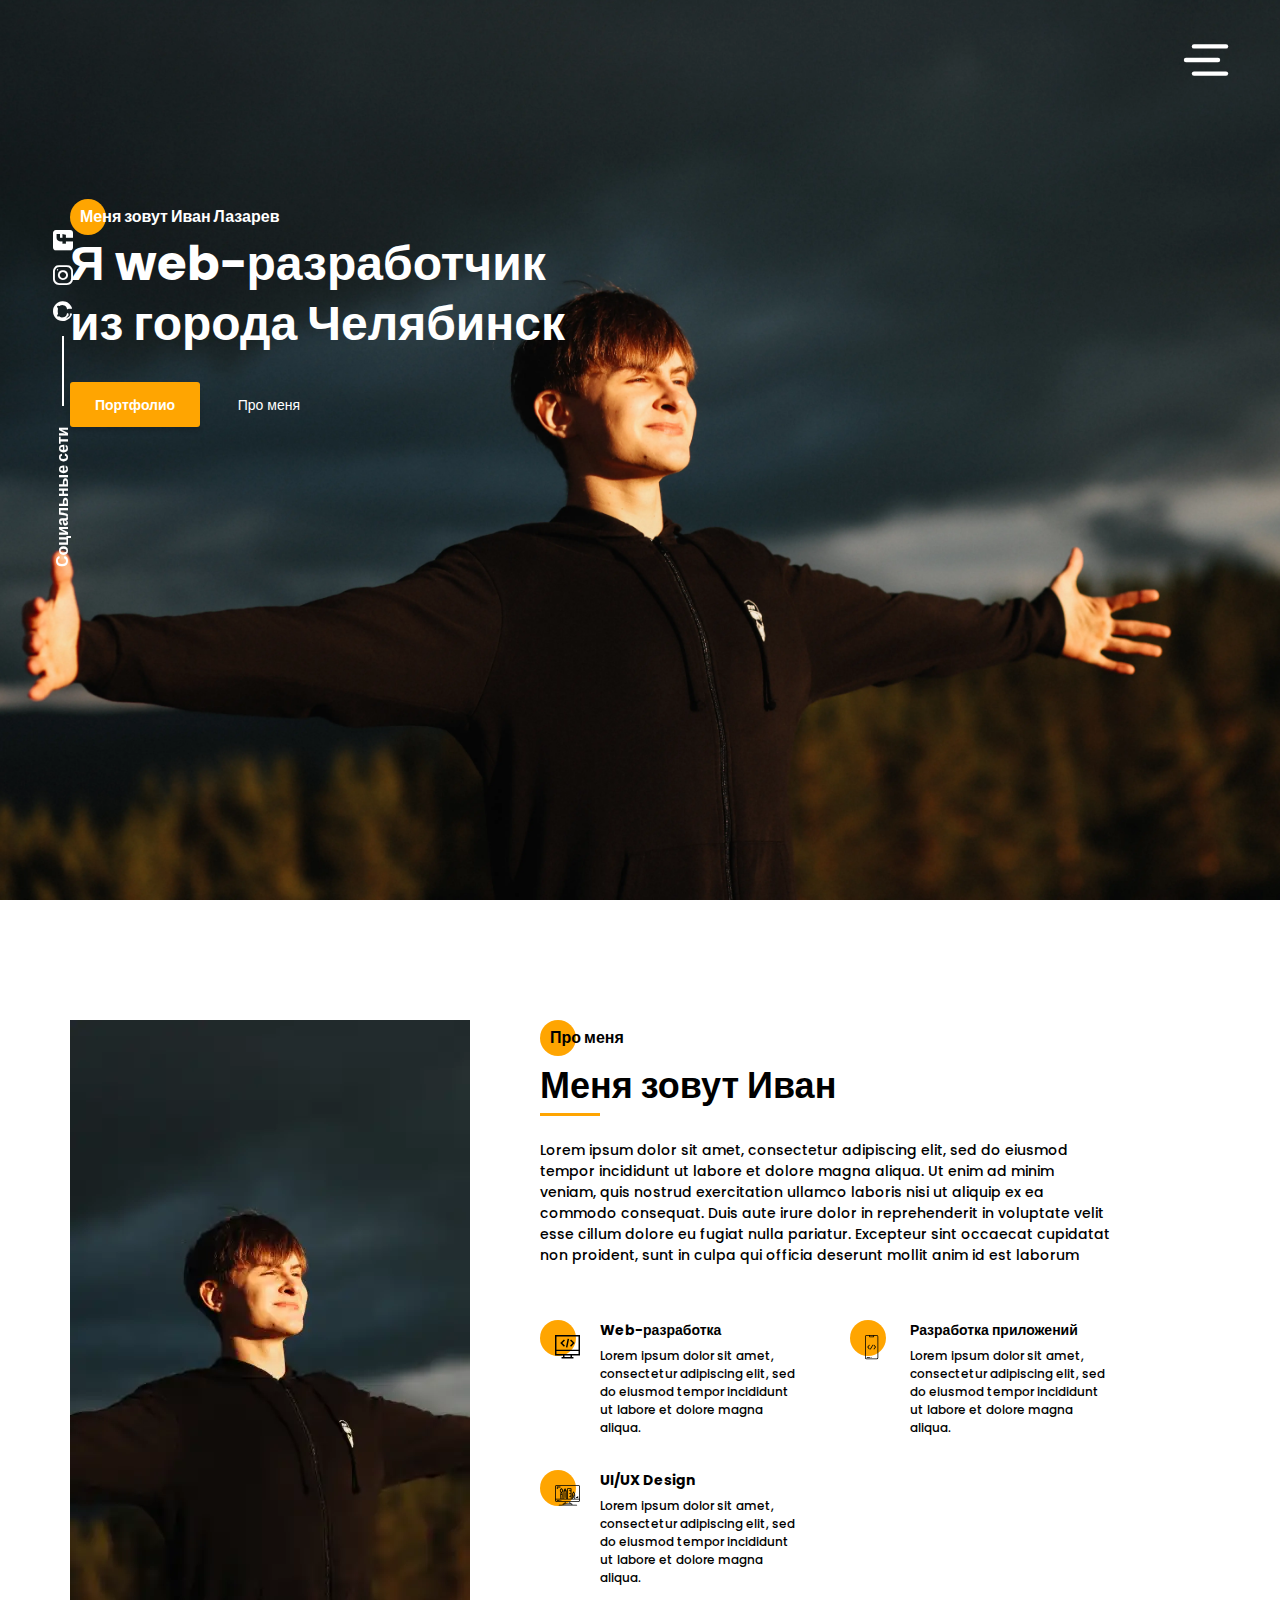
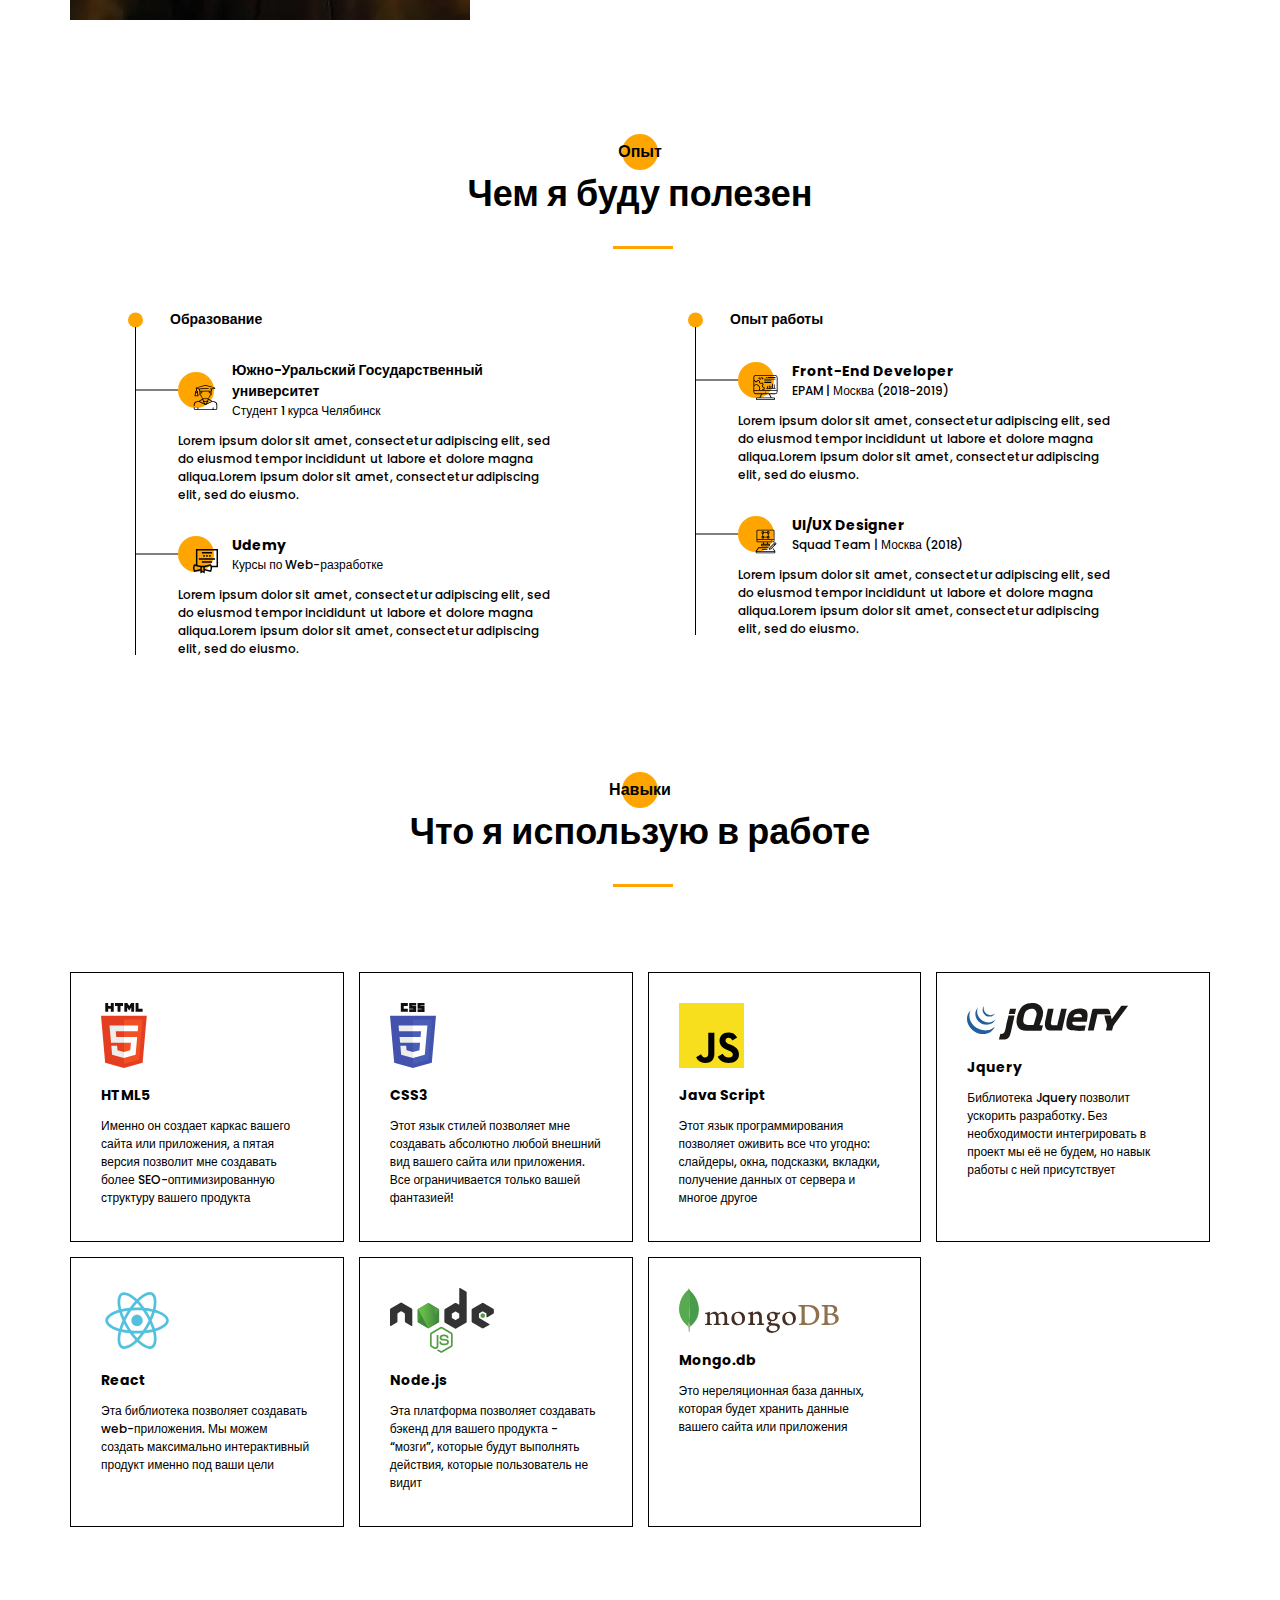
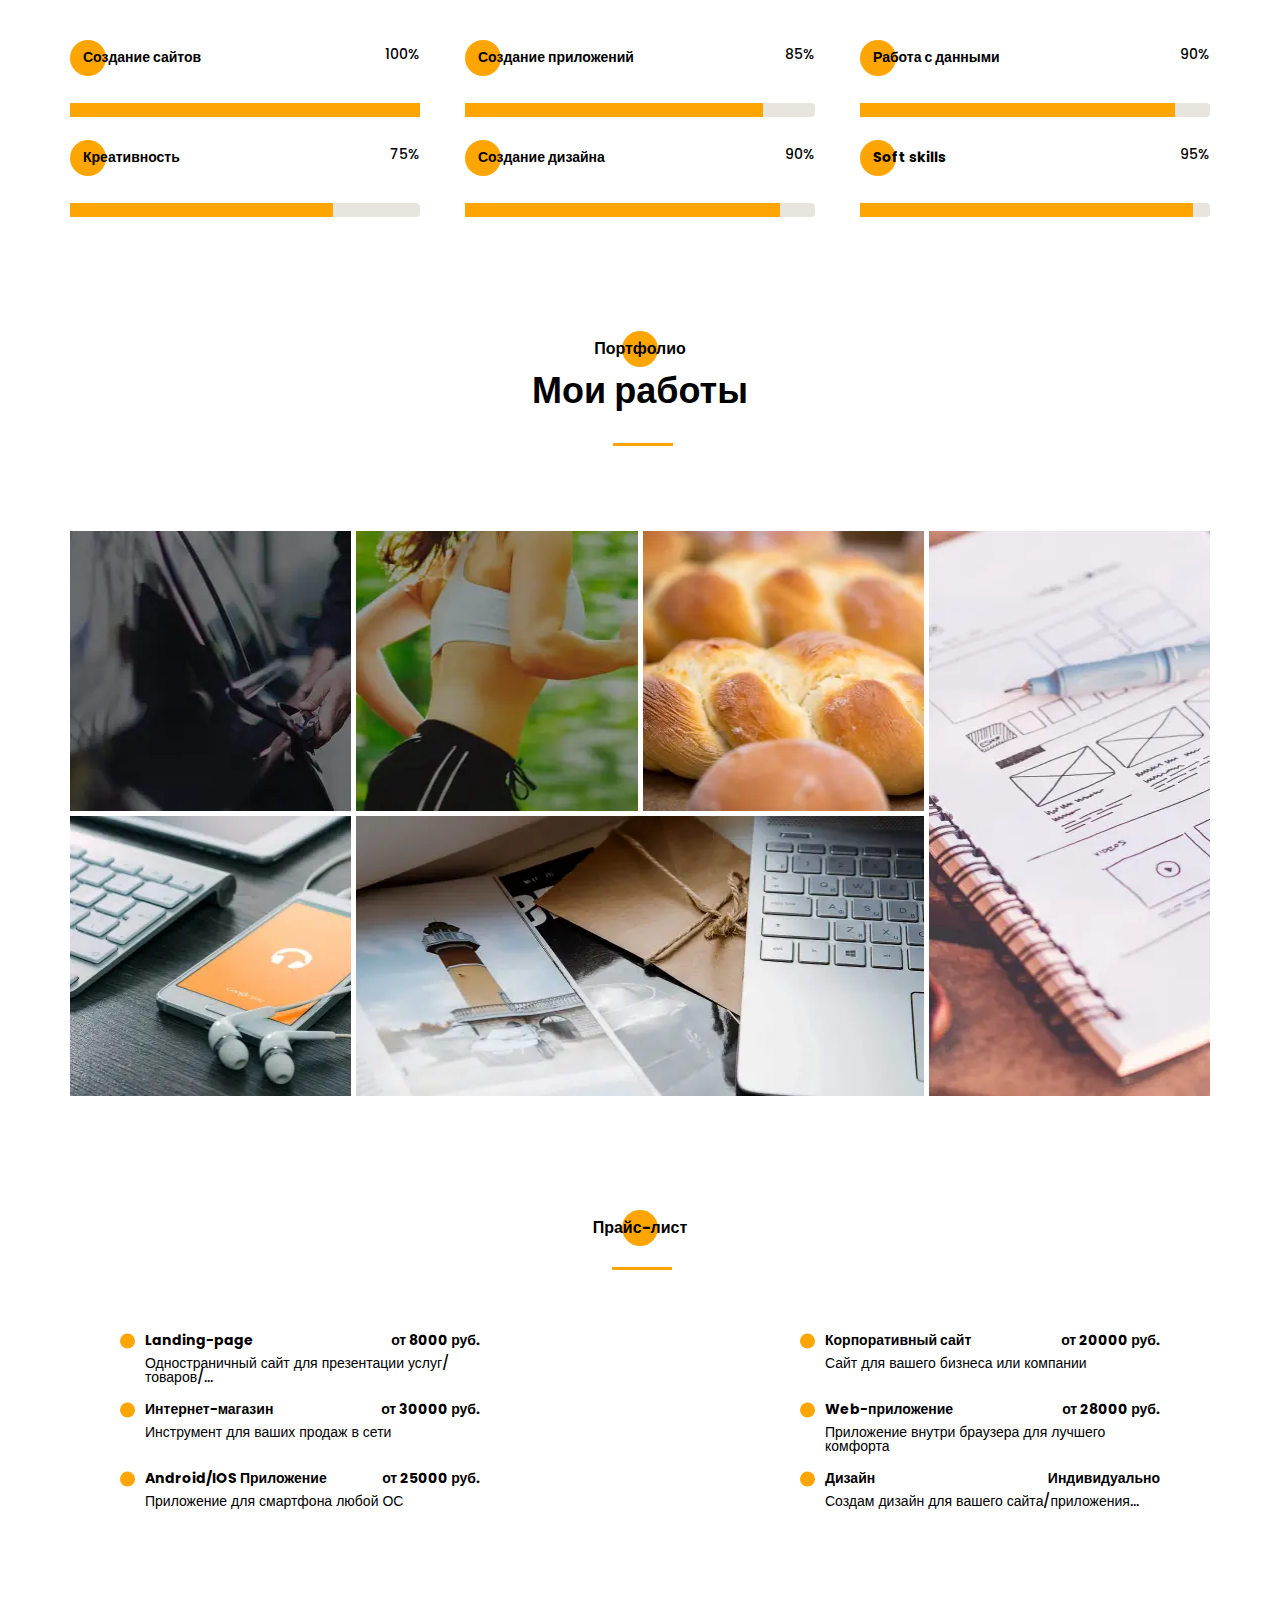
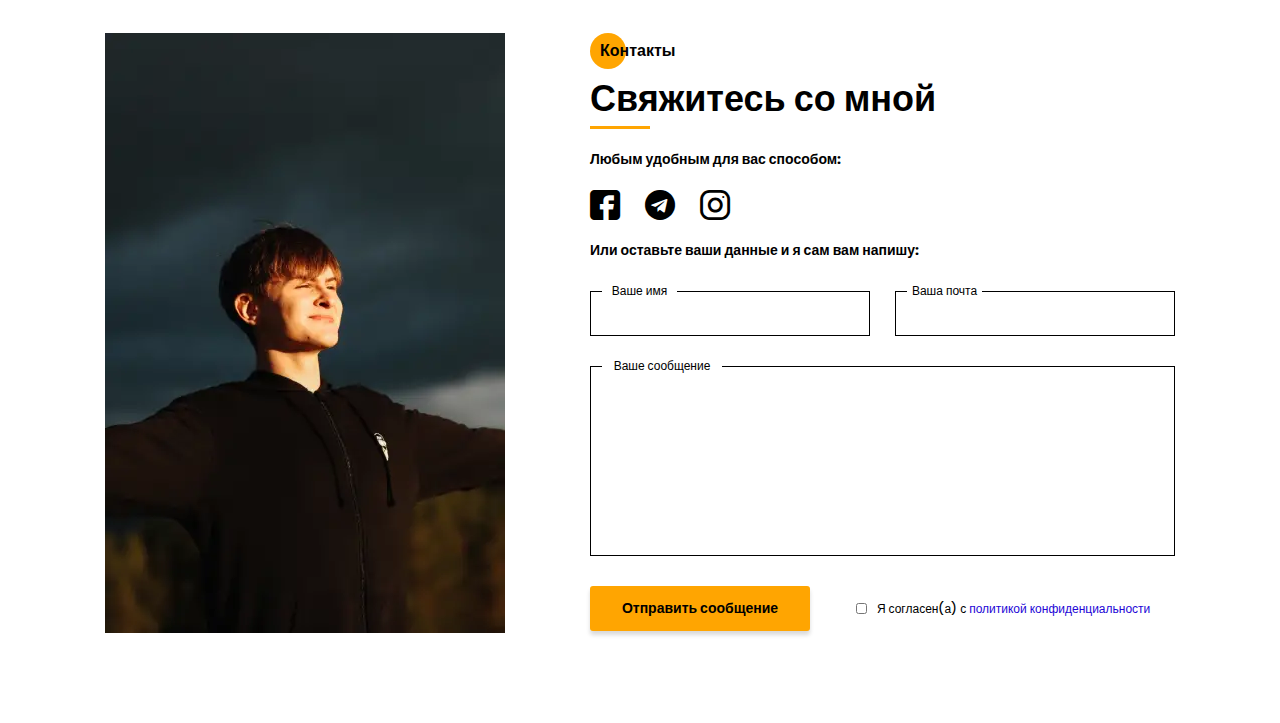
==== Portfolio_main/index.html @ 56b8a5e1 "Add contacts & privacy" ====
<!DOCTYPE html><html lang="ru">	<head>	<title>LIS-webDev</title>	<meta charset="UTF-8" />	<meta name="format-detection" content="telephone=no" />	<link rel="stylesheet" href="css/style.min.css" />	<link rel="shortcut icon" href="favicon.ico" />	<!-- <meta name="robots" content="noindex, nofollow"> -->	<!-- <meta name="viewport" content="width=device-width, initial-scale=1.0, maximum-scale=1.0, user-scalable=0"> -->	<meta name="viewport" content="width=device-width, initial-scale=1.0" /></head>	<body>		<div class="wrapper">			<header class="header">	<div class="header__content _container">	</div></header>			<main class="page">				<div class="page__wrapper">					<aside class="sidebar">						<div class="sidebar__row">							<a href="" class="sidebar__link">								<span class="icon-facebook"></span>							</a>							<a href="" class="sidebar__link">								<span class="icon-instagram"></span>							</a>							<a href="" class="sidebar__link">								<span class="icon-github"></span>							</a>							<div class="sidebar__divider"></div>							<div class="sidebar__title title title_fz16">								<span>Социальные сети</span>							</div>						</div>					</aside>					<div class="menu">						<div class="menu__wrapper">							<nav class="menu__navigation">								<ul class="menu__list">									<li class="menu__link"><a href="#">ПРО МЕНЯ</a></li>									<li class="menu__link"><a href="#">МОЙ ОПЫТ</a></li>									<li class="menu__link"><a href="#">МОИ НАВЫКИ</a></li>									<li class="menu__link"><a href="#">МОИ РАБОТЫ</a></li>									<li class="menu__link"><a href="#">ПРАЙС-ЛИСТ</a></li>									<li class="menu__link"><a href="#">КОНТАКТЫ</a></li>								</ul>							</nav>							<div class="menu__social">								<a class="menu__icon rotate90" href="#">									<span class="icon-github"></span>								</a>								<a class="menu__icon" href="#">									<span class="icon-instagram"></span>								</a>								<a class="menu__icon rotate90" href="#">									<span class="icon-facebook"></span>								</a>							</div>						</div>						<div class="menu__overlay"></div>					</div>					<div class="page__screen screen">						<section class="promo">							<svg								class="ham hamRotate ham1"								viewBox="0 0 100 100"								width="80"								onclick="this.classList.toggle('active')"							>								<path									class="line top"									d="m 30,33 h 40 c 0,0 9.044436,-0.654587 9.044436,-8.508902 0,-7.854315 -8.024349,-11.958003 -14.89975,-10.85914 -6.875401,1.098863 -13.637059,4.171617 -13.637059,16.368042 v 40"								></path>								<path class="line middle" d="m 20,50 h 40"></path>								<path									class="line bottom"									d="m 30,67 h 40 c 12.796276,0 15.357889,-11.717785 15.357889,-26.851538 0,-15.133752 -4.786586,-27.274118 -16.667516,-27.274118 -11.88093,0 -18.499247,6.994427 -18.435284,17.125656 l 0.252538,40"								></path>							</svg>							<div class="promo__bg _ibg">								<picture><source srcset="img/main_bg.webp" type="image/webp"><img src="img/main_bg.jpg" alt="bg" /></picture>							</div>							<div class="promo__content _container">								<div class="promo__name title title_fz16">									Меня зовут Иван Лазарев								</div>								<h1 class="promo__title title title_fz48">									Я web-разработчик из города Челябинск								</h1>								<div class="promo__btns">									<a href="#" class="promo__link btn">Портфолио</a>									<a href="#" class="promo__link promo__link_transparent">										Про меня									</a>								</div>							</div>						</section>					</div>					<div class="page__screen screen">						<section class="about">							<div class="about__content _container">								<div class="about__img">									<picture><source srcset="img/main_photo.webp" type="image/webp"><img src="img/main_photo.jpg" alt="photo" /></picture>								</div>								<div class="about__descr">									<h2 class="about__title title title_fz16">Про меня</h2>									<div class="about__subtitle title title_fz36">										Меня зовут Иван									</div>									<p class="about__text">										Lorem ipsum dolor sit amet, consectetur adipiscing elit, sed do										eiusmod tempor incididunt ut labore et dolore magna aliqua. Ut										enim ad minim veniam, quis nostrud exercitation ullamco laboris										nisi ut aliquip ex ea commodo consequat. Duis aute irure dolor										in reprehenderit in voluptate velit esse cillum dolore eu fugiat										nulla pariatur. Excepteur sint occaecat cupidatat non proident,										sunt in culpa qui officia deserunt mollit anim id est laborum									</p>								</div>								<div class="about__skills">									<div class="about__card card">										<div class="card__icon">											<picture><source srcset="img/icons/about_me/web_development.svg" type="image/webp"><img src="img/icons/about_me/web_development.svg" alt="web" /></picture>										</div>										<div>											<div class="card__title title">Web-разработка</div>											<div class="card__text">												Lorem ipsum dolor sit amet, consectetur adipiscing elit, sed												do eiusmod tempor incididunt ut labore et dolore magna												aliqua.											</div>										</div>									</div>									<div class="about__card card">										<div class="card__icon">											<picture><source srcset="img/icons/about_me/mobile_dev.svg" type="image/webp"><img src="img/icons/about_me/mobile_dev.svg" alt="mobile" /></picture>										</div>										<div>											<div class="card__title title">Разработка приложений</div>											<div class="card__text">												Lorem ipsum dolor sit amet, consectetur adipiscing elit, sed												do eiusmod tempor incididunt ut labore et dolore magna												aliqua.											</div>										</div>									</div>									<div class="about__card card">										<div class="card__icon">											<picture><source srcset="img/icons/about_me/design.svg" type="image/webp"><img src="img/icons/about_me/design.svg" alt="design" /></picture>										</div>										<div>											<div class="card__title title">UI/UX Design</div>											<div class="card__text">												Lorem ipsum dolor sit amet, consectetur adipiscing elit, sed												do eiusmod tempor incididunt ut labore et dolore magna												aliqua.											</div>										</div>									</div>								</div>							</div>						</section>					</div>					<div class="page__screen screen">						<section class="resume">	<div class="resume__content _container">		<h2 class="resume__title title title_fz16 title_circle-center">Опыт</h2>		<div class="resume__subtitle title title_fz36">Чем я буду полезен</div>		<div class="resume__wrapper">			<div class="resume__column">				<h3 class="title title_small-circle">Образование</h3>				<ul class="resume__list">					<li>						<div class="resume__item resume-item">							<div class="resume-item__head">								<div class="resume-item__icon">									<picture><source srcset="img/icons/experience/university.svg" type="image/webp"><img src="img/icons/experience/university.svg" alt="university" /></picture>								</div>								<div class="resume-item__text">									<h4 class="title">										Южно-Уральский Государственный университет									</h4>									<div class="resume-item__about">Студент 1 курса Челябинск</div>								</div>							</div>							<div class="resume-item__body">								Lorem ipsum dolor sit amet, consectetur adipiscing elit, sed do								eiusmod tempor incididunt ut labore et dolore magna aliqua.Lorem								ipsum dolor sit amet, consectetur adipiscing elit, sed do								eiusmo.							</div>						</div>					</li>					<li>						<div class="resume__item resume-item">							<div class="resume-item__head">								<div class="resume-item__icon">									<picture><source srcset="img/icons/experience/courses.svg" type="image/webp"><img src="img/icons/experience/courses.svg" alt="courses" /></picture>								</div>								<div class="resume-item__text">									<h4 class="title">Udemy</h4>									<div class="resume-item__about">Курсы по Web-разработке</div>								</div>							</div>							<div class="resume-item__body">								Lorem ipsum dolor sit amet, consectetur adipiscing elit, sed do								eiusmod tempor incididunt ut labore et dolore magna aliqua.Lorem								ipsum dolor sit amet, consectetur adipiscing elit, sed do								eiusmo.							</div>						</div>					</li>				</ul>			</div>			<div class="resume__column">				<h3 class="title title_small-circle">Опыт работы</h3>				<ul class="resume__list">					<li>						<div class="resume__item resume-item">							<div class="resume-item__head">								<div class="resume-item__icon">									<picture><source srcset="img/icons/experience/developer.svg" type="image/webp"><img src="img/icons/experience/developer.svg" alt="developer" /></picture>								</div>								<div class="resume-item__text">									<h4 class="title">Front-End Developer</h4>									<div class="resume-item__about">EPAM | Москва (2018-2019)</div>								</div>							</div>							<div class="resume-item__body">								Lorem ipsum dolor sit amet, consectetur adipiscing elit, sed do								eiusmod tempor incididunt ut labore et dolore magna aliqua.Lorem								ipsum dolor sit amet, consectetur adipiscing elit, sed do								eiusmo.							</div>						</div>					</li>					<li>						<div class="resume__item resume-item">							<div class="resume-item__head">								<div class="resume-item__icon">									<picture><source srcset="img/icons/experience/designer.svg" type="image/webp"><img src="img/icons/experience/designer.svg" alt="designer" /></picture>								</div>								<div class="resume-item__text">									<h4 class="title">UI/UX Designer</h4>									<div class="resume-item__about">Squad Team | Москва (2018)</div>								</div>							</div>							<div class="resume-item__body">								Lorem ipsum dolor sit amet, consectetur adipiscing elit, sed do								eiusmod tempor incididunt ut labore et dolore magna aliqua.Lorem								ipsum dolor sit amet, consectetur adipiscing elit, sed do								eiusmo.							</div>						</div>					</li>				</ul>			</div>		</div>	</div></section>					</div>					<div class="page__screen screen">						<section class="skills">	<div class="skills__content _container">		<h3 class="skills__title title title_fz16 title_circle-center">Навыки</h3>		<div class="skills__subtitle title title_fz36">			Что я использую в работе		</div>		<div class="skills__blocks">			<div class="skill-block">				<div class="skill-block__icon">					<picture><source srcset="img/icons/skills/html5.svg" type="image/webp"><img src="img/icons/skills/html5.svg" alt="html5" /></picture>				</div>				<div class="skill-block__title">HTML5</div>				<p class="skill-block__descr">					Именно он создает каркас вашего сайта или приложения, а пятая версия					позволит мне создавать более SEO-оптимизированную структуру вашего					продукта				</p>			</div>			<div class="skill-block">				<div class="skill-block__icon">					<picture><source srcset="img/icons/skills/css3.svg" type="image/webp"><img src="img/icons/skills/css3.svg" alt="css3" /></picture>				</div>				<div class="skill-block__title">CSS3</div>				<p class="skill-block__descr">					Этот язык стилей позволяет мне создавать абсолютно любой внешний вид					вашего сайта или приложения. Все ограничивается только вашей					фантазией!				</p>			</div>			<div class="skill-block">				<div class="skill-block__icon">					<picture><source srcset="img/icons/skills/js.svg" type="image/webp"><img src="img/icons/skills/js.svg" alt="js" /></picture>				</div>				<div class="skill-block__title">Java Script</div>				<p class="skill-block__descr">					Этот язык программирования позволяет оживить все что угодно: слайдеры,					окна, подсказки, вкладки, получение данных от сервера и многое другое				</p>			</div>			<div class="skill-block">				<div class="skill-block__icon">					<picture><source srcset="img/icons/skills/jquery.svg" type="image/webp"><img src="img/icons/skills/jquery.svg" alt="jquery" /></picture>				</div>				<div class="skill-block__title">Jquery</div>				<p class="skill-block__descr">					Библиотека Jquery позволит ускорить разработку. Без необходимости					интегрировать в проект мы её не будем, но навык работы с ней					присутствует				</p>			</div>			<div class="skill-block">				<div class="skill-block__icon">					<picture><source srcset="img/icons/skills/react.svg" type="image/webp"><img src="img/icons/skills/react.svg" alt="react" /></picture>				</div>				<div class="skill-block__title">React</div>				<p class="skill-block__descr">					Эта библиотека позволяет создавать web-приложения. Мы можем создать					максимально интерактивный продукт именно под ваши цели				</p>			</div>			<div class="skill-block">				<div class="skill-block__icon">					<picture><source srcset="img/icons/skills/node.js.svg" type="image/webp"><img src="img/icons/skills/node.js.svg" alt="node" /></picture>				</div>				<div class="skill-block__title">Node.js</div>				<p class="skill-block__descr">					Эта платформа позволяет создавать бэкенд для вашего продукта -					“мозги”, которые будут выполнять действия, которые пользователь не					видит				</p>			</div>			<div class="skill-block">				<div class="skill-block__icon">					<picture><source srcset="img/icons/skills/mongo.db.svg" type="image/webp"><img src="img/icons/skills/mongo.db.svg" alt="mongo" /></picture>				</div>				<div class="skill-block__title">Mongo.db</div>				<p class="skill-block__descr">					Это нереляционная база данных, которая будет хранить данные вашего					сайта или приложения				</p>			</div>		</div>		<div class="skills__progress">            <div class="progress-block">                <div class="progress-block__title title">                    Создание сайтов                </div>                <div class="progress-block__count">                    100%                </div>                <div class="progress-block__progress-bar">                    <span></span>                </div>            </div>            <div class="progress-block">                <div class="progress-block__title title">                    Создание приложений                </div>                <div class="progress-block__count">                    85%                </div>                <div class="progress-block__progress-bar">                    <span></span>                </div>            </div>            <div class="progress-block">                <div class="progress-block__title title">                    Работа с данными                </div>                <div class="progress-block__count">90%</div>                <div class="progress-block__progress-bar">                    <span></span>                </div>            </div>            <div class="progress-block">                <div class="progress-block__title title">                    Креативность                </div>                <div class="progress-block__count">75%</div>                <div class="progress-block__progress-bar">                    <span></span>                </div>            </div>            <div class="progress-block">                <div class="progress-block__title title">                    Создание дизайна                </div>                <div class="progress-block__count">90%</div>                <div class="progress-block__progress-bar">                    <span></span>                </div>            </div>            <div class="progress-block">                <div class="progress-block__title title">                    Soft skills                </div>                <div class="progress-block__count">95%</div>                <div class="progress-block__progress-bar">                    <span></span>                </div>            </div>        </div>	</div></section>					</div class="page__screen screen">					<div class="page__screen screen">						<section class="portfolio">    <div class="portfolio__content _container">        <h3 class="portfolio__title title title_fz16 title_circle-center">Портфолио</h3>        <div class="portfolio__subtitle title title_fz36">Мои работы</div>        <div class="portfolio__wrapper">            <div class="portfolio__item">                <a href="#" class="portfolio__link">                    <picture><source srcset="img/works/uber.webp" type="image/webp"><img src="img/works/uber.jpg" alt="uber"></picture>                </a>            </div>            <div class="portfolio__item">                <a href="#" class="portfolio__link">                    <picture><source srcset="img/works/pulse.webp" type="image/webp"><img src="img/works/pulse.jpg" alt="pulse"></picture>                </a>            </div>            <div class="portfolio__item">                <a href="#" class="portfolio__link">                    <picture><source srcset="img/works/bread.webp" type="image/webp"><img src="img/works/bread.jpg" alt="bread"></picture>                </a>            </div>            <div class="portfolio__item vertical">                <a href="#" class="portfolio__link">                    <picture><source srcset="img/works/plans.webp" type="image/webp"><img src="img/works/plans.jpg" alt="plans"></picture>                </a>            </div>            <div class="portfolio__item">                <a href="#" class="portfolio__link">                    <picture><source srcset="img/works/ipad.webp" type="image/webp"><img src="img/works/ipad.jpg" alt="ipad"></picture>                </a>            </div>            <div class="portfolio__item horizontal">                <a href="#" class="portfolio__link">                    <picture><source srcset="img/works/mac.webp" type="image/webp"><img src="img/works/mac.jpg" alt="mac"></picture>                </a>            </div>        </div>    </div></section>					</div class="page__screen screen">					<div class="page__screen screen">						<section class="price">    <div class="price__content _container">        <h2 class="price__title title title_fz16 title_circle-center">Прайс-лист</h2>        <ul class="price__list">            <li class="price__item price-block">                <div class="price-block__name title">                    Landing-page                </div>                <div class="price-block__cost">                    от 8000 руб.                </div>                <div class="price-block__descr">                    Одностраничный сайт для презентации услуг/товаров/...                </div>            </li>            <li class="price__item price-block">                <div class="price-block__name title">                    Корпоративный сайт                </div>                <div class="price-block__cost">                    от 20000 руб.                </div>                <div class="price-block__descr">                    Сайт для вашего бизнеса или компании                </div>            </li>            <li class="price__item price-block">                <div class="price-block__name title">                    Интернет-магазин                </div>                <div class="price-block__cost">                    от 30000 руб.                </div>                <div class="price-block__descr">                    Инструмент для ваших продаж в сети                </div>            </li>            <li class="price__item price-block">                <div class="price-block__name title">                    Web-приложение                </div>                <div class="price-block__cost">                    от 28000 руб.                </div>                <div class="price-block__descr">                    Приложение внутри браузера для лучшего комфорта                </div>            </li>            <li class="price__item price-block">                <div class="price-block__name title">                    Android/IOS Приложение                </div>                <div class="price-block__cost">                    от 25000 руб.                </div>                <div class="price-block__descr">                    Приложение для смартфона любой ОС                </div>            </li>            <li class="price__item price-block">                <div class="price-block__name title">                    Дизайн                </div>                <div class="price-block__cost">                    Индивидуально                </div>                <div class="price-block__descr">                    Создам дизайн для вашего сайта/приложения...                </div>            </li>        </ul>    </div></section>					</div class="page__screen screen">					<div class="page__screen screen">						<section class="contacts">	<div class="contacts__content _container">		<div class="contacts__photo">			<picture><source srcset="img/main_photo.webp" type="image/webp"><img src="img/main_photo.jpg" alt="main_photo" /></picture>		</div>		<div class="contacts__descr">			<h2 class="contacts__title title title_fz16">Контакты</h2>			<div class="contacts__subtitle title title_fz36">Свяжитесь со мной</div>			<div class="contacts__text">Любым удобным для вас способом:</div>			<div class="contacts__social-links">				<div class="contacts__social-link">					<a href="#" class="rotate90">						<span class="icon-facebook"></span>					</a>				</div>				<div class="contacts__social-link">					<a href="#">						<span class="icon-telegram"></span>					</a>				</div>				<div class="contacts__social-link">					<a href="#" class="rotate90">						<span class="icon-instagram"></span>					</a>				</div>			</div>			<div class="contacts__text">				Или оставьте ваши данные и я сам вам напишу:			</div>			<form action="#" class="contacts__form form">				<div class="form__input">					<input required name="name" id="name" type="text" />					<label for="name">Ваше имя</label>				</div>				<div class="form__input">					<input required name="email" id="email" type="text" />					<label for="email">Ваша почта</label>				</div>				<div class="form__textarea">					<textarea name="message" id="message"></textarea>					<label for="message">Ваше сообщение</label>				</div>                <div class="form__triggers">                    <button class="form__button btn" type="submit">                        Отправить сообщение                    </button>                    <div class="form__privacy">                        <input required type="checkbox" name="privacy" id="privacy">                        <span>Я согласен(а) с <a href="/privacy.html">политикой конфиденциальности</a></span>                    </div>                </div>			</form>		</div>	</div></section>					</div class="page__screen screen">				</div>			</main>		</div>		<div class="popup">	<div class="popup__content">		<div class="popup__body">			<div class="popup__close"></div>		</div>	</div></div><div class="popup popup_video">	<div class="popup__content">		<div class="popup__body">			<div class="popup__close popup__close_video"></div>			<div class="popup__video _video"></div>		</div>	</div></div> <!-- <script src="https://code.jquery.com/jquery-3.3.1.min.js"></script> --><script src="js/vendors.min.js"></script><script src="js/app.min.js"></script>	</body></html>
---- Portfolio_main/css/style.min.css ----
@charset "UTF-8";@font-face{font-family:Poppins;font-display:swap;src:url(../fonts/Poppins-Bold.woff) format("woff"),url(../fonts/Poppins-Bold.woff2) format("woff2");font-weight:700;font-style:normal}@font-face{font-family:Poppins;font-display:swap;src:url(../fonts/Poppins-Medium.woff) format("woff"),url(../fonts/Poppins-Medium.woff2) format("woff2");font-weight:500;font-style:normal}@font-face{font-family:icomoon;src:url(../fonts/icomoon.woff?rgiyg4) format("woff"),url(../fonts/icomoon.woff2?rgiyg4) format("woff2");font-weight:400;font-style:normal;font-display:block}[class*=" icon-"],[class^=icon-]{font-family:icomoon!important;speak:never;font-style:normal;font-weight:400;font-variant:normal;text-transform:none;line-height:1;-webkit-font-smoothing:antialiased;-moz-osx-font-smoothing:grayscale}.icon-close:before{content:"\e901";color:#fff}.icon-p-left:before{content:"\e902";color:#fff}.icon-p-right:before{content:"\e903";color:#fff}.icon-facebook:before{content:"\e904"}.icon-github:before{content:"\e905"}.icon-instagram:before{content:"\e906"}.icon-telegram:before{content:"\e907"}.icon-css3 .path1:before{content:"\e908";color:#4353ad}.icon-css3 .path2:before{content:"\e909";margin-left:-.7080078125em;color:#485fb5}.icon-css3 .path3:before{content:"\e90a";margin-left:-.7080078125em;color:#ededed}.icon-css3 .path4:before{content:"\e90b";margin-left:-.7080078125em;color:#100f0d}.icon-css3 .path5:before{content:"\e90c";margin-left:-.7080078125em;color:#fff}.icon-html5 .path1:before{content:"\e90d";color:#e53d20}.icon-html5 .path2:before{content:"\e90e";margin-left:-.7080078125em;color:#f15123}.icon-html5 .path3:before{content:"\e90f";margin-left:-.7080078125em;color:#ededed}.icon-html5 .path4:before{content:"\e910";margin-left:-.7080078125em;color:#ededed}.icon-html5 .path5:before{content:"\e911";margin-left:-.7080078125em;color:#100f0d}.icon-html5 .path6:before{content:"\e912";margin-left:-.7080078125em;color:#100f0d}.icon-html5 .path7:before{content:"\e913";margin-left:-.7080078125em;color:#100f0d}.icon-html5 .path8:before{content:"\e914";margin-left:-.7080078125em;color:#100f0d}.icon-html5 .path9:before{content:"\e915";margin-left:-.7080078125em;color:#fff}.icon-html5 .path10:before{content:"\e916";margin-left:-.7080078125em;color:#fff}.icon-jquery .path1:before{content:"\e917";color:#1a1918}.icon-jquery .path2:before{content:"\e918";margin-left:-4.3779296875em;color:#1a1918}.icon-jquery .path3:before{content:"\e919";margin-left:-4.3779296875em;color:#1a1918}.icon-jquery .path4:before{content:"\e91a";margin-left:-4.3779296875em;color:#1a1918}.icon-jquery .path5:before{content:"\e91b";margin-left:-4.3779296875em;color:#1a1918}.icon-jquery .path6:before{content:"\e91c";margin-left:-4.3779296875em;color:#1a1918}.icon-jquery .path7:before{content:"\e91d";margin-left:-4.3779296875em;color:#1a1918}.icon-jquery .path8:before{content:"\e91e";margin-left:-4.3779296875em;color:#21609b}.icon-jquery .path9:before{content:"\e91f";margin-left:-4.3779296875em;color:#21609b}.icon-jquery .path10:before{content:"\e920";margin-left:-4.3779296875em;color:#21609b}.icon-js .path1:before{content:"\e921";color:#f7df1e}.icon-js .path2:before{content:"\e922";margin-left:-1em;color:#000}.icon-js .path3:before{content:"\e923";margin-left:-1em;color:#000}.icon-mongodb .path1:before{content:"\e924";color:#8e714e}.icon-mongodb .path2:before{content:"\e925";margin-left:-3.5556640625em;color:#442d22}.icon-mongodb .path3:before{content:"\e926";margin-left:-3.5556640625em;color:#fff}.icon-mongodb .path4:before{content:"\e927";margin-left:-3.5556640625em;color:#a6a385}.icon-mongodb .path5:before{content:"\e928";margin-left:-3.5556640625em;color:#fff}.icon-mongodb .path6:before{content:"\e929";margin-left:-3.5556640625em;color:#499d4a}.icon-mongodb .path7:before{content:"\e92a";margin-left:-3.5556640625em;color:#fff}.icon-mongodb .path8:before{content:"\e92b";margin-left:-3.5556640625em;color:#58aa50}.icon-nodejs .path1:before{content:"\e92c";color:#539e43}.icon-nodejs .path2:before{content:"\e92d";margin-left:-1.599609375em;color:#333}.icon-nodejs .path3:before{content:"\e92e";margin-left:-1.599609375em;color:#333}.icon-nodejs .path4:before{content:"\e92f";margin-left:-1.599609375em;color:#333}.icon-nodejs .path5:before{content:"\e930";margin-left:-1.599609375em;color:#539e43}.icon-nodejs .path6:before{content:"\e931";margin-left:-1.599609375em;color:#000}.icon-nodejs .path7:before{content:"\e932";margin-left:-1.599609375em;color:#000}.icon-nodejs .path8:before{content:"\e933";margin-left:-1.599609375em;color:#000}.icon-nodejs .path9:before{content:"\e934";margin-left:-1.599609375em;color:#000}.icon-nodejs .path10:before{content:"\e935";margin-left:-1.599609375em;color:#000}.icon-react .path1:before{content:"\e936";color:#fff}.icon-react .path2:before{content:"\e937";margin-left:-1.107421875em;color:#53c1de}.icon-react .path3:before{content:"\e938";margin-left:-1.107421875em;color:#fff}.icon-react .path4:before{content:"\e939";margin-left:-1.107421875em;color:#53c1de}.icon-courses:before{content:"\e93a"}.icon-designer:before{content:"\e93b"}.icon-developer:before{content:"\e93c"}.icon-university:before{content:"\e93d"}.icon-design:before{content:"\e93e"}.icon-mobile_dev:before{content:"\e93f"}.icon-web_development:before{content:"\e940"}*{padding:0;margin:0;border:0}*,:after,:before{-webkit-box-sizing:border-box;box-sizing:border-box}:active,:focus{outline:0}a:active,a:focus{outline:0}aside,footer,header,nav,section{display:block}body,html{height:100%;min-width:320px}body{line-height:1;font-family:Poppins,sans-serif;-ms-text-size-adjust:100%;-moz-text-size-adjust:100%;-webkit-text-size-adjust:100%}button,input,textarea{font-family:Poppins,sans-serif}input::-ms-clear{display:none}button{cursor:pointer}button::-moz-focus-inner{padding:0;border:0}a,a:visited{text-decoration:none}a:hover{text-decoration:none}ul li{list-style:none}img{vertical-align:top}h1,h2,h3,h4,h5,h6{font-weight:inherit;font-size:inherit}body{color:#000;font-size:14px}body._lock{overflow:hidden}.wrapper{width:100%;min-height:100%;overflow:hidden;display:-webkit-box;display:-ms-flexbox;display:flex;-webkit-box-orient:vertical;-webkit-box-direction:normal;-ms-flex-direction:column;flex-direction:column}._container{max-width:1140px;margin:0 auto}.form{display:grid;grid-template:45px 190px 45px/repeat(2,280px);-webkit-column-gap:25px;-moz-column-gap:25px;column-gap:25px;row-gap:30px}.form label{display:block;position:absolute;width:75px;top:0;-webkit-transform:translateY(-50%);-ms-transform:translateY(-50%);transform:translateY(-50%);left:12px;background-color:#fff;text-align:center;font-weight:500;font-size:12px;line-height:18px}.form__input{position:relative}.form__input input{width:280px;height:100%;border:1px solid #000;font-weight:500;font-size:12px;line-height:18px;padding:0 20px 0 20px}.form__textarea{position:relative;grid-column:1/3}.form__textarea textarea{resize:none;width:100%;height:100%;border:1px solid #000;padding:20px 20px 0 20px;font-weight:500;font-size:12px;line-height:18px}.form__textarea label{width:120px}.form__triggers{grid-column:1/3;display:grid;grid-template-columns:repeat(2,auto);-webkit-column-gap:35px;-moz-column-gap:35px;column-gap:35px}.form__button{font-size:14px;max-width:220px}.form__privacy{position:relative;font-weight:500;font-size:12px;line-height:18px;-ms-flex-item-align:center;align-self:center;padding:0 0 0 21px}.form__privacy input{display:block;position:absolute;width:11px;height:11px;border:1px solid #000;top:3px;left:0}.form__privacy a{color:#2306d6}.btn{height:45px;font-weight:700;background-color:#ffa501;display:-webkit-inline-box;display:-ms-inline-flexbox;display:inline-flex;-webkit-box-pack:center;-ms-flex-pack:center;justify-content:center;-webkit-box-align:center;-ms-flex-align:center;align-items:center;padding:12px 25px;-webkit-box-shadow:0 4px 4px rgba(0,0,0,.15);box-shadow:0 4px 4px rgba(0,0,0,.15);border-radius:3px}.btn._fw{width:100%}.select{position:relative}.select__item{position:relative}.select__title{color:#000;border:1px solid #d9d9d9;background-color:#fff;cursor:pointer;border-radius:4px}.select__value{display:-webkit-box;display:-ms-flexbox;display:flex;font-size:14px;height:30px;padding:0 15px;-webkit-box-align:center;-ms-flex-align:center;align-items:center;-webkit-box-pack:justify;-ms-flex-pack:justify;justify-content:space-between;-webkit-box-orient:horizontal;-webkit-box-direction:reverse;-ms-flex-direction:row-reverse;flex-direction:row-reverse}.select__value span{height:1em;overflow:hidden;display:-webkit-box;-webkit-line-clamp:1;-webkit-box-orient:vertical}.select__value:before{content:"";display:inline-block;-webkit-transition:all .3s ease 0s;-o-transition:all .3s ease 0s;transition:all .3s ease 0s;width:11px;height:7px;background:url(../img/icons/select.svg) center/100% no-repeat}.select__input{width:100%;background-color:transparent;height:100%}.select__options{color:#000;display:none;position:absolute;top:29px;border-radius:0 0 4px 4px;min-width:100%;left:0;background-color:#fff;border-top:0;border:1px solid #d9d9d9;border-top:0;font-size:14px;padding:10px 0 5px 0}.select__option{cursor:pointer;padding:5px 15px;margin:0}.select._active{z-index:5}.select._active .select__value:before{-webkit-transform:rotate(-180deg);-ms-transform:rotate(-180deg);transform:rotate(-180deg)}.select._active .select__options{display:block}input[type=email],input[type=tel],input[type=text],textarea{-webkit-appearance:none;-moz-appearance:none;appearance:none}.input{border-radius:0!important;width:100%;display:block;padding:0 20px}textarea.input{resize:none;padding:0 0}.checkbox{position:relative}.checkbox__input{position:absolute;width:0;height:0;opacity:0;visibility:hidden}.checkbox__input:checked+.checkbox__text:before{background:#fff url(../img/icons/check.svg) center no-repeat}.checkbox__text{display:-webkit-inline-box;display:-ms-inline-flexbox;display:inline-flex;-webkit-box-align:center;-ms-flex-align:center;align-items:center;position:relative;font-size:16px;color:#fff;letter-spacing:-.3px;line-height:calc(20 / 16);cursor:pointer}.checkbox__text:before{content:"";-ms-flex-item-align:start;align-self:flex-start;margin:0 14px 0 0;-webkit-box-flex:0;-ms-flex:0 0 20px;flex:0 0 20px;left:0;top:0;width:20px;height:18px;background:#fff;border:1px solid #a7a9ac}.checkbox a{color:#fff;text-decoration:underline}.checkbox._error .checkbox__text:before{border:1px solid #ee1212}.options{display:-webkit-box;display:-ms-flexbox;display:flex;-webkit-box-orient:vertical;-webkit-box-direction:normal;-ms-flex-direction:column;flex-direction:column;-webkit-box-align:start;-ms-flex-align:start;align-items:flex-start}.options__item{position:relative;cursor:pointer}.options__input{position:absolute;width:0;height:0;opacity:0;left:0;top:0;visibility:hidden}.options__input:checked+.options__text:after{-webkit-transform:scale(1);-ms-transform:scale(1);transform:scale(1)}.options__text{display:-webkit-inline-box;display:-ms-inline-flexbox;display:inline-flex;-webkit-box-align:center;-ms-flex-align:center;align-items:center;position:relative;font-size:16px;color:#fff;letter-spacing:-.3px;line-height:calc(20 / 16)}.options__text:before{content:"";-ms-flex-item-align:start;align-self:flex-start;margin:0 14px 0 0;-webkit-box-flex:0;-ms-flex:0 0 20px;flex:0 0 20px;left:0;top:0;border-radius:50%;width:20px;height:18px;background:#fff;border:1px solid #a7a9ac}.options__text:after{content:"";-webkit-transition:all .3s ease 0s;-o-transition:all .3s ease 0s;transition:all .3s ease 0s;-webkit-transform:scale(0);-ms-transform:scale(0);transform:scale(0);width:10px;height:10px;border-radius:50%;background-color:#77243a;position:absolute;left:5px;top:4px}.rating-block{display:table;font-size:0}.rating{display:inline-block;position:relative;vertical-align:middle}.rating.edit .star{cursor:pointer}.rating .star{width:17px;height:14px;display:inline-block;position:relative;z-index:3}.rating__line{position:absolute;width:85px;height:14px;top:0;left:0;background:url(../img/icons/bg_rating.svg) 0 0 no-repeat;z-index:1;background-size:85px 100%}.rating__activeline{position:absolute;width:0;height:14px;top:0;left:0;background:url(../img/icons/bg_rating_active.svg) 0 0 no-repeat;z-index:2;background-size:85px 100%}.rating__value{display:inline-block;color:#1b3139;font-size:14px;line-height:13px;vertical-align:middle}.quantity{width:88px;height:40px;display:-webkit-box;display:-ms-flexbox;display:flex;border:1px solid rgba(166,166,166,.45)}.quantity__button{-webkit-box-flex:0;-ms-flex:0 0 30px;flex:0 0 30px;position:relative;cursor:pointer}.quantity__button::after,.quantity__button::before{content:"";position:absolute;top:50%;left:50%;-webkit-transition:all .3s ease 0s;-o-transition:all .3s ease 0s;transition:all .3s ease 0s;margin:0 0 0 -4.5px;background-color:#a6a6a6;width:9px;height:1px}.quantity__button_plus::before{-webkit-transform:rotate(-90deg);-ms-transform:rotate(-90deg);transform:rotate(-90deg)}.quantity__input{-webkit-box-flex:1;-ms-flex:1 1 auto;flex:1 1 auto}.quantity__input input{height:100%;color:#a6a6a6;font-size:12px;width:100%;text-align:center}.rotate90{-webkit-transform:rotate(90deg);-ms-transform:rotate(90deg);transform:rotate(90deg)}.vertical{grid-row:1/3;grid-column:4/5}.horizontal{grid-row:2/3;grid-column:2/4}.title{font-weight:700;line-height:21px}.title_fz48{font-size:48px;line-height:60px}.title_fz16{font-size:16px;line-height:24px}.title_fz36{font-size:36px;line-height:60px}.title_fz30{font-size:30px;line-height:48px}.title_small-circle{position:relative}.title_small-circle::before{content:"";position:absolute;width:15px;height:15px;top:50%;-webkit-transform:translateY(-50%);-ms-transform:translateY(-50%);transform:translateY(-50%);left:-7px;background-color:#ffa501;border-radius:50%}.title_circle-center{position:relative;text-align:center}.title_circle-center::before{content:"";position:absolute;width:36px;height:36px;top:0;left:0;border-radius:50%;background-color:#ffa501;z-index:-1}.title_circle-center::before{top:50%;left:50%;-webkit-transform:translateY(-50%) translateX(-50%);-ms-transform:translateY(-50%) translateX(-50%);transform:translateY(-50%) translateX(-50%)}.ham{position:absolute;right:30px;top:20px;cursor:pointer;-webkit-tap-highlight-color:transparent;-webkit-transition:-webkit-transform .4s;transition:-webkit-transform .4s;-o-transition:transform .4s;transition:transform .4s;transition:transform .4s,-webkit-transform .4s;-moz-user-select:none;-webkit-user-select:none;-ms-user-select:none;user-select:none;z-index:1}.hamRotate.active{-webkit-transform:rotate(45deg);-ms-transform:rotate(45deg);transform:rotate(45deg)}.line{fill:none;-webkit-transition:stroke-dasharray .4s,stroke-dashoffset .4s;-o-transition:stroke-dasharray .4s,stroke-dashoffset .4s;transition:stroke-dasharray .4s,stroke-dashoffset .4s;stroke:#fff;stroke-width:5.5;stroke-linecap:round}.ham1 .top{stroke-dasharray:40 139}.ham1 .bottom{stroke-dasharray:40 180}.ham1.active .middle{-webkit-transform:translateX(10%);-ms-transform:translateX(10%);transform:translateX(10%)}.ham1 .middle{-webkit-transition:.6s;-o-transition:.6s;transition:.6s}.ham1.active .top{stroke-dashoffset:-98px}.ham1.active .bottom{stroke-dashoffset:-138px}.row:after{display:block;content:"";clear:both}.rub:after{content:"₽"}ol.counter{list-style-type:none;counter-reset:item}ol.counter li{position:relative;padding:0 0 0 45px}ol.counter li:before{counter-increment:item;content:counter(item);position:absolute;left:0;top:0;color:#818181;font-size:14px;font-weight:700;text-align:center;line-height:26px;border-radius:50%;width:28px;height:28px;border:1px solid #4274bb}.ellipsis{display:block;overflow:hidden;width:100%;white-space:nowrap;-o-text-overflow:ellipsis;text-overflow:ellipsis}.es{overflow:hidden;white-space:nowrap;-o-text-overflow:ellipsis;text-overflow:ellipsis}.table{display:table;font-size:0;width:100%}.trow{display:table-row}.cell{display:table-cell}.cell.full{width:100%}._ibg{position:relative}._ibg img{position:absolute;width:100%;height:100%;top:0;left:0;-o-object-fit:cover;object-fit:cover}body.ie ._ibg{background-position:center;background-size:cover;background-repeat:no-repeat}body.ie ._ibg img{width:0;height:0;opacity:0;visibility:hidden}.video{position:relative;overflow:hidden;height:0;padding-bottom:56.25%}.video embed,.video iframe,.video object,.video video{position:absolute;top:0;left:0;width:100%;height:100%}.videobg embed,.videobg iframe,.videobg object,.videobg video{position:fixed;top:50%;left:50%;min-width:100%;min-height:100%;width:auto;height:auto;z-index:-100;-webkit-transform:translateX(-50%) translateY(-50%);-ms-transform:translateX(-50%) translateY(-50%);transform:translateX(-50%) translateY(-50%);background-size:cover}.moretext{overflow:hidden}.moretext__more{cursor:pointer}.moretext__more span{font-style:normal}.moretext__more span:first-child{display:block}.moretext__more span:last-child{display:none}.moretext__more.active span{font-style:normal}.moretext__more.active span:first-child{display:none}.moretext__more.active span:last-child{display:block}#map{background:url(../img/icons/loading.gif) center/50px no-repeat}._swiper{overflow:hidden}._swiper .swiper-wrapper{width:100%;height:100%;-webkit-box-sizing:content-box;box-sizing:content-box;display:-webkit-box;display:-ms-flexbox;display:flex;position:relative}._swiper.swiper-container-vertical .swiper-wrapper{-webkit-box-orient:vertical;-webkit-box-direction:normal;-ms-flex-direction:column;flex-direction:column}._swiper.swiper-container-autoheight .swiper-wrapper{-webkit-box-align:start;-ms-flex-align:start;align-items:flex-start}.swiper-container-initialized .swiper-slide{-ms-flex-negative:0;flex-shrink:0}.swiper-container-android .swiper-slide,.swiper-container-android .swiper-wrapper{-webkit-transform:translate3d(0,0,0);transform:translate3d(0,0,0)}.swiper-button-lock{display:none!important}.slick-slider{position:relative}.slick-slider .slick-list,.slick-slider .slick-track{-webkit-transform:translate3d(0,0,0);-ms-transform:translate3d(0,0,0);transform:translate3d(0,0,0)}.slick-slider .slick-list{position:relative;overflow:hidden;width:100%}.slick-slider .slick-track{position:relative;width:100%;display:-webkit-box;display:-ms-flexbox;display:flex}.slick-slider .slick-slide{position:relative}.tab__item{display:none}.tab__item.active{display:block}._tabs-block{display:none}._tabs-block._active{display:block}.mirror{-webkit-transform:scale(-1,1);-ms-transform:scale(-1,1);transform:scale(-1,1)}.nicescroll-rails{z-index:1000!important}.gm-style-iw-t{opacity:0}.baloon{opacity:1;right:-7px!important;bottom:80px!important}.baloon button{display:none!important}.baloon:after{display:none!important}.baloon-style{display:none}.baloon-content.gm-style-iw{opacity:1;border-radius:0!important;max-width:300px!important;padding:0!important;left:0!important;width:100%!important;overflow:visible!important}.baloon-content.gm-style-iw>.gm-style-iw-d{overflow:hidden!important;max-width:none!important}.baloon-content.gm-style-iw:after{display:none!important}.baloon-close{top:18px!important}._custom-scroll{position:fixed;right:0;top:0;width:3px;height:100%;z-index:1000}._custom-scroll__line{background-color:rgba(0,0,0,.5);border-radius:3px 0 0 3px;position:relative;left:0;top:0;width:100%}.popup{-webkit-overflow-scrolling:touch;z-index:100;padding:30px 10px;position:fixed;top:0;left:0;width:100%;height:100%;-webkit-transition:visibility .8s ease 0s;-o-transition:visibility .8s ease 0s;transition:visibility .8s ease 0s;visibility:hidden}.popup::before{content:"";background-color:rgba(0,0,0,.9);position:fixed;width:100%;height:100%;top:0;left:0;opacity:0;-webkit-transition:opacity .8s ease 0s;-o-transition:opacity .8s ease 0s;transition:opacity .8s ease 0s}.popup.show{visibility:visible;overflow:auto}.popup.show::before{opacity:1}.popup.show .popup__body{-webkit-transform:scale(1);-ms-transform:scale(1);transform:scale(1)}.popup._active{overflow:auto;visibility:visible}.popup._active::before{opacity:1}.popup._active .popup__body{-webkit-transition:all .3s ease .2s;-o-transition:all .3s ease .2s;transition:all .3s ease .2s;-webkit-transform:scale(1);-ms-transform:scale(1);transform:scale(1)}.popup__content{display:-webkit-box;display:-ms-flexbox;display:flex;-webkit-box-orient:vertical;-webkit-box-direction:normal;-ms-flex-direction:column;flex-direction:column;-webkit-box-align:center;-ms-flex-align:center;align-items:center;min-height:100%;-webkit-box-flex:1;-ms-flex:1 1 auto;flex:1 1 auto;width:100%;display:flex;-webkit-box-pack:center;-ms-flex-pack:center;justify-content:center;align-items:center}.popup__body{-webkit-transform:scale(0);-ms-transform:scale(0);transform:scale(0);-webkit-transition:all .3s ease 0s;-o-transition:all .3s ease 0s;transition:all .3s ease 0s;background-color:#fff;padding:50px;width:100%;max-width:800px}.popup__close{width:15px;height:15px;position:absolute;top:0;right:0;cursor:pointer;z-index:30;background:url(../img/icons/close.svg) 0 0 no-repeat}.page{-webkit-box-flex:1;-ms-flex:1 1 auto;flex:1 1 auto}.sidebar{position:fixed;top:230px;left:50px;height:340px;z-index:1}.sidebar__row{display:-webkit-box;display:-ms-flexbox;display:flex;-webkit-box-orient:vertical;-webkit-box-direction:normal;-ms-flex-direction:column;flex-direction:column;-webkit-box-pack:justify;-ms-flex-pack:justify;justify-content:space-between;-webkit-box-align:center;-ms-flex-align:center;align-items:center;height:100%}.sidebar__link span{color:#fff;font-size:20px}.sidebar__divider{height:70px;width:2px;background-color:#fff}.sidebar__title{color:#fff;width:25px;height:150px;position:relative}.sidebar__title span{display:block;-webkit-transform:rotate(-90deg) translate(-40%,-260%);-ms-transform:rotate(-90deg) translate(-40%,-260%);transform:rotate(-90deg) translate(-40%,-260%);width:150px}.menu{position:fixed;width:100%;height:100%;top:0;left:-120%;opacity:0;visibility:hidden;z-index:1;-webkit-transition:.3s ease;-o-transition:.3s ease;transition:.3s ease}.menu__wrapper{width:345px;height:100vh;background-color:#ffa501;display:-webkit-box;display:-ms-flexbox;display:flex;-webkit-box-orient:vertical;-webkit-box-direction:normal;-ms-flex-direction:column;flex-direction:column;-webkit-box-align:center;-ms-flex-align:center;align-items:center;padding:140px 0 0 0}.menu__navigation{-webkit-box-flex:1;-ms-flex:1 1 auto;flex:1 1 auto}.menu__link{position:relative;margin:0 0 15px 0}.menu__link:last-child{margin:0}.menu__link::before{content:"";position:absolute;width:15px;height:15px;top:50%;left:-35px;-webkit-transform:translateY(-50%);-ms-transform:translateY(-50%);transform:translateY(-50%);border-radius:50%;border:1px solid #000;-webkit-transition:.2s ease-in-out;-o-transition:.2s ease-in-out;transition:.2s ease-in-out}.menu__link a{font-weight:700;font-size:24px;color:#fff}.menu__social{display:-webkit-box;display:-ms-flexbox;display:flex;-webkit-box-align:end;-ms-flex-align:end;align-items:flex-end;margin:0 -8px 50px -8px}.menu__icon{display:block;color:#000;font-size:20px;padding:0 8px}.menu__overlay{position:fixed;width:100%;height:100%;top:0;right:0;background-color:#000;opacity:.5;z-index:-1}.menu_active{left:0;visibility:visible;opacity:1}.promo{position:relative;padding:205px 0 0 0;min-height:100vh}.promo__bg{position:absolute;width:100%;min-height:100vh;top:0;left:0;z-index:-1}.promo__content{position:relative;z-index:0}.promo__name{position:relative;color:#fff;margin:0 0 5px 0;z-index:0;padding:0 0 0 10px}.promo__name::before{content:"";position:absolute;width:36px;height:36px;top:0;left:0;border-radius:50%;background-color:#ffa501;z-index:-1}.promo__name::before{top:-25%}.promo__title{color:#fff;width:520px;font-size:48px;line-height:60px;margin:0 0 28px 0}.promo__btns{display:-webkit-box;display:-ms-flexbox;display:flex;-webkit-box-pack:justify;-ms-flex-pack:justify;justify-content:space-between;-webkit-box-align:center;-ms-flex-align:center;align-items:center;width:250px}.promo__link{color:#fff}.promo__link_transparent{padding:12px 20px}.card{display:grid;grid-template-columns:40px 200px;-webkit-column-gap:20px;-moz-column-gap:20px;column-gap:20px}.card__icon{position:relative;padding:15px 0 0 15px}.card__icon::before{content:"";position:absolute;width:36px;height:36px;top:0;left:0;border-radius:50%;background-color:#ffa501;z-index:-1}.card__title{margin:0 0 6px 0}.card__text{font-size:12px;line-height:18px;color:#000}.about{padding:120px 0 0 0}.about__content{display:grid;grid-template-columns:400px 570px;grid-template-rows:repeat(2,minmax(300px,auto));grid-auto-rows:300px;-webkit-column-gap:70px;-moz-column-gap:70px;column-gap:70px}.about__img{grid-row:1/3;height:600px}.about__img img{width:100%;height:100%}.about__descr{padding:6px 0 0 0}.about__subtitle{position:relative;margin:0 0 24px 0}.about__subtitle::after{content:"";position:absolute;width:60px;height:3px;bottom:0;left:0;background-color:#ffa501}.about__title{position:relative;padding:0 0 0 10px;margin:0 0 6px 0}.about__title::before{content:"";position:absolute;width:36px;height:36px;top:0;left:0;border-radius:50%;background-color:#ffa501;z-index:-1}.about__title::before{top:50%;-webkit-transform:translateY(-50%);-ms-transform:translateY(-50%);transform:translateY(-50%)}.about__text{line-height:21px;font-weight:500}.about__skills{display:grid;grid-template-columns:repeat(2,1fr);grid-template-rows:repeat(2,1fr);grid-auto-rows:1fr;-webkit-column-gap:50px;-moz-column-gap:50px;column-gap:50px}.resume{padding:120px 0 0 0}.resume__subtitle{text-align:center;position:relative;padding:0 0 25px 0}.resume__subtitle::after{content:"";position:absolute;width:60px;height:3px;bottom:0;left:0;background-color:#ffa501}.resume__subtitle::after{left:calc(50% + 3px);-webkit-transform:translateX(-50%);-ms-transform:translateX(-50%);transform:translateX(-50%)}.resume__wrapper{display:grid;grid-template-columns:repeat(2,425px);-webkit-column-gap:135px;-moz-column-gap:135px;column-gap:135px;padding:60px 65px 0 65px}.resume__column{position:relative}.resume__column .title_small-circle{padding:0 0 0 35px}.resume__list li{position:relative;height:100%;padding:0 0 0 43px}.resume__list li::after{content:"";position:absolute;width:1px;height:100%;top:-3px;left:0;background-color:#000}.resume-item{padding:30px 0 0 0}.resume-item__head{display:-webkit-box;display:-ms-flexbox;display:flex;-webkit-box-align:center;-ms-flex-align:center;align-items:center;margin:0 0 12px 0}.resume-item__icon{position:relative;padding:15px 0 0 15px}.resume-item__icon::before{content:"";position:absolute;width:36px;height:36px;top:0;left:0;border-radius:50%;background-color:#ffa501;z-index:-1}.resume-item__icon::before{top:50%;-webkit-transform:translateY(-50%);-ms-transform:translateY(-50%);transform:translateY(-50%)}.resume-item__icon::after{content:'';position:absolute;width:42px;height:1px;top:50%;-webkit-transform:translateY(-50%);-ms-transform:translateY(-50%);transform:translateY(-50%);left:-42px;background-color:#000}.resume-item__icon img{width:25px;height:25px}.resume-item__text{padding:0 0 0 14px}.resume-item__about{font-weight:500;font-size:12px;line-height:18px}.resume-item__body{font-weight:500;font-size:12px;line-height:18px}.skills{padding:120px 0 0 0}.skills__subtitle{text-align:center;position:relative;padding:0 0 25px 0;margin:0 0 85px 0}.skills__subtitle::after{content:"";position:absolute;width:60px;height:3px;bottom:0;left:0;background-color:#ffa501}.skills__subtitle::after{left:calc(50% + 3px);-webkit-transform:translateX(-50%);-ms-transform:translateX(-50%);transform:translateX(-50%)}.skills__blocks{display:grid;grid-template-columns:repeat(auto-fit,minmax(270px,1fr));grid-template-rows:repeat(2,270px);grid-auto-rows:270px;gap:15px}.skills__progress{padding:120px 0 0 0;display:grid;grid-template-columns:repeat(auto-fit,minmax(350px,1fr));grid-template-rows:repeat(2,70px);grid-auto-rows:70px;-webkit-column-gap:45px;-moz-column-gap:45px;column-gap:45px;row-gap:30px}.skill-block{border:1px solid #000;padding:30px 30px 25px 30px}.skill-block__icon{margin:0 0 20px 0}.skill-block__title{margin:0 0 15px 0;font-weight:700}.skill-block__descr{font-weight:500;font-size:12px;line-height:18px}.progress-block{position:relative}.progress-block__title{position:relative;padding:0 0 0 13px}.progress-block__title::before{content:"";position:absolute;width:36px;height:36px;top:0;left:0;border-radius:50%;background-color:#ffa501;z-index:-1}.progress-block__title::before{top:50%;-webkit-transform:translateY(-50%);-ms-transform:translateY(-50%);transform:translateY(-50%)}.progress-block__count{position:absolute;top:0;right:0}.progress-block__progress-bar{position:absolute;bottom:0;left:0;width:100%;height:14px;border-radius:4px;background-color:#e8e4de}.progress-block__progress-bar span{display:block;height:100%;background-color:#ffa501}.portfolio{padding:120px 0 0 0}.portfolio__subtitle{text-align:center;position:relative;padding:0 0 25px 0;margin:0 0 85px 0}.portfolio__subtitle::after{content:"";position:absolute;width:60px;height:3px;bottom:0;left:0;background-color:#ffa501}.portfolio__subtitle::after{left:calc(50% + 3px);-webkit-transform:translateX(-50%);-ms-transform:translateX(-50%);transform:translateX(-50%)}.portfolio__wrapper{display:grid;grid-template-columns:repeat(auto-fit,minmax(280px,1fr));grid-template-rows:repeat(2,280px);grid-auto-rows:280px;gap:5px}.portfolio__item{-webkit-transition:all .6s;-o-transition:all .6s;transition:all .6s}.portfolio__item:hover{-webkit-filter:grayscale(80%);filter:grayscale(80%)}.portfolio__link img{width:100%;height:100%}.price{padding:120px 0 0 0}.price__content{padding:0 50px}.price__title{margin:0 0 90px 0}.price__title::after{content:"";position:absolute;width:60px;height:3px;bottom:0;left:0;background-color:#ffa501}.price__title::after{bottom:-30px;left:calc(50% + 2px);-webkit-transform:translateX(-50%);-ms-transform:translateX(-50%);transform:translateX(-50%)}.price__list{display:grid;grid-template-columns:repeat(2,360px);grid-template-rows:repeat(3,minmax(45px,auto));grid-auto-rows:minmax(45px,auto);row-gap:15px;-webkit-box-pack:justify;-ms-flex-pack:justify;justify-content:space-between}.price-block{position:relative;padding:0 0 0 25px}.price-block__name{position:relative;width:calc(360px / 2 + 20px)}.price-block__name::before{content:"";position:absolute;width:15px;height:15px;top:0;left:0;border-radius:50%;background-color:#ffa501;z-index:-1}.price-block__name::before{top:50%;left:-25px;-webkit-transform:translateY(-50%);-ms-transform:translateY(-50%);transform:translateY(-50%)}.price-block__cost{position:absolute;right:0;top:0;font-weight:700;line-height:21px}.price-block__descr{margin:5px 0 0 0}.contacts{padding:120px 0 90px 0}.contacts__content{padding:0 35px;display:grid;grid-template-columns:400px auto;-webkit-box-pack:justify;-ms-flex-pack:justify;justify-content:space-between;-webkit-column-gap:20px;-moz-column-gap:20px;column-gap:20px}.contacts__photo img{width:100%}.contacts__descr{padding:6px 0 0 0}.contacts__title{position:relative;padding:0 0 0 10px;margin:0 0 6px 0}.contacts__title::before{content:"";position:absolute;width:36px;height:36px;top:0;left:0;border-radius:50%;background-color:#ffa501;z-index:-1}.contacts__title::before{top:50%;-webkit-transform:translateY(-50%);-ms-transform:translateY(-50%);transform:translateY(-50%)}.contacts__subtitle{position:relative}.contacts__subtitle::after{content:"";position:absolute;width:60px;height:3px;bottom:0;left:0;background-color:#ffa501}.contacts__social-links{display:-webkit-box;display:-ms-flexbox;display:flex;-webkit-box-align:center;-ms-flex-align:center;align-items:center;margin:0 -12.5px}.contacts__text{line-height:21px;font-weight:700;margin:20px 0 20px 0}.contacts__social-link{padding:0 12.5px}.contacts__social-link a{display:-webkit-box;display:-ms-flexbox;display:flex;-webkit-box-pack:center;-ms-flex-pack:center;justify-content:center;-webkit-box-align:center;-ms-flex-align:center;align-items:center;font-size:30px;color:#000}.contacts__form{padding:10px 0 0 0}.privacy-wrapper{font-size:16px;width:100%;min-height:100%;overflow:hidden;padding:30px 30px 50px 30px}.privacy-wrapper h1{margin:0 0 30px 0}.privacy-wrapper h2{margin:0 0 20px 0}.privacy-wrapper ul{padding:0 0 0 50px;margin:0 0 30px 0}.privacy-wrapper ul li{margin:0 0 15px 0;line-height:21px}.privacy-wrapper ul li .text{display:block;margin:0 0 5px 0}.privacy-wrapper p{margin:0 0 20px 0;line-height:21px}.privacy-wrapper .padding-none{padding:0}@media (min-width:991.98px){.quantity__button:hover::after,.quantity__button:hover::before{background-color:rgba(0,0,0,.5)}}@media (min-width:992px){.select__option:hover{background:#d9d9d9}.checkbox a:hover{text-decoration:none}.menu__link:hover::before{background-color:#fff}.menu__link a:hover{text-decoration:underline}.menu__icon:hover{color:#fff}.contacts__social-link a:hover{color:#ffa501}}@media (max-width:1152px){._container{max-width:970px}}@media (max-width:991.98px){._container{max-width:750px}.select__title{font-size:18px}.select__options{font-size:18px}}@media (max-width:767.98px){._container{max-width:none;padding:0 10px}}
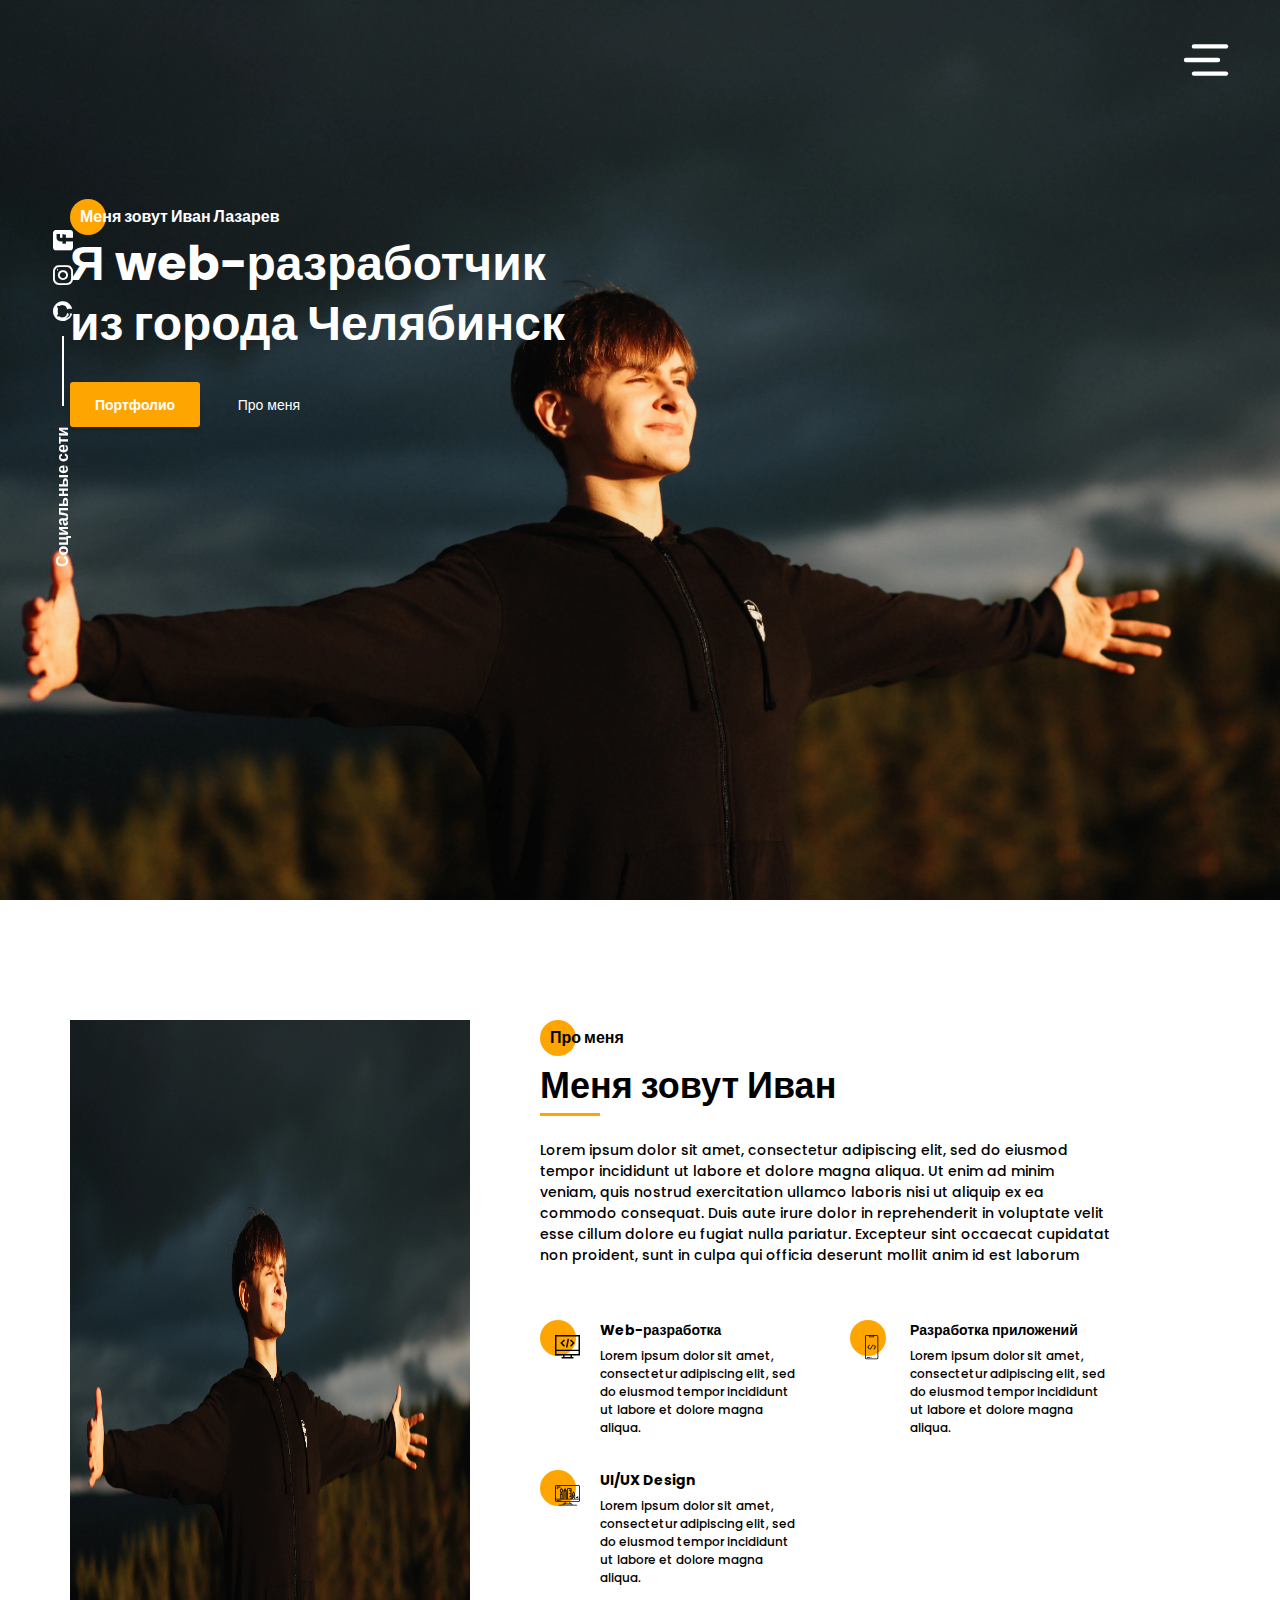
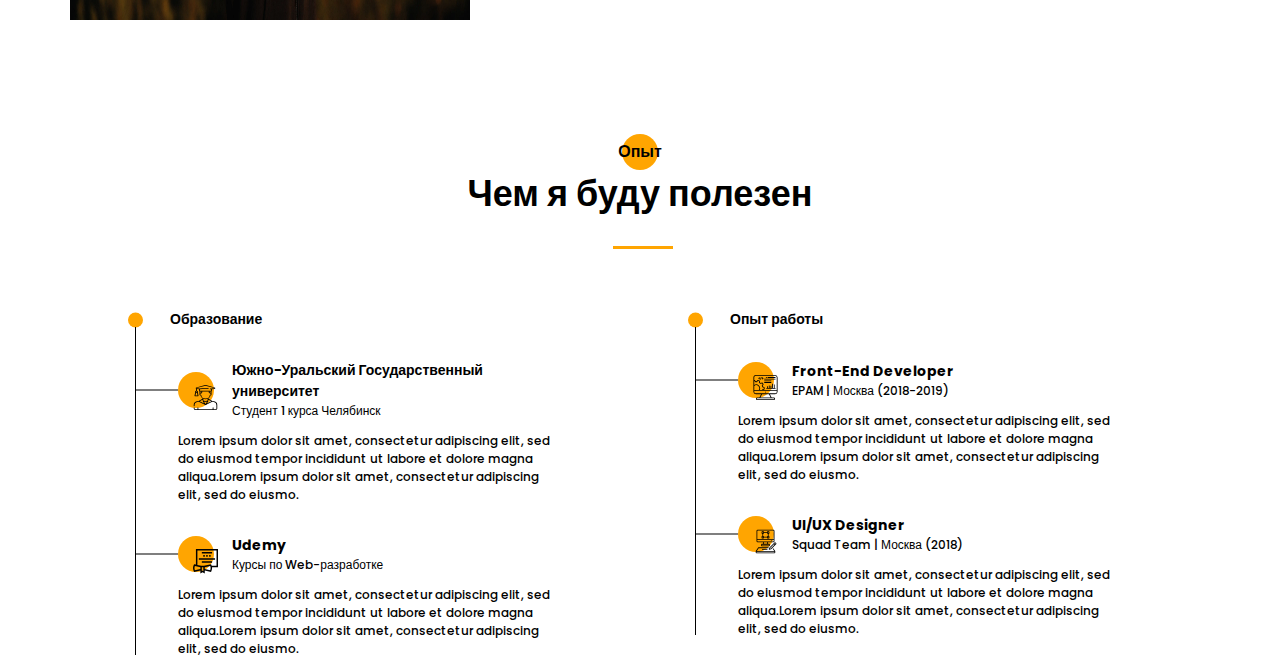
==== commit a53d13e5: "adapt promo&about sections" ====
--- a/Portfolio_main/index.html
+++ b/Portfolio_main/index.html
@@ -19,154 +19,149 @@
 	</div> </header> 			<main class="page">-				<div class="page__wrapper">-					<aside class="sidebar">-						<div class="sidebar__row">-							<a href="" class="sidebar__link">+				<aside class="sidebar">+					<div class="sidebar__row">+						<a href="" class="sidebar__link">+							<span class="icon-facebook"></span>+						</a>+						<a href="" class="sidebar__link">+							<span class="icon-instagram"></span>+						</a>+						<a href="" class="sidebar__link">+							<span class="icon-github"></span>+						</a>+						<div class="sidebar__divider"></div>+						<div class="sidebar__title title title_fz16">+							<span>Социальные сети</span>+						</div>+					</div>+				</aside>+				<div class="menu">+					<div class="menu__wrapper">+						<nav class="menu__navigation">+							<ul class="menu__list">+								<li class="menu__link"><a href="#">ПРО МЕНЯ</a></li>+								<li class="menu__link"><a href="#">МОЙ ОПЫТ</a></li>+								<li class="menu__link"><a href="#">МОИ НАВЫКИ</a></li>+								<li class="menu__link"><a href="#">МОИ РАБОТЫ</a></li>+								<li class="menu__link"><a href="#">ПРАЙС-ЛИСТ</a></li>+								<li class="menu__link"><a href="#">КОНТАКТЫ</a></li>+							</ul>+						</nav>+						<div class="menu__social">+							<a class="menu__icon rotate90" href="#">+								<span class="icon-github"></span>+							</a>+							<a class="menu__icon" href="#">+								<span class="icon-instagram"></span>+							</a>+							<a class="menu__icon rotate90" href="#"> 								<span class="icon-facebook"></span> 							</a>-							<a href="" class="sidebar__link">-								<span class="icon-instagram"></span>-							</a>-							<a href="" class="sidebar__link">-								<span class="icon-github"></span>-							</a>-							<div class="sidebar__divider"></div>-							<div class="sidebar__title title title_fz16">-								<span>Социальные сети</span>-							</div>-						</div>-					</aside>-					<div class="menu">-						<div class="menu__wrapper">-							<nav class="menu__navigation">-								<ul class="menu__list">-									<li class="menu__link"><a href="#">ПРО МЕНЯ</a></li>-									<li class="menu__link"><a href="#">МОЙ ОПЫТ</a></li>-									<li class="menu__link"><a href="#">МОИ НАВЫКИ</a></li>-									<li class="menu__link"><a href="#">МОИ РАБОТЫ</a></li>-									<li class="menu__link"><a href="#">ПРАЙС-ЛИСТ</a></li>-									<li class="menu__link"><a href="#">КОНТАКТЫ</a></li>-								</ul>-							</nav>-							<div class="menu__social">-								<a class="menu__icon rotate90" href="#">-									<span class="icon-github"></span>-								</a>-								<a class="menu__icon" href="#">-									<span class="icon-instagram"></span>-								</a>-								<a class="menu__icon rotate90" href="#">-									<span class="icon-facebook"></span>-								</a>-							</div>-						</div>-						<div class="menu__overlay"></div>-					</div>-					<div class="page__screen screen">-						<section class="promo">-							<svg-								class="ham hamRotate ham1"-								viewBox="0 0 100 100"-								width="80"-								onclick="this.classList.toggle('active')"-							>-								<path-									class="line top"-									d="m 30,33 h 40 c 0,0 9.044436,-0.654587 9.044436,-8.508902 0,-7.854315 -8.024349,-11.958003 -14.89975,-10.85914 -6.875401,1.098863 -13.637059,4.171617 -13.637059,16.368042 v 40"-								></path>-								<path class="line middle" d="m 20,50 h 40"></path>-								<path-									class="line bottom"-									d="m 30,67 h 40 c 12.796276,0 15.357889,-11.717785 15.357889,-26.851538 0,-15.133752 -4.786586,-27.274118 -16.667516,-27.274118 -11.88093,0 -18.499247,6.994427 -18.435284,17.125656 l 0.252538,40"-								></path>-							</svg>-							<div class="promo__bg _ibg">-								<picture><source srcset="img/main_bg.webp" type="image/webp"><img src="img/main_bg.jpg" alt="bg" /></picture>-							</div>-							<div class="promo__content _container">-								<div class="promo__name title title_fz16">-									Меня зовут Иван Лазарев-								</div>-								<h1 class="promo__title title title_fz48">-									Я web-разработчик из города Челябинск-								</h1>-								<div class="promo__btns">-									<a href="#" class="promo__link btn">Портфолио</a>-									<a href="#" class="promo__link promo__link_transparent">-										Про меня-									</a>-								</div>-							</div>-						</section>-					</div>-					<div class="page__screen screen">-						<section class="about">-							<div class="about__content _container">-								<div class="about__img">-									<picture><source srcset="img/main_photo.webp" type="image/webp"><img src="img/main_photo.jpg" alt="photo" /></picture>-								</div>-								<div class="about__descr">-									<h2 class="about__title title title_fz16">Про меня</h2>-									<div class="about__subtitle title title_fz36">-										Меня зовут Иван+						</div>+					</div>+					<div class="menu__overlay"></div>+				</div>+				<svg+					class="ham hamRotate ham1"+					viewBox="0 0 100 100"+					width="80"+					onclick="this.classList.toggle('active')"+				>+					<path+						class="line top"+						d="m 30,33 h 40 c 0,0 9.044436,-0.654587 9.044436,-8.508902 0,-7.854315 -8.024349,-11.958003 -14.89975,-10.85914 -6.875401,1.098863 -13.637059,4.171617 -13.637059,16.368042 v 40"+					></path>+					<path class="line middle" d="m 20,50 h 40"></path>+					<path+						class="line bottom"+						d="m 30,67 h 40 c 12.796276,0 15.357889,-11.717785 15.357889,-26.851538 0,-15.133752 -4.786586,-27.274118 -16.667516,-27.274118 -11.88093,0 -18.499247,6.994427 -18.435284,17.125656 l 0.252538,40"+					></path>+				</svg>++				<section class="promo">+					<div class="promo__bg _ibg">+						<picture><source srcset="img/main_bg.webp" type="image/webp"><img src="img/main_bg.jpg" alt="bg" /></picture>+					</div>+					<div class="promo__content _container">+						<div class="promo__name title title_fz16">+							Меня зовут Иван Лазарев+						</div>+						<h1 class="promo__title title title_fz48">+							Я web-разработчик из города Челябинск+						</h1>+						<div class="promo__btns">+							<a href="#" class="promo__link btn">Портфолио</a>+							<a href="#" class="promo__link promo__link_transparent">+								Про меня+							</a>+						</div>+					</div>+				</section>+				<section class="about">+					<div class="about__content _container">+						<div class="about__img">+							<picture><source srcset="img/main_bg.webp" type="image/webp"><img src="img/main_bg.jpg" alt="photo" /></picture>+						</div>+						<div class="about__descr">+							<h2 class="about__title title title_fz16 title_mb26_m">Про меня</h2>+							<div class="about__subtitle title title_fz36 title_fz30_m title_fz24_m">+								Меня зовут Иван+							</div>+							<p class="about__text">+								Lorem ipsum dolor sit amet, consectetur adipiscing elit, sed do+								eiusmod tempor incididunt ut labore et dolore magna aliqua. Ut+								enim ad minim veniam, quis nostrud exercitation ullamco laboris+								nisi ut aliquip ex ea commodo consequat. Duis aute irure dolor+								in reprehenderit in voluptate velit esse cillum dolore eu fugiat+								nulla pariatur. Excepteur sint occaecat cupidatat non proident,+								sunt in culpa qui officia deserunt mollit anim id est laborum+							</p>+						</div>+						<div class="about__skills">+							<div class="about__card card">+								<div class="card__icon">+									<picture><source srcset="img/icons/about_me/web_development.svg" type="image/webp"><img src="img/icons/about_me/web_development.svg" alt="web" /></picture>+								</div>+								<div>+									<div class="card__title title">Web-разработка</div>+									<div class="card__text">+										Lorem ipsum dolor sit amet, consectetur adipiscing elit, sed+										do eiusmod tempor incididunt ut labore et dolore magna+										aliqua. 									</div>-									<p class="about__text">-										Lorem ipsum dolor sit amet, consectetur adipiscing elit, sed do-										eiusmod tempor incididunt ut labore et dolore magna aliqua. Ut-										enim ad minim veniam, quis nostrud exercitation ullamco laboris-										nisi ut aliquip ex ea commodo consequat. Duis aute irure dolor-										in reprehenderit in voluptate velit esse cillum dolore eu fugiat-										nulla pariatur. Excepteur sint occaecat cupidatat non proident,-										sunt in culpa qui officia deserunt mollit anim id est laborum-									</p>-								</div>-								<div class="about__skills">-									<div class="about__card card">-										<div class="card__icon">-											<picture><source srcset="img/icons/about_me/web_development.svg" type="image/webp"><img src="img/icons/about_me/web_development.svg" alt="web" /></picture>-										</div>-										<div>-											<div class="card__title title">Web-разработка</div>-											<div class="card__text">-												Lorem ipsum dolor sit amet, consectetur adipiscing elit, sed-												do eiusmod tempor incididunt ut labore et dolore magna-												aliqua.-											</div>-										</div>+								</div>+							</div>+							<div class="about__card card">+								<div class="card__icon">+									<picture><source srcset="img/icons/about_me/mobile_dev.svg" type="image/webp"><img src="img/icons/about_me/mobile_dev.svg" alt="mobile" /></picture>+								</div>+								<div>+									<div class="card__title title">Разработка приложений</div>+									<div class="card__text">+										Lorem ipsum dolor sit amet, consectetur adipiscing elit, sed+										do eiusmod tempor incididunt ut labore et dolore magna+										aliqua. 									</div>-									<div class="about__card card">-										<div class="card__icon">-											<picture><source srcset="img/icons/about_me/mobile_dev.svg" type="image/webp"><img src="img/icons/about_me/mobile_dev.svg" alt="mobile" /></picture>-										</div>-										<div>-											<div class="card__title title">Разработка приложений</div>-											<div class="card__text">-												Lorem ipsum dolor sit amet, consectetur adipiscing elit, sed-												do eiusmod tempor incididunt ut labore et dolore magna-												aliqua.-											</div>-										</div>+								</div>+							</div>+							<div class="about__card card">+								<div class="card__icon">+									<picture><source srcset="img/icons/about_me/design.svg" type="image/webp"><img src="img/icons/about_me/design.svg" alt="design" /></picture>+								</div>+								<div>+									<div class="card__title title">UI/UX Design</div>+									<div class="card__text">+										Lorem ipsum dolor sit amet, consectetur adipiscing elit, sed+										do eiusmod tempor incididunt ut labore et dolore magna+										aliqua. 									</div>-									<div class="about__card card">-										<div class="card__icon">-											<picture><source srcset="img/icons/about_me/design.svg" type="image/webp"><img src="img/icons/about_me/design.svg" alt="design" /></picture>-										</div>-										<div>-											<div class="card__title title">UI/UX Design</div>-											<div class="card__text">-												Lorem ipsum dolor sit amet, consectetur adipiscing elit, sed-												do eiusmod tempor incididunt ut labore et dolore magna-												aliqua.-											</div>-										</div>-									</div>-								</div>-							</div>-						</section>-					</div>-					<div class="page__screen screen">-						<section class="resume">+								</div>+							</div>+						</div>+					</div>+				</section>+				<section class="resume "> 	<div class="resume__content _container"> 		<h2 class="resume__title title title_fz16 title_circle-center">Опыт</h2> 		<div class="resume__subtitle title title_fz36">Чем я буду полезен</div>@@ -263,328 +258,7 @@
 	</div> </section> -					</div>-					<div class="page__screen screen">-						<section class="skills">-	<div class="skills__content _container">-		<h3 class="skills__title title title_fz16 title_circle-center">Навыки</h3>-		<div class="skills__subtitle title title_fz36">-			Что я использую в работе-		</div>-		<div class="skills__blocks">-			<div class="skill-block">-				<div class="skill-block__icon">-					<picture><source srcset="img/icons/skills/html5.svg" type="image/webp"><img src="img/icons/skills/html5.svg" alt="html5" /></picture>-				</div>-				<div class="skill-block__title">HTML5</div>-				<p class="skill-block__descr">-					Именно он создает каркас вашего сайта или приложения, а пятая версия-					позволит мне создавать более SEO-оптимизированную структуру вашего-					продукта-				</p>-			</div>-			<div class="skill-block">-				<div class="skill-block__icon">-					<picture><source srcset="img/icons/skills/css3.svg" type="image/webp"><img src="img/icons/skills/css3.svg" alt="css3" /></picture>-				</div>-				<div class="skill-block__title">CSS3</div>-				<p class="skill-block__descr">-					Этот язык стилей позволяет мне создавать абсолютно любой внешний вид-					вашего сайта или приложения. Все ограничивается только вашей-					фантазией!-				</p>-			</div>-			<div class="skill-block">-				<div class="skill-block__icon">-					<picture><source srcset="img/icons/skills/js.svg" type="image/webp"><img src="img/icons/skills/js.svg" alt="js" /></picture>-				</div>-				<div class="skill-block__title">Java Script</div>-				<p class="skill-block__descr">-					Этот язык программирования позволяет оживить все что угодно: слайдеры,-					окна, подсказки, вкладки, получение данных от сервера и многое другое-				</p>-			</div>-			<div class="skill-block">-				<div class="skill-block__icon">-					<picture><source srcset="img/icons/skills/jquery.svg" type="image/webp"><img src="img/icons/skills/jquery.svg" alt="jquery" /></picture>-				</div>-				<div class="skill-block__title">Jquery</div>-				<p class="skill-block__descr">-					Библиотека Jquery позволит ускорить разработку. Без необходимости-					интегрировать в проект мы её не будем, но навык работы с ней-					присутствует-				</p>-			</div>-			<div class="skill-block">-				<div class="skill-block__icon">-					<picture><source srcset="img/icons/skills/react.svg" type="image/webp"><img src="img/icons/skills/react.svg" alt="react" /></picture>-				</div>-				<div class="skill-block__title">React</div>-				<p class="skill-block__descr">-					Эта библиотека позволяет создавать web-приложения. Мы можем создать-					максимально интерактивный продукт именно под ваши цели-				</p>-			</div>-			<div class="skill-block">-				<div class="skill-block__icon">-					<picture><source srcset="img/icons/skills/node.js.svg" type="image/webp"><img src="img/icons/skills/node.js.svg" alt="node" /></picture>-				</div>-				<div class="skill-block__title">Node.js</div>-				<p class="skill-block__descr">-					Эта платформа позволяет создавать бэкенд для вашего продукта --					“мозги”, которые будут выполнять действия, которые пользователь не-					видит-				</p>-			</div>-			<div class="skill-block">-				<div class="skill-block__icon">-					<picture><source srcset="img/icons/skills/mongo.db.svg" type="image/webp"><img src="img/icons/skills/mongo.db.svg" alt="mongo" /></picture>-				</div>-				<div class="skill-block__title">Mongo.db</div>-				<p class="skill-block__descr">-					Это нереляционная база данных, которая будет хранить данные вашего-					сайта или приложения-				</p>-			</div>-		</div>-		<div class="skills__progress">-            <div class="progress-block">-                <div class="progress-block__title title">-                    Создание сайтов-                </div>-                <div class="progress-block__count">-                    100%-                </div>-                <div class="progress-block__progress-bar">-                    <span></span>-                </div>-            </div>-            <div class="progress-block">-                <div class="progress-block__title title">-                    Создание приложений-                </div>-                <div class="progress-block__count">-                    85%-                </div>-                <div class="progress-block__progress-bar">-                    <span></span>-                </div>-            </div>-            <div class="progress-block">-                <div class="progress-block__title title">-                    Работа с данными-                </div>-                <div class="progress-block__count">90%</div>-                <div class="progress-block__progress-bar">-                    <span></span>-                </div>-            </div>-            <div class="progress-block">-                <div class="progress-block__title title">-                    Креативность-                </div>-                <div class="progress-block__count">75%</div>-                <div class="progress-block__progress-bar">-                    <span></span>-                </div>-            </div>-            <div class="progress-block">-                <div class="progress-block__title title">-                    Создание дизайна-                </div>-                <div class="progress-block__count">90%</div>-                <div class="progress-block__progress-bar">-                    <span></span>-                </div>-            </div>-            <div class="progress-block">-                <div class="progress-block__title title">-                    Soft skills-                </div>-                <div class="progress-block__count">95%</div>-                <div class="progress-block__progress-bar">-                    <span></span>-                </div>-            </div>-        </div>-	</div>-</section>--					</div class="page__screen screen">-					<div class="page__screen screen">-						<section class="portfolio">-    <div class="portfolio__content _container">-        <h3 class="portfolio__title title title_fz16 title_circle-center">Портфолио</h3>-        <div class="portfolio__subtitle title title_fz36">Мои работы</div>-        <div class="portfolio__wrapper">-            <div class="portfolio__item">-                <a href="#" class="portfolio__link">-                    <picture><source srcset="img/works/uber.webp" type="image/webp"><img src="img/works/uber.jpg" alt="uber"></picture>-                </a>-            </div>-            <div class="portfolio__item">-                <a href="#" class="portfolio__link">-                    <picture><source srcset="img/works/pulse.webp" type="image/webp"><img src="img/works/pulse.jpg" alt="pulse"></picture>-                </a>-            </div>-            <div class="portfolio__item">-                <a href="#" class="portfolio__link">-                    <picture><source srcset="img/works/bread.webp" type="image/webp"><img src="img/works/bread.jpg" alt="bread"></picture>-                </a>-            </div>-            <div class="portfolio__item vertical">-                <a href="#" class="portfolio__link">-                    <picture><source srcset="img/works/plans.webp" type="image/webp"><img src="img/works/plans.jpg" alt="plans"></picture>-                </a>-            </div>-            <div class="portfolio__item">-                <a href="#" class="portfolio__link">-                    <picture><source srcset="img/works/ipad.webp" type="image/webp"><img src="img/works/ipad.jpg" alt="ipad"></picture>-                </a>-            </div>-            <div class="portfolio__item horizontal">-                <a href="#" class="portfolio__link">-                    <picture><source srcset="img/works/mac.webp" type="image/webp"><img src="img/works/mac.jpg" alt="mac"></picture>-                </a>-            </div>-        </div>-    </div>-</section>-					</div class="page__screen screen">-					<div class="page__screen screen">-						<section class="price">-    <div class="price__content _container">-        <h2 class="price__title title title_fz16 title_circle-center">Прайс-лист</h2>-        <ul class="price__list">-            <li class="price__item price-block">-                <div class="price-block__name title">-                    Landing-page-                </div>-                <div class="price-block__cost">-                    от 8000 руб.-                </div>-                <div class="price-block__descr">-                    Одностраничный сайт для презентации услуг/товаров/...-                </div>-            </li>-            <li class="price__item price-block">-                <div class="price-block__name title">-                    Корпоративный сайт-                </div>-                <div class="price-block__cost">-                    от 20000 руб.-                </div>-                <div class="price-block__descr">-                    Сайт для вашего бизнеса или компании-                </div>-            </li>-            <li class="price__item price-block">-                <div class="price-block__name title">-                    Интернет-магазин-                </div>-                <div class="price-block__cost">-                    от 30000 руб.-                </div>-                <div class="price-block__descr">-                    Инструмент для ваших продаж в сети-                </div>-            </li>-            <li class="price__item price-block">-                <div class="price-block__name title">-                    Web-приложение-                </div>-                <div class="price-block__cost">-                    от 28000 руб.-                </div>-                <div class="price-block__descr">-                    Приложение внутри браузера для лучшего комфорта-                </div>-            </li>-            <li class="price__item price-block">-                <div class="price-block__name title">-                    Android/IOS Приложение-                </div>-                <div class="price-block__cost">-                    от 25000 руб.-                </div>-                <div class="price-block__descr">-                    Приложение для смартфона любой ОС-                </div>-            </li>-            <li class="price__item price-block">-                <div class="price-block__name title">-                    Дизайн-                </div>-                <div class="price-block__cost">-                    Индивидуально-                </div>-                <div class="price-block__descr">-                    Создам дизайн для вашего сайта/приложения...-                </div>-            </li>-        </ul>-    </div>-</section>-					</div class="page__screen screen">-					<div class="page__screen screen">-						<section class="contacts">-	<div class="contacts__content _container">-		<div class="contacts__photo">-			<picture><source srcset="img/main_photo.webp" type="image/webp"><img src="img/main_photo.jpg" alt="main_photo" /></picture>-		</div>-		<div class="contacts__descr">-			<h2 class="contacts__title title title_fz16">Контакты</h2>-			<div class="contacts__subtitle title title_fz36">Свяжитесь со мной</div>-			<div class="contacts__text">Любым удобным для вас способом:</div>-			<div class="contacts__social-links">-				<div class="contacts__social-link">-					<a href="#" class="rotate90">-						<span class="icon-facebook"></span>-					</a>-				</div>-				<div class="contacts__social-link">-					<a href="#">-						<span class="icon-telegram"></span>-					</a>-				</div>-				<div class="contacts__social-link">-					<a href="#" class="rotate90">-						<span class="icon-instagram"></span>-					</a>-				</div>-			</div>-			<div class="contacts__text">-				Или оставьте ваши данные и я сам вам напишу:-			</div>-			<form action="#" class="contacts__form form">-				<div class="form__input">-					<input required name="name" id="name" type="text" />-					<label for="name">Ваше имя</label>-				</div>-				<div class="form__input">-					<input required name="email" id="email" type="text" />-					<label for="email">Ваша почта</label>-				</div>-				<div class="form__textarea">-					<textarea name="message" id="message"></textarea>-					<label for="message">Ваше сообщение</label>-				</div>-                <div class="form__triggers">-                    <button class="form__button btn" type="submit">-                        Отправить сообщение-                    </button>-                    <div class="form__privacy">-                        <input required type="checkbox" name="privacy" id="privacy">-                        <span>Я согласен(а) с <a href="/privacy.html">политикой конфиденциальности</a></span>-                    </div>-                </div>-			</form>-		</div>-	</div>-</section>--					</div class="page__screen screen">-				</div>+				 			</main> 		</div> 		<div class="popup">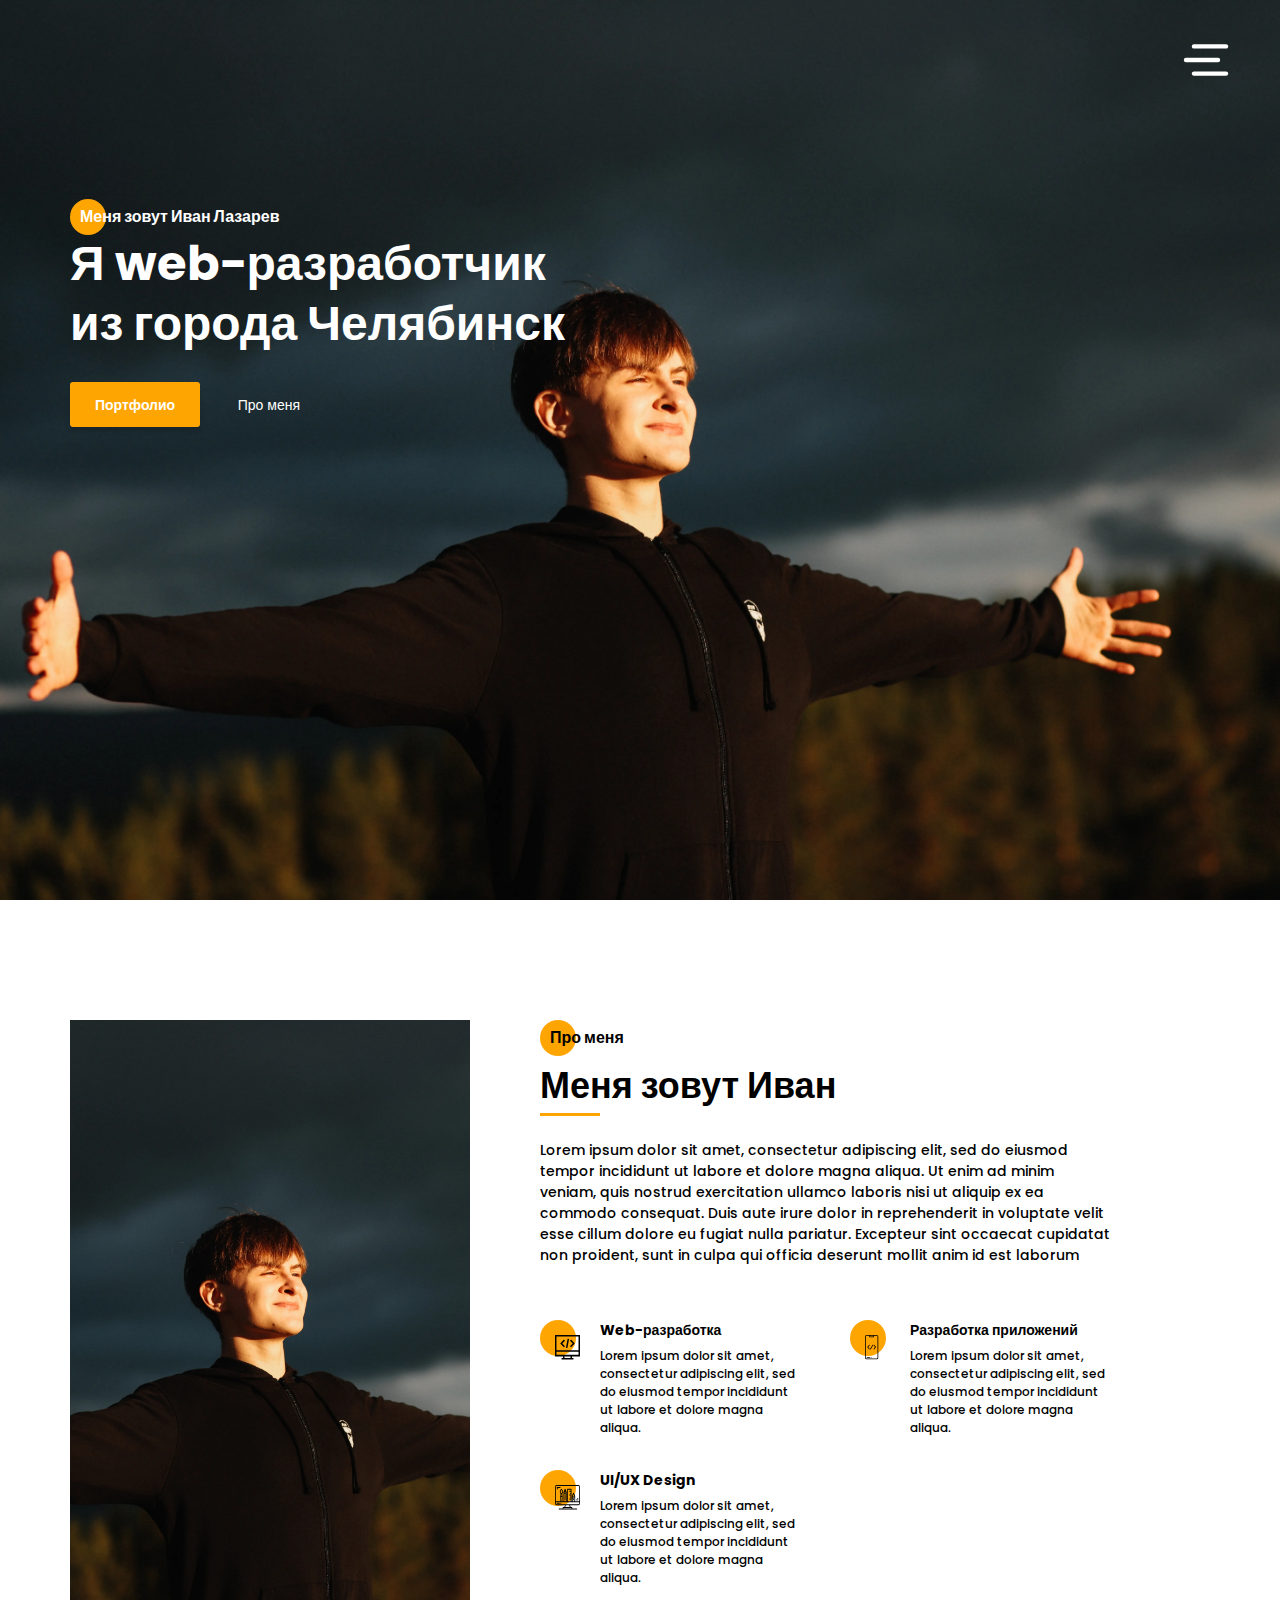
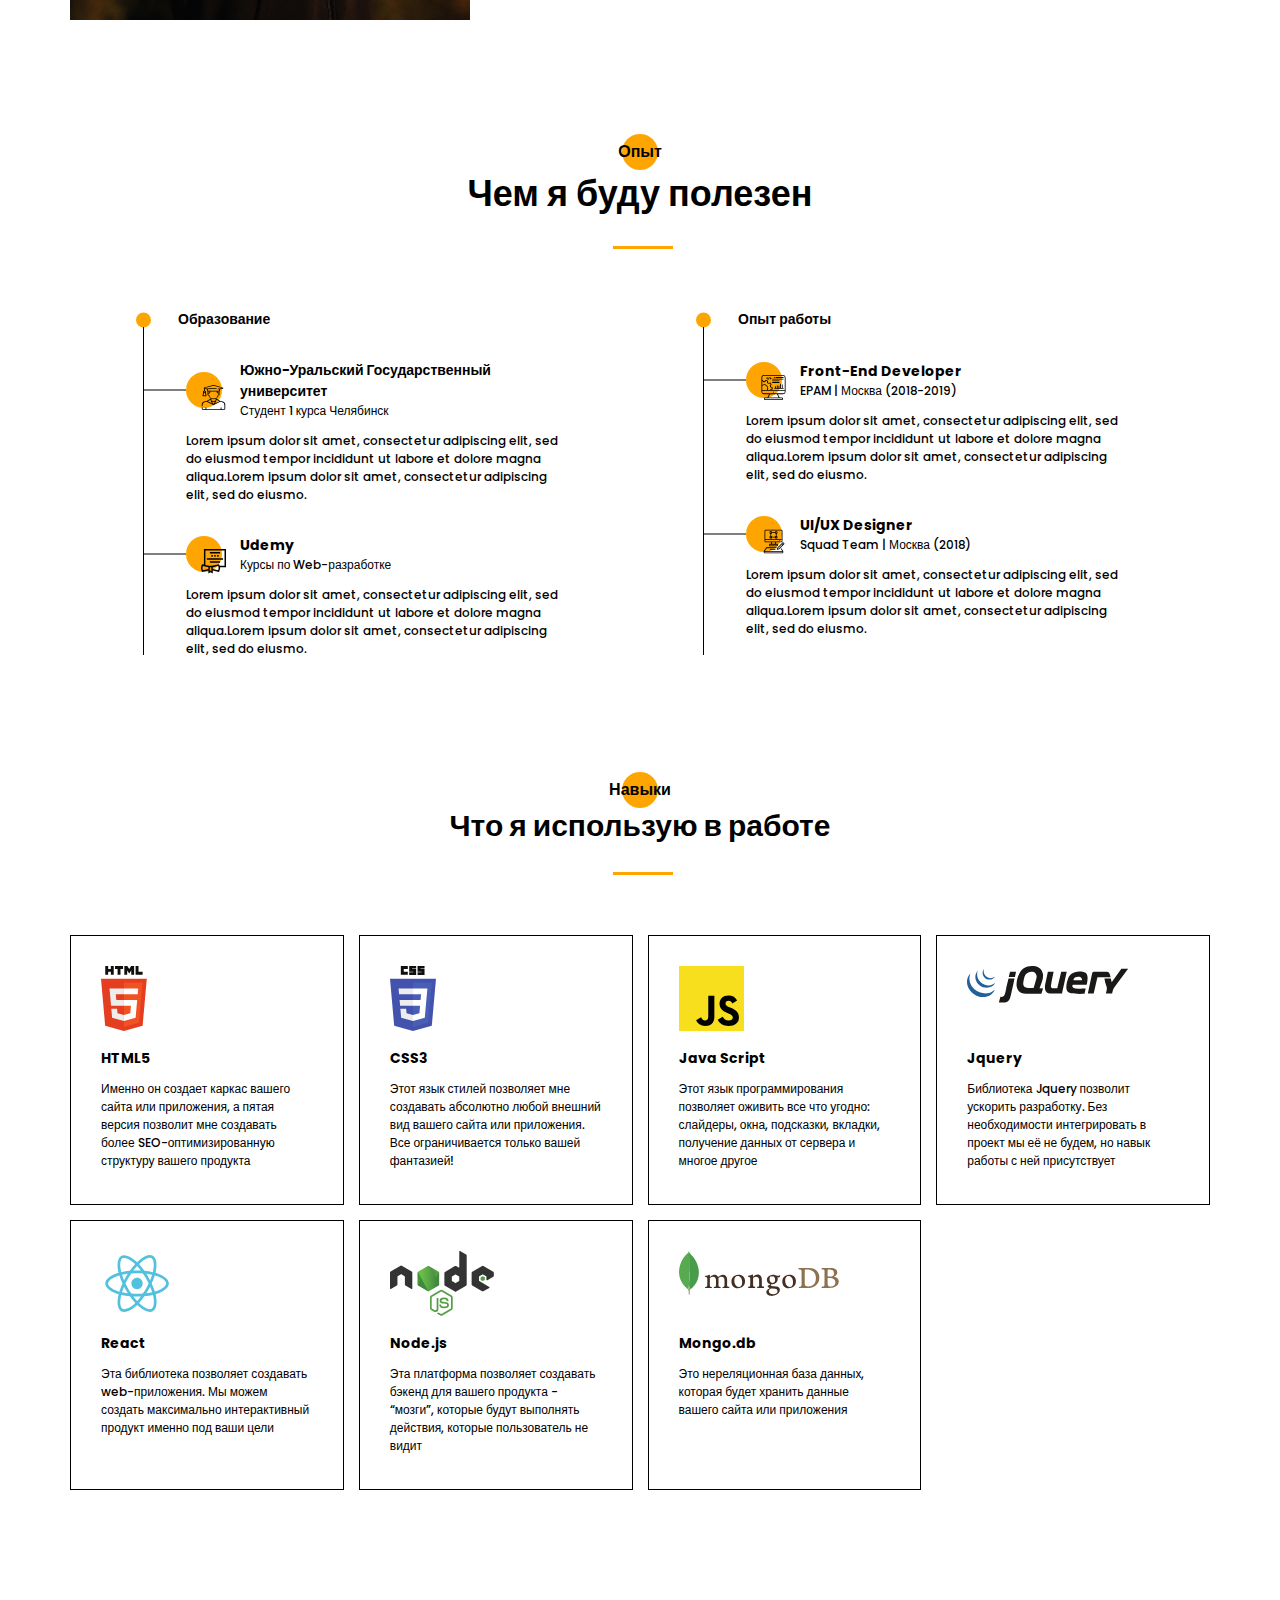
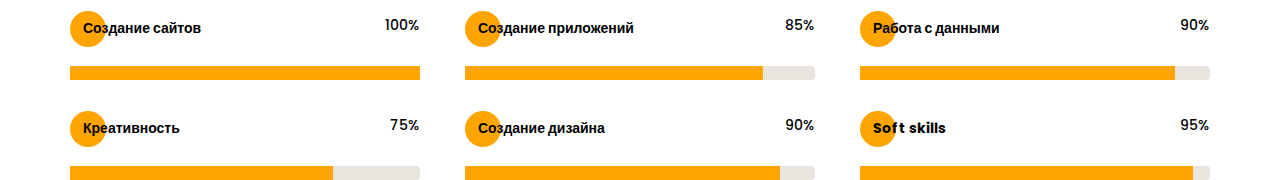
==== commit 5a9a80c2: "adapt resume&skills sections" ====
--- a/Portfolio_main/index.html
+++ b/Portfolio_main/index.html
@@ -163,11 +163,11 @@
 				</section> 				<section class="resume "> 	<div class="resume__content _container">-		<h2 class="resume__title title title_fz16 title_circle-center">Опыт</h2>-		<div class="resume__subtitle title title_fz36">Чем я буду полезен</div>+		<h2 class="resume__title title title_fz16 title_circle-center title_mb26_m">Опыт</h2>+		<div class="resume__subtitle title title_fz36 title_fz30_m title_fz24_m">Чем я буду полезен</div> 		<div class="resume__wrapper"> 			<div class="resume__column">-				<h3 class="title title_small-circle">Образование</h3>+				<h3 class="title title_small-circle title_fz20_m">Образование</h3> 				<ul class="resume__list"> 					<li> 						<div class="resume__item resume-item">@@ -212,7 +212,7 @@
 				</ul> 			</div> 			<div class="resume__column">-				<h3 class="title title_small-circle">Опыт работы</h3>+				<h3 class="title title_small-circle title_fz20_m">Опыт работы</h3> 				<ul class="resume__list"> 					<li> 						<div class="resume__item resume-item">@@ -255,6 +255,151 @@
 				</ul> 			</div> 		</div>+	</div>+</section>++				<section class="skills">+	<div class="skills__content _container">+		<h3 class="skills__title title title_fz16 title_circle-center title_mb26_m">Навыки</h3>+		<div class="skills__subtitle title title_fz36 title_fz30 title_fz24_m">+			Что я использую в работе+		</div>+		<div class="skills__blocks">+			<div class="skill-block">+				<div class="skill-block__icon">+					<picture><source srcset="img/icons/skills/html5.svg" type="image/webp"><img src="img/icons/skills/html5.svg" alt="html5" /></picture>+				</div>+				<div class="skill-block__title">HTML5</div>+				<p class="skill-block__descr">+					Именно он создает каркас вашего сайта или приложения, а пятая версия+					позволит мне создавать более SEO-оптимизированную структуру вашего+					продукта+				</p>+			</div>+			<div class="skill-block">+				<div class="skill-block__icon">+					<picture><source srcset="img/icons/skills/css3.svg" type="image/webp"><img src="img/icons/skills/css3.svg" alt="css3" /></picture>+				</div>+				<div class="skill-block__title">CSS3</div>+				<p class="skill-block__descr">+					Этот язык стилей позволяет мне создавать абсолютно любой внешний вид+					вашего сайта или приложения. Все ограничивается только вашей+					фантазией!+				</p>+			</div>+			<div class="skill-block">+				<div class="skill-block__icon">+					<picture><source srcset="img/icons/skills/js.svg" type="image/webp"><img src="img/icons/skills/js.svg" alt="js" /></picture>+				</div>+				<div class="skill-block__title">Java Script</div>+				<p class="skill-block__descr">+					Этот язык программирования позволяет оживить все что угодно: слайдеры,+					окна, подсказки, вкладки, получение данных от сервера и многое другое+				</p>+			</div>+			<div class="skill-block">+				<div class="skill-block__icon">+					<picture><source srcset="img/icons/skills/jquery.svg" type="image/webp"><img src="img/icons/skills/jquery.svg" alt="jquery" /></picture>+				</div>+				<div class="skill-block__title">Jquery</div>+				<p class="skill-block__descr">+					Библиотека Jquery позволит ускорить разработку. Без необходимости+					интегрировать в проект мы её не будем, но навык работы с ней+					присутствует+				</p>+			</div>+			<div class="skill-block">+				<div class="skill-block__icon">+					<picture><source srcset="img/icons/skills/react.svg" type="image/webp"><img src="img/icons/skills/react.svg" alt="react" /></picture>+				</div>+				<div class="skill-block__title">React</div>+				<p class="skill-block__descr">+					Эта библиотека позволяет создавать web-приложения. Мы можем создать+					максимально интерактивный продукт именно под ваши цели+				</p>+			</div>+			<div class="skill-block">+				<div class="skill-block__icon">+					<picture><source srcset="img/icons/skills/node.js.svg" type="image/webp"><img src="img/icons/skills/node.js.svg" alt="node" /></picture>+				</div>+				<div class="skill-block__title">Node.js</div>+				<p class="skill-block__descr">+					Эта платформа позволяет создавать бэкенд для вашего продукта -+					“мозги”, которые будут выполнять действия, которые пользователь не+					видит+				</p>+			</div>+			<div class="skill-block">+				<div class="skill-block__icon">+					<picture><source srcset="img/icons/skills/mongo.db.svg" type="image/webp"><img src="img/icons/skills/mongo.db.svg" alt="mongo" /></picture>+				</div>+				<div class="skill-block__title">Mongo.db</div>+				<p class="skill-block__descr">+					Это нереляционная база данных, которая будет хранить данные вашего+					сайта или приложения+				</p>+			</div>+		</div>+		<div class="skills__progress">+            <div class="progress-block">+                <div class="progress-block__title title">+                    Создание сайтов+                </div>+                <div class="progress-block__count">+                    100%+                </div>+                <div class="progress-block__progress-bar">+                    <span></span>+                </div>+            </div>+            <div class="progress-block">+                <div class="progress-block__title title">+                    Создание приложений+                </div>+                <div class="progress-block__count">+                    85%+                </div>+                <div class="progress-block__progress-bar">+                    <span></span>+                </div>+            </div>+            <div class="progress-block">+                <div class="progress-block__title title">+                    Работа с данными+                </div>+                <div class="progress-block__count">90%</div>+                <div class="progress-block__progress-bar">+                    <span></span>+                </div>+            </div>+            <div class="progress-block">+                <div class="progress-block__title title">+                    Креативность+                </div>+                <div class="progress-block__count">75%</div>+                <div class="progress-block__progress-bar">+                    <span></span>+                </div>+            </div>+            <div class="progress-block">+                <div class="progress-block__title title">+                    Создание дизайна+                </div>+                <div class="progress-block__count">90%</div>+                <div class="progress-block__progress-bar">+                    <span></span>+                </div>+            </div>+            <div class="progress-block">+                <div class="progress-block__title title">+                    Soft skills+                </div>+                <div class="progress-block__count">95%</div>+                <div class="progress-block__progress-bar">+                    <span></span>+                </div>+            </div>+        </div> 	</div> </section> --- a/Portfolio_main/css/style.min.css
+++ b/Portfolio_main/css/style.min.css
@@ -1 +1 @@
-@charset "UTF-8";@font-face{font-family:Poppins;font-display:swap;src:url(../fonts/Poppins-Bold.woff) format("woff"),url(../fonts/Poppins-Bold.woff2) format("woff2");font-weight:700;font-style:normal}@font-face{font-family:Poppins;font-display:swap;src:url(../fonts/Poppins-Medium.woff) format("woff"),url(../fonts/Poppins-Medium.woff2) format("woff2");font-weight:500;font-style:normal}@font-face{font-family:icomoon;src:url(../fonts/icomoon.woff?rgiyg4) format("woff"),url(../fonts/icomoon.woff2?rgiyg4) format("woff2");font-weight:400;font-style:normal;font-display:block}[class*=" icon-"],[class^=icon-]{font-family:icomoon!important;speak:never;font-style:normal;font-weight:400;font-variant:normal;text-transform:none;line-height:1;-webkit-font-smoothing:antialiased;-moz-osx-font-smoothing:grayscale}.icon-close:before{content:"\e901";color:#fff}.icon-p-left:before{content:"\e902";color:#fff}.icon-p-right:before{content:"\e903";color:#fff}.icon-facebook:before{content:"\e904"}.icon-github:before{content:"\e905"}.icon-instagram:before{content:"\e906"}.icon-telegram:before{content:"\e907"}.icon-css3 .path1:before{content:"\e908";color:#4353ad}.icon-css3 .path2:before{content:"\e909";margin-left:-.7080078125em;color:#485fb5}.icon-css3 .path3:before{content:"\e90a";margin-left:-.7080078125em;color:#ededed}.icon-css3 .path4:before{content:"\e90b";margin-left:-.7080078125em;color:#100f0d}.icon-css3 .path5:before{content:"\e90c";margin-left:-.7080078125em;color:#fff}.icon-html5 .path1:before{content:"\e90d";color:#e53d20}.icon-html5 .path2:before{content:"\e90e";margin-left:-.7080078125em;color:#f15123}.icon-html5 .path3:before{content:"\e90f";margin-left:-.7080078125em;color:#ededed}.icon-html5 .path4:before{content:"\e910";margin-left:-.7080078125em;color:#ededed}.icon-html5 .path5:before{content:"\e911";margin-left:-.7080078125em;color:#100f0d}.icon-html5 .path6:before{content:"\e912";margin-left:-.7080078125em;color:#100f0d}.icon-html5 .path7:before{content:"\e913";margin-left:-.7080078125em;color:#100f0d}.icon-html5 .path8:before{content:"\e914";margin-left:-.7080078125em;color:#100f0d}.icon-html5 .path9:before{content:"\e915";margin-left:-.7080078125em;color:#fff}.icon-html5 .path10:before{content:"\e916";margin-left:-.7080078125em;color:#fff}.icon-jquery .path1:before{content:"\e917";color:#1a1918}.icon-jquery .path2:before{content:"\e918";margin-left:-4.3779296875em;color:#1a1918}.icon-jquery .path3:before{content:"\e919";margin-left:-4.3779296875em;color:#1a1918}.icon-jquery .path4:before{content:"\e91a";margin-left:-4.3779296875em;color:#1a1918}.icon-jquery .path5:before{content:"\e91b";margin-left:-4.3779296875em;color:#1a1918}.icon-jquery .path6:before{content:"\e91c";margin-left:-4.3779296875em;color:#1a1918}.icon-jquery .path7:before{content:"\e91d";margin-left:-4.3779296875em;color:#1a1918}.icon-jquery .path8:before{content:"\e91e";margin-left:-4.3779296875em;color:#21609b}.icon-jquery .path9:before{content:"\e91f";margin-left:-4.3779296875em;color:#21609b}.icon-jquery .path10:before{content:"\e920";margin-left:-4.3779296875em;color:#21609b}.icon-js .path1:before{content:"\e921";color:#f7df1e}.icon-js .path2:before{content:"\e922";margin-left:-1em;color:#000}.icon-js .path3:before{content:"\e923";margin-left:-1em;color:#000}.icon-mongodb .path1:before{content:"\e924";color:#8e714e}.icon-mongodb .path2:before{content:"\e925";margin-left:-3.5556640625em;color:#442d22}.icon-mongodb .path3:before{content:"\e926";margin-left:-3.5556640625em;color:#fff}.icon-mongodb .path4:before{content:"\e927";margin-left:-3.5556640625em;color:#a6a385}.icon-mongodb .path5:before{content:"\e928";margin-left:-3.5556640625em;color:#fff}.icon-mongodb .path6:before{content:"\e929";margin-left:-3.5556640625em;color:#499d4a}.icon-mongodb .path7:before{content:"\e92a";margin-left:-3.5556640625em;color:#fff}.icon-mongodb .path8:before{content:"\e92b";margin-left:-3.5556640625em;color:#58aa50}.icon-nodejs .path1:before{content:"\e92c";color:#539e43}.icon-nodejs .path2:before{content:"\e92d";margin-left:-1.599609375em;color:#333}.icon-nodejs .path3:before{content:"\e92e";margin-left:-1.599609375em;color:#333}.icon-nodejs .path4:before{content:"\e92f";margin-left:-1.599609375em;color:#333}.icon-nodejs .path5:before{content:"\e930";margin-left:-1.599609375em;color:#539e43}.icon-nodejs .path6:before{content:"\e931";margin-left:-1.599609375em;color:#000}.icon-nodejs .path7:before{content:"\e932";margin-left:-1.599609375em;color:#000}.icon-nodejs .path8:before{content:"\e933";margin-left:-1.599609375em;color:#000}.icon-nodejs .path9:before{content:"\e934";margin-left:-1.599609375em;color:#000}.icon-nodejs .path10:before{content:"\e935";margin-left:-1.599609375em;color:#000}.icon-react .path1:before{content:"\e936";color:#fff}.icon-react .path2:before{content:"\e937";margin-left:-1.107421875em;color:#53c1de}.icon-react .path3:before{content:"\e938";margin-left:-1.107421875em;color:#fff}.icon-react .path4:before{content:"\e939";margin-left:-1.107421875em;color:#53c1de}.icon-courses:before{content:"\e93a"}.icon-designer:before{content:"\e93b"}.icon-developer:before{content:"\e93c"}.icon-university:before{content:"\e93d"}.icon-design:before{content:"\e93e"}.icon-mobile_dev:before{content:"\e93f"}.icon-web_development:before{content:"\e940"}*{padding:0;margin:0;border:0}*,:after,:before{-webkit-box-sizing:border-box;box-sizing:border-box}:active,:focus{outline:0}a:active,a:focus{outline:0}aside,footer,header,nav,section{display:block}body,html{height:100%;min-width:320px}body{line-height:1;font-family:Poppins,sans-serif;-ms-text-size-adjust:100%;-moz-text-size-adjust:100%;-webkit-text-size-adjust:100%}button,input,textarea{font-family:Poppins,sans-serif}input::-ms-clear{display:none}button{cursor:pointer}button::-moz-focus-inner{padding:0;border:0}a,a:visited{text-decoration:none}a:hover{text-decoration:none}ul li{list-style:none}img{vertical-align:top}h1,h2,h3,h4,h5,h6{font-weight:inherit;font-size:inherit}body{color:#000;font-size:14px}body._lock{overflow:hidden}.wrapper{width:100%;min-height:100%;overflow:hidden;display:-webkit-box;display:-ms-flexbox;display:flex;-webkit-box-orient:vertical;-webkit-box-direction:normal;-ms-flex-direction:column;flex-direction:column}._container{max-width:1140px;margin:0 auto}.form{display:grid;grid-template:45px 190px 45px/repeat(2,280px);-webkit-column-gap:25px;-moz-column-gap:25px;column-gap:25px;row-gap:30px}.form label{display:block;position:absolute;width:75px;top:0;-webkit-transform:translateY(-50%);-ms-transform:translateY(-50%);transform:translateY(-50%);left:12px;background-color:#fff;text-align:center;font-weight:500;font-size:12px;line-height:18px}.form__input{position:relative}.form__input input{width:280px;height:100%;border:1px solid #000;font-weight:500;font-size:12px;line-height:18px;padding:0 20px 0 20px}.form__textarea{position:relative;grid-column:1/3}.form__textarea textarea{resize:none;width:100%;height:100%;border:1px solid #000;padding:20px 20px 0 20px;font-weight:500;font-size:12px;line-height:18px}.form__textarea label{width:120px}.form__triggers{grid-column:1/3;display:grid;grid-template-columns:repeat(2,auto);-webkit-column-gap:35px;-moz-column-gap:35px;column-gap:35px}.form__button{font-size:14px;max-width:220px}.form__privacy{position:relative;font-weight:500;font-size:12px;line-height:18px;-ms-flex-item-align:center;align-self:center;padding:0 0 0 21px}.form__privacy input{display:block;position:absolute;width:11px;height:11px;border:1px solid #000;top:3px;left:0}.form__privacy a{color:#2306d6}.btn{height:45px;font-weight:700;background-color:#ffa501;display:-webkit-inline-box;display:-ms-inline-flexbox;display:inline-flex;-webkit-box-pack:center;-ms-flex-pack:center;justify-content:center;-webkit-box-align:center;-ms-flex-align:center;align-items:center;padding:12px 25px;-webkit-box-shadow:0 4px 4px rgba(0,0,0,.15);box-shadow:0 4px 4px rgba(0,0,0,.15);border-radius:3px}.btn._fw{width:100%}.select{position:relative}.select__item{position:relative}.select__title{color:#000;border:1px solid #d9d9d9;background-color:#fff;cursor:pointer;border-radius:4px}.select__value{display:-webkit-box;display:-ms-flexbox;display:flex;font-size:14px;height:30px;padding:0 15px;-webkit-box-align:center;-ms-flex-align:center;align-items:center;-webkit-box-pack:justify;-ms-flex-pack:justify;justify-content:space-between;-webkit-box-orient:horizontal;-webkit-box-direction:reverse;-ms-flex-direction:row-reverse;flex-direction:row-reverse}.select__value span{height:1em;overflow:hidden;display:-webkit-box;-webkit-line-clamp:1;-webkit-box-orient:vertical}.select__value:before{content:"";display:inline-block;-webkit-transition:all .3s ease 0s;-o-transition:all .3s ease 0s;transition:all .3s ease 0s;width:11px;height:7px;background:url(../img/icons/select.svg) center/100% no-repeat}.select__input{width:100%;background-color:transparent;height:100%}.select__options{color:#000;display:none;position:absolute;top:29px;border-radius:0 0 4px 4px;min-width:100%;left:0;background-color:#fff;border-top:0;border:1px solid #d9d9d9;border-top:0;font-size:14px;padding:10px 0 5px 0}.select__option{cursor:pointer;padding:5px 15px;margin:0}.select._active{z-index:5}.select._active .select__value:before{-webkit-transform:rotate(-180deg);-ms-transform:rotate(-180deg);transform:rotate(-180deg)}.select._active .select__options{display:block}input[type=email],input[type=tel],input[type=text],textarea{-webkit-appearance:none;-moz-appearance:none;appearance:none}.input{border-radius:0!important;width:100%;display:block;padding:0 20px}textarea.input{resize:none;padding:0 0}.checkbox{position:relative}.checkbox__input{position:absolute;width:0;height:0;opacity:0;visibility:hidden}.checkbox__input:checked+.checkbox__text:before{background:#fff url(../img/icons/check.svg) center no-repeat}.checkbox__text{display:-webkit-inline-box;display:-ms-inline-flexbox;display:inline-flex;-webkit-box-align:center;-ms-flex-align:center;align-items:center;position:relative;font-size:16px;color:#fff;letter-spacing:-.3px;line-height:calc(20 / 16);cursor:pointer}.checkbox__text:before{content:"";-ms-flex-item-align:start;align-self:flex-start;margin:0 14px 0 0;-webkit-box-flex:0;-ms-flex:0 0 20px;flex:0 0 20px;left:0;top:0;width:20px;height:18px;background:#fff;border:1px solid #a7a9ac}.checkbox a{color:#fff;text-decoration:underline}.checkbox._error .checkbox__text:before{border:1px solid #ee1212}.options{display:-webkit-box;display:-ms-flexbox;display:flex;-webkit-box-orient:vertical;-webkit-box-direction:normal;-ms-flex-direction:column;flex-direction:column;-webkit-box-align:start;-ms-flex-align:start;align-items:flex-start}.options__item{position:relative;cursor:pointer}.options__input{position:absolute;width:0;height:0;opacity:0;left:0;top:0;visibility:hidden}.options__input:checked+.options__text:after{-webkit-transform:scale(1);-ms-transform:scale(1);transform:scale(1)}.options__text{display:-webkit-inline-box;display:-ms-inline-flexbox;display:inline-flex;-webkit-box-align:center;-ms-flex-align:center;align-items:center;position:relative;font-size:16px;color:#fff;letter-spacing:-.3px;line-height:calc(20 / 16)}.options__text:before{content:"";-ms-flex-item-align:start;align-self:flex-start;margin:0 14px 0 0;-webkit-box-flex:0;-ms-flex:0 0 20px;flex:0 0 20px;left:0;top:0;border-radius:50%;width:20px;height:18px;background:#fff;border:1px solid #a7a9ac}.options__text:after{content:"";-webkit-transition:all .3s ease 0s;-o-transition:all .3s ease 0s;transition:all .3s ease 0s;-webkit-transform:scale(0);-ms-transform:scale(0);transform:scale(0);width:10px;height:10px;border-radius:50%;background-color:#77243a;position:absolute;left:5px;top:4px}.rating-block{display:table;font-size:0}.rating{display:inline-block;position:relative;vertical-align:middle}.rating.edit .star{cursor:pointer}.rating .star{width:17px;height:14px;display:inline-block;position:relative;z-index:3}.rating__line{position:absolute;width:85px;height:14px;top:0;left:0;background:url(../img/icons/bg_rating.svg) 0 0 no-repeat;z-index:1;background-size:85px 100%}.rating__activeline{position:absolute;width:0;height:14px;top:0;left:0;background:url(../img/icons/bg_rating_active.svg) 0 0 no-repeat;z-index:2;background-size:85px 100%}.rating__value{display:inline-block;color:#1b3139;font-size:14px;line-height:13px;vertical-align:middle}.quantity{width:88px;height:40px;display:-webkit-box;display:-ms-flexbox;display:flex;border:1px solid rgba(166,166,166,.45)}.quantity__button{-webkit-box-flex:0;-ms-flex:0 0 30px;flex:0 0 30px;position:relative;cursor:pointer}.quantity__button::after,.quantity__button::before{content:"";position:absolute;top:50%;left:50%;-webkit-transition:all .3s ease 0s;-o-transition:all .3s ease 0s;transition:all .3s ease 0s;margin:0 0 0 -4.5px;background-color:#a6a6a6;width:9px;height:1px}.quantity__button_plus::before{-webkit-transform:rotate(-90deg);-ms-transform:rotate(-90deg);transform:rotate(-90deg)}.quantity__input{-webkit-box-flex:1;-ms-flex:1 1 auto;flex:1 1 auto}.quantity__input input{height:100%;color:#a6a6a6;font-size:12px;width:100%;text-align:center}.rotate90{-webkit-transform:rotate(90deg);-ms-transform:rotate(90deg);transform:rotate(90deg)}.vertical{grid-row:1/3;grid-column:4/5}.horizontal{grid-row:2/3;grid-column:2/4}.title{font-weight:700;line-height:21px}.title_fz48{font-size:48px;line-height:60px}.title_fz16{font-size:16px;line-height:24px}.title_fz36{font-size:36px;line-height:60px}.title_fz30{font-size:30px;line-height:48px}.title_small-circle{position:relative}.title_small-circle::before{content:"";position:absolute;width:15px;height:15px;top:50%;-webkit-transform:translateY(-50%);-ms-transform:translateY(-50%);transform:translateY(-50%);left:-7px;background-color:#ffa501;border-radius:50%}.title_circle-center{position:relative;text-align:center}.title_circle-center::before{content:"";position:absolute;width:36px;height:36px;top:0;left:0;border-radius:50%;background-color:#ffa501;z-index:-1}.title_circle-center::before{top:50%;left:50%;-webkit-transform:translateY(-50%) translateX(-50%);-ms-transform:translateY(-50%) translateX(-50%);transform:translateY(-50%) translateX(-50%)}.ham{position:absolute;right:30px;top:20px;cursor:pointer;-webkit-tap-highlight-color:transparent;-webkit-transition:-webkit-transform .4s;transition:-webkit-transform .4s;-o-transition:transform .4s;transition:transform .4s;transition:transform .4s,-webkit-transform .4s;-moz-user-select:none;-webkit-user-select:none;-ms-user-select:none;user-select:none;z-index:1}.hamRotate.active{-webkit-transform:rotate(45deg);-ms-transform:rotate(45deg);transform:rotate(45deg)}.line{fill:none;-webkit-transition:stroke-dasharray .4s,stroke-dashoffset .4s;-o-transition:stroke-dasharray .4s,stroke-dashoffset .4s;transition:stroke-dasharray .4s,stroke-dashoffset .4s;stroke:#fff;stroke-width:5.5;stroke-linecap:round}.ham1 .top{stroke-dasharray:40 139}.ham1 .bottom{stroke-dasharray:40 180}.ham1.active .middle{-webkit-transform:translateX(10%);-ms-transform:translateX(10%);transform:translateX(10%)}.ham1 .middle{-webkit-transition:.6s;-o-transition:.6s;transition:.6s}.ham1.active .top{stroke-dashoffset:-98px}.ham1.active .bottom{stroke-dashoffset:-138px}.row:after{display:block;content:"";clear:both}.rub:after{content:"₽"}ol.counter{list-style-type:none;counter-reset:item}ol.counter li{position:relative;padding:0 0 0 45px}ol.counter li:before{counter-increment:item;content:counter(item);position:absolute;left:0;top:0;color:#818181;font-size:14px;font-weight:700;text-align:center;line-height:26px;border-radius:50%;width:28px;height:28px;border:1px solid #4274bb}.ellipsis{display:block;overflow:hidden;width:100%;white-space:nowrap;-o-text-overflow:ellipsis;text-overflow:ellipsis}.es{overflow:hidden;white-space:nowrap;-o-text-overflow:ellipsis;text-overflow:ellipsis}.table{display:table;font-size:0;width:100%}.trow{display:table-row}.cell{display:table-cell}.cell.full{width:100%}._ibg{position:relative}._ibg img{position:absolute;width:100%;height:100%;top:0;left:0;-o-object-fit:cover;object-fit:cover}body.ie ._ibg{background-position:center;background-size:cover;background-repeat:no-repeat}body.ie ._ibg img{width:0;height:0;opacity:0;visibility:hidden}.video{position:relative;overflow:hidden;height:0;padding-bottom:56.25%}.video embed,.video iframe,.video object,.video video{position:absolute;top:0;left:0;width:100%;height:100%}.videobg embed,.videobg iframe,.videobg object,.videobg video{position:fixed;top:50%;left:50%;min-width:100%;min-height:100%;width:auto;height:auto;z-index:-100;-webkit-transform:translateX(-50%) translateY(-50%);-ms-transform:translateX(-50%) translateY(-50%);transform:translateX(-50%) translateY(-50%);background-size:cover}.moretext{overflow:hidden}.moretext__more{cursor:pointer}.moretext__more span{font-style:normal}.moretext__more span:first-child{display:block}.moretext__more span:last-child{display:none}.moretext__more.active span{font-style:normal}.moretext__more.active span:first-child{display:none}.moretext__more.active span:last-child{display:block}#map{background:url(../img/icons/loading.gif) center/50px no-repeat}._swiper{overflow:hidden}._swiper .swiper-wrapper{width:100%;height:100%;-webkit-box-sizing:content-box;box-sizing:content-box;display:-webkit-box;display:-ms-flexbox;display:flex;position:relative}._swiper.swiper-container-vertical .swiper-wrapper{-webkit-box-orient:vertical;-webkit-box-direction:normal;-ms-flex-direction:column;flex-direction:column}._swiper.swiper-container-autoheight .swiper-wrapper{-webkit-box-align:start;-ms-flex-align:start;align-items:flex-start}.swiper-container-initialized .swiper-slide{-ms-flex-negative:0;flex-shrink:0}.swiper-container-android .swiper-slide,.swiper-container-android .swiper-wrapper{-webkit-transform:translate3d(0,0,0);transform:translate3d(0,0,0)}.swiper-button-lock{display:none!important}.slick-slider{position:relative}.slick-slider .slick-list,.slick-slider .slick-track{-webkit-transform:translate3d(0,0,0);-ms-transform:translate3d(0,0,0);transform:translate3d(0,0,0)}.slick-slider .slick-list{position:relative;overflow:hidden;width:100%}.slick-slider .slick-track{position:relative;width:100%;display:-webkit-box;display:-ms-flexbox;display:flex}.slick-slider .slick-slide{position:relative}.tab__item{display:none}.tab__item.active{display:block}._tabs-block{display:none}._tabs-block._active{display:block}.mirror{-webkit-transform:scale(-1,1);-ms-transform:scale(-1,1);transform:scale(-1,1)}.nicescroll-rails{z-index:1000!important}.gm-style-iw-t{opacity:0}.baloon{opacity:1;right:-7px!important;bottom:80px!important}.baloon button{display:none!important}.baloon:after{display:none!important}.baloon-style{display:none}.baloon-content.gm-style-iw{opacity:1;border-radius:0!important;max-width:300px!important;padding:0!important;left:0!important;width:100%!important;overflow:visible!important}.baloon-content.gm-style-iw>.gm-style-iw-d{overflow:hidden!important;max-width:none!important}.baloon-content.gm-style-iw:after{display:none!important}.baloon-close{top:18px!important}._custom-scroll{position:fixed;right:0;top:0;width:3px;height:100%;z-index:1000}._custom-scroll__line{background-color:rgba(0,0,0,.5);border-radius:3px 0 0 3px;position:relative;left:0;top:0;width:100%}.popup{-webkit-overflow-scrolling:touch;z-index:100;padding:30px 10px;position:fixed;top:0;left:0;width:100%;height:100%;-webkit-transition:visibility .8s ease 0s;-o-transition:visibility .8s ease 0s;transition:visibility .8s ease 0s;visibility:hidden}.popup::before{content:"";background-color:rgba(0,0,0,.9);position:fixed;width:100%;height:100%;top:0;left:0;opacity:0;-webkit-transition:opacity .8s ease 0s;-o-transition:opacity .8s ease 0s;transition:opacity .8s ease 0s}.popup.show{visibility:visible;overflow:auto}.popup.show::before{opacity:1}.popup.show .popup__body{-webkit-transform:scale(1);-ms-transform:scale(1);transform:scale(1)}.popup._active{overflow:auto;visibility:visible}.popup._active::before{opacity:1}.popup._active .popup__body{-webkit-transition:all .3s ease .2s;-o-transition:all .3s ease .2s;transition:all .3s ease .2s;-webkit-transform:scale(1);-ms-transform:scale(1);transform:scale(1)}.popup__content{display:-webkit-box;display:-ms-flexbox;display:flex;-webkit-box-orient:vertical;-webkit-box-direction:normal;-ms-flex-direction:column;flex-direction:column;-webkit-box-align:center;-ms-flex-align:center;align-items:center;min-height:100%;-webkit-box-flex:1;-ms-flex:1 1 auto;flex:1 1 auto;width:100%;display:flex;-webkit-box-pack:center;-ms-flex-pack:center;justify-content:center;align-items:center}.popup__body{-webkit-transform:scale(0);-ms-transform:scale(0);transform:scale(0);-webkit-transition:all .3s ease 0s;-o-transition:all .3s ease 0s;transition:all .3s ease 0s;background-color:#fff;padding:50px;width:100%;max-width:800px}.popup__close{width:15px;height:15px;position:absolute;top:0;right:0;cursor:pointer;z-index:30;background:url(../img/icons/close.svg) 0 0 no-repeat}.page{-webkit-box-flex:1;-ms-flex:1 1 auto;flex:1 1 auto}.sidebar{position:fixed;top:230px;left:50px;height:340px;z-index:1}.sidebar__row{display:-webkit-box;display:-ms-flexbox;display:flex;-webkit-box-orient:vertical;-webkit-box-direction:normal;-ms-flex-direction:column;flex-direction:column;-webkit-box-pack:justify;-ms-flex-pack:justify;justify-content:space-between;-webkit-box-align:center;-ms-flex-align:center;align-items:center;height:100%}.sidebar__link span{color:#fff;font-size:20px}.sidebar__divider{height:70px;width:2px;background-color:#fff}.sidebar__title{color:#fff;width:25px;height:150px;position:relative}.sidebar__title span{display:block;-webkit-transform:rotate(-90deg) translate(-40%,-260%);-ms-transform:rotate(-90deg) translate(-40%,-260%);transform:rotate(-90deg) translate(-40%,-260%);width:150px}.menu{position:fixed;width:100%;height:100%;top:0;left:-120%;opacity:0;visibility:hidden;z-index:1;-webkit-transition:.3s ease;-o-transition:.3s ease;transition:.3s ease}.menu__wrapper{width:345px;height:100vh;background-color:#ffa501;display:-webkit-box;display:-ms-flexbox;display:flex;-webkit-box-orient:vertical;-webkit-box-direction:normal;-ms-flex-direction:column;flex-direction:column;-webkit-box-align:center;-ms-flex-align:center;align-items:center;padding:140px 0 0 0}.menu__navigation{-webkit-box-flex:1;-ms-flex:1 1 auto;flex:1 1 auto}.menu__link{position:relative;margin:0 0 15px 0}.menu__link:last-child{margin:0}.menu__link::before{content:"";position:absolute;width:15px;height:15px;top:50%;left:-35px;-webkit-transform:translateY(-50%);-ms-transform:translateY(-50%);transform:translateY(-50%);border-radius:50%;border:1px solid #000;-webkit-transition:.2s ease-in-out;-o-transition:.2s ease-in-out;transition:.2s ease-in-out}.menu__link a{font-weight:700;font-size:24px;color:#fff}.menu__social{display:-webkit-box;display:-ms-flexbox;display:flex;-webkit-box-align:end;-ms-flex-align:end;align-items:flex-end;margin:0 -8px 50px -8px}.menu__icon{display:block;color:#000;font-size:20px;padding:0 8px}.menu__overlay{position:fixed;width:100%;height:100%;top:0;right:0;background-color:#000;opacity:.5;z-index:-1}.menu_active{left:0;visibility:visible;opacity:1}.promo{position:relative;padding:205px 0 0 0;min-height:100vh}.promo__bg{position:absolute;width:100%;min-height:100vh;top:0;left:0;z-index:-1}.promo__content{position:relative;z-index:0}.promo__name{position:relative;color:#fff;margin:0 0 5px 0;z-index:0;padding:0 0 0 10px}.promo__name::before{content:"";position:absolute;width:36px;height:36px;top:0;left:0;border-radius:50%;background-color:#ffa501;z-index:-1}.promo__name::before{top:-25%}.promo__title{color:#fff;width:520px;font-size:48px;line-height:60px;margin:0 0 28px 0}.promo__btns{display:-webkit-box;display:-ms-flexbox;display:flex;-webkit-box-pack:justify;-ms-flex-pack:justify;justify-content:space-between;-webkit-box-align:center;-ms-flex-align:center;align-items:center;width:250px}.promo__link{color:#fff}.promo__link_transparent{padding:12px 20px}.card{display:grid;grid-template-columns:40px 200px;-webkit-column-gap:20px;-moz-column-gap:20px;column-gap:20px}.card__icon{position:relative;padding:15px 0 0 15px}.card__icon::before{content:"";position:absolute;width:36px;height:36px;top:0;left:0;border-radius:50%;background-color:#ffa501;z-index:-1}.card__title{margin:0 0 6px 0}.card__text{font-size:12px;line-height:18px;color:#000}.about{padding:120px 0 0 0}.about__content{display:grid;grid-template-columns:400px 570px;grid-template-rows:repeat(2,minmax(300px,auto));grid-auto-rows:300px;-webkit-column-gap:70px;-moz-column-gap:70px;column-gap:70px}.about__img{grid-row:1/3;height:600px}.about__img img{width:100%;height:100%}.about__descr{padding:6px 0 0 0}.about__subtitle{position:relative;margin:0 0 24px 0}.about__subtitle::after{content:"";position:absolute;width:60px;height:3px;bottom:0;left:0;background-color:#ffa501}.about__title{position:relative;padding:0 0 0 10px;margin:0 0 6px 0}.about__title::before{content:"";position:absolute;width:36px;height:36px;top:0;left:0;border-radius:50%;background-color:#ffa501;z-index:-1}.about__title::before{top:50%;-webkit-transform:translateY(-50%);-ms-transform:translateY(-50%);transform:translateY(-50%)}.about__text{line-height:21px;font-weight:500}.about__skills{display:grid;grid-template-columns:repeat(2,1fr);grid-template-rows:repeat(2,1fr);grid-auto-rows:1fr;-webkit-column-gap:50px;-moz-column-gap:50px;column-gap:50px}.resume{padding:120px 0 0 0}.resume__subtitle{text-align:center;position:relative;padding:0 0 25px 0}.resume__subtitle::after{content:"";position:absolute;width:60px;height:3px;bottom:0;left:0;background-color:#ffa501}.resume__subtitle::after{left:calc(50% + 3px);-webkit-transform:translateX(-50%);-ms-transform:translateX(-50%);transform:translateX(-50%)}.resume__wrapper{display:grid;grid-template-columns:repeat(2,425px);-webkit-column-gap:135px;-moz-column-gap:135px;column-gap:135px;padding:60px 65px 0 65px}.resume__column{position:relative}.resume__column .title_small-circle{padding:0 0 0 35px}.resume__list li{position:relative;height:100%;padding:0 0 0 43px}.resume__list li::after{content:"";position:absolute;width:1px;height:100%;top:-3px;left:0;background-color:#000}.resume-item{padding:30px 0 0 0}.resume-item__head{display:-webkit-box;display:-ms-flexbox;display:flex;-webkit-box-align:center;-ms-flex-align:center;align-items:center;margin:0 0 12px 0}.resume-item__icon{position:relative;padding:15px 0 0 15px}.resume-item__icon::before{content:"";position:absolute;width:36px;height:36px;top:0;left:0;border-radius:50%;background-color:#ffa501;z-index:-1}.resume-item__icon::before{top:50%;-webkit-transform:translateY(-50%);-ms-transform:translateY(-50%);transform:translateY(-50%)}.resume-item__icon::after{content:'';position:absolute;width:42px;height:1px;top:50%;-webkit-transform:translateY(-50%);-ms-transform:translateY(-50%);transform:translateY(-50%);left:-42px;background-color:#000}.resume-item__icon img{width:25px;height:25px}.resume-item__text{padding:0 0 0 14px}.resume-item__about{font-weight:500;font-size:12px;line-height:18px}.resume-item__body{font-weight:500;font-size:12px;line-height:18px}.skills{padding:120px 0 0 0}.skills__subtitle{text-align:center;position:relative;padding:0 0 25px 0;margin:0 0 85px 0}.skills__subtitle::after{content:"";position:absolute;width:60px;height:3px;bottom:0;left:0;background-color:#ffa501}.skills__subtitle::after{left:calc(50% + 3px);-webkit-transform:translateX(-50%);-ms-transform:translateX(-50%);transform:translateX(-50%)}.skills__blocks{display:grid;grid-template-columns:repeat(auto-fit,minmax(270px,1fr));grid-template-rows:repeat(2,270px);grid-auto-rows:270px;gap:15px}.skills__progress{padding:120px 0 0 0;display:grid;grid-template-columns:repeat(auto-fit,minmax(350px,1fr));grid-template-rows:repeat(2,70px);grid-auto-rows:70px;-webkit-column-gap:45px;-moz-column-gap:45px;column-gap:45px;row-gap:30px}.skill-block{border:1px solid #000;padding:30px 30px 25px 30px}.skill-block__icon{margin:0 0 20px 0}.skill-block__title{margin:0 0 15px 0;font-weight:700}.skill-block__descr{font-weight:500;font-size:12px;line-height:18px}.progress-block{position:relative}.progress-block__title{position:relative;padding:0 0 0 13px}.progress-block__title::before{content:"";position:absolute;width:36px;height:36px;top:0;left:0;border-radius:50%;background-color:#ffa501;z-index:-1}.progress-block__title::before{top:50%;-webkit-transform:translateY(-50%);-ms-transform:translateY(-50%);transform:translateY(-50%)}.progress-block__count{position:absolute;top:0;right:0}.progress-block__progress-bar{position:absolute;bottom:0;left:0;width:100%;height:14px;border-radius:4px;background-color:#e8e4de}.progress-block__progress-bar span{display:block;height:100%;background-color:#ffa501}.portfolio{padding:120px 0 0 0}.portfolio__subtitle{text-align:center;position:relative;padding:0 0 25px 0;margin:0 0 85px 0}.portfolio__subtitle::after{content:"";position:absolute;width:60px;height:3px;bottom:0;left:0;background-color:#ffa501}.portfolio__subtitle::after{left:calc(50% + 3px);-webkit-transform:translateX(-50%);-ms-transform:translateX(-50%);transform:translateX(-50%)}.portfolio__wrapper{display:grid;grid-template-columns:repeat(auto-fit,minmax(280px,1fr));grid-template-rows:repeat(2,280px);grid-auto-rows:280px;gap:5px}.portfolio__item{-webkit-transition:all .6s;-o-transition:all .6s;transition:all .6s}.portfolio__item:hover{-webkit-filter:grayscale(80%);filter:grayscale(80%)}.portfolio__link img{width:100%;height:100%}.price{padding:120px 0 0 0}.price__content{padding:0 50px}.price__title{margin:0 0 90px 0}.price__title::after{content:"";position:absolute;width:60px;height:3px;bottom:0;left:0;background-color:#ffa501}.price__title::after{bottom:-30px;left:calc(50% + 2px);-webkit-transform:translateX(-50%);-ms-transform:translateX(-50%);transform:translateX(-50%)}.price__list{display:grid;grid-template-columns:repeat(2,360px);grid-template-rows:repeat(3,minmax(45px,auto));grid-auto-rows:minmax(45px,auto);row-gap:15px;-webkit-box-pack:justify;-ms-flex-pack:justify;justify-content:space-between}.price-block{position:relative;padding:0 0 0 25px}.price-block__name{position:relative;width:calc(360px / 2 + 20px)}.price-block__name::before{content:"";position:absolute;width:15px;height:15px;top:0;left:0;border-radius:50%;background-color:#ffa501;z-index:-1}.price-block__name::before{top:50%;left:-25px;-webkit-transform:translateY(-50%);-ms-transform:translateY(-50%);transform:translateY(-50%)}.price-block__cost{position:absolute;right:0;top:0;font-weight:700;line-height:21px}.price-block__descr{margin:5px 0 0 0}.contacts{padding:120px 0 90px 0}.contacts__content{padding:0 35px;display:grid;grid-template-columns:400px auto;-webkit-box-pack:justify;-ms-flex-pack:justify;justify-content:space-between;-webkit-column-gap:20px;-moz-column-gap:20px;column-gap:20px}.contacts__photo img{width:100%}.contacts__descr{padding:6px 0 0 0}.contacts__title{position:relative;padding:0 0 0 10px;margin:0 0 6px 0}.contacts__title::before{content:"";position:absolute;width:36px;height:36px;top:0;left:0;border-radius:50%;background-color:#ffa501;z-index:-1}.contacts__title::before{top:50%;-webkit-transform:translateY(-50%);-ms-transform:translateY(-50%);transform:translateY(-50%)}.contacts__subtitle{position:relative}.contacts__subtitle::after{content:"";position:absolute;width:60px;height:3px;bottom:0;left:0;background-color:#ffa501}.contacts__social-links{display:-webkit-box;display:-ms-flexbox;display:flex;-webkit-box-align:center;-ms-flex-align:center;align-items:center;margin:0 -12.5px}.contacts__text{line-height:21px;font-weight:700;margin:20px 0 20px 0}.contacts__social-link{padding:0 12.5px}.contacts__social-link a{display:-webkit-box;display:-ms-flexbox;display:flex;-webkit-box-pack:center;-ms-flex-pack:center;justify-content:center;-webkit-box-align:center;-ms-flex-align:center;align-items:center;font-size:30px;color:#000}.contacts__form{padding:10px 0 0 0}.privacy-wrapper{font-size:16px;width:100%;min-height:100%;overflow:hidden;padding:30px 30px 50px 30px}.privacy-wrapper h1{margin:0 0 30px 0}.privacy-wrapper h2{margin:0 0 20px 0}.privacy-wrapper ul{padding:0 0 0 50px;margin:0 0 30px 0}.privacy-wrapper ul li{margin:0 0 15px 0;line-height:21px}.privacy-wrapper ul li .text{display:block;margin:0 0 5px 0}.privacy-wrapper p{margin:0 0 20px 0;line-height:21px}.privacy-wrapper .padding-none{padding:0}@media (min-width:991.98px){.quantity__button:hover::after,.quantity__button:hover::before{background-color:rgba(0,0,0,.5)}}@media (min-width:992px){.select__option:hover{background:#d9d9d9}.checkbox a:hover{text-decoration:none}.menu__link:hover::before{background-color:#fff}.menu__link a:hover{text-decoration:underline}.menu__icon:hover{color:#fff}.contacts__social-link a:hover{color:#ffa501}}@media (max-width:1152px){._container{max-width:970px}}@media (max-width:991.98px){._container{max-width:750px}.select__title{font-size:18px}.select__options{font-size:18px}}@media (max-width:767.98px){._container{max-width:none;padding:0 10px}}+@charset "UTF-8";@font-face{font-family:Poppins;font-display:swap;src:url(../fonts/Poppins-Bold.woff) format("woff"),url(../fonts/Poppins-Bold.woff2) format("woff2");font-weight:700;font-style:normal}@font-face{font-family:Poppins;font-display:swap;src:url(../fonts/Poppins-Medium.woff) format("woff"),url(../fonts/Poppins-Medium.woff2) format("woff2");font-weight:500;font-style:normal}@font-face{font-family:icomoon;src:url(../fonts/icomoon.woff?rgiyg4) format("woff"),url(../fonts/icomoon.woff2?rgiyg4) format("woff2");font-weight:400;font-style:normal;font-display:block}[class*=" icon-"],[class^=icon-]{font-family:icomoon!important;speak:never;font-style:normal;font-weight:400;font-variant:normal;text-transform:none;line-height:1;-webkit-font-smoothing:antialiased;-moz-osx-font-smoothing:grayscale}.icon-close:before{content:"\e901";color:#fff}.icon-p-left:before{content:"\e902";color:#fff}.icon-p-right:before{content:"\e903";color:#fff}.icon-facebook:before{content:"\e904"}.icon-github:before{content:"\e905"}.icon-instagram:before{content:"\e906"}.icon-telegram:before{content:"\e907"}.icon-css3 .path1:before{content:"\e908";color:#4353ad}.icon-css3 .path2:before{content:"\e909";margin-left:-.7080078125em;color:#485fb5}.icon-css3 .path3:before{content:"\e90a";margin-left:-.7080078125em;color:#ededed}.icon-css3 .path4:before{content:"\e90b";margin-left:-.7080078125em;color:#100f0d}.icon-css3 .path5:before{content:"\e90c";margin-left:-.7080078125em;color:#fff}.icon-html5 .path1:before{content:"\e90d";color:#e53d20}.icon-html5 .path2:before{content:"\e90e";margin-left:-.7080078125em;color:#f15123}.icon-html5 .path3:before{content:"\e90f";margin-left:-.7080078125em;color:#ededed}.icon-html5 .path4:before{content:"\e910";margin-left:-.7080078125em;color:#ededed}.icon-html5 .path5:before{content:"\e911";margin-left:-.7080078125em;color:#100f0d}.icon-html5 .path6:before{content:"\e912";margin-left:-.7080078125em;color:#100f0d}.icon-html5 .path7:before{content:"\e913";margin-left:-.7080078125em;color:#100f0d}.icon-html5 .path8:before{content:"\e914";margin-left:-.7080078125em;color:#100f0d}.icon-html5 .path9:before{content:"\e915";margin-left:-.7080078125em;color:#fff}.icon-html5 .path10:before{content:"\e916";margin-left:-.7080078125em;color:#fff}.icon-jquery .path1:before{content:"\e917";color:#1a1918}.icon-jquery .path2:before{content:"\e918";margin-left:-4.3779296875em;color:#1a1918}.icon-jquery .path3:before{content:"\e919";margin-left:-4.3779296875em;color:#1a1918}.icon-jquery .path4:before{content:"\e91a";margin-left:-4.3779296875em;color:#1a1918}.icon-jquery .path5:before{content:"\e91b";margin-left:-4.3779296875em;color:#1a1918}.icon-jquery .path6:before{content:"\e91c";margin-left:-4.3779296875em;color:#1a1918}.icon-jquery .path7:before{content:"\e91d";margin-left:-4.3779296875em;color:#1a1918}.icon-jquery .path8:before{content:"\e91e";margin-left:-4.3779296875em;color:#21609b}.icon-jquery .path9:before{content:"\e91f";margin-left:-4.3779296875em;color:#21609b}.icon-jquery .path10:before{content:"\e920";margin-left:-4.3779296875em;color:#21609b}.icon-js .path1:before{content:"\e921";color:#f7df1e}.icon-js .path2:before{content:"\e922";margin-left:-1em;color:#000}.icon-js .path3:before{content:"\e923";margin-left:-1em;color:#000}.icon-mongodb .path1:before{content:"\e924";color:#8e714e}.icon-mongodb .path2:before{content:"\e925";margin-left:-3.5556640625em;color:#442d22}.icon-mongodb .path3:before{content:"\e926";margin-left:-3.5556640625em;color:#fff}.icon-mongodb .path4:before{content:"\e927";margin-left:-3.5556640625em;color:#a6a385}.icon-mongodb .path5:before{content:"\e928";margin-left:-3.5556640625em;color:#fff}.icon-mongodb .path6:before{content:"\e929";margin-left:-3.5556640625em;color:#499d4a}.icon-mongodb .path7:before{content:"\e92a";margin-left:-3.5556640625em;color:#fff}.icon-mongodb .path8:before{content:"\e92b";margin-left:-3.5556640625em;color:#58aa50}.icon-nodejs .path1:before{content:"\e92c";color:#539e43}.icon-nodejs .path2:before{content:"\e92d";margin-left:-1.599609375em;color:#333}.icon-nodejs .path3:before{content:"\e92e";margin-left:-1.599609375em;color:#333}.icon-nodejs .path4:before{content:"\e92f";margin-left:-1.599609375em;color:#333}.icon-nodejs .path5:before{content:"\e930";margin-left:-1.599609375em;color:#539e43}.icon-nodejs .path6:before{content:"\e931";margin-left:-1.599609375em;color:#000}.icon-nodejs .path7:before{content:"\e932";margin-left:-1.599609375em;color:#000}.icon-nodejs .path8:before{content:"\e933";margin-left:-1.599609375em;color:#000}.icon-nodejs .path9:before{content:"\e934";margin-left:-1.599609375em;color:#000}.icon-nodejs .path10:before{content:"\e935";margin-left:-1.599609375em;color:#000}.icon-react .path1:before{content:"\e936";color:#fff}.icon-react .path2:before{content:"\e937";margin-left:-1.107421875em;color:#53c1de}.icon-react .path3:before{content:"\e938";margin-left:-1.107421875em;color:#fff}.icon-react .path4:before{content:"\e939";margin-left:-1.107421875em;color:#53c1de}.icon-courses:before{content:"\e93a"}.icon-designer:before{content:"\e93b"}.icon-developer:before{content:"\e93c"}.icon-university:before{content:"\e93d"}.icon-design:before{content:"\e93e"}.icon-mobile_dev:before{content:"\e93f"}.icon-web_development:before{content:"\e940"}*{padding:0;margin:0;border:0}*,:after,:before{-webkit-box-sizing:border-box;box-sizing:border-box}:active,:focus{outline:0}a:active,a:focus{outline:0}aside,footer,header,nav,section{display:block}body,html{height:100%;min-width:320px}body{line-height:1;font-family:Poppins,sans-serif;-ms-text-size-adjust:100%;-moz-text-size-adjust:100%;-webkit-text-size-adjust:100%}button,input,textarea{font-family:Poppins,sans-serif}input::-ms-clear{display:none}button{cursor:pointer}button::-moz-focus-inner{padding:0;border:0}a,a:visited{text-decoration:none}a:hover{text-decoration:none}ul li{list-style:none}img{vertical-align:top}h1,h2,h3,h4,h5,h6{font-weight:inherit;font-size:inherit}body{color:#000;font-size:14px}body._lock{overflow:hidden}.wrapper{min-height:100%;opacity:0;-webkit-transition:opacity .8s ease;-o-transition:opacity .8s ease;transition:opacity .8s ease}.wrapper._loaded{opacity:1}._container{max-width:1140px;margin:0 auto}.form{display:grid;grid-template:45px 190px 45px/repeat(2,280px);-webkit-column-gap:25px;-moz-column-gap:25px;column-gap:25px;row-gap:30px}.form label{display:block;position:absolute;width:75px;top:0;-webkit-transform:translateY(-50%);-ms-transform:translateY(-50%);transform:translateY(-50%);left:12px;background-color:#fff;text-align:center;font-weight:500;font-size:12px;line-height:18px}.form__input{position:relative}.form__input input{width:280px;height:100%;border:1px solid #000;font-weight:500;font-size:12px;line-height:18px;padding:0 20px 0 20px}.form__textarea{position:relative;grid-column:1/3}.form__textarea textarea{resize:none;width:100%;height:100%;border:1px solid #000;padding:20px 20px 0 20px;font-weight:500;font-size:12px;line-height:18px}.form__textarea label{width:120px}.form__triggers{grid-column:1/3;display:grid;grid-template-columns:repeat(2,auto);-webkit-column-gap:35px;-moz-column-gap:35px;column-gap:35px}.form__button{font-size:14px;max-width:220px}.form__privacy{position:relative;font-weight:500;font-size:12px;line-height:18px;-ms-flex-item-align:center;align-self:center;padding:0 0 0 21px}.form__privacy input{display:block;position:absolute;width:11px;height:11px;border:1px solid #000;top:3px;left:0}.form__privacy a{color:#2306d6}.btn{height:45px;font-weight:700;background-color:#ffa501;display:-webkit-inline-box;display:-ms-inline-flexbox;display:inline-flex;-webkit-box-pack:center;-ms-flex-pack:center;justify-content:center;-webkit-box-align:center;-ms-flex-align:center;align-items:center;padding:12px 25px;-webkit-box-shadow:0 4px 4px rgba(0,0,0,.15);box-shadow:0 4px 4px rgba(0,0,0,.15);border-radius:3px}.btn._fw{width:100%}.select{position:relative}.select__item{position:relative}.select__title{color:#000;border:1px solid #d9d9d9;background-color:#fff;cursor:pointer;border-radius:4px}.select__value{display:-webkit-box;display:-ms-flexbox;display:flex;font-size:14px;height:30px;padding:0 15px;-webkit-box-align:center;-ms-flex-align:center;align-items:center;-webkit-box-pack:justify;-ms-flex-pack:justify;justify-content:space-between;-webkit-box-orient:horizontal;-webkit-box-direction:reverse;-ms-flex-direction:row-reverse;flex-direction:row-reverse}.select__value span{height:1em;overflow:hidden;display:-webkit-box;-webkit-line-clamp:1;-webkit-box-orient:vertical}.select__value:before{content:"";display:inline-block;-webkit-transition:all .3s ease 0s;-o-transition:all .3s ease 0s;transition:all .3s ease 0s;width:11px;height:7px;background:url(../img/icons/select.svg) center/100% no-repeat}.select__input{width:100%;background-color:transparent;height:100%}.select__options{color:#000;display:none;position:absolute;top:29px;border-radius:0 0 4px 4px;min-width:100%;left:0;background-color:#fff;border-top:0;border:1px solid #d9d9d9;border-top:0;font-size:14px;padding:10px 0 5px 0}.select__option{cursor:pointer;padding:5px 15px;margin:0}.select._active{z-index:5}.select._active .select__value:before{-webkit-transform:rotate(-180deg);-ms-transform:rotate(-180deg);transform:rotate(-180deg)}.select._active .select__options{display:block}input[type=email],input[type=tel],input[type=text],textarea{-webkit-appearance:none;-moz-appearance:none;appearance:none}.input{border-radius:0!important;width:100%;display:block;padding:0 20px}textarea.input{resize:none;padding:0 0}.checkbox{position:relative}.checkbox__input{position:absolute;width:0;height:0;opacity:0;visibility:hidden}.checkbox__input:checked+.checkbox__text:before{background:#fff url(../img/icons/check.svg) center no-repeat}.checkbox__text{display:-webkit-inline-box;display:-ms-inline-flexbox;display:inline-flex;-webkit-box-align:center;-ms-flex-align:center;align-items:center;position:relative;font-size:16px;color:#fff;letter-spacing:-.3px;line-height:calc(20 / 16);cursor:pointer}.checkbox__text:before{content:"";-ms-flex-item-align:start;align-self:flex-start;margin:0 14px 0 0;-webkit-box-flex:0;-ms-flex:0 0 20px;flex:0 0 20px;left:0;top:0;width:20px;height:18px;background:#fff;border:1px solid #a7a9ac}.checkbox a{color:#fff;text-decoration:underline}.checkbox._error .checkbox__text:before{border:1px solid #ee1212}.options{display:-webkit-box;display:-ms-flexbox;display:flex;-webkit-box-orient:vertical;-webkit-box-direction:normal;-ms-flex-direction:column;flex-direction:column;-webkit-box-align:start;-ms-flex-align:start;align-items:flex-start}.options__item{position:relative;cursor:pointer}.options__input{position:absolute;width:0;height:0;opacity:0;left:0;top:0;visibility:hidden}.options__input:checked+.options__text:after{-webkit-transform:scale(1);-ms-transform:scale(1);transform:scale(1)}.options__text{display:-webkit-inline-box;display:-ms-inline-flexbox;display:inline-flex;-webkit-box-align:center;-ms-flex-align:center;align-items:center;position:relative;font-size:16px;color:#fff;letter-spacing:-.3px;line-height:calc(20 / 16)}.options__text:before{content:"";-ms-flex-item-align:start;align-self:flex-start;margin:0 14px 0 0;-webkit-box-flex:0;-ms-flex:0 0 20px;flex:0 0 20px;left:0;top:0;border-radius:50%;width:20px;height:18px;background:#fff;border:1px solid #a7a9ac}.options__text:after{content:"";-webkit-transition:all .3s ease 0s;-o-transition:all .3s ease 0s;transition:all .3s ease 0s;-webkit-transform:scale(0);-ms-transform:scale(0);transform:scale(0);width:10px;height:10px;border-radius:50%;background-color:#77243a;position:absolute;left:5px;top:4px}.rating-block{display:table;font-size:0}.rating{display:inline-block;position:relative;vertical-align:middle}.rating.edit .star{cursor:pointer}.rating .star{width:17px;height:14px;display:inline-block;position:relative;z-index:3}.rating__line{position:absolute;width:85px;height:14px;top:0;left:0;background:url(../img/icons/bg_rating.svg) 0 0 no-repeat;z-index:1;background-size:85px 100%}.rating__activeline{position:absolute;width:0;height:14px;top:0;left:0;background:url(../img/icons/bg_rating_active.svg) 0 0 no-repeat;z-index:2;background-size:85px 100%}.rating__value{display:inline-block;color:#1b3139;font-size:14px;line-height:13px;vertical-align:middle}.quantity{width:88px;height:40px;display:-webkit-box;display:-ms-flexbox;display:flex;border:1px solid rgba(166,166,166,.45)}.quantity__button{-webkit-box-flex:0;-ms-flex:0 0 30px;flex:0 0 30px;position:relative;cursor:pointer}.quantity__button::after,.quantity__button::before{content:"";position:absolute;top:50%;left:50%;-webkit-transition:all .3s ease 0s;-o-transition:all .3s ease 0s;transition:all .3s ease 0s;margin:0 0 0 -4.5px;background-color:#a6a6a6;width:9px;height:1px}.quantity__button_plus::before{-webkit-transform:rotate(-90deg);-ms-transform:rotate(-90deg);transform:rotate(-90deg)}.quantity__input{-webkit-box-flex:1;-ms-flex:1 1 auto;flex:1 1 auto}.quantity__input input{height:100%;color:#a6a6a6;font-size:12px;width:100%;text-align:center}.rotate90{-webkit-transform:rotate(90deg);-ms-transform:rotate(90deg);transform:rotate(90deg)}.vertical{grid-row:1/3;grid-column:4/5}.horizontal{grid-row:2/3;grid-column:2/4}.title{font-weight:700;line-height:21px}.title_fz48{font-size:48px;line-height:60px}.title_fz16{font-size:16px;line-height:24px}.title_fz36{font-size:36px;line-height:60px}.title_fz30{font-size:30px;line-height:48px}.title_small-circle{position:relative}.title_small-circle::before{content:"";position:absolute;width:15px;height:15px;top:50%;-webkit-transform:translateY(-50%);-ms-transform:translateY(-50%);transform:translateY(-50%);left:-7px;background-color:#ffa501;border-radius:50%}.title_circle-center{position:relative;text-align:center}.title_circle-center::before{content:"";position:absolute;width:36px;height:36px;top:0;left:0;border-radius:50%;background-color:#ffa501;z-index:-1}.title_circle-center::before{top:50%;left:50%;-webkit-transform:translateY(-50%) translateX(-50%);-ms-transform:translateY(-50%) translateX(-50%);transform:translateY(-50%) translateX(-50%)}.ham{position:absolute;right:30px;top:20px;cursor:pointer;-webkit-tap-highlight-color:transparent;-webkit-transition:-webkit-transform .4s;transition:-webkit-transform .4s;-o-transition:transform .4s;transition:transform .4s;transition:transform .4s,-webkit-transform .4s;-moz-user-select:none;-webkit-user-select:none;-ms-user-select:none;user-select:none;z-index:1}.hamRotate.active{-webkit-transform:rotate(45deg);-ms-transform:rotate(45deg);transform:rotate(45deg)}.line{fill:none;-webkit-transition:stroke-dasharray .4s,stroke-dashoffset .4s;-o-transition:stroke-dasharray .4s,stroke-dashoffset .4s;transition:stroke-dasharray .4s,stroke-dashoffset .4s;stroke:#fff;stroke-width:5.5;stroke-linecap:round}.ham1 .top{stroke-dasharray:40 139}.ham1 .bottom{stroke-dasharray:40 180}.ham1.active .middle{-webkit-transform:translateX(10%);-ms-transform:translateX(10%);transform:translateX(10%)}.ham1 .middle{-webkit-transition:.6s;-o-transition:.6s;transition:.6s}.ham1.active .top{stroke-dashoffset:-98px}.ham1.active .bottom{stroke-dashoffset:-138px}.row:after{display:block;content:"";clear:both}.rub:after{content:"₽"}ol.counter{list-style-type:none;counter-reset:item}ol.counter li{position:relative;padding:0 0 0 45px}ol.counter li:before{counter-increment:item;content:counter(item);position:absolute;left:0;top:0;color:#818181;font-size:14px;font-weight:700;text-align:center;line-height:26px;border-radius:50%;width:28px;height:28px;border:1px solid #4274bb}.ellipsis{display:block;overflow:hidden;width:100%;white-space:nowrap;-o-text-overflow:ellipsis;text-overflow:ellipsis}.es{overflow:hidden;white-space:nowrap;-o-text-overflow:ellipsis;text-overflow:ellipsis}.table{display:table;font-size:0;width:100%}.trow{display:table-row}.cell{display:table-cell}.cell.full{width:100%}._ibg{position:relative}._ibg img{position:absolute;width:100%;height:100%;top:0;left:0;-o-object-fit:cover;object-fit:cover}body.ie ._ibg{background-position:center;background-size:cover;background-repeat:no-repeat}body.ie ._ibg img{width:0;height:0;opacity:0;visibility:hidden}.video{position:relative;overflow:hidden;height:0;padding-bottom:56.25%}.video embed,.video iframe,.video object,.video video{position:absolute;top:0;left:0;width:100%;height:100%}.videobg embed,.videobg iframe,.videobg object,.videobg video{position:fixed;top:50%;left:50%;min-width:100%;min-height:100%;width:auto;height:auto;z-index:-100;-webkit-transform:translateX(-50%) translateY(-50%);-ms-transform:translateX(-50%) translateY(-50%);transform:translateX(-50%) translateY(-50%);background-size:cover}.moretext{overflow:hidden}.moretext__more{cursor:pointer}.moretext__more span{font-style:normal}.moretext__more span:first-child{display:block}.moretext__more span:last-child{display:none}.moretext__more.active span{font-style:normal}.moretext__more.active span:first-child{display:none}.moretext__more.active span:last-child{display:block}#map{background:url(../img/icons/loading.gif) center/50px no-repeat}._swiper{overflow:hidden}._swiper .swiper-wrapper{width:100%;height:100%;-webkit-box-sizing:content-box;box-sizing:content-box;display:-webkit-box;display:-ms-flexbox;display:flex;position:relative}._swiper.swiper-container-vertical .swiper-wrapper{-webkit-box-orient:vertical;-webkit-box-direction:normal;-ms-flex-direction:column;flex-direction:column}._swiper.swiper-container-autoheight .swiper-wrapper{-webkit-box-align:start;-ms-flex-align:start;align-items:flex-start}.swiper-container-initialized .swiper-slide{-ms-flex-negative:0;flex-shrink:0}.swiper-container-android .swiper-slide,.swiper-container-android .swiper-wrapper{-webkit-transform:translate3d(0,0,0);transform:translate3d(0,0,0)}.swiper-button-lock{display:none!important}.slick-slider{position:relative}.slick-slider .slick-list,.slick-slider .slick-track{-webkit-transform:translate3d(0,0,0);-ms-transform:translate3d(0,0,0);transform:translate3d(0,0,0)}.slick-slider .slick-list{position:relative;overflow:hidden;width:100%}.slick-slider .slick-track{position:relative;width:100%;display:-webkit-box;display:-ms-flexbox;display:flex}.slick-slider .slick-slide{position:relative}.tab__item{display:none}.tab__item.active{display:block}._tabs-block{display:none}._tabs-block._active{display:block}.mirror{-webkit-transform:scale(-1,1);-ms-transform:scale(-1,1);transform:scale(-1,1)}.nicescroll-rails{z-index:1000!important}.gm-style-iw-t{opacity:0}.baloon{opacity:1;right:-7px!important;bottom:80px!important}.baloon button{display:none!important}.baloon:after{display:none!important}.baloon-style{display:none}.baloon-content.gm-style-iw{opacity:1;border-radius:0!important;max-width:300px!important;padding:0!important;left:0!important;width:100%!important;overflow:visible!important}.baloon-content.gm-style-iw>.gm-style-iw-d{overflow:hidden!important;max-width:none!important}.baloon-content.gm-style-iw:after{display:none!important}.baloon-close{top:18px!important}._custom-scroll{position:fixed;right:0;top:0;width:3px;height:100%;z-index:1000}._custom-scroll__line{background-color:rgba(0,0,0,.5);border-radius:3px 0 0 3px;position:relative;left:0;top:0;width:100%}.popup{-webkit-overflow-scrolling:touch;z-index:100;padding:30px 10px;position:fixed;top:0;left:0;width:100%;height:100%;-webkit-transition:visibility .8s ease 0s;-o-transition:visibility .8s ease 0s;transition:visibility .8s ease 0s;visibility:hidden}.popup::before{content:"";background-color:rgba(0,0,0,.9);position:fixed;width:100%;height:100%;top:0;left:0;opacity:0;-webkit-transition:opacity .8s ease 0s;-o-transition:opacity .8s ease 0s;transition:opacity .8s ease 0s}.popup.show{visibility:visible;overflow:auto}.popup.show::before{opacity:1}.popup.show .popup__body{-webkit-transform:scale(1);-ms-transform:scale(1);transform:scale(1)}.popup._active{overflow:auto;visibility:visible}.popup._active::before{opacity:1}.popup._active .popup__body{-webkit-transition:all .3s ease .2s;-o-transition:all .3s ease .2s;transition:all .3s ease .2s;-webkit-transform:scale(1);-ms-transform:scale(1);transform:scale(1)}.popup__content{display:-webkit-box;display:-ms-flexbox;display:flex;-webkit-box-orient:vertical;-webkit-box-direction:normal;-ms-flex-direction:column;flex-direction:column;-webkit-box-align:center;-ms-flex-align:center;align-items:center;min-height:100%;-webkit-box-flex:1;-ms-flex:1 1 auto;flex:1 1 auto;width:100%;display:flex;-webkit-box-pack:center;-ms-flex-pack:center;justify-content:center;align-items:center}.popup__body{-webkit-transform:scale(0);-ms-transform:scale(0);transform:scale(0);-webkit-transition:all .3s ease 0s;-o-transition:all .3s ease 0s;transition:all .3s ease 0s;background-color:#fff;padding:50px;width:100%;max-width:800px}.popup__close{width:15px;height:15px;position:absolute;top:0;right:0;cursor:pointer;z-index:30;background:url(../img/icons/close.svg) 0 0 no-repeat}.page{-webkit-box-flex:1;-ms-flex:1 1 auto;flex:1 1 auto}.sidebar{position:fixed;top:230px;left:50px;height:340px;z-index:1}.sidebar__row{display:-webkit-box;display:-ms-flexbox;display:flex;-webkit-box-orient:vertical;-webkit-box-direction:normal;-ms-flex-direction:column;flex-direction:column;-webkit-box-pack:justify;-ms-flex-pack:justify;justify-content:space-between;-webkit-box-align:center;-ms-flex-align:center;align-items:center;height:100%}.sidebar__link span{color:#fccb9a;font-size:20px}.sidebar__divider{height:70px;width:2px;background-color:#fccb9a}.sidebar__title{color:#fccb9a;width:25px;height:150px;position:relative}.sidebar__title span{display:block;-webkit-transform:rotate(-90deg) translate(-40%,-260%);-ms-transform:rotate(-90deg) translate(-40%,-260%);transform:rotate(-90deg) translate(-40%,-260%);width:150px}.menu{position:fixed;width:100%;height:100%;top:0;left:-120%;opacity:0;visibility:hidden;z-index:1;-webkit-transition:.3s ease;-o-transition:.3s ease;transition:.3s ease}.menu__wrapper{width:345px;height:100vh;background-color:#ffa501;display:-webkit-box;display:-ms-flexbox;display:flex;-webkit-box-orient:vertical;-webkit-box-direction:normal;-ms-flex-direction:column;flex-direction:column;-webkit-box-align:center;-ms-flex-align:center;align-items:center;padding:140px 0 0 0}.menu__navigation{-webkit-box-flex:1;-ms-flex:1 1 auto;flex:1 1 auto}.menu__link{position:relative;margin:0 0 15px 0}.menu__link:last-child{margin:0}.menu__link::before{content:"";position:absolute;width:15px;height:15px;top:50%;left:-35px;-webkit-transform:translateY(-50%);-ms-transform:translateY(-50%);transform:translateY(-50%);border-radius:50%;border:1px solid #000;-webkit-transition:.2s ease-in-out;-o-transition:.2s ease-in-out;transition:.2s ease-in-out}.menu__link a{font-weight:700;font-size:24px;color:#fff}.menu__social{display:-webkit-box;display:-ms-flexbox;display:flex;-webkit-box-align:end;-ms-flex-align:end;align-items:flex-end;margin:0 -8px 50px -8px}.menu__icon{display:-webkit-box;display:-ms-flexbox;display:flex;-webkit-box-align:end;-ms-flex-align:end;align-items:flex-end;color:#000;font-size:20px;padding:0 8px}.menu__overlay{position:fixed;width:100%;height:100%;top:0;right:0;background-color:#000;opacity:.5;z-index:-1}.menu_active{left:0;visibility:visible;opacity:1}.promo{position:relative;padding:205px 0 0 0;height:100vh}.promo__bg{position:absolute;width:100%;min-height:100vh;top:0;left:0;z-index:-1}.promo__content{position:relative;z-index:0}.promo__name{position:relative;color:#fff;margin:0 0 5px 0;z-index:0;padding:0 0 0 10px}.promo__name::before{content:"";position:absolute;width:36px;height:36px;top:0;left:0;border-radius:50%;background-color:#ffa501;z-index:-1}.promo__name::before{top:-25%}.promo__title{color:#fff;width:520px;font-size:48px;line-height:60px;margin:0 0 28px 0}.promo__btns{display:-webkit-box;display:-ms-flexbox;display:flex;-webkit-box-pack:justify;-ms-flex-pack:justify;justify-content:space-between;-webkit-box-align:center;-ms-flex-align:center;align-items:center;width:250px}.promo__link{color:#fff}.promo__link_transparent{padding:12px 20px}.card{display:grid;grid-template-columns:40px 200px;-webkit-column-gap:20px;-moz-column-gap:20px;column-gap:20px}.card__icon{position:relative;width:40px;height:40px;padding:15px 0 0 15px;display:-webkit-box;display:-ms-flexbox;display:flex}.card__icon::before{content:"";position:absolute;width:36px;height:36px;top:0;left:0;border-radius:50%;background-color:#ffa501;z-index:-1}.card__icon img{width:100%;height:100%}.card__title{margin:0 0 6px 0}.card__text{font-size:12px;line-height:18px;color:#000}.about{padding:120px 0 0 0}.about__content{display:grid;grid-template-columns:400px 570px;grid-template-rows:repeat(2,minmax(300px,auto));grid-auto-rows:300px;-webkit-column-gap:70px;-moz-column-gap:70px;column-gap:70px}.about__img{grid-row:1/3;height:600px}.about__img img{width:100%;height:100%;-o-object-fit:cover;object-fit:cover}.about__descr{padding:6px 0 0 0}.about__subtitle{position:relative;margin:0 0 24px 0}.about__subtitle::after{content:"";position:absolute;width:60px;height:3px;bottom:0;left:0;background-color:#ffa501}.about__title{position:relative;padding:0 0 0 10px;margin:0 0 6px 0}.about__title::before{content:"";position:absolute;width:36px;height:36px;top:0;left:0;border-radius:50%;background-color:#ffa501;z-index:-1}.about__title::before{top:50%;-webkit-transform:translateY(-50%);-ms-transform:translateY(-50%);transform:translateY(-50%)}.about__text{line-height:21px;font-weight:500}.about__skills{display:grid;grid-template-columns:repeat(2,1fr);grid-auto-rows:auto;-webkit-column-gap:50px;-moz-column-gap:50px;column-gap:50px}.resume{padding:120px 0 0 0}.resume__subtitle{text-align:center;position:relative;padding:0 0 25px 0}.resume__subtitle::after{content:"";position:absolute;width:60px;height:3px;bottom:0;left:0;background-color:#ffa501}.resume__subtitle::after{left:calc(50% + 3px);-webkit-transform:translateX(-50%);-ms-transform:translateX(-50%);transform:translateX(-50%)}.resume__wrapper{display:grid;grid-template-columns:repeat(2,425px);grid-template-rows:auto;grid-auto-rows:auto;-webkit-column-gap:135px;-moz-column-gap:135px;column-gap:135px;padding:60px 65px 0 65px}.resume__column{position:relative;display:-webkit-box;display:-ms-flexbox;display:flex;-webkit-box-orient:vertical;-webkit-box-direction:normal;-ms-flex-direction:column;flex-direction:column;-webkit-box-pack:end;-ms-flex-pack:end;justify-content:flex-end;padding:0 0 0 8px}.resume__column .title_small-circle{padding:0 0 0 35px}.resume__list{height:100%;position:relative}.resume__list::after{content:"";position:absolute;width:1px;height:100%;top:-3px;left:0;background-color:#000}.resume__list li{position:relative;padding:0 0 0 43px}.resume__list li::after{content:"";position:absolute;width:1px;height:100%;top:-3px;left:0;background-color:#000}.resume-item{padding:30px 0 0 0;height:100%}.resume-item__head{display:-webkit-box;display:-ms-flexbox;display:flex;-webkit-box-align:center;-ms-flex-align:center;align-items:center;margin:0 0 12px 0}.resume-item__icon{position:relative;padding:15px 0 0 15px}.resume-item__icon::before{content:"";position:absolute;width:36px;height:36px;top:0;left:0;border-radius:50%;background-color:#ffa501;z-index:-1}.resume-item__icon::before{top:50%;-webkit-transform:translateY(-50%);-ms-transform:translateY(-50%);transform:translateY(-50%)}.resume-item__icon::after{content:'';position:absolute;width:42px;height:1px;top:50%;-webkit-transform:translateY(-50%);-ms-transform:translateY(-50%);transform:translateY(-50%);left:-42px;background-color:#000}.resume-item__icon img{width:25px;height:25px}.resume-item__text{padding:0 0 0 14px}.resume-item__about{font-weight:500;font-size:12px;line-height:18px}.resume-item__body{font-weight:500;font-size:12px;line-height:18px}.skills{padding:120px 0 0 0}.skills__subtitle{text-align:center;position:relative;padding:0 0 25px 0;margin:0 0 60px 0}.skills__subtitle::after{content:"";position:absolute;width:60px;height:3px;bottom:0;left:0;background-color:#ffa501}.skills__subtitle::after{left:calc(50% + 3px);-webkit-transform:translateX(-50%);-ms-transform:translateX(-50%);transform:translateX(-50%)}.skills__blocks{display:grid;grid-template-columns:repeat(auto-fit,minmax(270px,1fr));grid-template-rows:repeat(2,270px);grid-auto-rows:270px;gap:15px}.skills__progress{padding:120px 0 0 0;display:grid;grid-template-columns:repeat(auto-fit,minmax(350px,1fr));grid-template-rows:repeat(2,70px);grid-auto-rows:70px;-webkit-column-gap:45px;-moz-column-gap:45px;column-gap:45px;row-gap:30px}.skill-block{border:1px solid #000;padding:30px 30px 25px 30px}.skill-block__icon{margin:0 0 20px 0;height:65px}.skill-block__icon img{max-height:100%}.skill-block__title{margin:0 0 15px 0;font-weight:700}.skill-block__descr{font-weight:500;font-size:12px;line-height:18px}.progress-block{position:relative;padding:8px 0 0 0}.progress-block__title{position:relative;padding:0 0 0 13px}.progress-block__title::before{content:"";position:absolute;width:36px;height:36px;top:0;left:0;border-radius:50%;background-color:#ffa501;z-index:-1}.progress-block__title::before{top:50%;-webkit-transform:translateY(-50%);-ms-transform:translateY(-50%);transform:translateY(-50%)}.progress-block__count{position:absolute;top:8px;right:0}.progress-block__progress-bar{position:absolute;bottom:0;left:0;width:100%;height:14px;border-radius:4px;background-color:#e8e4de}.progress-block__progress-bar span{display:block;height:100%;background-color:#ffa501}.portfolio{padding:120px 0 0 0}.portfolio__subtitle{text-align:center;position:relative;padding:0 0 25px 0;margin:0 0 85px 0}.portfolio__subtitle::after{content:"";position:absolute;width:60px;height:3px;bottom:0;left:0;background-color:#ffa501}.portfolio__subtitle::after{left:calc(50% + 3px);-webkit-transform:translateX(-50%);-ms-transform:translateX(-50%);transform:translateX(-50%)}.portfolio__wrapper{display:grid;grid-template-columns:repeat(auto-fit,minmax(280px,1fr));grid-template-rows:repeat(2,280px);grid-auto-rows:280px;gap:5px}.portfolio__item{-webkit-transition:all .6s;-o-transition:all .6s;transition:all .6s}.portfolio__item:hover{-webkit-filter:grayscale(80%);filter:grayscale(80%)}.portfolio__link img{width:100%;height:100%;-o-object-fit:cover;object-fit:cover}.price{padding:120px 0 0 0}.price__content{padding:8px 50px 0 50px}.price__title{margin:0 0 90px 0}.price__title::after{content:"";position:absolute;width:60px;height:3px;bottom:0;left:0;background-color:#ffa501}.price__title::after{bottom:-30px;left:calc(50% + 2px);-webkit-transform:translateX(-50%);-ms-transform:translateX(-50%);transform:translateX(-50%)}.price__list{display:grid;grid-template-columns:repeat(2,360px);grid-template-rows:repeat(3,minmax(45px,auto));grid-auto-rows:minmax(45px,auto);row-gap:15px;-webkit-box-pack:justify;-ms-flex-pack:justify;justify-content:space-between}.price-block{position:relative;padding:0 0 0 25px}.price-block__name{position:relative;width:calc(360px / 2 + 20px)}.price-block__name::before{content:"";position:absolute;width:15px;height:15px;top:0;left:0;border-radius:50%;background-color:#ffa501;z-index:-1}.price-block__name::before{top:50%;left:-25px;-webkit-transform:translateY(-50%);-ms-transform:translateY(-50%);transform:translateY(-50%)}.price-block__cost{position:absolute;right:0;top:0;font-weight:700;line-height:21px}.price-block__descr{margin:5px 0 0 0}.contacts{padding:120px 0 90px 0}.contacts__content{padding:0 35px;display:grid;grid-template-columns:400px auto;-webkit-box-pack:justify;-ms-flex-pack:justify;justify-content:space-between;-webkit-column-gap:20px;-moz-column-gap:20px;column-gap:20px}.contacts__photo img{width:100%;height:100%;-o-object-fit:cover;object-fit:cover}.contacts__descr{padding:6px 0 0 0}.contacts__title{position:relative;padding:0 0 0 10px;margin:0 0 6px 0}.contacts__title::before{content:"";position:absolute;width:36px;height:36px;top:0;left:0;border-radius:50%;background-color:#ffa501;z-index:-1}.contacts__title::before{top:50%;-webkit-transform:translateY(-50%);-ms-transform:translateY(-50%);transform:translateY(-50%)}.contacts__subtitle{position:relative}.contacts__subtitle::after{content:"";position:absolute;width:60px;height:3px;bottom:0;left:0;background-color:#ffa501}.contacts__social-links{display:-webkit-box;display:-ms-flexbox;display:flex;-webkit-box-align:center;-ms-flex-align:center;align-items:center;margin:0 -12.5px}.contacts__text{line-height:21px;font-weight:700;margin:20px 0 20px 0}.contacts__social-link{padding:0 12.5px}.contacts__social-link a{display:-webkit-box;display:-ms-flexbox;display:flex;-webkit-box-pack:center;-ms-flex-pack:center;justify-content:center;-webkit-box-align:center;-ms-flex-align:center;align-items:center;font-size:30px;color:#000}.contacts__form{padding:10px 0 0 0}.privacy-wrapper{font-size:16px;width:100%;min-height:100%;overflow:hidden;padding:30px 30px 50px 30px}.privacy-wrapper h1{margin:0 0 30px 0}.privacy-wrapper h2{margin:0 0 20px 0}.privacy-wrapper ul{padding:0 0 0 50px;margin:0 0 30px 0}.privacy-wrapper ul li{margin:0 0 15px 0;line-height:21px}.privacy-wrapper ul li .text{display:block;margin:0 0 5px 0}.privacy-wrapper p{margin:0 0 20px 0;line-height:21px}.privacy-wrapper .padding-none{padding:0}@media (min-width:991.98px){.quantity__button:hover::after,.quantity__button:hover::before{background-color:rgba(0,0,0,.5)}}@media (min-width:992px){.select__option:hover{background:#d9d9d9}.checkbox a:hover{text-decoration:none}.menu__link:hover::before{background-color:#fff}.menu__link a:hover{text-decoration:underline}.menu__icon:hover{color:#fff}.contacts__social-link a:hover{color:#ffa501}}@media (max-width:1350px){.sidebar{display:none}}@media (max-width:1152px){._container{max-width:970px}.card{grid-template-columns:40px 190px;-webkit-column-gap:15px;-moz-column-gap:15px;column-gap:15px}.about__content{grid-template-columns:400px 520px;-webkit-column-gap:50px;-moz-column-gap:50px;column-gap:50px}.about__skills{-webkit-column-gap:30px;-moz-column-gap:30px;column-gap:30px}.resume__wrapper{grid-template-columns:repeat(2,1fr);-webkit-column-gap:65px;-moz-column-gap:65px;column-gap:65px}}@media (max-width:991.98px){._container{max-width:750px}.select__title{font-size:18px}.select__options{font-size:18px}.title_fz30_m{font-size:30px;line-height:48px}.card{grid-template-columns:40px 320px;-webkit-column-gap:20px;-moz-column-gap:20px;column-gap:20px}.about__content{grid-template-columns:300px 420px;-webkit-column-gap:30px;-moz-column-gap:30px;column-gap:30px}.about__skills{grid-template-columns:1fr;row-gap:30px}.resume__wrapper{-webkit-column-gap:45px;-moz-column-gap:45px;column-gap:45px;padding:40px 20px 0 20px}}@media (max-width:767.98px){._container{max-width:none;padding:0 10px}.title_mb26_m{margin:0 0 26px 0}.card{grid-template-columns:40px 200px;-webkit-column-gap:20px;-moz-column-gap:20px;column-gap:20px}.about{padding:40px 0 0 0}.about__content{grid-template-columns:100%;grid-template-rows:340px auto auto;row-gap:20px}.about__subtitle{margin:0 0 20px 0;padding:0 0 15px 0}.about__img{grid-row:1/2;height:340px}.about__descr{padding:26px 0 0 0}.about__skills{grid-template-columns:repeat(2,1fr);-webkit-column-gap:25px;-moz-column-gap:25px;column-gap:25px}.resume{padding:40px 0 0 0}.skills__subtitle{padding:0 0 15px 0;margin:0 0 40px 0}.skills__progress{padding:40px 0 0 0;grid-template-columns:repeat(auto-fit,minmax(300px,1fr))}}@media (max-width:575.98px){.title_fz24_m{font-size:24px;line-height:36px}.title_fz20_m{font-size:20px;line-height:30px}.title_fz48{font-size:27px;line-height:39px}.ham{right:20px}.promo__name{margin:0 0 10px 0}.promo{padding:328px 0 0 0}.promo__title{width:300px}.about__skills{grid-template-columns:100%}.resume__wrapper{grid-template-columns:minmax(300px,450px);padding:40px 0 0 0;row-gap:40px}.resume__list li::after{top:-7px}.skills__subtitle{padding:0 0 15px 0;margin:0 0 20px 0}.skills__blocks{grid-template-columns:repeat(auto-fit,300px);row-gap:20px;-webkit-box-pack:center;-ms-flex-pack:center;justify-content:center}}@media (max-width:424.98px){.menu__wrapper{width:100%}}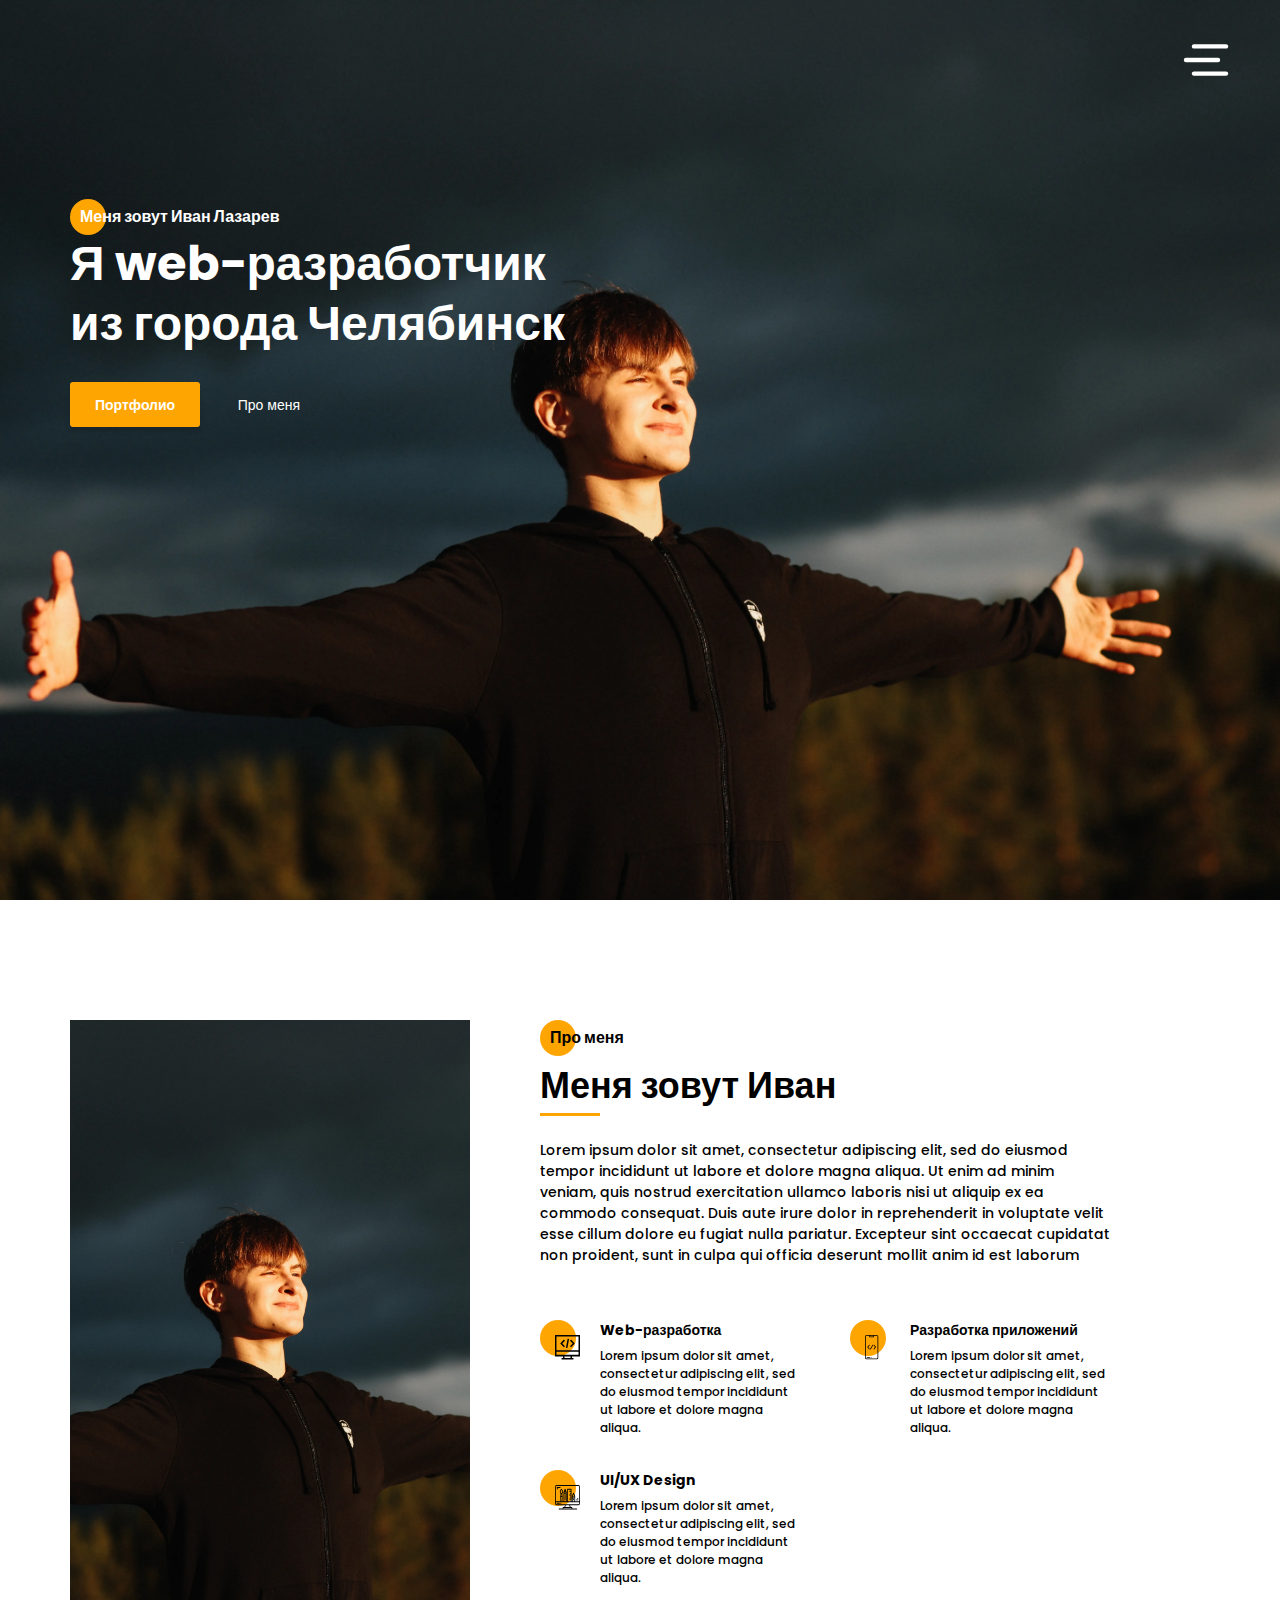
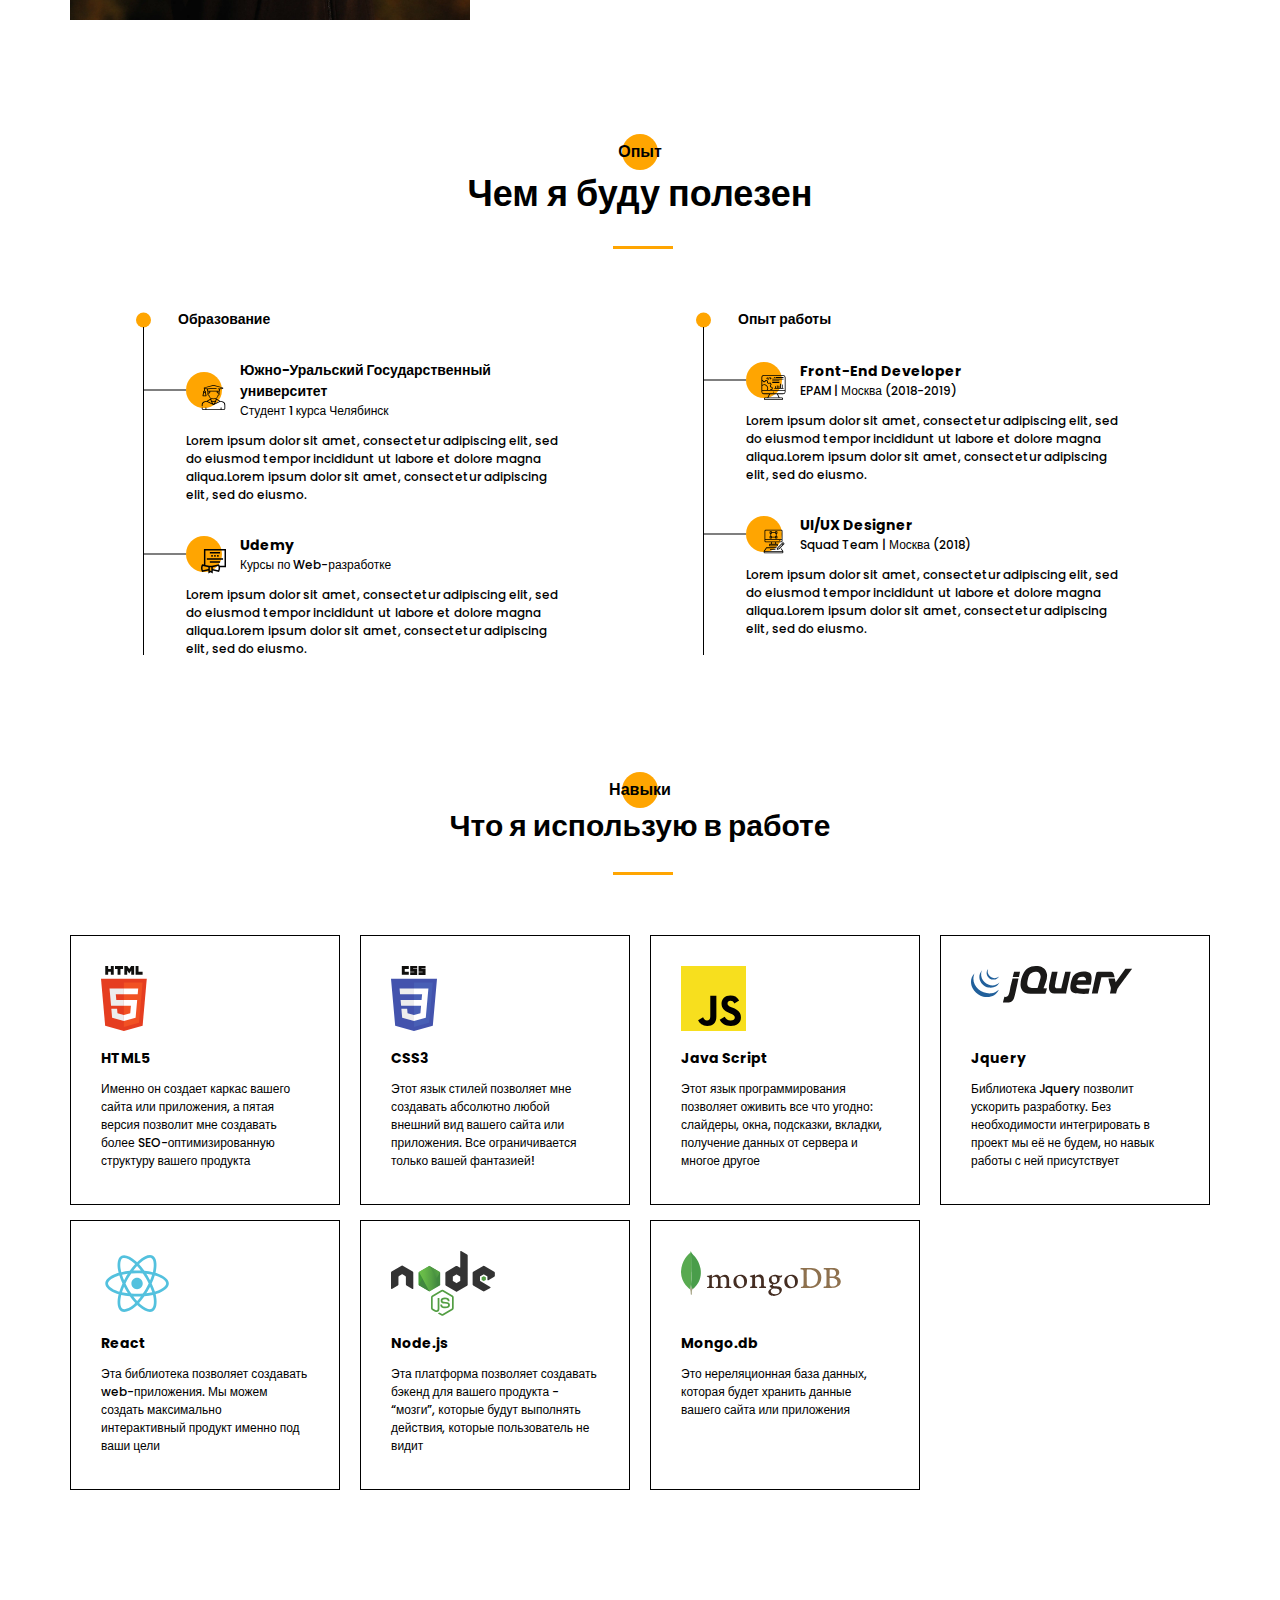
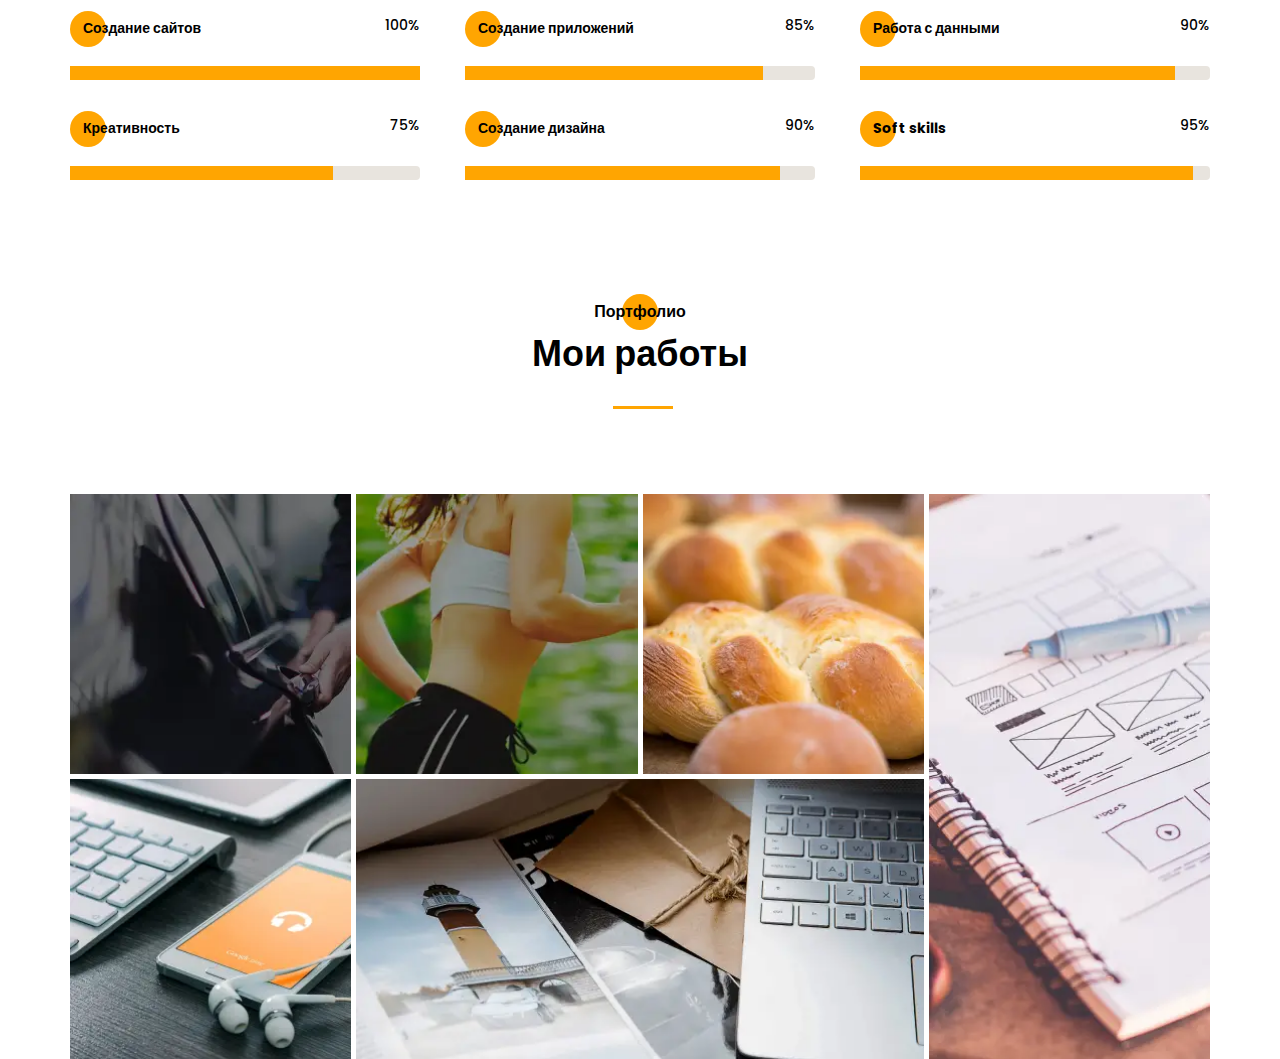
==== commit 159ea040: "Fix adapt for skill section" ====
--- a/Portfolio_main/index.html
+++ b/Portfolio_main/index.html
@@ -403,6 +403,44 @@
 	</div> </section> +				<section class="portfolio ">+    <div class="portfolio__content _container">+        <h3 class="portfolio__title title title_fz16 title_circle-center">Портфолио</h3>+        <div class="portfolio__subtitle title title_fz36">Мои работы</div>+        <div class="portfolio__wrapper">+            <div class="portfolio__item">+                <a href="#" class="portfolio__link">+                    <picture><source srcset="img/works/uber.webp" type="image/webp"><img src="img/works/uber.jpg" alt="uber"></picture>+                </a>+            </div>+            <div class="portfolio__item">+                <a href="#" class="portfolio__link">+                    <picture><source srcset="img/works/pulse.webp" type="image/webp"><img src="img/works/pulse.jpg" alt="pulse"></picture>+                </a>+            </div>+            <div class="portfolio__item">+                <a href="#" class="portfolio__link">+                    <picture><source srcset="img/works/bread.webp" type="image/webp"><img src="img/works/bread.jpg" alt="bread"></picture>+                </a>+            </div>+            <div class="portfolio__item vertical">+                <a href="#" class="portfolio__link">+                    <picture><source srcset="img/works/plans.webp" type="image/webp"><img src="img/works/plans.jpg" alt="plans"></picture>+                </a>+            </div>+            <div class="portfolio__item">+                <a href="#" class="portfolio__link">+                    <picture><source srcset="img/works/ipad.webp" type="image/webp"><img src="img/works/ipad.jpg" alt="ipad"></picture>+                </a>+            </div>+            <div class="portfolio__item horizontal">+                <a href="#" class="portfolio__link">+                    <picture><source srcset="img/works/mac.webp" type="image/webp"><img src="img/works/mac.jpg" alt="mac"></picture>+                </a>+            </div>+        </div>+    </div>+</section> 				 			</main> 		</div>--- a/Portfolio_main/css/style.min.css
+++ b/Portfolio_main/css/style.min.css
@@ -1 +1 @@
-@charset "UTF-8";@font-face{font-family:Poppins;font-display:swap;src:url(../fonts/Poppins-Bold.woff) format("woff"),url(../fonts/Poppins-Bold.woff2) format("woff2");font-weight:700;font-style:normal}@font-face{font-family:Poppins;font-display:swap;src:url(../fonts/Poppins-Medium.woff) format("woff"),url(../fonts/Poppins-Medium.woff2) format("woff2");font-weight:500;font-style:normal}@font-face{font-family:icomoon;src:url(../fonts/icomoon.woff?rgiyg4) format("woff"),url(../fonts/icomoon.woff2?rgiyg4) format("woff2");font-weight:400;font-style:normal;font-display:block}[class*=" icon-"],[class^=icon-]{font-family:icomoon!important;speak:never;font-style:normal;font-weight:400;font-variant:normal;text-transform:none;line-height:1;-webkit-font-smoothing:antialiased;-moz-osx-font-smoothing:grayscale}.icon-close:before{content:"\e901";color:#fff}.icon-p-left:before{content:"\e902";color:#fff}.icon-p-right:before{content:"\e903";color:#fff}.icon-facebook:before{content:"\e904"}.icon-github:before{content:"\e905"}.icon-instagram:before{content:"\e906"}.icon-telegram:before{content:"\e907"}.icon-css3 .path1:before{content:"\e908";color:#4353ad}.icon-css3 .path2:before{content:"\e909";margin-left:-.7080078125em;color:#485fb5}.icon-css3 .path3:before{content:"\e90a";margin-left:-.7080078125em;color:#ededed}.icon-css3 .path4:before{content:"\e90b";margin-left:-.7080078125em;color:#100f0d}.icon-css3 .path5:before{content:"\e90c";margin-left:-.7080078125em;color:#fff}.icon-html5 .path1:before{content:"\e90d";color:#e53d20}.icon-html5 .path2:before{content:"\e90e";margin-left:-.7080078125em;color:#f15123}.icon-html5 .path3:before{content:"\e90f";margin-left:-.7080078125em;color:#ededed}.icon-html5 .path4:before{content:"\e910";margin-left:-.7080078125em;color:#ededed}.icon-html5 .path5:before{content:"\e911";margin-left:-.7080078125em;color:#100f0d}.icon-html5 .path6:before{content:"\e912";margin-left:-.7080078125em;color:#100f0d}.icon-html5 .path7:before{content:"\e913";margin-left:-.7080078125em;color:#100f0d}.icon-html5 .path8:before{content:"\e914";margin-left:-.7080078125em;color:#100f0d}.icon-html5 .path9:before{content:"\e915";margin-left:-.7080078125em;color:#fff}.icon-html5 .path10:before{content:"\e916";margin-left:-.7080078125em;color:#fff}.icon-jquery .path1:before{content:"\e917";color:#1a1918}.icon-jquery .path2:before{content:"\e918";margin-left:-4.3779296875em;color:#1a1918}.icon-jquery .path3:before{content:"\e919";margin-left:-4.3779296875em;color:#1a1918}.icon-jquery .path4:before{content:"\e91a";margin-left:-4.3779296875em;color:#1a1918}.icon-jquery .path5:before{content:"\e91b";margin-left:-4.3779296875em;color:#1a1918}.icon-jquery .path6:before{content:"\e91c";margin-left:-4.3779296875em;color:#1a1918}.icon-jquery .path7:before{content:"\e91d";margin-left:-4.3779296875em;color:#1a1918}.icon-jquery .path8:before{content:"\e91e";margin-left:-4.3779296875em;color:#21609b}.icon-jquery .path9:before{content:"\e91f";margin-left:-4.3779296875em;color:#21609b}.icon-jquery .path10:before{content:"\e920";margin-left:-4.3779296875em;color:#21609b}.icon-js .path1:before{content:"\e921";color:#f7df1e}.icon-js .path2:before{content:"\e922";margin-left:-1em;color:#000}.icon-js .path3:before{content:"\e923";margin-left:-1em;color:#000}.icon-mongodb .path1:before{content:"\e924";color:#8e714e}.icon-mongodb .path2:before{content:"\e925";margin-left:-3.5556640625em;color:#442d22}.icon-mongodb .path3:before{content:"\e926";margin-left:-3.5556640625em;color:#fff}.icon-mongodb .path4:before{content:"\e927";margin-left:-3.5556640625em;color:#a6a385}.icon-mongodb .path5:before{content:"\e928";margin-left:-3.5556640625em;color:#fff}.icon-mongodb .path6:before{content:"\e929";margin-left:-3.5556640625em;color:#499d4a}.icon-mongodb .path7:before{content:"\e92a";margin-left:-3.5556640625em;color:#fff}.icon-mongodb .path8:before{content:"\e92b";margin-left:-3.5556640625em;color:#58aa50}.icon-nodejs .path1:before{content:"\e92c";color:#539e43}.icon-nodejs .path2:before{content:"\e92d";margin-left:-1.599609375em;color:#333}.icon-nodejs .path3:before{content:"\e92e";margin-left:-1.599609375em;color:#333}.icon-nodejs .path4:before{content:"\e92f";margin-left:-1.599609375em;color:#333}.icon-nodejs .path5:before{content:"\e930";margin-left:-1.599609375em;color:#539e43}.icon-nodejs .path6:before{content:"\e931";margin-left:-1.599609375em;color:#000}.icon-nodejs .path7:before{content:"\e932";margin-left:-1.599609375em;color:#000}.icon-nodejs .path8:before{content:"\e933";margin-left:-1.599609375em;color:#000}.icon-nodejs .path9:before{content:"\e934";margin-left:-1.599609375em;color:#000}.icon-nodejs .path10:before{content:"\e935";margin-left:-1.599609375em;color:#000}.icon-react .path1:before{content:"\e936";color:#fff}.icon-react .path2:before{content:"\e937";margin-left:-1.107421875em;color:#53c1de}.icon-react .path3:before{content:"\e938";margin-left:-1.107421875em;color:#fff}.icon-react .path4:before{content:"\e939";margin-left:-1.107421875em;color:#53c1de}.icon-courses:before{content:"\e93a"}.icon-designer:before{content:"\e93b"}.icon-developer:before{content:"\e93c"}.icon-university:before{content:"\e93d"}.icon-design:before{content:"\e93e"}.icon-mobile_dev:before{content:"\e93f"}.icon-web_development:before{content:"\e940"}*{padding:0;margin:0;border:0}*,:after,:before{-webkit-box-sizing:border-box;box-sizing:border-box}:active,:focus{outline:0}a:active,a:focus{outline:0}aside,footer,header,nav,section{display:block}body,html{height:100%;min-width:320px}body{line-height:1;font-family:Poppins,sans-serif;-ms-text-size-adjust:100%;-moz-text-size-adjust:100%;-webkit-text-size-adjust:100%}button,input,textarea{font-family:Poppins,sans-serif}input::-ms-clear{display:none}button{cursor:pointer}button::-moz-focus-inner{padding:0;border:0}a,a:visited{text-decoration:none}a:hover{text-decoration:none}ul li{list-style:none}img{vertical-align:top}h1,h2,h3,h4,h5,h6{font-weight:inherit;font-size:inherit}body{color:#000;font-size:14px}body._lock{overflow:hidden}.wrapper{min-height:100%;opacity:0;-webkit-transition:opacity .8s ease;-o-transition:opacity .8s ease;transition:opacity .8s ease}.wrapper._loaded{opacity:1}._container{max-width:1140px;margin:0 auto}.form{display:grid;grid-template:45px 190px 45px/repeat(2,280px);-webkit-column-gap:25px;-moz-column-gap:25px;column-gap:25px;row-gap:30px}.form label{display:block;position:absolute;width:75px;top:0;-webkit-transform:translateY(-50%);-ms-transform:translateY(-50%);transform:translateY(-50%);left:12px;background-color:#fff;text-align:center;font-weight:500;font-size:12px;line-height:18px}.form__input{position:relative}.form__input input{width:280px;height:100%;border:1px solid #000;font-weight:500;font-size:12px;line-height:18px;padding:0 20px 0 20px}.form__textarea{position:relative;grid-column:1/3}.form__textarea textarea{resize:none;width:100%;height:100%;border:1px solid #000;padding:20px 20px 0 20px;font-weight:500;font-size:12px;line-height:18px}.form__textarea label{width:120px}.form__triggers{grid-column:1/3;display:grid;grid-template-columns:repeat(2,auto);-webkit-column-gap:35px;-moz-column-gap:35px;column-gap:35px}.form__button{font-size:14px;max-width:220px}.form__privacy{position:relative;font-weight:500;font-size:12px;line-height:18px;-ms-flex-item-align:center;align-self:center;padding:0 0 0 21px}.form__privacy input{display:block;position:absolute;width:11px;height:11px;border:1px solid #000;top:3px;left:0}.form__privacy a{color:#2306d6}.btn{height:45px;font-weight:700;background-color:#ffa501;display:-webkit-inline-box;display:-ms-inline-flexbox;display:inline-flex;-webkit-box-pack:center;-ms-flex-pack:center;justify-content:center;-webkit-box-align:center;-ms-flex-align:center;align-items:center;padding:12px 25px;-webkit-box-shadow:0 4px 4px rgba(0,0,0,.15);box-shadow:0 4px 4px rgba(0,0,0,.15);border-radius:3px}.btn._fw{width:100%}.select{position:relative}.select__item{position:relative}.select__title{color:#000;border:1px solid #d9d9d9;background-color:#fff;cursor:pointer;border-radius:4px}.select__value{display:-webkit-box;display:-ms-flexbox;display:flex;font-size:14px;height:30px;padding:0 15px;-webkit-box-align:center;-ms-flex-align:center;align-items:center;-webkit-box-pack:justify;-ms-flex-pack:justify;justify-content:space-between;-webkit-box-orient:horizontal;-webkit-box-direction:reverse;-ms-flex-direction:row-reverse;flex-direction:row-reverse}.select__value span{height:1em;overflow:hidden;display:-webkit-box;-webkit-line-clamp:1;-webkit-box-orient:vertical}.select__value:before{content:"";display:inline-block;-webkit-transition:all .3s ease 0s;-o-transition:all .3s ease 0s;transition:all .3s ease 0s;width:11px;height:7px;background:url(../img/icons/select.svg) center/100% no-repeat}.select__input{width:100%;background-color:transparent;height:100%}.select__options{color:#000;display:none;position:absolute;top:29px;border-radius:0 0 4px 4px;min-width:100%;left:0;background-color:#fff;border-top:0;border:1px solid #d9d9d9;border-top:0;font-size:14px;padding:10px 0 5px 0}.select__option{cursor:pointer;padding:5px 15px;margin:0}.select._active{z-index:5}.select._active .select__value:before{-webkit-transform:rotate(-180deg);-ms-transform:rotate(-180deg);transform:rotate(-180deg)}.select._active .select__options{display:block}input[type=email],input[type=tel],input[type=text],textarea{-webkit-appearance:none;-moz-appearance:none;appearance:none}.input{border-radius:0!important;width:100%;display:block;padding:0 20px}textarea.input{resize:none;padding:0 0}.checkbox{position:relative}.checkbox__input{position:absolute;width:0;height:0;opacity:0;visibility:hidden}.checkbox__input:checked+.checkbox__text:before{background:#fff url(../img/icons/check.svg) center no-repeat}.checkbox__text{display:-webkit-inline-box;display:-ms-inline-flexbox;display:inline-flex;-webkit-box-align:center;-ms-flex-align:center;align-items:center;position:relative;font-size:16px;color:#fff;letter-spacing:-.3px;line-height:calc(20 / 16);cursor:pointer}.checkbox__text:before{content:"";-ms-flex-item-align:start;align-self:flex-start;margin:0 14px 0 0;-webkit-box-flex:0;-ms-flex:0 0 20px;flex:0 0 20px;left:0;top:0;width:20px;height:18px;background:#fff;border:1px solid #a7a9ac}.checkbox a{color:#fff;text-decoration:underline}.checkbox._error .checkbox__text:before{border:1px solid #ee1212}.options{display:-webkit-box;display:-ms-flexbox;display:flex;-webkit-box-orient:vertical;-webkit-box-direction:normal;-ms-flex-direction:column;flex-direction:column;-webkit-box-align:start;-ms-flex-align:start;align-items:flex-start}.options__item{position:relative;cursor:pointer}.options__input{position:absolute;width:0;height:0;opacity:0;left:0;top:0;visibility:hidden}.options__input:checked+.options__text:after{-webkit-transform:scale(1);-ms-transform:scale(1);transform:scale(1)}.options__text{display:-webkit-inline-box;display:-ms-inline-flexbox;display:inline-flex;-webkit-box-align:center;-ms-flex-align:center;align-items:center;position:relative;font-size:16px;color:#fff;letter-spacing:-.3px;line-height:calc(20 / 16)}.options__text:before{content:"";-ms-flex-item-align:start;align-self:flex-start;margin:0 14px 0 0;-webkit-box-flex:0;-ms-flex:0 0 20px;flex:0 0 20px;left:0;top:0;border-radius:50%;width:20px;height:18px;background:#fff;border:1px solid #a7a9ac}.options__text:after{content:"";-webkit-transition:all .3s ease 0s;-o-transition:all .3s ease 0s;transition:all .3s ease 0s;-webkit-transform:scale(0);-ms-transform:scale(0);transform:scale(0);width:10px;height:10px;border-radius:50%;background-color:#77243a;position:absolute;left:5px;top:4px}.rating-block{display:table;font-size:0}.rating{display:inline-block;position:relative;vertical-align:middle}.rating.edit .star{cursor:pointer}.rating .star{width:17px;height:14px;display:inline-block;position:relative;z-index:3}.rating__line{position:absolute;width:85px;height:14px;top:0;left:0;background:url(../img/icons/bg_rating.svg) 0 0 no-repeat;z-index:1;background-size:85px 100%}.rating__activeline{position:absolute;width:0;height:14px;top:0;left:0;background:url(../img/icons/bg_rating_active.svg) 0 0 no-repeat;z-index:2;background-size:85px 100%}.rating__value{display:inline-block;color:#1b3139;font-size:14px;line-height:13px;vertical-align:middle}.quantity{width:88px;height:40px;display:-webkit-box;display:-ms-flexbox;display:flex;border:1px solid rgba(166,166,166,.45)}.quantity__button{-webkit-box-flex:0;-ms-flex:0 0 30px;flex:0 0 30px;position:relative;cursor:pointer}.quantity__button::after,.quantity__button::before{content:"";position:absolute;top:50%;left:50%;-webkit-transition:all .3s ease 0s;-o-transition:all .3s ease 0s;transition:all .3s ease 0s;margin:0 0 0 -4.5px;background-color:#a6a6a6;width:9px;height:1px}.quantity__button_plus::before{-webkit-transform:rotate(-90deg);-ms-transform:rotate(-90deg);transform:rotate(-90deg)}.quantity__input{-webkit-box-flex:1;-ms-flex:1 1 auto;flex:1 1 auto}.quantity__input input{height:100%;color:#a6a6a6;font-size:12px;width:100%;text-align:center}.rotate90{-webkit-transform:rotate(90deg);-ms-transform:rotate(90deg);transform:rotate(90deg)}.vertical{grid-row:1/3;grid-column:4/5}.horizontal{grid-row:2/3;grid-column:2/4}.title{font-weight:700;line-height:21px}.title_fz48{font-size:48px;line-height:60px}.title_fz16{font-size:16px;line-height:24px}.title_fz36{font-size:36px;line-height:60px}.title_fz30{font-size:30px;line-height:48px}.title_small-circle{position:relative}.title_small-circle::before{content:"";position:absolute;width:15px;height:15px;top:50%;-webkit-transform:translateY(-50%);-ms-transform:translateY(-50%);transform:translateY(-50%);left:-7px;background-color:#ffa501;border-radius:50%}.title_circle-center{position:relative;text-align:center}.title_circle-center::before{content:"";position:absolute;width:36px;height:36px;top:0;left:0;border-radius:50%;background-color:#ffa501;z-index:-1}.title_circle-center::before{top:50%;left:50%;-webkit-transform:translateY(-50%) translateX(-50%);-ms-transform:translateY(-50%) translateX(-50%);transform:translateY(-50%) translateX(-50%)}.ham{position:absolute;right:30px;top:20px;cursor:pointer;-webkit-tap-highlight-color:transparent;-webkit-transition:-webkit-transform .4s;transition:-webkit-transform .4s;-o-transition:transform .4s;transition:transform .4s;transition:transform .4s,-webkit-transform .4s;-moz-user-select:none;-webkit-user-select:none;-ms-user-select:none;user-select:none;z-index:1}.hamRotate.active{-webkit-transform:rotate(45deg);-ms-transform:rotate(45deg);transform:rotate(45deg)}.line{fill:none;-webkit-transition:stroke-dasharray .4s,stroke-dashoffset .4s;-o-transition:stroke-dasharray .4s,stroke-dashoffset .4s;transition:stroke-dasharray .4s,stroke-dashoffset .4s;stroke:#fff;stroke-width:5.5;stroke-linecap:round}.ham1 .top{stroke-dasharray:40 139}.ham1 .bottom{stroke-dasharray:40 180}.ham1.active .middle{-webkit-transform:translateX(10%);-ms-transform:translateX(10%);transform:translateX(10%)}.ham1 .middle{-webkit-transition:.6s;-o-transition:.6s;transition:.6s}.ham1.active .top{stroke-dashoffset:-98px}.ham1.active .bottom{stroke-dashoffset:-138px}.row:after{display:block;content:"";clear:both}.rub:after{content:"₽"}ol.counter{list-style-type:none;counter-reset:item}ol.counter li{position:relative;padding:0 0 0 45px}ol.counter li:before{counter-increment:item;content:counter(item);position:absolute;left:0;top:0;color:#818181;font-size:14px;font-weight:700;text-align:center;line-height:26px;border-radius:50%;width:28px;height:28px;border:1px solid #4274bb}.ellipsis{display:block;overflow:hidden;width:100%;white-space:nowrap;-o-text-overflow:ellipsis;text-overflow:ellipsis}.es{overflow:hidden;white-space:nowrap;-o-text-overflow:ellipsis;text-overflow:ellipsis}.table{display:table;font-size:0;width:100%}.trow{display:table-row}.cell{display:table-cell}.cell.full{width:100%}._ibg{position:relative}._ibg img{position:absolute;width:100%;height:100%;top:0;left:0;-o-object-fit:cover;object-fit:cover}body.ie ._ibg{background-position:center;background-size:cover;background-repeat:no-repeat}body.ie ._ibg img{width:0;height:0;opacity:0;visibility:hidden}.video{position:relative;overflow:hidden;height:0;padding-bottom:56.25%}.video embed,.video iframe,.video object,.video video{position:absolute;top:0;left:0;width:100%;height:100%}.videobg embed,.videobg iframe,.videobg object,.videobg video{position:fixed;top:50%;left:50%;min-width:100%;min-height:100%;width:auto;height:auto;z-index:-100;-webkit-transform:translateX(-50%) translateY(-50%);-ms-transform:translateX(-50%) translateY(-50%);transform:translateX(-50%) translateY(-50%);background-size:cover}.moretext{overflow:hidden}.moretext__more{cursor:pointer}.moretext__more span{font-style:normal}.moretext__more span:first-child{display:block}.moretext__more span:last-child{display:none}.moretext__more.active span{font-style:normal}.moretext__more.active span:first-child{display:none}.moretext__more.active span:last-child{display:block}#map{background:url(../img/icons/loading.gif) center/50px no-repeat}._swiper{overflow:hidden}._swiper .swiper-wrapper{width:100%;height:100%;-webkit-box-sizing:content-box;box-sizing:content-box;display:-webkit-box;display:-ms-flexbox;display:flex;position:relative}._swiper.swiper-container-vertical .swiper-wrapper{-webkit-box-orient:vertical;-webkit-box-direction:normal;-ms-flex-direction:column;flex-direction:column}._swiper.swiper-container-autoheight .swiper-wrapper{-webkit-box-align:start;-ms-flex-align:start;align-items:flex-start}.swiper-container-initialized .swiper-slide{-ms-flex-negative:0;flex-shrink:0}.swiper-container-android .swiper-slide,.swiper-container-android .swiper-wrapper{-webkit-transform:translate3d(0,0,0);transform:translate3d(0,0,0)}.swiper-button-lock{display:none!important}.slick-slider{position:relative}.slick-slider .slick-list,.slick-slider .slick-track{-webkit-transform:translate3d(0,0,0);-ms-transform:translate3d(0,0,0);transform:translate3d(0,0,0)}.slick-slider .slick-list{position:relative;overflow:hidden;width:100%}.slick-slider .slick-track{position:relative;width:100%;display:-webkit-box;display:-ms-flexbox;display:flex}.slick-slider .slick-slide{position:relative}.tab__item{display:none}.tab__item.active{display:block}._tabs-block{display:none}._tabs-block._active{display:block}.mirror{-webkit-transform:scale(-1,1);-ms-transform:scale(-1,1);transform:scale(-1,1)}.nicescroll-rails{z-index:1000!important}.gm-style-iw-t{opacity:0}.baloon{opacity:1;right:-7px!important;bottom:80px!important}.baloon button{display:none!important}.baloon:after{display:none!important}.baloon-style{display:none}.baloon-content.gm-style-iw{opacity:1;border-radius:0!important;max-width:300px!important;padding:0!important;left:0!important;width:100%!important;overflow:visible!important}.baloon-content.gm-style-iw>.gm-style-iw-d{overflow:hidden!important;max-width:none!important}.baloon-content.gm-style-iw:after{display:none!important}.baloon-close{top:18px!important}._custom-scroll{position:fixed;right:0;top:0;width:3px;height:100%;z-index:1000}._custom-scroll__line{background-color:rgba(0,0,0,.5);border-radius:3px 0 0 3px;position:relative;left:0;top:0;width:100%}.popup{-webkit-overflow-scrolling:touch;z-index:100;padding:30px 10px;position:fixed;top:0;left:0;width:100%;height:100%;-webkit-transition:visibility .8s ease 0s;-o-transition:visibility .8s ease 0s;transition:visibility .8s ease 0s;visibility:hidden}.popup::before{content:"";background-color:rgba(0,0,0,.9);position:fixed;width:100%;height:100%;top:0;left:0;opacity:0;-webkit-transition:opacity .8s ease 0s;-o-transition:opacity .8s ease 0s;transition:opacity .8s ease 0s}.popup.show{visibility:visible;overflow:auto}.popup.show::before{opacity:1}.popup.show .popup__body{-webkit-transform:scale(1);-ms-transform:scale(1);transform:scale(1)}.popup._active{overflow:auto;visibility:visible}.popup._active::before{opacity:1}.popup._active .popup__body{-webkit-transition:all .3s ease .2s;-o-transition:all .3s ease .2s;transition:all .3s ease .2s;-webkit-transform:scale(1);-ms-transform:scale(1);transform:scale(1)}.popup__content{display:-webkit-box;display:-ms-flexbox;display:flex;-webkit-box-orient:vertical;-webkit-box-direction:normal;-ms-flex-direction:column;flex-direction:column;-webkit-box-align:center;-ms-flex-align:center;align-items:center;min-height:100%;-webkit-box-flex:1;-ms-flex:1 1 auto;flex:1 1 auto;width:100%;display:flex;-webkit-box-pack:center;-ms-flex-pack:center;justify-content:center;align-items:center}.popup__body{-webkit-transform:scale(0);-ms-transform:scale(0);transform:scale(0);-webkit-transition:all .3s ease 0s;-o-transition:all .3s ease 0s;transition:all .3s ease 0s;background-color:#fff;padding:50px;width:100%;max-width:800px}.popup__close{width:15px;height:15px;position:absolute;top:0;right:0;cursor:pointer;z-index:30;background:url(../img/icons/close.svg) 0 0 no-repeat}.page{-webkit-box-flex:1;-ms-flex:1 1 auto;flex:1 1 auto}.sidebar{position:fixed;top:230px;left:50px;height:340px;z-index:1}.sidebar__row{display:-webkit-box;display:-ms-flexbox;display:flex;-webkit-box-orient:vertical;-webkit-box-direction:normal;-ms-flex-direction:column;flex-direction:column;-webkit-box-pack:justify;-ms-flex-pack:justify;justify-content:space-between;-webkit-box-align:center;-ms-flex-align:center;align-items:center;height:100%}.sidebar__link span{color:#fccb9a;font-size:20px}.sidebar__divider{height:70px;width:2px;background-color:#fccb9a}.sidebar__title{color:#fccb9a;width:25px;height:150px;position:relative}.sidebar__title span{display:block;-webkit-transform:rotate(-90deg) translate(-40%,-260%);-ms-transform:rotate(-90deg) translate(-40%,-260%);transform:rotate(-90deg) translate(-40%,-260%);width:150px}.menu{position:fixed;width:100%;height:100%;top:0;left:-120%;opacity:0;visibility:hidden;z-index:1;-webkit-transition:.3s ease;-o-transition:.3s ease;transition:.3s ease}.menu__wrapper{width:345px;height:100vh;background-color:#ffa501;display:-webkit-box;display:-ms-flexbox;display:flex;-webkit-box-orient:vertical;-webkit-box-direction:normal;-ms-flex-direction:column;flex-direction:column;-webkit-box-align:center;-ms-flex-align:center;align-items:center;padding:140px 0 0 0}.menu__navigation{-webkit-box-flex:1;-ms-flex:1 1 auto;flex:1 1 auto}.menu__link{position:relative;margin:0 0 15px 0}.menu__link:last-child{margin:0}.menu__link::before{content:"";position:absolute;width:15px;height:15px;top:50%;left:-35px;-webkit-transform:translateY(-50%);-ms-transform:translateY(-50%);transform:translateY(-50%);border-radius:50%;border:1px solid #000;-webkit-transition:.2s ease-in-out;-o-transition:.2s ease-in-out;transition:.2s ease-in-out}.menu__link a{font-weight:700;font-size:24px;color:#fff}.menu__social{display:-webkit-box;display:-ms-flexbox;display:flex;-webkit-box-align:end;-ms-flex-align:end;align-items:flex-end;margin:0 -8px 50px -8px}.menu__icon{display:-webkit-box;display:-ms-flexbox;display:flex;-webkit-box-align:end;-ms-flex-align:end;align-items:flex-end;color:#000;font-size:20px;padding:0 8px}.menu__overlay{position:fixed;width:100%;height:100%;top:0;right:0;background-color:#000;opacity:.5;z-index:-1}.menu_active{left:0;visibility:visible;opacity:1}.promo{position:relative;padding:205px 0 0 0;height:100vh}.promo__bg{position:absolute;width:100%;min-height:100vh;top:0;left:0;z-index:-1}.promo__content{position:relative;z-index:0}.promo__name{position:relative;color:#fff;margin:0 0 5px 0;z-index:0;padding:0 0 0 10px}.promo__name::before{content:"";position:absolute;width:36px;height:36px;top:0;left:0;border-radius:50%;background-color:#ffa501;z-index:-1}.promo__name::before{top:-25%}.promo__title{color:#fff;width:520px;font-size:48px;line-height:60px;margin:0 0 28px 0}.promo__btns{display:-webkit-box;display:-ms-flexbox;display:flex;-webkit-box-pack:justify;-ms-flex-pack:justify;justify-content:space-between;-webkit-box-align:center;-ms-flex-align:center;align-items:center;width:250px}.promo__link{color:#fff}.promo__link_transparent{padding:12px 20px}.card{display:grid;grid-template-columns:40px 200px;-webkit-column-gap:20px;-moz-column-gap:20px;column-gap:20px}.card__icon{position:relative;width:40px;height:40px;padding:15px 0 0 15px;display:-webkit-box;display:-ms-flexbox;display:flex}.card__icon::before{content:"";position:absolute;width:36px;height:36px;top:0;left:0;border-radius:50%;background-color:#ffa501;z-index:-1}.card__icon img{width:100%;height:100%}.card__title{margin:0 0 6px 0}.card__text{font-size:12px;line-height:18px;color:#000}.about{padding:120px 0 0 0}.about__content{display:grid;grid-template-columns:400px 570px;grid-template-rows:repeat(2,minmax(300px,auto));grid-auto-rows:300px;-webkit-column-gap:70px;-moz-column-gap:70px;column-gap:70px}.about__img{grid-row:1/3;height:600px}.about__img img{width:100%;height:100%;-o-object-fit:cover;object-fit:cover}.about__descr{padding:6px 0 0 0}.about__subtitle{position:relative;margin:0 0 24px 0}.about__subtitle::after{content:"";position:absolute;width:60px;height:3px;bottom:0;left:0;background-color:#ffa501}.about__title{position:relative;padding:0 0 0 10px;margin:0 0 6px 0}.about__title::before{content:"";position:absolute;width:36px;height:36px;top:0;left:0;border-radius:50%;background-color:#ffa501;z-index:-1}.about__title::before{top:50%;-webkit-transform:translateY(-50%);-ms-transform:translateY(-50%);transform:translateY(-50%)}.about__text{line-height:21px;font-weight:500}.about__skills{display:grid;grid-template-columns:repeat(2,1fr);grid-auto-rows:auto;-webkit-column-gap:50px;-moz-column-gap:50px;column-gap:50px}.resume{padding:120px 0 0 0}.resume__subtitle{text-align:center;position:relative;padding:0 0 25px 0}.resume__subtitle::after{content:"";position:absolute;width:60px;height:3px;bottom:0;left:0;background-color:#ffa501}.resume__subtitle::after{left:calc(50% + 3px);-webkit-transform:translateX(-50%);-ms-transform:translateX(-50%);transform:translateX(-50%)}.resume__wrapper{display:grid;grid-template-columns:repeat(2,425px);grid-template-rows:auto;grid-auto-rows:auto;-webkit-column-gap:135px;-moz-column-gap:135px;column-gap:135px;padding:60px 65px 0 65px}.resume__column{position:relative;display:-webkit-box;display:-ms-flexbox;display:flex;-webkit-box-orient:vertical;-webkit-box-direction:normal;-ms-flex-direction:column;flex-direction:column;-webkit-box-pack:end;-ms-flex-pack:end;justify-content:flex-end;padding:0 0 0 8px}.resume__column .title_small-circle{padding:0 0 0 35px}.resume__list{height:100%;position:relative}.resume__list::after{content:"";position:absolute;width:1px;height:100%;top:-3px;left:0;background-color:#000}.resume__list li{position:relative;padding:0 0 0 43px}.resume__list li::after{content:"";position:absolute;width:1px;height:100%;top:-3px;left:0;background-color:#000}.resume-item{padding:30px 0 0 0;height:100%}.resume-item__head{display:-webkit-box;display:-ms-flexbox;display:flex;-webkit-box-align:center;-ms-flex-align:center;align-items:center;margin:0 0 12px 0}.resume-item__icon{position:relative;padding:15px 0 0 15px}.resume-item__icon::before{content:"";position:absolute;width:36px;height:36px;top:0;left:0;border-radius:50%;background-color:#ffa501;z-index:-1}.resume-item__icon::before{top:50%;-webkit-transform:translateY(-50%);-ms-transform:translateY(-50%);transform:translateY(-50%)}.resume-item__icon::after{content:'';position:absolute;width:42px;height:1px;top:50%;-webkit-transform:translateY(-50%);-ms-transform:translateY(-50%);transform:translateY(-50%);left:-42px;background-color:#000}.resume-item__icon img{width:25px;height:25px}.resume-item__text{padding:0 0 0 14px}.resume-item__about{font-weight:500;font-size:12px;line-height:18px}.resume-item__body{font-weight:500;font-size:12px;line-height:18px}.skills{padding:120px 0 0 0}.skills__subtitle{text-align:center;position:relative;padding:0 0 25px 0;margin:0 0 60px 0}.skills__subtitle::after{content:"";position:absolute;width:60px;height:3px;bottom:0;left:0;background-color:#ffa501}.skills__subtitle::after{left:calc(50% + 3px);-webkit-transform:translateX(-50%);-ms-transform:translateX(-50%);transform:translateX(-50%)}.skills__blocks{display:grid;grid-template-columns:repeat(auto-fit,minmax(270px,1fr));grid-template-rows:repeat(2,270px);grid-auto-rows:270px;gap:15px}.skills__progress{padding:120px 0 0 0;display:grid;grid-template-columns:repeat(auto-fit,minmax(350px,1fr));grid-template-rows:repeat(2,70px);grid-auto-rows:70px;-webkit-column-gap:45px;-moz-column-gap:45px;column-gap:45px;row-gap:30px}.skill-block{border:1px solid #000;padding:30px 30px 25px 30px}.skill-block__icon{margin:0 0 20px 0;height:65px}.skill-block__icon img{max-height:100%}.skill-block__title{margin:0 0 15px 0;font-weight:700}.skill-block__descr{font-weight:500;font-size:12px;line-height:18px}.progress-block{position:relative;padding:8px 0 0 0}.progress-block__title{position:relative;padding:0 0 0 13px}.progress-block__title::before{content:"";position:absolute;width:36px;height:36px;top:0;left:0;border-radius:50%;background-color:#ffa501;z-index:-1}.progress-block__title::before{top:50%;-webkit-transform:translateY(-50%);-ms-transform:translateY(-50%);transform:translateY(-50%)}.progress-block__count{position:absolute;top:8px;right:0}.progress-block__progress-bar{position:absolute;bottom:0;left:0;width:100%;height:14px;border-radius:4px;background-color:#e8e4de}.progress-block__progress-bar span{display:block;height:100%;background-color:#ffa501}.portfolio{padding:120px 0 0 0}.portfolio__subtitle{text-align:center;position:relative;padding:0 0 25px 0;margin:0 0 85px 0}.portfolio__subtitle::after{content:"";position:absolute;width:60px;height:3px;bottom:0;left:0;background-color:#ffa501}.portfolio__subtitle::after{left:calc(50% + 3px);-webkit-transform:translateX(-50%);-ms-transform:translateX(-50%);transform:translateX(-50%)}.portfolio__wrapper{display:grid;grid-template-columns:repeat(auto-fit,minmax(280px,1fr));grid-template-rows:repeat(2,280px);grid-auto-rows:280px;gap:5px}.portfolio__item{-webkit-transition:all .6s;-o-transition:all .6s;transition:all .6s}.portfolio__item:hover{-webkit-filter:grayscale(80%);filter:grayscale(80%)}.portfolio__link img{width:100%;height:100%;-o-object-fit:cover;object-fit:cover}.price{padding:120px 0 0 0}.price__content{padding:8px 50px 0 50px}.price__title{margin:0 0 90px 0}.price__title::after{content:"";position:absolute;width:60px;height:3px;bottom:0;left:0;background-color:#ffa501}.price__title::after{bottom:-30px;left:calc(50% + 2px);-webkit-transform:translateX(-50%);-ms-transform:translateX(-50%);transform:translateX(-50%)}.price__list{display:grid;grid-template-columns:repeat(2,360px);grid-template-rows:repeat(3,minmax(45px,auto));grid-auto-rows:minmax(45px,auto);row-gap:15px;-webkit-box-pack:justify;-ms-flex-pack:justify;justify-content:space-between}.price-block{position:relative;padding:0 0 0 25px}.price-block__name{position:relative;width:calc(360px / 2 + 20px)}.price-block__name::before{content:"";position:absolute;width:15px;height:15px;top:0;left:0;border-radius:50%;background-color:#ffa501;z-index:-1}.price-block__name::before{top:50%;left:-25px;-webkit-transform:translateY(-50%);-ms-transform:translateY(-50%);transform:translateY(-50%)}.price-block__cost{position:absolute;right:0;top:0;font-weight:700;line-height:21px}.price-block__descr{margin:5px 0 0 0}.contacts{padding:120px 0 90px 0}.contacts__content{padding:0 35px;display:grid;grid-template-columns:400px auto;-webkit-box-pack:justify;-ms-flex-pack:justify;justify-content:space-between;-webkit-column-gap:20px;-moz-column-gap:20px;column-gap:20px}.contacts__photo img{width:100%;height:100%;-o-object-fit:cover;object-fit:cover}.contacts__descr{padding:6px 0 0 0}.contacts__title{position:relative;padding:0 0 0 10px;margin:0 0 6px 0}.contacts__title::before{content:"";position:absolute;width:36px;height:36px;top:0;left:0;border-radius:50%;background-color:#ffa501;z-index:-1}.contacts__title::before{top:50%;-webkit-transform:translateY(-50%);-ms-transform:translateY(-50%);transform:translateY(-50%)}.contacts__subtitle{position:relative}.contacts__subtitle::after{content:"";position:absolute;width:60px;height:3px;bottom:0;left:0;background-color:#ffa501}.contacts__social-links{display:-webkit-box;display:-ms-flexbox;display:flex;-webkit-box-align:center;-ms-flex-align:center;align-items:center;margin:0 -12.5px}.contacts__text{line-height:21px;font-weight:700;margin:20px 0 20px 0}.contacts__social-link{padding:0 12.5px}.contacts__social-link a{display:-webkit-box;display:-ms-flexbox;display:flex;-webkit-box-pack:center;-ms-flex-pack:center;justify-content:center;-webkit-box-align:center;-ms-flex-align:center;align-items:center;font-size:30px;color:#000}.contacts__form{padding:10px 0 0 0}.privacy-wrapper{font-size:16px;width:100%;min-height:100%;overflow:hidden;padding:30px 30px 50px 30px}.privacy-wrapper h1{margin:0 0 30px 0}.privacy-wrapper h2{margin:0 0 20px 0}.privacy-wrapper ul{padding:0 0 0 50px;margin:0 0 30px 0}.privacy-wrapper ul li{margin:0 0 15px 0;line-height:21px}.privacy-wrapper ul li .text{display:block;margin:0 0 5px 0}.privacy-wrapper p{margin:0 0 20px 0;line-height:21px}.privacy-wrapper .padding-none{padding:0}@media (min-width:991.98px){.quantity__button:hover::after,.quantity__button:hover::before{background-color:rgba(0,0,0,.5)}}@media (min-width:992px){.select__option:hover{background:#d9d9d9}.checkbox a:hover{text-decoration:none}.menu__link:hover::before{background-color:#fff}.menu__link a:hover{text-decoration:underline}.menu__icon:hover{color:#fff}.contacts__social-link a:hover{color:#ffa501}}@media (max-width:1350px){.sidebar{display:none}}@media (max-width:1152px){._container{max-width:970px}.card{grid-template-columns:40px 190px;-webkit-column-gap:15px;-moz-column-gap:15px;column-gap:15px}.about__content{grid-template-columns:400px 520px;-webkit-column-gap:50px;-moz-column-gap:50px;column-gap:50px}.about__skills{-webkit-column-gap:30px;-moz-column-gap:30px;column-gap:30px}.resume__wrapper{grid-template-columns:repeat(2,1fr);-webkit-column-gap:65px;-moz-column-gap:65px;column-gap:65px}}@media (max-width:991.98px){._container{max-width:750px}.select__title{font-size:18px}.select__options{font-size:18px}.title_fz30_m{font-size:30px;line-height:48px}.card{grid-template-columns:40px 320px;-webkit-column-gap:20px;-moz-column-gap:20px;column-gap:20px}.about__content{grid-template-columns:300px 420px;-webkit-column-gap:30px;-moz-column-gap:30px;column-gap:30px}.about__skills{grid-template-columns:1fr;row-gap:30px}.resume__wrapper{-webkit-column-gap:45px;-moz-column-gap:45px;column-gap:45px;padding:40px 20px 0 20px}}@media (max-width:767.98px){._container{max-width:none;padding:0 10px}.title_mb26_m{margin:0 0 26px 0}.card{grid-template-columns:40px 200px;-webkit-column-gap:20px;-moz-column-gap:20px;column-gap:20px}.about{padding:40px 0 0 0}.about__content{grid-template-columns:100%;grid-template-rows:340px auto auto;row-gap:20px}.about__subtitle{margin:0 0 20px 0;padding:0 0 15px 0}.about__img{grid-row:1/2;height:340px}.about__descr{padding:26px 0 0 0}.about__skills{grid-template-columns:repeat(2,1fr);-webkit-column-gap:25px;-moz-column-gap:25px;column-gap:25px}.resume{padding:40px 0 0 0}.skills__subtitle{padding:0 0 15px 0;margin:0 0 40px 0}.skills__progress{padding:40px 0 0 0;grid-template-columns:repeat(auto-fit,minmax(300px,1fr))}}@media (max-width:575.98px){.title_fz24_m{font-size:24px;line-height:36px}.title_fz20_m{font-size:20px;line-height:30px}.title_fz48{font-size:27px;line-height:39px}.ham{right:20px}.promo__name{margin:0 0 10px 0}.promo{padding:328px 0 0 0}.promo__title{width:300px}.about__skills{grid-template-columns:100%}.resume__wrapper{grid-template-columns:minmax(300px,450px);padding:40px 0 0 0;row-gap:40px}.resume__list li::after{top:-7px}.skills__subtitle{padding:0 0 15px 0;margin:0 0 20px 0}.skills__blocks{grid-template-columns:repeat(auto-fit,300px);row-gap:20px;-webkit-box-pack:center;-ms-flex-pack:center;justify-content:center}}@media (max-width:424.98px){.menu__wrapper{width:100%}}+@charset "UTF-8";@font-face{font-family:Poppins;font-display:swap;src:url(../fonts/Poppins-Bold.woff) format("woff"),url(../fonts/Poppins-Bold.woff2) format("woff2");font-weight:700;font-style:normal}@font-face{font-family:Poppins;font-display:swap;src:url(../fonts/Poppins-Medium.woff) format("woff"),url(../fonts/Poppins-Medium.woff2) format("woff2");font-weight:500;font-style:normal}@font-face{font-family:icomoon;src:url(../fonts/icomoon.woff?rgiyg4) format("woff"),url(../fonts/icomoon.woff2?rgiyg4) format("woff2");font-weight:400;font-style:normal;font-display:block}[class*=" icon-"],[class^=icon-]{font-family:icomoon!important;speak:never;font-style:normal;font-weight:400;font-variant:normal;text-transform:none;line-height:1;-webkit-font-smoothing:antialiased;-moz-osx-font-smoothing:grayscale}.icon-close:before{content:"\e901";color:#fff}.icon-p-left:before{content:"\e902";color:#fff}.icon-p-right:before{content:"\e903";color:#fff}.icon-facebook:before{content:"\e904"}.icon-github:before{content:"\e905"}.icon-instagram:before{content:"\e906"}.icon-telegram:before{content:"\e907"}.icon-css3 .path1:before{content:"\e908";color:#4353ad}.icon-css3 .path2:before{content:"\e909";margin-left:-.7080078125em;color:#485fb5}.icon-css3 .path3:before{content:"\e90a";margin-left:-.7080078125em;color:#ededed}.icon-css3 .path4:before{content:"\e90b";margin-left:-.7080078125em;color:#100f0d}.icon-css3 .path5:before{content:"\e90c";margin-left:-.7080078125em;color:#fff}.icon-html5 .path1:before{content:"\e90d";color:#e53d20}.icon-html5 .path2:before{content:"\e90e";margin-left:-.7080078125em;color:#f15123}.icon-html5 .path3:before{content:"\e90f";margin-left:-.7080078125em;color:#ededed}.icon-html5 .path4:before{content:"\e910";margin-left:-.7080078125em;color:#ededed}.icon-html5 .path5:before{content:"\e911";margin-left:-.7080078125em;color:#100f0d}.icon-html5 .path6:before{content:"\e912";margin-left:-.7080078125em;color:#100f0d}.icon-html5 .path7:before{content:"\e913";margin-left:-.7080078125em;color:#100f0d}.icon-html5 .path8:before{content:"\e914";margin-left:-.7080078125em;color:#100f0d}.icon-html5 .path9:before{content:"\e915";margin-left:-.7080078125em;color:#fff}.icon-html5 .path10:before{content:"\e916";margin-left:-.7080078125em;color:#fff}.icon-jquery .path1:before{content:"\e917";color:#1a1918}.icon-jquery .path2:before{content:"\e918";margin-left:-4.3779296875em;color:#1a1918}.icon-jquery .path3:before{content:"\e919";margin-left:-4.3779296875em;color:#1a1918}.icon-jquery .path4:before{content:"\e91a";margin-left:-4.3779296875em;color:#1a1918}.icon-jquery .path5:before{content:"\e91b";margin-left:-4.3779296875em;color:#1a1918}.icon-jquery .path6:before{content:"\e91c";margin-left:-4.3779296875em;color:#1a1918}.icon-jquery .path7:before{content:"\e91d";margin-left:-4.3779296875em;color:#1a1918}.icon-jquery .path8:before{content:"\e91e";margin-left:-4.3779296875em;color:#21609b}.icon-jquery .path9:before{content:"\e91f";margin-left:-4.3779296875em;color:#21609b}.icon-jquery .path10:before{content:"\e920";margin-left:-4.3779296875em;color:#21609b}.icon-js .path1:before{content:"\e921";color:#f7df1e}.icon-js .path2:before{content:"\e922";margin-left:-1em;color:#000}.icon-js .path3:before{content:"\e923";margin-left:-1em;color:#000}.icon-mongodb .path1:before{content:"\e924";color:#8e714e}.icon-mongodb .path2:before{content:"\e925";margin-left:-3.5556640625em;color:#442d22}.icon-mongodb .path3:before{content:"\e926";margin-left:-3.5556640625em;color:#fff}.icon-mongodb .path4:before{content:"\e927";margin-left:-3.5556640625em;color:#a6a385}.icon-mongodb .path5:before{content:"\e928";margin-left:-3.5556640625em;color:#fff}.icon-mongodb .path6:before{content:"\e929";margin-left:-3.5556640625em;color:#499d4a}.icon-mongodb .path7:before{content:"\e92a";margin-left:-3.5556640625em;color:#fff}.icon-mongodb .path8:before{content:"\e92b";margin-left:-3.5556640625em;color:#58aa50}.icon-nodejs .path1:before{content:"\e92c";color:#539e43}.icon-nodejs .path2:before{content:"\e92d";margin-left:-1.599609375em;color:#333}.icon-nodejs .path3:before{content:"\e92e";margin-left:-1.599609375em;color:#333}.icon-nodejs .path4:before{content:"\e92f";margin-left:-1.599609375em;color:#333}.icon-nodejs .path5:before{content:"\e930";margin-left:-1.599609375em;color:#539e43}.icon-nodejs .path6:before{content:"\e931";margin-left:-1.599609375em;color:#000}.icon-nodejs .path7:before{content:"\e932";margin-left:-1.599609375em;color:#000}.icon-nodejs .path8:before{content:"\e933";margin-left:-1.599609375em;color:#000}.icon-nodejs .path9:before{content:"\e934";margin-left:-1.599609375em;color:#000}.icon-nodejs .path10:before{content:"\e935";margin-left:-1.599609375em;color:#000}.icon-react .path1:before{content:"\e936";color:#fff}.icon-react .path2:before{content:"\e937";margin-left:-1.107421875em;color:#53c1de}.icon-react .path3:before{content:"\e938";margin-left:-1.107421875em;color:#fff}.icon-react .path4:before{content:"\e939";margin-left:-1.107421875em;color:#53c1de}.icon-courses:before{content:"\e93a"}.icon-designer:before{content:"\e93b"}.icon-developer:before{content:"\e93c"}.icon-university:before{content:"\e93d"}.icon-design:before{content:"\e93e"}.icon-mobile_dev:before{content:"\e93f"}.icon-web_development:before{content:"\e940"}*{padding:0;margin:0;border:0}*,:after,:before{-webkit-box-sizing:border-box;box-sizing:border-box}:active,:focus{outline:0}a:active,a:focus{outline:0}aside,footer,header,nav,section{display:block}body,html{height:100%;min-width:320px}body{line-height:1;font-family:Poppins,sans-serif;-ms-text-size-adjust:100%;-moz-text-size-adjust:100%;-webkit-text-size-adjust:100%}button,input,textarea{font-family:Poppins,sans-serif}input::-ms-clear{display:none}button{cursor:pointer}button::-moz-focus-inner{padding:0;border:0}a,a:visited{text-decoration:none}a:hover{text-decoration:none}ul li{list-style:none}img{vertical-align:top}h1,h2,h3,h4,h5,h6{font-weight:inherit;font-size:inherit}body{color:#000;font-size:14px}body._lock{overflow:hidden}.wrapper{min-height:100%;opacity:0;-webkit-transition:opacity .8s ease;-o-transition:opacity .8s ease;transition:opacity .8s ease}.wrapper._loaded{opacity:1}._container{max-width:1140px;margin:0 auto}.form{display:grid;grid-template:45px 190px 45px/repeat(2,280px);-webkit-column-gap:25px;-moz-column-gap:25px;column-gap:25px;row-gap:30px}.form label{display:block;position:absolute;width:75px;top:0;-webkit-transform:translateY(-50%);-ms-transform:translateY(-50%);transform:translateY(-50%);left:12px;background-color:#fff;text-align:center;font-weight:500;font-size:12px;line-height:18px}.form__input{position:relative}.form__input input{width:280px;height:100%;border:1px solid #000;font-weight:500;font-size:12px;line-height:18px;padding:0 20px 0 20px}.form__textarea{position:relative;grid-column:1/3}.form__textarea textarea{resize:none;width:100%;height:100%;border:1px solid #000;padding:20px 20px 0 20px;font-weight:500;font-size:12px;line-height:18px}.form__textarea label{width:120px}.form__triggers{grid-column:1/3;display:grid;grid-template-columns:repeat(2,auto);-webkit-column-gap:35px;-moz-column-gap:35px;column-gap:35px}.form__button{font-size:14px;max-width:220px}.form__privacy{position:relative;font-weight:500;font-size:12px;line-height:18px;-ms-flex-item-align:center;align-self:center;padding:0 0 0 21px}.form__privacy input{display:block;position:absolute;width:11px;height:11px;border:1px solid #000;top:3px;left:0}.form__privacy a{color:#2306d6}.btn{height:45px;font-weight:700;background-color:#ffa501;display:-webkit-inline-box;display:-ms-inline-flexbox;display:inline-flex;-webkit-box-pack:center;-ms-flex-pack:center;justify-content:center;-webkit-box-align:center;-ms-flex-align:center;align-items:center;padding:12px 25px;-webkit-box-shadow:0 4px 4px rgba(0,0,0,.15);box-shadow:0 4px 4px rgba(0,0,0,.15);border-radius:3px}.btn._fw{width:100%}.select{position:relative}.select__item{position:relative}.select__title{color:#000;border:1px solid #d9d9d9;background-color:#fff;cursor:pointer;border-radius:4px}.select__value{display:-webkit-box;display:-ms-flexbox;display:flex;font-size:14px;height:30px;padding:0 15px;-webkit-box-align:center;-ms-flex-align:center;align-items:center;-webkit-box-pack:justify;-ms-flex-pack:justify;justify-content:space-between;-webkit-box-orient:horizontal;-webkit-box-direction:reverse;-ms-flex-direction:row-reverse;flex-direction:row-reverse}.select__value span{height:1em;overflow:hidden;display:-webkit-box;-webkit-line-clamp:1;-webkit-box-orient:vertical}.select__value:before{content:"";display:inline-block;-webkit-transition:all .3s ease 0s;-o-transition:all .3s ease 0s;transition:all .3s ease 0s;width:11px;height:7px;background:url(../img/icons/select.svg) center/100% no-repeat}.select__input{width:100%;background-color:transparent;height:100%}.select__options{color:#000;display:none;position:absolute;top:29px;border-radius:0 0 4px 4px;min-width:100%;left:0;background-color:#fff;border-top:0;border:1px solid #d9d9d9;border-top:0;font-size:14px;padding:10px 0 5px 0}.select__option{cursor:pointer;padding:5px 15px;margin:0}.select._active{z-index:5}.select._active .select__value:before{-webkit-transform:rotate(-180deg);-ms-transform:rotate(-180deg);transform:rotate(-180deg)}.select._active .select__options{display:block}input[type=email],input[type=tel],input[type=text],textarea{-webkit-appearance:none;-moz-appearance:none;appearance:none}.input{border-radius:0!important;width:100%;display:block;padding:0 20px}textarea.input{resize:none;padding:0 0}.checkbox{position:relative}.checkbox__input{position:absolute;width:0;height:0;opacity:0;visibility:hidden}.checkbox__input:checked+.checkbox__text:before{background:#fff url(../img/icons/check.svg) center no-repeat}.checkbox__text{display:-webkit-inline-box;display:-ms-inline-flexbox;display:inline-flex;-webkit-box-align:center;-ms-flex-align:center;align-items:center;position:relative;font-size:16px;color:#fff;letter-spacing:-.3px;line-height:calc(20 / 16);cursor:pointer}.checkbox__text:before{content:"";-ms-flex-item-align:start;align-self:flex-start;margin:0 14px 0 0;-webkit-box-flex:0;-ms-flex:0 0 20px;flex:0 0 20px;left:0;top:0;width:20px;height:18px;background:#fff;border:1px solid #a7a9ac}.checkbox a{color:#fff;text-decoration:underline}.checkbox._error .checkbox__text:before{border:1px solid #ee1212}.options{display:-webkit-box;display:-ms-flexbox;display:flex;-webkit-box-orient:vertical;-webkit-box-direction:normal;-ms-flex-direction:column;flex-direction:column;-webkit-box-align:start;-ms-flex-align:start;align-items:flex-start}.options__item{position:relative;cursor:pointer}.options__input{position:absolute;width:0;height:0;opacity:0;left:0;top:0;visibility:hidden}.options__input:checked+.options__text:after{-webkit-transform:scale(1);-ms-transform:scale(1);transform:scale(1)}.options__text{display:-webkit-inline-box;display:-ms-inline-flexbox;display:inline-flex;-webkit-box-align:center;-ms-flex-align:center;align-items:center;position:relative;font-size:16px;color:#fff;letter-spacing:-.3px;line-height:calc(20 / 16)}.options__text:before{content:"";-ms-flex-item-align:start;align-self:flex-start;margin:0 14px 0 0;-webkit-box-flex:0;-ms-flex:0 0 20px;flex:0 0 20px;left:0;top:0;border-radius:50%;width:20px;height:18px;background:#fff;border:1px solid #a7a9ac}.options__text:after{content:"";-webkit-transition:all .3s ease 0s;-o-transition:all .3s ease 0s;transition:all .3s ease 0s;-webkit-transform:scale(0);-ms-transform:scale(0);transform:scale(0);width:10px;height:10px;border-radius:50%;background-color:#77243a;position:absolute;left:5px;top:4px}.rating-block{display:table;font-size:0}.rating{display:inline-block;position:relative;vertical-align:middle}.rating.edit .star{cursor:pointer}.rating .star{width:17px;height:14px;display:inline-block;position:relative;z-index:3}.rating__line{position:absolute;width:85px;height:14px;top:0;left:0;background:url(../img/icons/bg_rating.svg) 0 0 no-repeat;z-index:1;background-size:85px 100%}.rating__activeline{position:absolute;width:0;height:14px;top:0;left:0;background:url(../img/icons/bg_rating_active.svg) 0 0 no-repeat;z-index:2;background-size:85px 100%}.rating__value{display:inline-block;color:#1b3139;font-size:14px;line-height:13px;vertical-align:middle}.quantity{width:88px;height:40px;display:-webkit-box;display:-ms-flexbox;display:flex;border:1px solid rgba(166,166,166,.45)}.quantity__button{-webkit-box-flex:0;-ms-flex:0 0 30px;flex:0 0 30px;position:relative;cursor:pointer}.quantity__button::after,.quantity__button::before{content:"";position:absolute;top:50%;left:50%;-webkit-transition:all .3s ease 0s;-o-transition:all .3s ease 0s;transition:all .3s ease 0s;margin:0 0 0 -4.5px;background-color:#a6a6a6;width:9px;height:1px}.quantity__button_plus::before{-webkit-transform:rotate(-90deg);-ms-transform:rotate(-90deg);transform:rotate(-90deg)}.quantity__input{-webkit-box-flex:1;-ms-flex:1 1 auto;flex:1 1 auto}.quantity__input input{height:100%;color:#a6a6a6;font-size:12px;width:100%;text-align:center}.rotate90{-webkit-transform:rotate(90deg);-ms-transform:rotate(90deg);transform:rotate(90deg)}.vertical{grid-row:1/3;grid-column:4/5}.horizontal{grid-row:2/3;grid-column:2/4}.title{font-weight:700;line-height:21px}.title_fz48{font-size:48px;line-height:60px}.title_fz16{font-size:16px;line-height:24px}.title_fz36{font-size:36px;line-height:60px}.title_fz30{font-size:30px;line-height:48px}.title_small-circle{position:relative}.title_small-circle::before{content:"";position:absolute;width:15px;height:15px;top:50%;-webkit-transform:translateY(-50%);-ms-transform:translateY(-50%);transform:translateY(-50%);left:-7px;background-color:#ffa501;border-radius:50%}.title_circle-center{position:relative;text-align:center}.title_circle-center::before{content:"";position:absolute;width:36px;height:36px;top:0;left:0;border-radius:50%;background-color:#ffa501;z-index:-1}.title_circle-center::before{top:50%;left:50%;-webkit-transform:translateY(-50%) translateX(-50%);-ms-transform:translateY(-50%) translateX(-50%);transform:translateY(-50%) translateX(-50%)}.ham{position:absolute;right:30px;top:20px;cursor:pointer;-webkit-tap-highlight-color:transparent;-webkit-transition:-webkit-transform .4s;transition:-webkit-transform .4s;-o-transition:transform .4s;transition:transform .4s;transition:transform .4s,-webkit-transform .4s;-moz-user-select:none;-webkit-user-select:none;-ms-user-select:none;user-select:none;z-index:1}.hamRotate.active{-webkit-transform:rotate(45deg);-ms-transform:rotate(45deg);transform:rotate(45deg)}.line{fill:none;-webkit-transition:stroke-dasharray .4s,stroke-dashoffset .4s;-o-transition:stroke-dasharray .4s,stroke-dashoffset .4s;transition:stroke-dasharray .4s,stroke-dashoffset .4s;stroke:#fff;stroke-width:5.5;stroke-linecap:round}.ham1 .top{stroke-dasharray:40 139}.ham1 .bottom{stroke-dasharray:40 180}.ham1.active .middle{-webkit-transform:translateX(10%);-ms-transform:translateX(10%);transform:translateX(10%)}.ham1 .middle{-webkit-transition:.6s;-o-transition:.6s;transition:.6s}.ham1.active .top{stroke-dashoffset:-98px}.ham1.active .bottom{stroke-dashoffset:-138px}.row:after{display:block;content:"";clear:both}.rub:after{content:"₽"}ol.counter{list-style-type:none;counter-reset:item}ol.counter li{position:relative;padding:0 0 0 45px}ol.counter li:before{counter-increment:item;content:counter(item);position:absolute;left:0;top:0;color:#818181;font-size:14px;font-weight:700;text-align:center;line-height:26px;border-radius:50%;width:28px;height:28px;border:1px solid #4274bb}.ellipsis{display:block;overflow:hidden;width:100%;white-space:nowrap;-o-text-overflow:ellipsis;text-overflow:ellipsis}.es{overflow:hidden;white-space:nowrap;-o-text-overflow:ellipsis;text-overflow:ellipsis}.table{display:table;font-size:0;width:100%}.trow{display:table-row}.cell{display:table-cell}.cell.full{width:100%}._ibg{position:relative}._ibg img{position:absolute;width:100%;height:100%;top:0;left:0;-o-object-fit:cover;object-fit:cover}body.ie ._ibg{background-position:center;background-size:cover;background-repeat:no-repeat}body.ie ._ibg img{width:0;height:0;opacity:0;visibility:hidden}.video{position:relative;overflow:hidden;height:0;padding-bottom:56.25%}.video embed,.video iframe,.video object,.video video{position:absolute;top:0;left:0;width:100%;height:100%}.videobg embed,.videobg iframe,.videobg object,.videobg video{position:fixed;top:50%;left:50%;min-width:100%;min-height:100%;width:auto;height:auto;z-index:-100;-webkit-transform:translateX(-50%) translateY(-50%);-ms-transform:translateX(-50%) translateY(-50%);transform:translateX(-50%) translateY(-50%);background-size:cover}.moretext{overflow:hidden}.moretext__more{cursor:pointer}.moretext__more span{font-style:normal}.moretext__more span:first-child{display:block}.moretext__more span:last-child{display:none}.moretext__more.active span{font-style:normal}.moretext__more.active span:first-child{display:none}.moretext__more.active span:last-child{display:block}#map{background:url(../img/icons/loading.gif) center/50px no-repeat}._swiper{overflow:hidden}._swiper .swiper-wrapper{width:100%;height:100%;-webkit-box-sizing:content-box;box-sizing:content-box;display:-webkit-box;display:-ms-flexbox;display:flex;position:relative}._swiper.swiper-container-vertical .swiper-wrapper{-webkit-box-orient:vertical;-webkit-box-direction:normal;-ms-flex-direction:column;flex-direction:column}._swiper.swiper-container-autoheight .swiper-wrapper{-webkit-box-align:start;-ms-flex-align:start;align-items:flex-start}.swiper-container-initialized .swiper-slide{-ms-flex-negative:0;flex-shrink:0}.swiper-container-android .swiper-slide,.swiper-container-android .swiper-wrapper{-webkit-transform:translate3d(0,0,0);transform:translate3d(0,0,0)}.swiper-button-lock{display:none!important}.slick-slider{position:relative}.slick-slider .slick-list,.slick-slider .slick-track{-webkit-transform:translate3d(0,0,0);-ms-transform:translate3d(0,0,0);transform:translate3d(0,0,0)}.slick-slider .slick-list{position:relative;overflow:hidden;width:100%}.slick-slider .slick-track{position:relative;width:100%;display:-webkit-box;display:-ms-flexbox;display:flex}.slick-slider .slick-slide{position:relative}.tab__item{display:none}.tab__item.active{display:block}._tabs-block{display:none}._tabs-block._active{display:block}.mirror{-webkit-transform:scale(-1,1);-ms-transform:scale(-1,1);transform:scale(-1,1)}.nicescroll-rails{z-index:1000!important}.gm-style-iw-t{opacity:0}.baloon{opacity:1;right:-7px!important;bottom:80px!important}.baloon button{display:none!important}.baloon:after{display:none!important}.baloon-style{display:none}.baloon-content.gm-style-iw{opacity:1;border-radius:0!important;max-width:300px!important;padding:0!important;left:0!important;width:100%!important;overflow:visible!important}.baloon-content.gm-style-iw>.gm-style-iw-d{overflow:hidden!important;max-width:none!important}.baloon-content.gm-style-iw:after{display:none!important}.baloon-close{top:18px!important}._custom-scroll{position:fixed;right:0;top:0;width:3px;height:100%;z-index:1000}._custom-scroll__line{background-color:rgba(0,0,0,.5);border-radius:3px 0 0 3px;position:relative;left:0;top:0;width:100%}.popup{-webkit-overflow-scrolling:touch;z-index:100;padding:30px 10px;position:fixed;top:0;left:0;width:100%;height:100%;-webkit-transition:visibility .8s ease 0s;-o-transition:visibility .8s ease 0s;transition:visibility .8s ease 0s;visibility:hidden}.popup::before{content:"";background-color:rgba(0,0,0,.9);position:fixed;width:100%;height:100%;top:0;left:0;opacity:0;-webkit-transition:opacity .8s ease 0s;-o-transition:opacity .8s ease 0s;transition:opacity .8s ease 0s}.popup.show{visibility:visible;overflow:auto}.popup.show::before{opacity:1}.popup.show .popup__body{-webkit-transform:scale(1);-ms-transform:scale(1);transform:scale(1)}.popup._active{overflow:auto;visibility:visible}.popup._active::before{opacity:1}.popup._active .popup__body{-webkit-transition:all .3s ease .2s;-o-transition:all .3s ease .2s;transition:all .3s ease .2s;-webkit-transform:scale(1);-ms-transform:scale(1);transform:scale(1)}.popup__content{display:-webkit-box;display:-ms-flexbox;display:flex;-webkit-box-orient:vertical;-webkit-box-direction:normal;-ms-flex-direction:column;flex-direction:column;-webkit-box-align:center;-ms-flex-align:center;align-items:center;min-height:100%;-webkit-box-flex:1;-ms-flex:1 1 auto;flex:1 1 auto;width:100%;display:flex;-webkit-box-pack:center;-ms-flex-pack:center;justify-content:center;align-items:center}.popup__body{-webkit-transform:scale(0);-ms-transform:scale(0);transform:scale(0);-webkit-transition:all .3s ease 0s;-o-transition:all .3s ease 0s;transition:all .3s ease 0s;background-color:#fff;padding:50px;width:100%;max-width:800px}.popup__close{width:15px;height:15px;position:absolute;top:0;right:0;cursor:pointer;z-index:30;background:url(../img/icons/close.svg) 0 0 no-repeat}.page{-webkit-box-flex:1;-ms-flex:1 1 auto;flex:1 1 auto}.sidebar{position:fixed;top:230px;left:50px;height:340px;z-index:1}.sidebar__row{display:-webkit-box;display:-ms-flexbox;display:flex;-webkit-box-orient:vertical;-webkit-box-direction:normal;-ms-flex-direction:column;flex-direction:column;-webkit-box-pack:justify;-ms-flex-pack:justify;justify-content:space-between;-webkit-box-align:center;-ms-flex-align:center;align-items:center;height:100%}.sidebar__link span{color:#fccb9a;font-size:20px}.sidebar__divider{height:70px;width:2px;background-color:#fccb9a}.sidebar__title{color:#fccb9a;width:25px;height:150px;position:relative}.sidebar__title span{display:block;-webkit-transform:rotate(-90deg) translate(-40%,-260%);-ms-transform:rotate(-90deg) translate(-40%,-260%);transform:rotate(-90deg) translate(-40%,-260%);width:150px}.menu{position:fixed;width:100%;height:100%;top:0;left:-120%;opacity:0;visibility:hidden;z-index:1;-webkit-transition:.3s ease;-o-transition:.3s ease;transition:.3s ease}.menu__wrapper{width:345px;height:100vh;background-color:#ffa501;display:-webkit-box;display:-ms-flexbox;display:flex;-webkit-box-orient:vertical;-webkit-box-direction:normal;-ms-flex-direction:column;flex-direction:column;-webkit-box-align:center;-ms-flex-align:center;align-items:center;padding:140px 0 0 0}.menu__navigation{-webkit-box-flex:1;-ms-flex:1 1 auto;flex:1 1 auto}.menu__link{position:relative;margin:0 0 15px 0}.menu__link:last-child{margin:0}.menu__link::before{content:"";position:absolute;width:15px;height:15px;top:50%;left:-35px;-webkit-transform:translateY(-50%);-ms-transform:translateY(-50%);transform:translateY(-50%);border-radius:50%;border:1px solid #000;-webkit-transition:.2s ease-in-out;-o-transition:.2s ease-in-out;transition:.2s ease-in-out}.menu__link a{font-weight:700;font-size:24px;color:#fff}.menu__social{display:-webkit-box;display:-ms-flexbox;display:flex;-webkit-box-align:end;-ms-flex-align:end;align-items:flex-end;margin:0 -8px 50px -8px}.menu__icon{display:-webkit-box;display:-ms-flexbox;display:flex;-webkit-box-align:end;-ms-flex-align:end;align-items:flex-end;color:#000;font-size:20px;padding:0 8px}.menu__overlay{position:fixed;width:100%;height:100%;top:0;right:0;background-color:#000;opacity:.5;z-index:-1}.menu_active{left:0;visibility:visible;opacity:1}.promo{position:relative;padding:205px 0 0 0;height:100vh}.promo__bg{position:absolute;width:100%;min-height:100vh;top:0;left:0;z-index:-1}.promo__content{position:relative;z-index:0}.promo__name{position:relative;color:#fff;margin:0 0 5px 0;z-index:0;padding:0 0 0 10px}.promo__name::before{content:"";position:absolute;width:36px;height:36px;top:0;left:0;border-radius:50%;background-color:#ffa501;z-index:-1}.promo__name::before{top:-25%}.promo__title{color:#fff;width:520px;font-size:48px;line-height:60px;margin:0 0 28px 0}.promo__btns{display:-webkit-box;display:-ms-flexbox;display:flex;-webkit-box-pack:justify;-ms-flex-pack:justify;justify-content:space-between;-webkit-box-align:center;-ms-flex-align:center;align-items:center;width:250px}.promo__link{color:#fff}.promo__link_transparent{padding:12px 20px}.card{display:grid;grid-template-columns:40px 200px;-webkit-column-gap:20px;-moz-column-gap:20px;column-gap:20px}.card__icon{position:relative;width:40px;height:40px;padding:15px 0 0 15px;display:-webkit-box;display:-ms-flexbox;display:flex}.card__icon::before{content:"";position:absolute;width:36px;height:36px;top:0;left:0;border-radius:50%;background-color:#ffa501;z-index:-1}.card__icon img{width:100%;height:100%}.card__title{margin:0 0 6px 0}.card__text{font-size:12px;line-height:18px;color:#000}.about{padding:120px 0 0 0}.about__content{display:grid;grid-template-columns:400px 570px;grid-template-rows:repeat(2,minmax(300px,auto));grid-auto-rows:300px;-webkit-column-gap:70px;-moz-column-gap:70px;column-gap:70px}.about__img{grid-row:1/3;height:600px}.about__img img{width:100%;height:100%;-o-object-fit:cover;object-fit:cover}.about__descr{padding:6px 0 0 0}.about__subtitle{position:relative;margin:0 0 24px 0}.about__subtitle::after{content:"";position:absolute;width:60px;height:3px;bottom:0;left:0;background-color:#ffa501}.about__title{position:relative;padding:0 0 0 10px;margin:0 0 6px 0}.about__title::before{content:"";position:absolute;width:36px;height:36px;top:0;left:0;border-radius:50%;background-color:#ffa501;z-index:-1}.about__title::before{top:50%;-webkit-transform:translateY(-50%);-ms-transform:translateY(-50%);transform:translateY(-50%)}.about__text{line-height:21px;font-weight:500}.about__skills{display:grid;grid-template-columns:repeat(2,1fr);grid-auto-rows:auto;-webkit-column-gap:50px;-moz-column-gap:50px;column-gap:50px}.resume{padding:120px 0 0 0}.resume__subtitle{text-align:center;position:relative;padding:0 0 25px 0}.resume__subtitle::after{content:"";position:absolute;width:60px;height:3px;bottom:0;left:0;background-color:#ffa501}.resume__subtitle::after{left:calc(50% + 3px);-webkit-transform:translateX(-50%);-ms-transform:translateX(-50%);transform:translateX(-50%)}.resume__wrapper{display:grid;grid-template-columns:repeat(2,425px);grid-template-rows:auto;grid-auto-rows:auto;-webkit-column-gap:135px;-moz-column-gap:135px;column-gap:135px;padding:60px 65px 0 65px}.resume__column{position:relative;display:-webkit-box;display:-ms-flexbox;display:flex;-webkit-box-orient:vertical;-webkit-box-direction:normal;-ms-flex-direction:column;flex-direction:column;-webkit-box-pack:end;-ms-flex-pack:end;justify-content:flex-end;padding:0 0 0 8px}.resume__column .title_small-circle{padding:0 0 0 35px}.resume__list{height:100%;position:relative}.resume__list::after{content:"";position:absolute;width:1px;height:100%;top:-3px;left:0;background-color:#000}.resume__list li{position:relative;padding:0 0 0 43px}.resume__list li::after{content:"";position:absolute;width:1px;height:100%;top:-3px;left:0;background-color:#000}.resume-item{padding:30px 0 0 0;height:100%}.resume-item__head{display:-webkit-box;display:-ms-flexbox;display:flex;-webkit-box-align:center;-ms-flex-align:center;align-items:center;margin:0 0 12px 0}.resume-item__icon{position:relative;padding:15px 0 0 15px}.resume-item__icon::before{content:"";position:absolute;width:36px;height:36px;top:0;left:0;border-radius:50%;background-color:#ffa501;z-index:-1}.resume-item__icon::before{top:50%;-webkit-transform:translateY(-50%);-ms-transform:translateY(-50%);transform:translateY(-50%)}.resume-item__icon::after{content:'';position:absolute;width:42px;height:1px;top:50%;-webkit-transform:translateY(-50%);-ms-transform:translateY(-50%);transform:translateY(-50%);left:-42px;background-color:#000}.resume-item__icon img{width:25px;height:25px}.resume-item__text{padding:0 0 0 14px}.resume-item__about{font-weight:500;font-size:12px;line-height:18px}.resume-item__body{font-weight:500;font-size:12px;line-height:18px}.skills{padding:120px 0 0 0}.skills__subtitle{text-align:center;position:relative;padding:0 0 25px 0;margin:0 0 60px 0}.skills__subtitle::after{content:"";position:absolute;width:60px;height:3px;bottom:0;left:0;background-color:#ffa501}.skills__subtitle::after{left:calc(50% + 3px);-webkit-transform:translateX(-50%);-ms-transform:translateX(-50%);transform:translateX(-50%)}.skills__blocks{display:grid;grid-template-columns:repeat(auto-fit,270px);grid-template-rows:repeat(2,270px);grid-auto-rows:270px;gap:15px;-webkit-box-pack:justify;-ms-flex-pack:justify;justify-content:space-between}.skills__progress{padding:120px 0 0 0;display:grid;grid-template-columns:repeat(auto-fit,minmax(350px,1fr));grid-template-rows:repeat(2,70px);grid-auto-rows:70px;-webkit-column-gap:45px;-moz-column-gap:45px;column-gap:45px;row-gap:30px}.skill-block{border:1px solid #000;padding:30px 30px 25px 30px}.skill-block__icon{margin:0 0 20px 0;height:65px}.skill-block__icon img{max-height:100%}.skill-block__title{margin:0 0 15px 0;font-weight:700}.skill-block__descr{font-weight:500;font-size:12px;line-height:18px}.progress-block{position:relative;padding:8px 0 0 0}.progress-block__title{position:relative;padding:0 0 0 13px}.progress-block__title::before{content:"";position:absolute;width:36px;height:36px;top:0;left:0;border-radius:50%;background-color:#ffa501;z-index:-1}.progress-block__title::before{top:50%;-webkit-transform:translateY(-50%);-ms-transform:translateY(-50%);transform:translateY(-50%)}.progress-block__count{position:absolute;top:8px;right:0}.progress-block__progress-bar{position:absolute;bottom:0;left:0;width:100%;height:14px;border-radius:4px;background-color:#e8e4de}.progress-block__progress-bar span{display:block;height:100%;background-color:#ffa501}.portfolio{padding:120px 0 0 0}.portfolio__subtitle{text-align:center;position:relative;padding:0 0 25px 0;margin:0 0 85px 0}.portfolio__subtitle::after{content:"";position:absolute;width:60px;height:3px;bottom:0;left:0;background-color:#ffa501}.portfolio__subtitle::after{left:calc(50% + 3px);-webkit-transform:translateX(-50%);-ms-transform:translateX(-50%);transform:translateX(-50%)}.portfolio__wrapper{display:grid;grid-template-columns:repeat(auto-fit,minmax(280px,1fr));grid-template-rows:repeat(2,280px);grid-auto-rows:280px;gap:5px}.portfolio__item{-webkit-transition:all .6s;-o-transition:all .6s;transition:all .6s}.portfolio__item:hover{-webkit-filter:grayscale(80%);filter:grayscale(80%)}.portfolio__link img{width:100%;height:100%;-o-object-fit:cover;object-fit:cover}.price{padding:120px 0 0 0}.price__content{padding:8px 50px 0 50px}.price__title{margin:0 0 90px 0}.price__title::after{content:"";position:absolute;width:60px;height:3px;bottom:0;left:0;background-color:#ffa501}.price__title::after{bottom:-30px;left:calc(50% + 2px);-webkit-transform:translateX(-50%);-ms-transform:translateX(-50%);transform:translateX(-50%)}.price__list{display:grid;grid-template-columns:repeat(2,360px);grid-template-rows:repeat(3,minmax(45px,auto));grid-auto-rows:minmax(45px,auto);row-gap:15px;-webkit-box-pack:justify;-ms-flex-pack:justify;justify-content:space-between}.price-block{position:relative;padding:0 0 0 25px}.price-block__name{position:relative;width:calc(360px / 2 + 20px)}.price-block__name::before{content:"";position:absolute;width:15px;height:15px;top:0;left:0;border-radius:50%;background-color:#ffa501;z-index:-1}.price-block__name::before{top:50%;left:-25px;-webkit-transform:translateY(-50%);-ms-transform:translateY(-50%);transform:translateY(-50%)}.price-block__cost{position:absolute;right:0;top:0;font-weight:700;line-height:21px}.price-block__descr{margin:5px 0 0 0}.contacts{padding:120px 0 90px 0}.contacts__content{padding:0 35px;display:grid;grid-template-columns:400px auto;-webkit-box-pack:justify;-ms-flex-pack:justify;justify-content:space-between;-webkit-column-gap:20px;-moz-column-gap:20px;column-gap:20px}.contacts__photo img{width:100%;height:100%;-o-object-fit:cover;object-fit:cover}.contacts__descr{padding:6px 0 0 0}.contacts__title{position:relative;padding:0 0 0 10px;margin:0 0 6px 0}.contacts__title::before{content:"";position:absolute;width:36px;height:36px;top:0;left:0;border-radius:50%;background-color:#ffa501;z-index:-1}.contacts__title::before{top:50%;-webkit-transform:translateY(-50%);-ms-transform:translateY(-50%);transform:translateY(-50%)}.contacts__subtitle{position:relative}.contacts__subtitle::after{content:"";position:absolute;width:60px;height:3px;bottom:0;left:0;background-color:#ffa501}.contacts__social-links{display:-webkit-box;display:-ms-flexbox;display:flex;-webkit-box-align:center;-ms-flex-align:center;align-items:center;margin:0 -12.5px}.contacts__text{line-height:21px;font-weight:700;margin:20px 0 20px 0}.contacts__social-link{padding:0 12.5px}.contacts__social-link a{display:-webkit-box;display:-ms-flexbox;display:flex;-webkit-box-pack:center;-ms-flex-pack:center;justify-content:center;-webkit-box-align:center;-ms-flex-align:center;align-items:center;font-size:30px;color:#000}.contacts__form{padding:10px 0 0 0}.privacy-wrapper{font-size:16px;width:100%;min-height:100%;overflow:hidden;padding:30px 30px 50px 30px}.privacy-wrapper h1{margin:0 0 30px 0}.privacy-wrapper h2{margin:0 0 20px 0}.privacy-wrapper ul{padding:0 0 0 50px;margin:0 0 30px 0}.privacy-wrapper ul li{margin:0 0 15px 0;line-height:21px}.privacy-wrapper ul li .text{display:block;margin:0 0 5px 0}.privacy-wrapper p{margin:0 0 20px 0;line-height:21px}.privacy-wrapper .padding-none{padding:0}@media (min-width:991.98px){.quantity__button:hover::after,.quantity__button:hover::before{background-color:rgba(0,0,0,.5)}}@media (min-width:992px){.select__option:hover{background:#d9d9d9}.checkbox a:hover{text-decoration:none}.menu__link:hover::before{background-color:#fff}.menu__link a:hover{text-decoration:underline}.menu__icon:hover{color:#fff}.contacts__social-link a:hover{color:#ffa501}}@media (max-width:1350px){.sidebar{display:none}}@media (max-width:1152px){._container{max-width:970px}.card{grid-template-columns:40px 190px;-webkit-column-gap:15px;-moz-column-gap:15px;column-gap:15px}.about__content{grid-template-columns:400px 520px;-webkit-column-gap:50px;-moz-column-gap:50px;column-gap:50px}.about__skills{-webkit-column-gap:30px;-moz-column-gap:30px;column-gap:30px}.resume__wrapper{grid-template-columns:repeat(2,1fr);-webkit-column-gap:65px;-moz-column-gap:65px;column-gap:65px}}@media (max-width:991.98px){._container{max-width:750px}.select__title{font-size:18px}.select__options{font-size:18px}.title_fz30_m{font-size:30px;line-height:48px}.card{grid-template-columns:40px 320px;-webkit-column-gap:20px;-moz-column-gap:20px;column-gap:20px}.about__content{grid-template-columns:300px 420px;-webkit-column-gap:30px;-moz-column-gap:30px;column-gap:30px}.about__skills{grid-template-columns:1fr;row-gap:30px}.resume__wrapper{-webkit-column-gap:45px;-moz-column-gap:45px;column-gap:45px;padding:40px 20px 0 20px}.skills__blocks{-ms-flex-pack:distribute;justify-content:space-around}}@media (max-width:767.98px){._container{max-width:none;padding:0 10px}.title_mb26_m{margin:0 0 26px 0}.card{grid-template-columns:40px 200px;-webkit-column-gap:20px;-moz-column-gap:20px;column-gap:20px}.about{padding:40px 0 0 0}.about__content{grid-template-columns:100%;grid-template-rows:340px auto auto;row-gap:20px}.about__subtitle{margin:0 0 20px 0;padding:0 0 15px 0}.about__img{grid-row:1/2;height:340px}.about__descr{padding:26px 0 0 0}.about__skills{grid-template-columns:repeat(2,1fr);-webkit-column-gap:25px;-moz-column-gap:25px;column-gap:25px}.resume{padding:40px 0 0 0}.skills__subtitle{padding:0 0 15px 0;margin:0 0 40px 0}.skills__progress{padding:40px 0 0 0;grid-template-columns:repeat(auto-fit,minmax(300px,1fr))}}@media (max-width:575.98px){.title_fz24_m{font-size:24px;line-height:36px}.title_fz20_m{font-size:20px;line-height:30px}.title_fz48{font-size:27px;line-height:39px}.ham{right:20px}.promo__name{margin:0 0 10px 0}.promo{padding:328px 0 0 0}.promo__title{width:300px}.about__skills{grid-template-columns:100%}.resume__wrapper{grid-template-columns:minmax(300px,450px);padding:40px 0 0 0;row-gap:40px}.resume__list li::after{top:-7px}.skills__subtitle{padding:0 0 15px 0;margin:0 0 20px 0}.skills__blocks{grid-template-columns:repeat(auto-fit,270px);row-gap:20px;-webkit-box-pack:center;-ms-flex-pack:center;justify-content:center}}@media (max-width:424.98px){.menu__wrapper{width:100%}}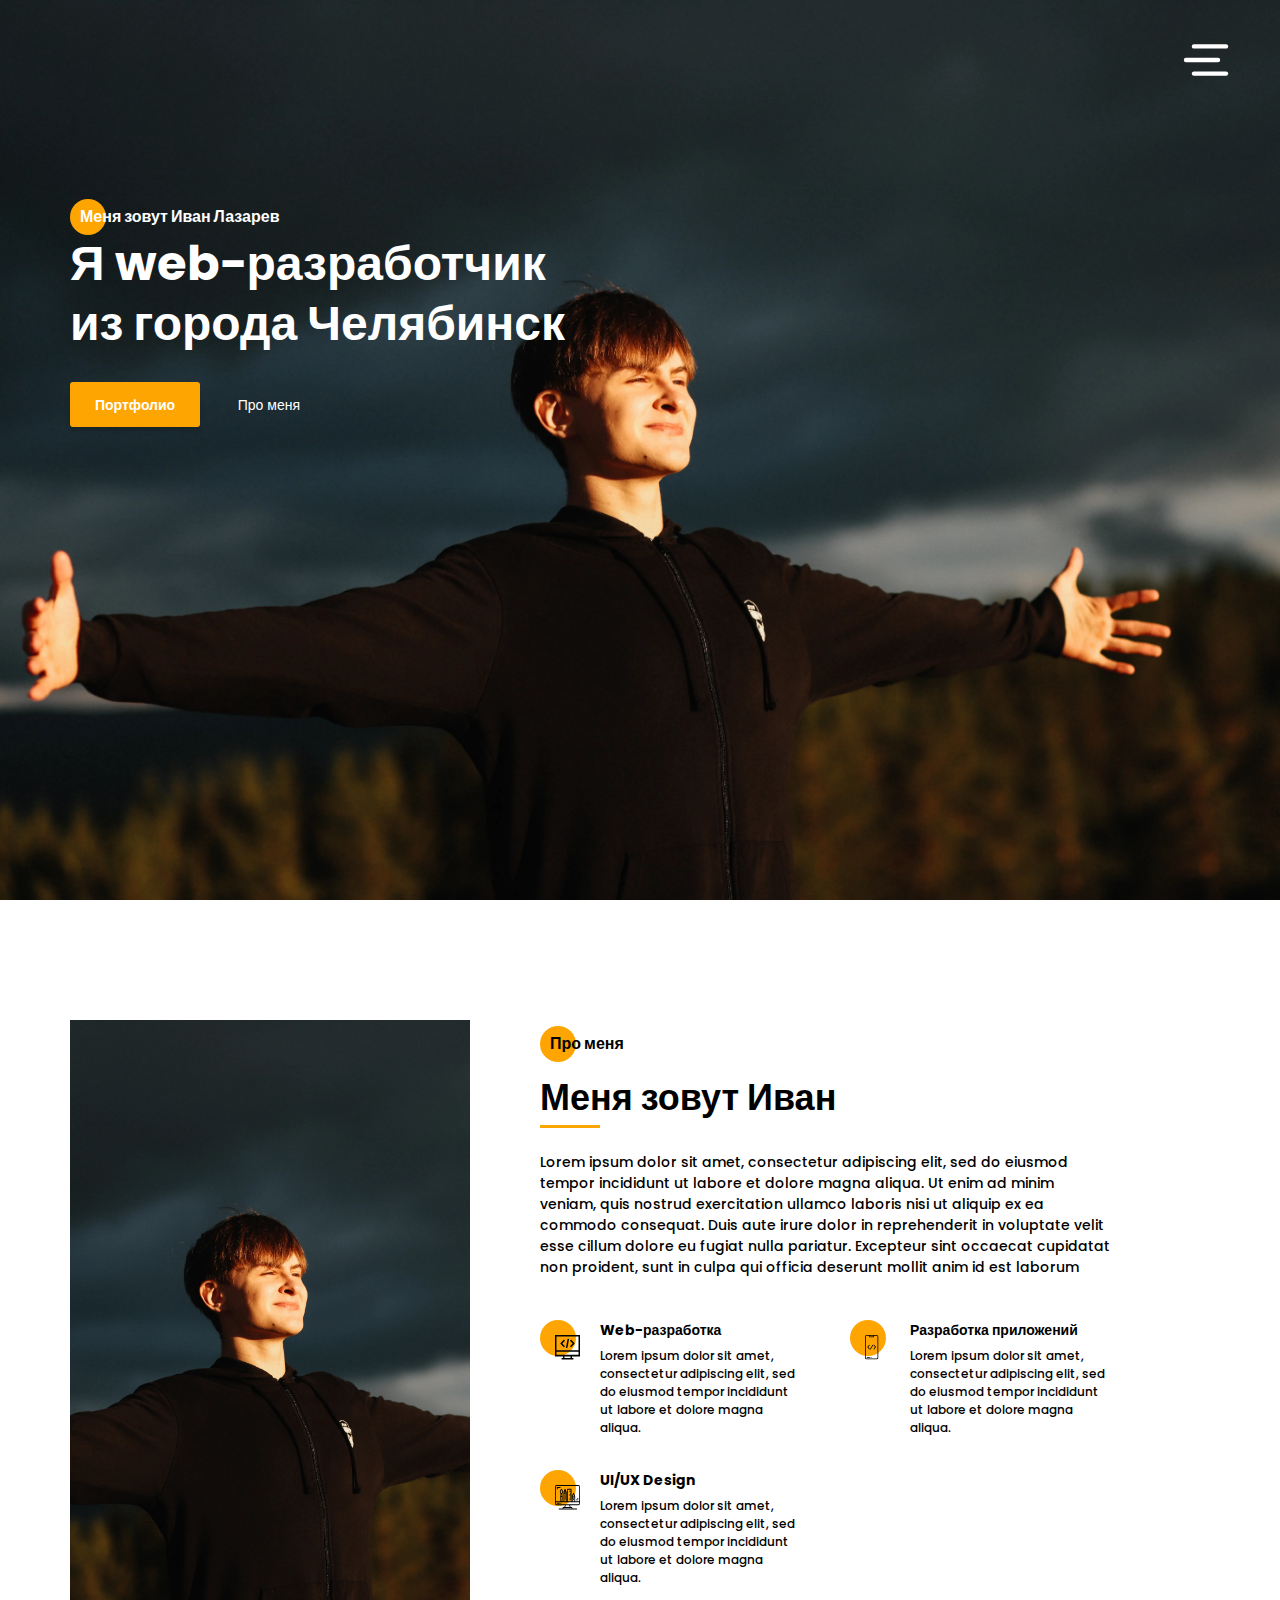
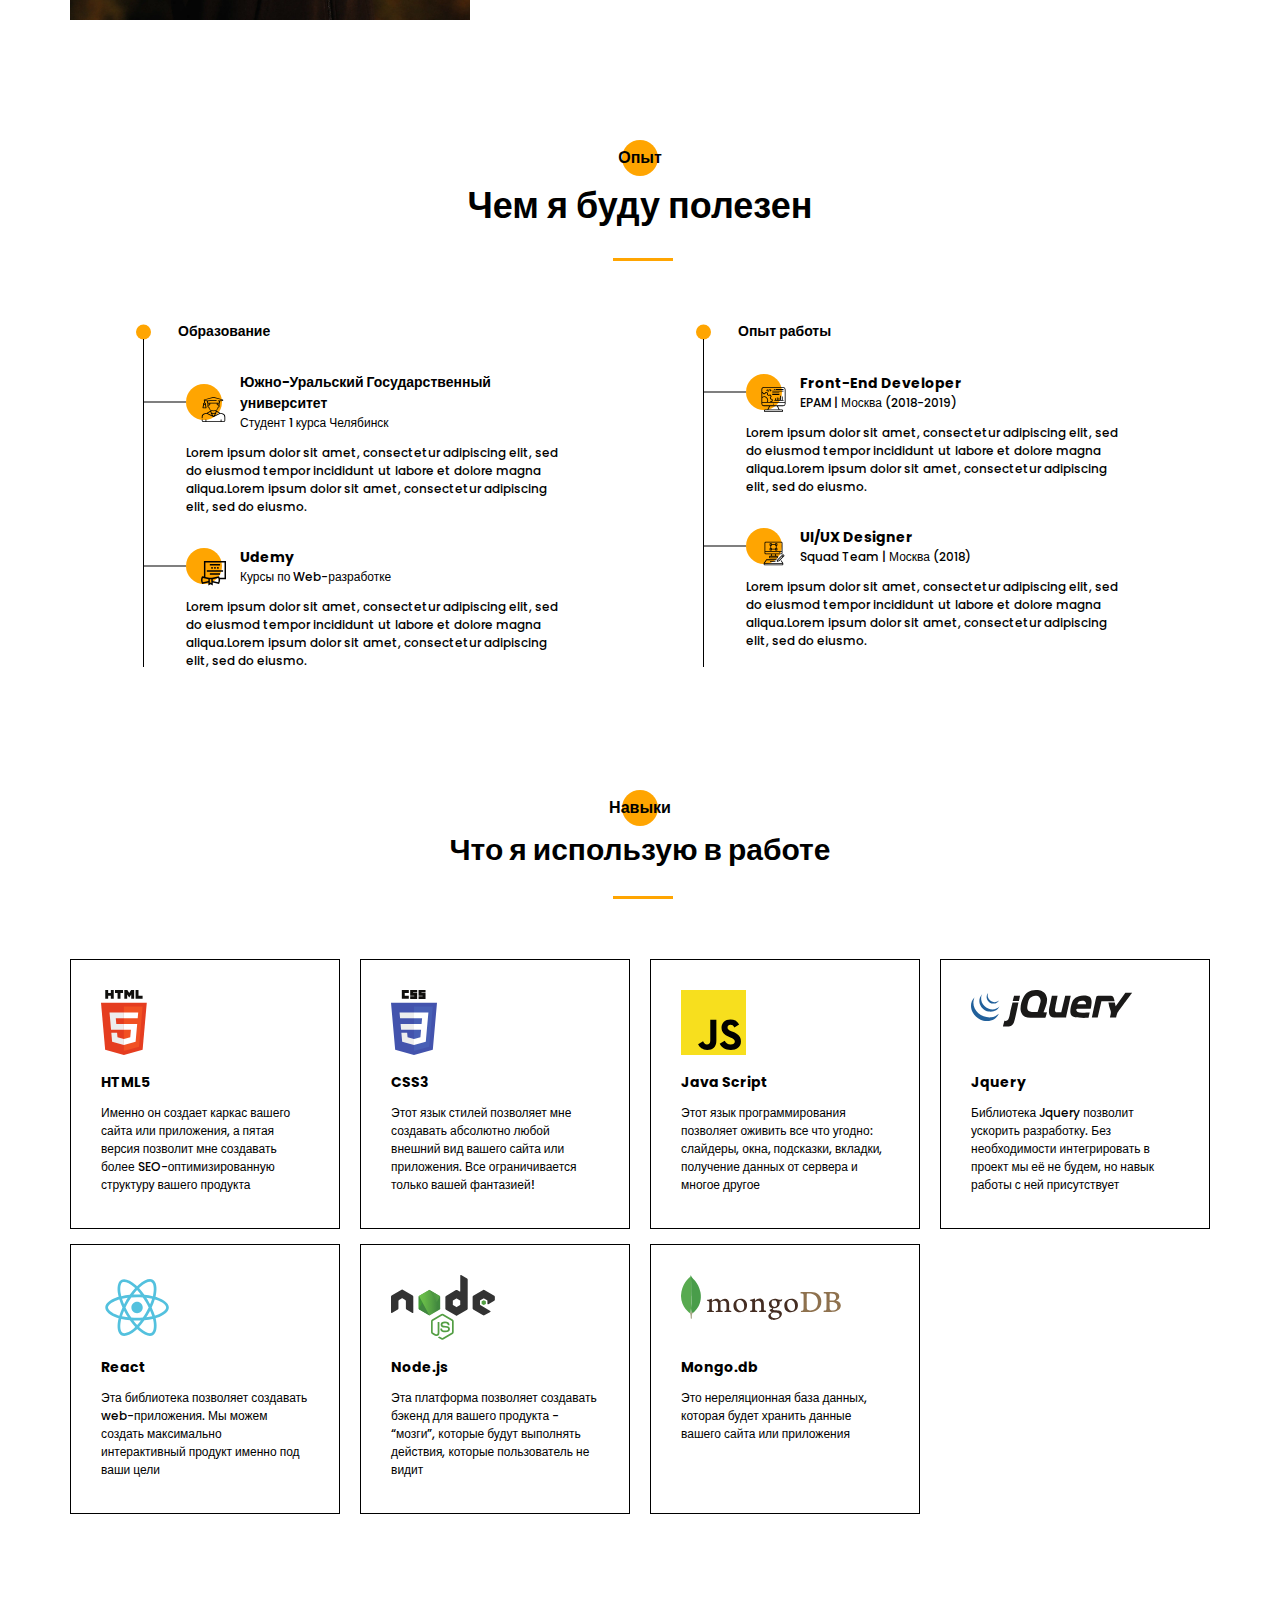
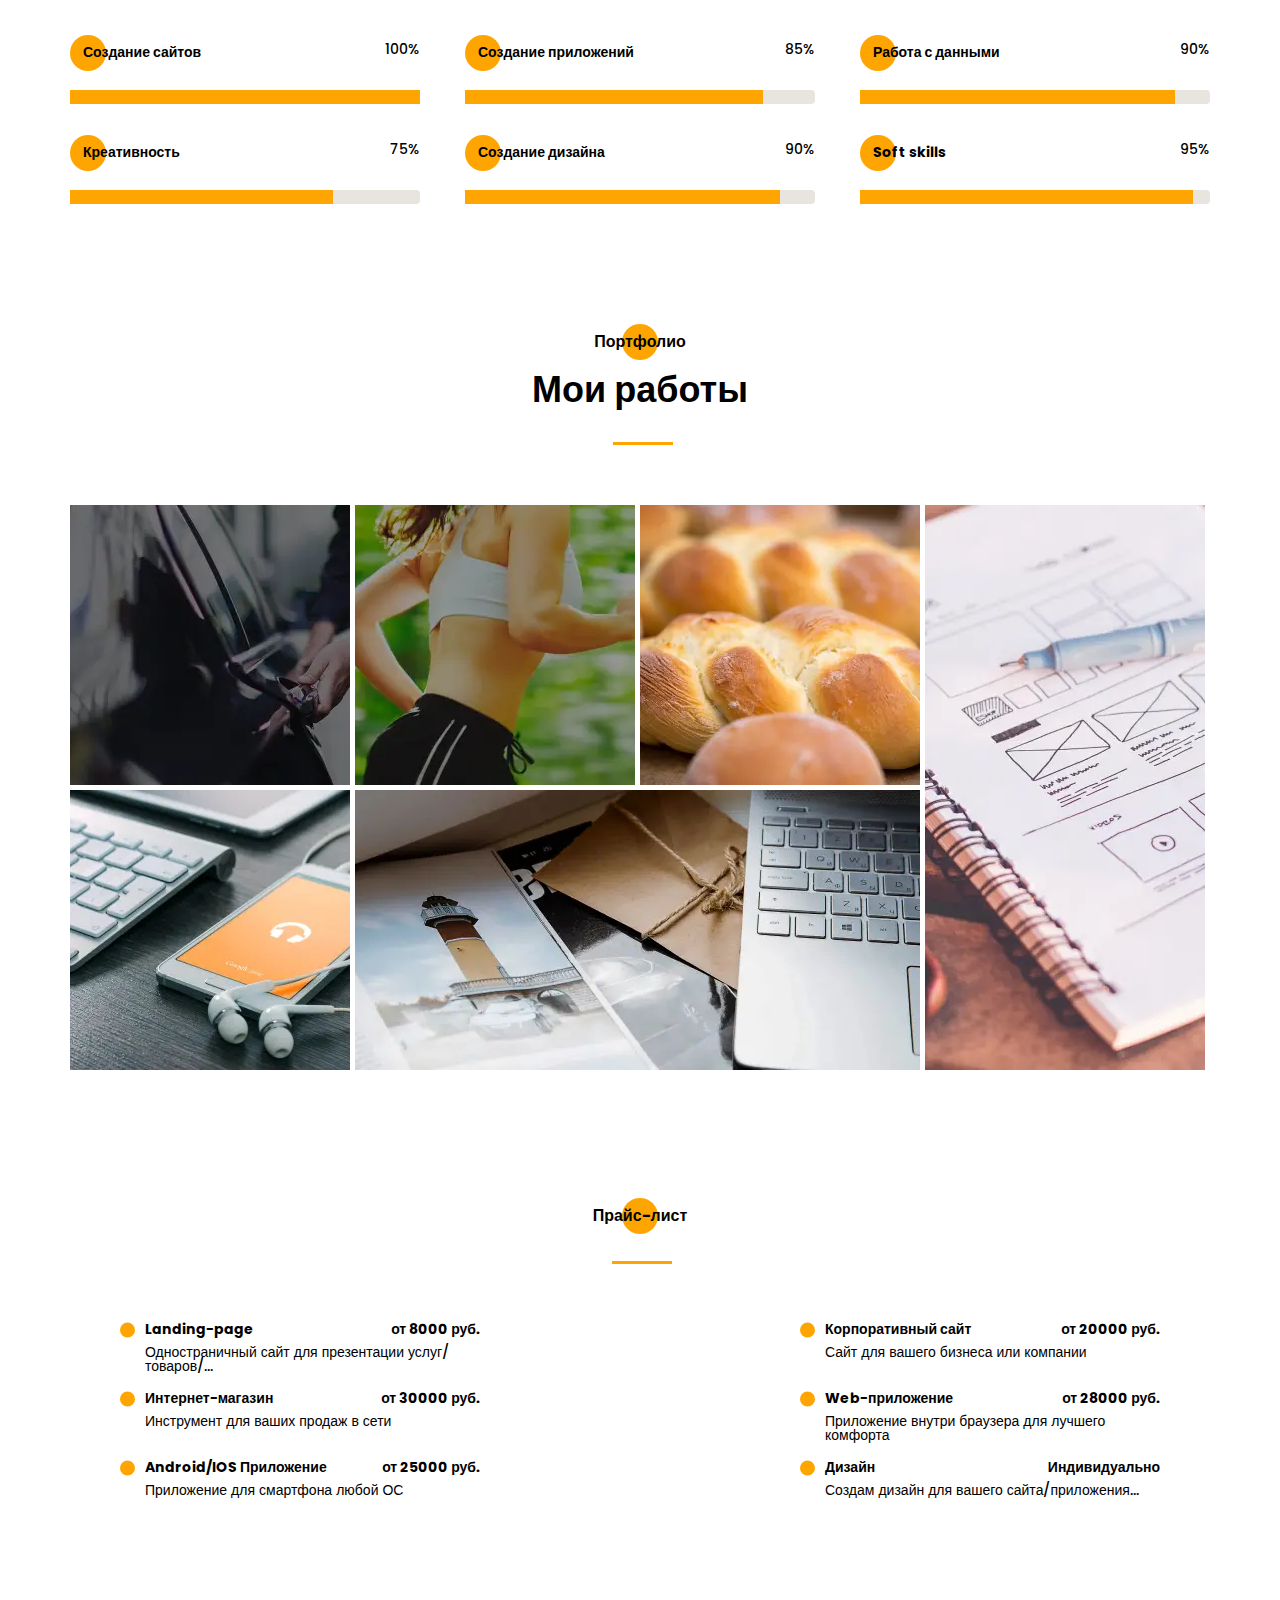
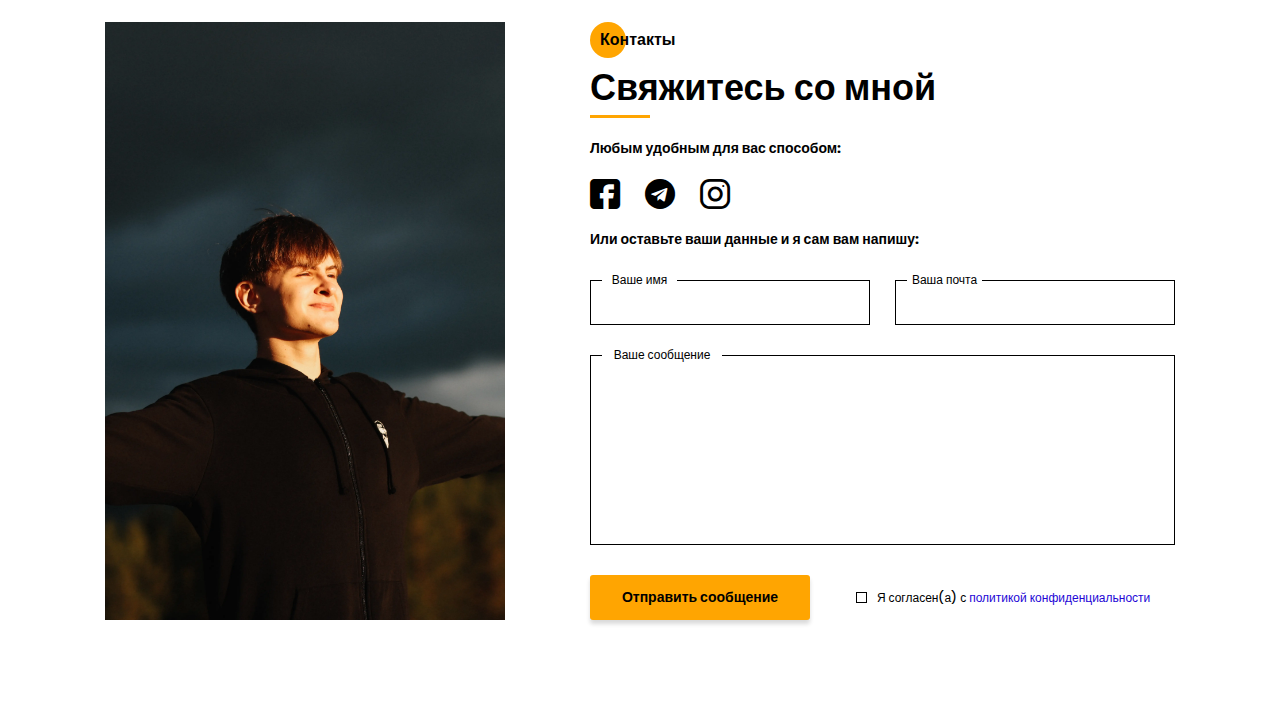
==== commit 1bceaade: "Bug fix" ====
--- a/Portfolio_main/index.html
+++ b/Portfolio_main/index.html
@@ -9,16 +9,29 @@
 	<!-- <meta name="robots" content="noindex, nofollow"> --> 	<!-- <meta name="viewport" content="width=device-width, initial-scale=1.0, maximum-scale=1.0, user-scalable=0"> --> 	<meta name="viewport" content="width=device-width, initial-scale=1.0" />+	<link rel="apple-touch-icon" sizes="57x57" href="img/favicon/apple-icon-57x57.png">+	<link rel="apple-touch-icon" sizes="60x60" href="img/favicon/apple-icon-60x60.png">+	<link rel="apple-touch-icon" sizes="72x72" href="img/favicon/apple-icon-72x72.png">+	<link rel="apple-touch-icon" sizes="76x76" href="img/favicon/apple-icon-76x76.png">+	<link rel="apple-touch-icon" sizes="114x114" href="img/favicon/apple-icon-114x114.png">+	<link rel="apple-touch-icon" sizes="120x120" href="img/favicon/apple-icon-120x120.png">+	<link rel="apple-touch-icon" sizes="144x144" href="img/favicon/apple-icon-144x144.png">+	<link rel="apple-touch-icon" sizes="152x152" href="img/favicon/apple-icon-152x152.png">+	<link rel="apple-touch-icon" sizes="180x180" href="img/favicon/apple-icon-180x180.png">+	<link rel="icon" type="image/png" sizes="192x192"  href="img/favicon/android-icon-192x192.png">+	<link rel="icon" type="image/png" sizes="32x32" href="img/favicon/favicon-32x32.png">+	<link rel="icon" type="image/png" sizes="96x96" href="img/favicon/favicon-96x96.png">+	<link rel="icon" type="image/png" sizes="16x16" href="img/favicon/favicon-16x16.png">+	<link rel="manifest" href="img/favicon/manifest.json">+	<meta name="msapplication-TileColor" content="#ffffff">+	<meta name="msapplication-TileImage" content="img/favicon/ms-icon-144x144.png">+	<meta name="theme-color" content="#ffffff"> </head>  	<body> 		<div class="wrapper">-			<header class="header">-	<div class="header__content _container">--	</div>-</header> 			<main class="page">+				<div class="sidebar__bg"></div> 				<aside class="sidebar"> 					<div class="sidebar__row"> 						<a href="" class="sidebar__link">@@ -40,12 +53,12 @@
 					<div class="menu__wrapper"> 						<nav class="menu__navigation"> 							<ul class="menu__list">-								<li class="menu__link"><a href="#">ПРО МЕНЯ</a></li>-								<li class="menu__link"><a href="#">МОЙ ОПЫТ</a></li>-								<li class="menu__link"><a href="#">МОИ НАВЫКИ</a></li>-								<li class="menu__link"><a href="#">МОИ РАБОТЫ</a></li>-								<li class="menu__link"><a href="#">ПРАЙС-ЛИСТ</a></li>-								<li class="menu__link"><a href="#">КОНТАКТЫ</a></li>+								<li><a class="menu__link" href="#about">ПРО МЕНЯ</a></li>+								<li><a class="menu__link" href="#resume">МОЙ ОПЫТ</a></li>+								<li><a class="menu__link" href="#skills">МОИ НАВЫКИ</a></li>+								<li><a class="menu__link" href="#portfolio">МОИ РАБОТЫ</a></li>+								<li><a class="menu__link" href="#price">ПРАЙС-ЛИСТ</a></li>+								<li><a class="menu__link" href="#contacts">КОНТАКТЫ</a></li> 							</ul> 						</nav> 						<div class="menu__social">@@ -62,22 +75,24 @@
 					</div> 					<div class="menu__overlay"></div> 				</div>-				<svg-					class="ham hamRotate ham1"-					viewBox="0 0 100 100"-					width="80"-					onclick="this.classList.toggle('active')"-				>-					<path-						class="line top"-						d="m 30,33 h 40 c 0,0 9.044436,-0.654587 9.044436,-8.508902 0,-7.854315 -8.024349,-11.958003 -14.89975,-10.85914 -6.875401,1.098863 -13.637059,4.171617 -13.637059,16.368042 v 40"-					></path>-					<path class="line middle" d="m 20,50 h 40"></path>-					<path-						class="line bottom"-						d="m 30,67 h 40 c 12.796276,0 15.357889,-11.717785 15.357889,-26.851538 0,-15.133752 -4.786586,-27.274118 -16.667516,-27.274118 -11.88093,0 -18.499247,6.994427 -18.435284,17.125656 l 0.252538,40"-					></path>-				</svg>+				<div class="hamburger">+					<svg+						class="ham hamRotate ham1"+						viewBox="0 0 100 100"+						width="80"+						onclick="this.classList.toggle('active')"+					>+						<path+							class="line top"+							d="m 30,33 h 40 c 0,0 9.044436,-0.654587 9.044436,-8.508902 0,-7.854315 -8.024349,-11.958003 -14.89975,-10.85914 -6.875401,1.098863 -13.637059,4.171617 -13.637059,16.368042 v 40"+						></path>+						<path class="line middle" d="m 20,50 h 40"></path>+						<path+							class="line bottom"+							d="m 30,67 h 40 c 12.796276,0 15.357889,-11.717785 15.357889,-26.851538 0,-15.133752 -4.786586,-27.274118 -16.667516,-27.274118 -11.88093,0 -18.499247,6.994427 -18.435284,17.125656 l 0.252538,40"+						></path>+					</svg>+				</div>  				<section class="promo"> 					<div class="promo__bg _ibg">@@ -98,13 +113,13 @@
 						</div> 					</div> 				</section>-				<section class="about">+				<section id="about" class="about pt120 pt40_m"> 					<div class="about__content _container"> 						<div class="about__img"> 							<picture><source srcset="img/main_bg.webp" type="image/webp"><img src="img/main_bg.jpg" alt="photo" /></picture> 						</div> 						<div class="about__descr">-							<h2 class="about__title title title_fz16 title_mb26_m">Про меня</h2>+							<h2 class="about__title title title_fz16 title_mb20_m">Про меня</h2> 							<div class="about__subtitle title title_fz36 title_fz30_m title_fz24_m"> 								Меня зовут Иван 							</div>@@ -161,10 +176,10 @@
 						</div> 					</div> 				</section>-				<section class="resume ">+				<section id="resume" class="resume pt120 pt40_m"> 	<div class="resume__content _container">-		<h2 class="resume__title title title_fz16 title_circle-center title_mb26_m">Опыт</h2>-		<div class="resume__subtitle title title_fz36 title_fz30_m title_fz24_m">Чем я буду полезен</div>+		<h2 class="resume__title title title_fz16 title_circle-center title_mb20_m">Опыт</h2>+		<div class="resume__subtitle title title_fz36 title_fz30_m title_fz24_m title_mb85 title_mb55_m">Чем я буду полезен</div> 		<div class="resume__wrapper"> 			<div class="resume__column"> 				<h3 class="title title_small-circle title_fz20_m">Образование</h3>@@ -258,10 +273,10 @@
 	</div> </section> -				<section class="skills">+				<section id="skills" class="skills pt120 pt40_m"> 	<div class="skills__content _container">-		<h3 class="skills__title title title_fz16 title_circle-center title_mb26_m">Навыки</h3>-		<div class="skills__subtitle title title_fz36 title_fz30 title_fz24_m">+		<h3 class="skills__title title title_fz16 title_circle-center title_mb20_m">Навыки</h3>+		<div class="skills__subtitle title title_fz36 title_fz30 title_fz24_m title_mb85 title_mb55_m"> 			Что я использую в работе 		</div> 		<div class="skills__blocks">@@ -340,7 +355,7 @@
 				</p> 			</div> 		</div>-		<div class="skills__progress">+		<div class="skills__progress pt120 pt40_m">             <div class="progress-block">                 <div class="progress-block__title title">                     Создание сайтов@@ -403,10 +418,10 @@
 	</div> </section> -				<section class="portfolio ">+				<section id="portfolio" class="portfolio pt120 pt40_m">     <div class="portfolio__content _container">-        <h3 class="portfolio__title title title_fz16 title_circle-center">Портфолио</h3>-        <div class="portfolio__subtitle title title_fz36">Мои работы</div>+        <h3 class="portfolio__title title title_fz16 title_circle-center title_mb20_m">Портфолио</h3>+        <div class="portfolio__subtitle title title_fz36 title_fz30_m title_fz24_m title_mb85 title_mb55_m">Мои работы</div>         <div class="portfolio__wrapper">             <div class="portfolio__item">                 <a href="#" class="portfolio__link">@@ -441,7 +456,136 @@
         </div>     </div> </section>-				+				<section id="price" class="price pt120 pt40_m">+    <div class="price__content _container">+        <h2 class="price__title title title_fz16 title_circle-center">Прайс-лист</h2>+        <ul class="price__list">+            <li class="price__item price-block">+                <div class="price-block__name title">+                    Landing-page+                </div>+                <div class="price-block__cost">+                    от 8000 руб.+                </div>+                <div class="price-block__descr">+                    Одностраничный сайт для презентации услуг/товаров/...+                </div>+            </li>+            <li class="price__item price-block">+                <div class="price-block__name title">+                    Корпоративный сайт+                </div>+                <div class="price-block__cost">+                    от 20000 руб.+                </div>+                <div class="price-block__descr">+                    Сайт для вашего бизнеса или компании+                </div>+            </li>+            <li class="price__item price-block">+                <div class="price-block__name title">+                    Интернет-магазин+                </div>+                <div class="price-block__cost">+                    от 30000 руб.+                </div>+                <div class="price-block__descr">+                    Инструмент для ваших продаж в сети+                </div>+            </li>+            <li class="price__item price-block">+                <div class="price-block__name title">+                    Web-приложение+                </div>+                <div class="price-block__cost">+                    от 28000 руб.+                </div>+                <div class="price-block__descr">+                    Приложение внутри браузера для лучшего комфорта+                </div>+            </li>+            <li class="price__item price-block">+                <div class="price-block__name title">+                    Android/IOS Приложение+                </div>+                <div class="price-block__cost">+                    от 25000 руб.+                </div>+                <div class="price-block__descr">+                    Приложение для смартфона любой ОС+                </div>+            </li>+            <li class="price__item price-block">+                <div class="price-block__name title">+                    Дизайн+                </div>+                <div class="price-block__cost">+                    Индивидуально+                </div>+                <div class="price-block__descr">+                    Создам дизайн для вашего сайта/приложения...+                </div>+            </li>+        </ul>+    </div>+</section>+				<section id="contacts" class="contacts pt120 pt40_m">+	<div class="contacts__content _container">+		<div class="contacts__photo">+			<picture><source srcset="img/main_bg.webp" type="image/webp"><img src="img/main_bg.jpg" alt="main_photo" /></picture>+		</div> +		<div class="contacts__descr">+			<h2 class="contacts__title title title_fz16">Контакты</h2>+			<div class="contacts__subtitle title title_fz36 title_fz30_m title_fz24_m">Свяжитесь со мной</div>+			<div class="contacts__text">Любым удобным для вас способом:</div>+			<div class="contacts__social-links">+				<div class="contacts__social-link">+					<a href="#" class="rotate90">+						<span class="icon-facebook"></span>+					</a>+				</div>+				<div class="contacts__social-link">+					<a href="#">+						<span class="icon-telegram"></span>+					</a>+				</div>+				<div class="contacts__social-link">+					<a href="#" class="rotate90">+						<span class="icon-instagram"></span>+					</a>+				</div>+			</div>+			<div class="contacts__text">+				Или оставьте ваши данные и я сам вам напишу:+			</div>+			<form action="#" id="contact-form" class="contacts__form form">+				<div class="form__input">+					<input name="userName" id="name" type="text" />+					<label class="input-label input-label_small" for="name">Ваше имя</label>+				</div>+				<div class="form__input">+					<input name="userEmail" id="email" type="text" />+					<label class="input-label input-label_small" for="email">Ваша почта</label>+				</div>+				<div class="form__textarea">+					<textarea name="message" id="message"></textarea>+					<label class="input-label input-label_big" for="message">Ваше сообщение</label>+				</div>+                <div class="form__triggers">+                    <button class="form__button btn" type="submit">+                        Отправить сообщение+                    </button>+                    <div class="form__privacy">+                        <input type="checkbox" name="privacy" id="privacy">+                        <span class="checkmark"></span>+						<span>Я согласен(а) с <a href="/privacy.html">политикой конфиденциальности</a></span>+                    </div>+                </div>+			</form>+		</div>+	</div>+</section>+ 			</main> 		</div> 		<div class="popup">--- a/Portfolio_main/css/style.min.css
+++ b/Portfolio_main/css/style.min.css
@@ -1 +1 @@
-@charset "UTF-8";@font-face{font-family:Poppins;font-display:swap;src:url(../fonts/Poppins-Bold.woff) format("woff"),url(../fonts/Poppins-Bold.woff2) format("woff2");font-weight:700;font-style:normal}@font-face{font-family:Poppins;font-display:swap;src:url(../fonts/Poppins-Medium.woff) format("woff"),url(../fonts/Poppins-Medium.woff2) format("woff2");font-weight:500;font-style:normal}@font-face{font-family:icomoon;src:url(../fonts/icomoon.woff?rgiyg4) format("woff"),url(../fonts/icomoon.woff2?rgiyg4) format("woff2");font-weight:400;font-style:normal;font-display:block}[class*=" icon-"],[class^=icon-]{font-family:icomoon!important;speak:never;font-style:normal;font-weight:400;font-variant:normal;text-transform:none;line-height:1;-webkit-font-smoothing:antialiased;-moz-osx-font-smoothing:grayscale}.icon-close:before{content:"\e901";color:#fff}.icon-p-left:before{content:"\e902";color:#fff}.icon-p-right:before{content:"\e903";color:#fff}.icon-facebook:before{content:"\e904"}.icon-github:before{content:"\e905"}.icon-instagram:before{content:"\e906"}.icon-telegram:before{content:"\e907"}.icon-css3 .path1:before{content:"\e908";color:#4353ad}.icon-css3 .path2:before{content:"\e909";margin-left:-.7080078125em;color:#485fb5}.icon-css3 .path3:before{content:"\e90a";margin-left:-.7080078125em;color:#ededed}.icon-css3 .path4:before{content:"\e90b";margin-left:-.7080078125em;color:#100f0d}.icon-css3 .path5:before{content:"\e90c";margin-left:-.7080078125em;color:#fff}.icon-html5 .path1:before{content:"\e90d";color:#e53d20}.icon-html5 .path2:before{content:"\e90e";margin-left:-.7080078125em;color:#f15123}.icon-html5 .path3:before{content:"\e90f";margin-left:-.7080078125em;color:#ededed}.icon-html5 .path4:before{content:"\e910";margin-left:-.7080078125em;color:#ededed}.icon-html5 .path5:before{content:"\e911";margin-left:-.7080078125em;color:#100f0d}.icon-html5 .path6:before{content:"\e912";margin-left:-.7080078125em;color:#100f0d}.icon-html5 .path7:before{content:"\e913";margin-left:-.7080078125em;color:#100f0d}.icon-html5 .path8:before{content:"\e914";margin-left:-.7080078125em;color:#100f0d}.icon-html5 .path9:before{content:"\e915";margin-left:-.7080078125em;color:#fff}.icon-html5 .path10:before{content:"\e916";margin-left:-.7080078125em;color:#fff}.icon-jquery .path1:before{content:"\e917";color:#1a1918}.icon-jquery .path2:before{content:"\e918";margin-left:-4.3779296875em;color:#1a1918}.icon-jquery .path3:before{content:"\e919";margin-left:-4.3779296875em;color:#1a1918}.icon-jquery .path4:before{content:"\e91a";margin-left:-4.3779296875em;color:#1a1918}.icon-jquery .path5:before{content:"\e91b";margin-left:-4.3779296875em;color:#1a1918}.icon-jquery .path6:before{content:"\e91c";margin-left:-4.3779296875em;color:#1a1918}.icon-jquery .path7:before{content:"\e91d";margin-left:-4.3779296875em;color:#1a1918}.icon-jquery .path8:before{content:"\e91e";margin-left:-4.3779296875em;color:#21609b}.icon-jquery .path9:before{content:"\e91f";margin-left:-4.3779296875em;color:#21609b}.icon-jquery .path10:before{content:"\e920";margin-left:-4.3779296875em;color:#21609b}.icon-js .path1:before{content:"\e921";color:#f7df1e}.icon-js .path2:before{content:"\e922";margin-left:-1em;color:#000}.icon-js .path3:before{content:"\e923";margin-left:-1em;color:#000}.icon-mongodb .path1:before{content:"\e924";color:#8e714e}.icon-mongodb .path2:before{content:"\e925";margin-left:-3.5556640625em;color:#442d22}.icon-mongodb .path3:before{content:"\e926";margin-left:-3.5556640625em;color:#fff}.icon-mongodb .path4:before{content:"\e927";margin-left:-3.5556640625em;color:#a6a385}.icon-mongodb .path5:before{content:"\e928";margin-left:-3.5556640625em;color:#fff}.icon-mongodb .path6:before{content:"\e929";margin-left:-3.5556640625em;color:#499d4a}.icon-mongodb .path7:before{content:"\e92a";margin-left:-3.5556640625em;color:#fff}.icon-mongodb .path8:before{content:"\e92b";margin-left:-3.5556640625em;color:#58aa50}.icon-nodejs .path1:before{content:"\e92c";color:#539e43}.icon-nodejs .path2:before{content:"\e92d";margin-left:-1.599609375em;color:#333}.icon-nodejs .path3:before{content:"\e92e";margin-left:-1.599609375em;color:#333}.icon-nodejs .path4:before{content:"\e92f";margin-left:-1.599609375em;color:#333}.icon-nodejs .path5:before{content:"\e930";margin-left:-1.599609375em;color:#539e43}.icon-nodejs .path6:before{content:"\e931";margin-left:-1.599609375em;color:#000}.icon-nodejs .path7:before{content:"\e932";margin-left:-1.599609375em;color:#000}.icon-nodejs .path8:before{content:"\e933";margin-left:-1.599609375em;color:#000}.icon-nodejs .path9:before{content:"\e934";margin-left:-1.599609375em;color:#000}.icon-nodejs .path10:before{content:"\e935";margin-left:-1.599609375em;color:#000}.icon-react .path1:before{content:"\e936";color:#fff}.icon-react .path2:before{content:"\e937";margin-left:-1.107421875em;color:#53c1de}.icon-react .path3:before{content:"\e938";margin-left:-1.107421875em;color:#fff}.icon-react .path4:before{content:"\e939";margin-left:-1.107421875em;color:#53c1de}.icon-courses:before{content:"\e93a"}.icon-designer:before{content:"\e93b"}.icon-developer:before{content:"\e93c"}.icon-university:before{content:"\e93d"}.icon-design:before{content:"\e93e"}.icon-mobile_dev:before{content:"\e93f"}.icon-web_development:before{content:"\e940"}*{padding:0;margin:0;border:0}*,:after,:before{-webkit-box-sizing:border-box;box-sizing:border-box}:active,:focus{outline:0}a:active,a:focus{outline:0}aside,footer,header,nav,section{display:block}body,html{height:100%;min-width:320px}body{line-height:1;font-family:Poppins,sans-serif;-ms-text-size-adjust:100%;-moz-text-size-adjust:100%;-webkit-text-size-adjust:100%}button,input,textarea{font-family:Poppins,sans-serif}input::-ms-clear{display:none}button{cursor:pointer}button::-moz-focus-inner{padding:0;border:0}a,a:visited{text-decoration:none}a:hover{text-decoration:none}ul li{list-style:none}img{vertical-align:top}h1,h2,h3,h4,h5,h6{font-weight:inherit;font-size:inherit}body{color:#000;font-size:14px}body._lock{overflow:hidden}.wrapper{min-height:100%;opacity:0;-webkit-transition:opacity .8s ease;-o-transition:opacity .8s ease;transition:opacity .8s ease}.wrapper._loaded{opacity:1}._container{max-width:1140px;margin:0 auto}.form{display:grid;grid-template:45px 190px 45px/repeat(2,280px);-webkit-column-gap:25px;-moz-column-gap:25px;column-gap:25px;row-gap:30px}.form label{display:block;position:absolute;width:75px;top:0;-webkit-transform:translateY(-50%);-ms-transform:translateY(-50%);transform:translateY(-50%);left:12px;background-color:#fff;text-align:center;font-weight:500;font-size:12px;line-height:18px}.form__input{position:relative}.form__input input{width:280px;height:100%;border:1px solid #000;font-weight:500;font-size:12px;line-height:18px;padding:0 20px 0 20px}.form__textarea{position:relative;grid-column:1/3}.form__textarea textarea{resize:none;width:100%;height:100%;border:1px solid #000;padding:20px 20px 0 20px;font-weight:500;font-size:12px;line-height:18px}.form__textarea label{width:120px}.form__triggers{grid-column:1/3;display:grid;grid-template-columns:repeat(2,auto);-webkit-column-gap:35px;-moz-column-gap:35px;column-gap:35px}.form__button{font-size:14px;max-width:220px}.form__privacy{position:relative;font-weight:500;font-size:12px;line-height:18px;-ms-flex-item-align:center;align-self:center;padding:0 0 0 21px}.form__privacy input{display:block;position:absolute;width:11px;height:11px;border:1px solid #000;top:3px;left:0}.form__privacy a{color:#2306d6}.btn{height:45px;font-weight:700;background-color:#ffa501;display:-webkit-inline-box;display:-ms-inline-flexbox;display:inline-flex;-webkit-box-pack:center;-ms-flex-pack:center;justify-content:center;-webkit-box-align:center;-ms-flex-align:center;align-items:center;padding:12px 25px;-webkit-box-shadow:0 4px 4px rgba(0,0,0,.15);box-shadow:0 4px 4px rgba(0,0,0,.15);border-radius:3px}.btn._fw{width:100%}.select{position:relative}.select__item{position:relative}.select__title{color:#000;border:1px solid #d9d9d9;background-color:#fff;cursor:pointer;border-radius:4px}.select__value{display:-webkit-box;display:-ms-flexbox;display:flex;font-size:14px;height:30px;padding:0 15px;-webkit-box-align:center;-ms-flex-align:center;align-items:center;-webkit-box-pack:justify;-ms-flex-pack:justify;justify-content:space-between;-webkit-box-orient:horizontal;-webkit-box-direction:reverse;-ms-flex-direction:row-reverse;flex-direction:row-reverse}.select__value span{height:1em;overflow:hidden;display:-webkit-box;-webkit-line-clamp:1;-webkit-box-orient:vertical}.select__value:before{content:"";display:inline-block;-webkit-transition:all .3s ease 0s;-o-transition:all .3s ease 0s;transition:all .3s ease 0s;width:11px;height:7px;background:url(../img/icons/select.svg) center/100% no-repeat}.select__input{width:100%;background-color:transparent;height:100%}.select__options{color:#000;display:none;position:absolute;top:29px;border-radius:0 0 4px 4px;min-width:100%;left:0;background-color:#fff;border-top:0;border:1px solid #d9d9d9;border-top:0;font-size:14px;padding:10px 0 5px 0}.select__option{cursor:pointer;padding:5px 15px;margin:0}.select._active{z-index:5}.select._active .select__value:before{-webkit-transform:rotate(-180deg);-ms-transform:rotate(-180deg);transform:rotate(-180deg)}.select._active .select__options{display:block}input[type=email],input[type=tel],input[type=text],textarea{-webkit-appearance:none;-moz-appearance:none;appearance:none}.input{border-radius:0!important;width:100%;display:block;padding:0 20px}textarea.input{resize:none;padding:0 0}.checkbox{position:relative}.checkbox__input{position:absolute;width:0;height:0;opacity:0;visibility:hidden}.checkbox__input:checked+.checkbox__text:before{background:#fff url(../img/icons/check.svg) center no-repeat}.checkbox__text{display:-webkit-inline-box;display:-ms-inline-flexbox;display:inline-flex;-webkit-box-align:center;-ms-flex-align:center;align-items:center;position:relative;font-size:16px;color:#fff;letter-spacing:-.3px;line-height:calc(20 / 16);cursor:pointer}.checkbox__text:before{content:"";-ms-flex-item-align:start;align-self:flex-start;margin:0 14px 0 0;-webkit-box-flex:0;-ms-flex:0 0 20px;flex:0 0 20px;left:0;top:0;width:20px;height:18px;background:#fff;border:1px solid #a7a9ac}.checkbox a{color:#fff;text-decoration:underline}.checkbox._error .checkbox__text:before{border:1px solid #ee1212}.options{display:-webkit-box;display:-ms-flexbox;display:flex;-webkit-box-orient:vertical;-webkit-box-direction:normal;-ms-flex-direction:column;flex-direction:column;-webkit-box-align:start;-ms-flex-align:start;align-items:flex-start}.options__item{position:relative;cursor:pointer}.options__input{position:absolute;width:0;height:0;opacity:0;left:0;top:0;visibility:hidden}.options__input:checked+.options__text:after{-webkit-transform:scale(1);-ms-transform:scale(1);transform:scale(1)}.options__text{display:-webkit-inline-box;display:-ms-inline-flexbox;display:inline-flex;-webkit-box-align:center;-ms-flex-align:center;align-items:center;position:relative;font-size:16px;color:#fff;letter-spacing:-.3px;line-height:calc(20 / 16)}.options__text:before{content:"";-ms-flex-item-align:start;align-self:flex-start;margin:0 14px 0 0;-webkit-box-flex:0;-ms-flex:0 0 20px;flex:0 0 20px;left:0;top:0;border-radius:50%;width:20px;height:18px;background:#fff;border:1px solid #a7a9ac}.options__text:after{content:"";-webkit-transition:all .3s ease 0s;-o-transition:all .3s ease 0s;transition:all .3s ease 0s;-webkit-transform:scale(0);-ms-transform:scale(0);transform:scale(0);width:10px;height:10px;border-radius:50%;background-color:#77243a;position:absolute;left:5px;top:4px}.rating-block{display:table;font-size:0}.rating{display:inline-block;position:relative;vertical-align:middle}.rating.edit .star{cursor:pointer}.rating .star{width:17px;height:14px;display:inline-block;position:relative;z-index:3}.rating__line{position:absolute;width:85px;height:14px;top:0;left:0;background:url(../img/icons/bg_rating.svg) 0 0 no-repeat;z-index:1;background-size:85px 100%}.rating__activeline{position:absolute;width:0;height:14px;top:0;left:0;background:url(../img/icons/bg_rating_active.svg) 0 0 no-repeat;z-index:2;background-size:85px 100%}.rating__value{display:inline-block;color:#1b3139;font-size:14px;line-height:13px;vertical-align:middle}.quantity{width:88px;height:40px;display:-webkit-box;display:-ms-flexbox;display:flex;border:1px solid rgba(166,166,166,.45)}.quantity__button{-webkit-box-flex:0;-ms-flex:0 0 30px;flex:0 0 30px;position:relative;cursor:pointer}.quantity__button::after,.quantity__button::before{content:"";position:absolute;top:50%;left:50%;-webkit-transition:all .3s ease 0s;-o-transition:all .3s ease 0s;transition:all .3s ease 0s;margin:0 0 0 -4.5px;background-color:#a6a6a6;width:9px;height:1px}.quantity__button_plus::before{-webkit-transform:rotate(-90deg);-ms-transform:rotate(-90deg);transform:rotate(-90deg)}.quantity__input{-webkit-box-flex:1;-ms-flex:1 1 auto;flex:1 1 auto}.quantity__input input{height:100%;color:#a6a6a6;font-size:12px;width:100%;text-align:center}.rotate90{-webkit-transform:rotate(90deg);-ms-transform:rotate(90deg);transform:rotate(90deg)}.vertical{grid-row:1/3;grid-column:4/5}.horizontal{grid-row:2/3;grid-column:2/4}.title{font-weight:700;line-height:21px}.title_fz48{font-size:48px;line-height:60px}.title_fz16{font-size:16px;line-height:24px}.title_fz36{font-size:36px;line-height:60px}.title_fz30{font-size:30px;line-height:48px}.title_small-circle{position:relative}.title_small-circle::before{content:"";position:absolute;width:15px;height:15px;top:50%;-webkit-transform:translateY(-50%);-ms-transform:translateY(-50%);transform:translateY(-50%);left:-7px;background-color:#ffa501;border-radius:50%}.title_circle-center{position:relative;text-align:center}.title_circle-center::before{content:"";position:absolute;width:36px;height:36px;top:0;left:0;border-radius:50%;background-color:#ffa501;z-index:-1}.title_circle-center::before{top:50%;left:50%;-webkit-transform:translateY(-50%) translateX(-50%);-ms-transform:translateY(-50%) translateX(-50%);transform:translateY(-50%) translateX(-50%)}.ham{position:absolute;right:30px;top:20px;cursor:pointer;-webkit-tap-highlight-color:transparent;-webkit-transition:-webkit-transform .4s;transition:-webkit-transform .4s;-o-transition:transform .4s;transition:transform .4s;transition:transform .4s,-webkit-transform .4s;-moz-user-select:none;-webkit-user-select:none;-ms-user-select:none;user-select:none;z-index:1}.hamRotate.active{-webkit-transform:rotate(45deg);-ms-transform:rotate(45deg);transform:rotate(45deg)}.line{fill:none;-webkit-transition:stroke-dasharray .4s,stroke-dashoffset .4s;-o-transition:stroke-dasharray .4s,stroke-dashoffset .4s;transition:stroke-dasharray .4s,stroke-dashoffset .4s;stroke:#fff;stroke-width:5.5;stroke-linecap:round}.ham1 .top{stroke-dasharray:40 139}.ham1 .bottom{stroke-dasharray:40 180}.ham1.active .middle{-webkit-transform:translateX(10%);-ms-transform:translateX(10%);transform:translateX(10%)}.ham1 .middle{-webkit-transition:.6s;-o-transition:.6s;transition:.6s}.ham1.active .top{stroke-dashoffset:-98px}.ham1.active .bottom{stroke-dashoffset:-138px}.row:after{display:block;content:"";clear:both}.rub:after{content:"₽"}ol.counter{list-style-type:none;counter-reset:item}ol.counter li{position:relative;padding:0 0 0 45px}ol.counter li:before{counter-increment:item;content:counter(item);position:absolute;left:0;top:0;color:#818181;font-size:14px;font-weight:700;text-align:center;line-height:26px;border-radius:50%;width:28px;height:28px;border:1px solid #4274bb}.ellipsis{display:block;overflow:hidden;width:100%;white-space:nowrap;-o-text-overflow:ellipsis;text-overflow:ellipsis}.es{overflow:hidden;white-space:nowrap;-o-text-overflow:ellipsis;text-overflow:ellipsis}.table{display:table;font-size:0;width:100%}.trow{display:table-row}.cell{display:table-cell}.cell.full{width:100%}._ibg{position:relative}._ibg img{position:absolute;width:100%;height:100%;top:0;left:0;-o-object-fit:cover;object-fit:cover}body.ie ._ibg{background-position:center;background-size:cover;background-repeat:no-repeat}body.ie ._ibg img{width:0;height:0;opacity:0;visibility:hidden}.video{position:relative;overflow:hidden;height:0;padding-bottom:56.25%}.video embed,.video iframe,.video object,.video video{position:absolute;top:0;left:0;width:100%;height:100%}.videobg embed,.videobg iframe,.videobg object,.videobg video{position:fixed;top:50%;left:50%;min-width:100%;min-height:100%;width:auto;height:auto;z-index:-100;-webkit-transform:translateX(-50%) translateY(-50%);-ms-transform:translateX(-50%) translateY(-50%);transform:translateX(-50%) translateY(-50%);background-size:cover}.moretext{overflow:hidden}.moretext__more{cursor:pointer}.moretext__more span{font-style:normal}.moretext__more span:first-child{display:block}.moretext__more span:last-child{display:none}.moretext__more.active span{font-style:normal}.moretext__more.active span:first-child{display:none}.moretext__more.active span:last-child{display:block}#map{background:url(../img/icons/loading.gif) center/50px no-repeat}._swiper{overflow:hidden}._swiper .swiper-wrapper{width:100%;height:100%;-webkit-box-sizing:content-box;box-sizing:content-box;display:-webkit-box;display:-ms-flexbox;display:flex;position:relative}._swiper.swiper-container-vertical .swiper-wrapper{-webkit-box-orient:vertical;-webkit-box-direction:normal;-ms-flex-direction:column;flex-direction:column}._swiper.swiper-container-autoheight .swiper-wrapper{-webkit-box-align:start;-ms-flex-align:start;align-items:flex-start}.swiper-container-initialized .swiper-slide{-ms-flex-negative:0;flex-shrink:0}.swiper-container-android .swiper-slide,.swiper-container-android .swiper-wrapper{-webkit-transform:translate3d(0,0,0);transform:translate3d(0,0,0)}.swiper-button-lock{display:none!important}.slick-slider{position:relative}.slick-slider .slick-list,.slick-slider .slick-track{-webkit-transform:translate3d(0,0,0);-ms-transform:translate3d(0,0,0);transform:translate3d(0,0,0)}.slick-slider .slick-list{position:relative;overflow:hidden;width:100%}.slick-slider .slick-track{position:relative;width:100%;display:-webkit-box;display:-ms-flexbox;display:flex}.slick-slider .slick-slide{position:relative}.tab__item{display:none}.tab__item.active{display:block}._tabs-block{display:none}._tabs-block._active{display:block}.mirror{-webkit-transform:scale(-1,1);-ms-transform:scale(-1,1);transform:scale(-1,1)}.nicescroll-rails{z-index:1000!important}.gm-style-iw-t{opacity:0}.baloon{opacity:1;right:-7px!important;bottom:80px!important}.baloon button{display:none!important}.baloon:after{display:none!important}.baloon-style{display:none}.baloon-content.gm-style-iw{opacity:1;border-radius:0!important;max-width:300px!important;padding:0!important;left:0!important;width:100%!important;overflow:visible!important}.baloon-content.gm-style-iw>.gm-style-iw-d{overflow:hidden!important;max-width:none!important}.baloon-content.gm-style-iw:after{display:none!important}.baloon-close{top:18px!important}._custom-scroll{position:fixed;right:0;top:0;width:3px;height:100%;z-index:1000}._custom-scroll__line{background-color:rgba(0,0,0,.5);border-radius:3px 0 0 3px;position:relative;left:0;top:0;width:100%}.popup{-webkit-overflow-scrolling:touch;z-index:100;padding:30px 10px;position:fixed;top:0;left:0;width:100%;height:100%;-webkit-transition:visibility .8s ease 0s;-o-transition:visibility .8s ease 0s;transition:visibility .8s ease 0s;visibility:hidden}.popup::before{content:"";background-color:rgba(0,0,0,.9);position:fixed;width:100%;height:100%;top:0;left:0;opacity:0;-webkit-transition:opacity .8s ease 0s;-o-transition:opacity .8s ease 0s;transition:opacity .8s ease 0s}.popup.show{visibility:visible;overflow:auto}.popup.show::before{opacity:1}.popup.show .popup__body{-webkit-transform:scale(1);-ms-transform:scale(1);transform:scale(1)}.popup._active{overflow:auto;visibility:visible}.popup._active::before{opacity:1}.popup._active .popup__body{-webkit-transition:all .3s ease .2s;-o-transition:all .3s ease .2s;transition:all .3s ease .2s;-webkit-transform:scale(1);-ms-transform:scale(1);transform:scale(1)}.popup__content{display:-webkit-box;display:-ms-flexbox;display:flex;-webkit-box-orient:vertical;-webkit-box-direction:normal;-ms-flex-direction:column;flex-direction:column;-webkit-box-align:center;-ms-flex-align:center;align-items:center;min-height:100%;-webkit-box-flex:1;-ms-flex:1 1 auto;flex:1 1 auto;width:100%;display:flex;-webkit-box-pack:center;-ms-flex-pack:center;justify-content:center;align-items:center}.popup__body{-webkit-transform:scale(0);-ms-transform:scale(0);transform:scale(0);-webkit-transition:all .3s ease 0s;-o-transition:all .3s ease 0s;transition:all .3s ease 0s;background-color:#fff;padding:50px;width:100%;max-width:800px}.popup__close{width:15px;height:15px;position:absolute;top:0;right:0;cursor:pointer;z-index:30;background:url(../img/icons/close.svg) 0 0 no-repeat}.page{-webkit-box-flex:1;-ms-flex:1 1 auto;flex:1 1 auto}.sidebar{position:fixed;top:230px;left:50px;height:340px;z-index:1}.sidebar__row{display:-webkit-box;display:-ms-flexbox;display:flex;-webkit-box-orient:vertical;-webkit-box-direction:normal;-ms-flex-direction:column;flex-direction:column;-webkit-box-pack:justify;-ms-flex-pack:justify;justify-content:space-between;-webkit-box-align:center;-ms-flex-align:center;align-items:center;height:100%}.sidebar__link span{color:#fccb9a;font-size:20px}.sidebar__divider{height:70px;width:2px;background-color:#fccb9a}.sidebar__title{color:#fccb9a;width:25px;height:150px;position:relative}.sidebar__title span{display:block;-webkit-transform:rotate(-90deg) translate(-40%,-260%);-ms-transform:rotate(-90deg) translate(-40%,-260%);transform:rotate(-90deg) translate(-40%,-260%);width:150px}.menu{position:fixed;width:100%;height:100%;top:0;left:-120%;opacity:0;visibility:hidden;z-index:1;-webkit-transition:.3s ease;-o-transition:.3s ease;transition:.3s ease}.menu__wrapper{width:345px;height:100vh;background-color:#ffa501;display:-webkit-box;display:-ms-flexbox;display:flex;-webkit-box-orient:vertical;-webkit-box-direction:normal;-ms-flex-direction:column;flex-direction:column;-webkit-box-align:center;-ms-flex-align:center;align-items:center;padding:140px 0 0 0}.menu__navigation{-webkit-box-flex:1;-ms-flex:1 1 auto;flex:1 1 auto}.menu__link{position:relative;margin:0 0 15px 0}.menu__link:last-child{margin:0}.menu__link::before{content:"";position:absolute;width:15px;height:15px;top:50%;left:-35px;-webkit-transform:translateY(-50%);-ms-transform:translateY(-50%);transform:translateY(-50%);border-radius:50%;border:1px solid #000;-webkit-transition:.2s ease-in-out;-o-transition:.2s ease-in-out;transition:.2s ease-in-out}.menu__link a{font-weight:700;font-size:24px;color:#fff}.menu__social{display:-webkit-box;display:-ms-flexbox;display:flex;-webkit-box-align:end;-ms-flex-align:end;align-items:flex-end;margin:0 -8px 50px -8px}.menu__icon{display:-webkit-box;display:-ms-flexbox;display:flex;-webkit-box-align:end;-ms-flex-align:end;align-items:flex-end;color:#000;font-size:20px;padding:0 8px}.menu__overlay{position:fixed;width:100%;height:100%;top:0;right:0;background-color:#000;opacity:.5;z-index:-1}.menu_active{left:0;visibility:visible;opacity:1}.promo{position:relative;padding:205px 0 0 0;height:100vh}.promo__bg{position:absolute;width:100%;min-height:100vh;top:0;left:0;z-index:-1}.promo__content{position:relative;z-index:0}.promo__name{position:relative;color:#fff;margin:0 0 5px 0;z-index:0;padding:0 0 0 10px}.promo__name::before{content:"";position:absolute;width:36px;height:36px;top:0;left:0;border-radius:50%;background-color:#ffa501;z-index:-1}.promo__name::before{top:-25%}.promo__title{color:#fff;width:520px;font-size:48px;line-height:60px;margin:0 0 28px 0}.promo__btns{display:-webkit-box;display:-ms-flexbox;display:flex;-webkit-box-pack:justify;-ms-flex-pack:justify;justify-content:space-between;-webkit-box-align:center;-ms-flex-align:center;align-items:center;width:250px}.promo__link{color:#fff}.promo__link_transparent{padding:12px 20px}.card{display:grid;grid-template-columns:40px 200px;-webkit-column-gap:20px;-moz-column-gap:20px;column-gap:20px}.card__icon{position:relative;width:40px;height:40px;padding:15px 0 0 15px;display:-webkit-box;display:-ms-flexbox;display:flex}.card__icon::before{content:"";position:absolute;width:36px;height:36px;top:0;left:0;border-radius:50%;background-color:#ffa501;z-index:-1}.card__icon img{width:100%;height:100%}.card__title{margin:0 0 6px 0}.card__text{font-size:12px;line-height:18px;color:#000}.about{padding:120px 0 0 0}.about__content{display:grid;grid-template-columns:400px 570px;grid-template-rows:repeat(2,minmax(300px,auto));grid-auto-rows:300px;-webkit-column-gap:70px;-moz-column-gap:70px;column-gap:70px}.about__img{grid-row:1/3;height:600px}.about__img img{width:100%;height:100%;-o-object-fit:cover;object-fit:cover}.about__descr{padding:6px 0 0 0}.about__subtitle{position:relative;margin:0 0 24px 0}.about__subtitle::after{content:"";position:absolute;width:60px;height:3px;bottom:0;left:0;background-color:#ffa501}.about__title{position:relative;padding:0 0 0 10px;margin:0 0 6px 0}.about__title::before{content:"";position:absolute;width:36px;height:36px;top:0;left:0;border-radius:50%;background-color:#ffa501;z-index:-1}.about__title::before{top:50%;-webkit-transform:translateY(-50%);-ms-transform:translateY(-50%);transform:translateY(-50%)}.about__text{line-height:21px;font-weight:500}.about__skills{display:grid;grid-template-columns:repeat(2,1fr);grid-auto-rows:auto;-webkit-column-gap:50px;-moz-column-gap:50px;column-gap:50px}.resume{padding:120px 0 0 0}.resume__subtitle{text-align:center;position:relative;padding:0 0 25px 0}.resume__subtitle::after{content:"";position:absolute;width:60px;height:3px;bottom:0;left:0;background-color:#ffa501}.resume__subtitle::after{left:calc(50% + 3px);-webkit-transform:translateX(-50%);-ms-transform:translateX(-50%);transform:translateX(-50%)}.resume__wrapper{display:grid;grid-template-columns:repeat(2,425px);grid-template-rows:auto;grid-auto-rows:auto;-webkit-column-gap:135px;-moz-column-gap:135px;column-gap:135px;padding:60px 65px 0 65px}.resume__column{position:relative;display:-webkit-box;display:-ms-flexbox;display:flex;-webkit-box-orient:vertical;-webkit-box-direction:normal;-ms-flex-direction:column;flex-direction:column;-webkit-box-pack:end;-ms-flex-pack:end;justify-content:flex-end;padding:0 0 0 8px}.resume__column .title_small-circle{padding:0 0 0 35px}.resume__list{height:100%;position:relative}.resume__list::after{content:"";position:absolute;width:1px;height:100%;top:-3px;left:0;background-color:#000}.resume__list li{position:relative;padding:0 0 0 43px}.resume__list li::after{content:"";position:absolute;width:1px;height:100%;top:-3px;left:0;background-color:#000}.resume-item{padding:30px 0 0 0;height:100%}.resume-item__head{display:-webkit-box;display:-ms-flexbox;display:flex;-webkit-box-align:center;-ms-flex-align:center;align-items:center;margin:0 0 12px 0}.resume-item__icon{position:relative;padding:15px 0 0 15px}.resume-item__icon::before{content:"";position:absolute;width:36px;height:36px;top:0;left:0;border-radius:50%;background-color:#ffa501;z-index:-1}.resume-item__icon::before{top:50%;-webkit-transform:translateY(-50%);-ms-transform:translateY(-50%);transform:translateY(-50%)}.resume-item__icon::after{content:'';position:absolute;width:42px;height:1px;top:50%;-webkit-transform:translateY(-50%);-ms-transform:translateY(-50%);transform:translateY(-50%);left:-42px;background-color:#000}.resume-item__icon img{width:25px;height:25px}.resume-item__text{padding:0 0 0 14px}.resume-item__about{font-weight:500;font-size:12px;line-height:18px}.resume-item__body{font-weight:500;font-size:12px;line-height:18px}.skills{padding:120px 0 0 0}.skills__subtitle{text-align:center;position:relative;padding:0 0 25px 0;margin:0 0 60px 0}.skills__subtitle::after{content:"";position:absolute;width:60px;height:3px;bottom:0;left:0;background-color:#ffa501}.skills__subtitle::after{left:calc(50% + 3px);-webkit-transform:translateX(-50%);-ms-transform:translateX(-50%);transform:translateX(-50%)}.skills__blocks{display:grid;grid-template-columns:repeat(auto-fit,270px);grid-template-rows:repeat(2,270px);grid-auto-rows:270px;gap:15px;-webkit-box-pack:justify;-ms-flex-pack:justify;justify-content:space-between}.skills__progress{padding:120px 0 0 0;display:grid;grid-template-columns:repeat(auto-fit,minmax(350px,1fr));grid-template-rows:repeat(2,70px);grid-auto-rows:70px;-webkit-column-gap:45px;-moz-column-gap:45px;column-gap:45px;row-gap:30px}.skill-block{border:1px solid #000;padding:30px 30px 25px 30px}.skill-block__icon{margin:0 0 20px 0;height:65px}.skill-block__icon img{max-height:100%}.skill-block__title{margin:0 0 15px 0;font-weight:700}.skill-block__descr{font-weight:500;font-size:12px;line-height:18px}.progress-block{position:relative;padding:8px 0 0 0}.progress-block__title{position:relative;padding:0 0 0 13px}.progress-block__title::before{content:"";position:absolute;width:36px;height:36px;top:0;left:0;border-radius:50%;background-color:#ffa501;z-index:-1}.progress-block__title::before{top:50%;-webkit-transform:translateY(-50%);-ms-transform:translateY(-50%);transform:translateY(-50%)}.progress-block__count{position:absolute;top:8px;right:0}.progress-block__progress-bar{position:absolute;bottom:0;left:0;width:100%;height:14px;border-radius:4px;background-color:#e8e4de}.progress-block__progress-bar span{display:block;height:100%;background-color:#ffa501}.portfolio{padding:120px 0 0 0}.portfolio__subtitle{text-align:center;position:relative;padding:0 0 25px 0;margin:0 0 85px 0}.portfolio__subtitle::after{content:"";position:absolute;width:60px;height:3px;bottom:0;left:0;background-color:#ffa501}.portfolio__subtitle::after{left:calc(50% + 3px);-webkit-transform:translateX(-50%);-ms-transform:translateX(-50%);transform:translateX(-50%)}.portfolio__wrapper{display:grid;grid-template-columns:repeat(auto-fit,minmax(280px,1fr));grid-template-rows:repeat(2,280px);grid-auto-rows:280px;gap:5px}.portfolio__item{-webkit-transition:all .6s;-o-transition:all .6s;transition:all .6s}.portfolio__item:hover{-webkit-filter:grayscale(80%);filter:grayscale(80%)}.portfolio__link img{width:100%;height:100%;-o-object-fit:cover;object-fit:cover}.price{padding:120px 0 0 0}.price__content{padding:8px 50px 0 50px}.price__title{margin:0 0 90px 0}.price__title::after{content:"";position:absolute;width:60px;height:3px;bottom:0;left:0;background-color:#ffa501}.price__title::after{bottom:-30px;left:calc(50% + 2px);-webkit-transform:translateX(-50%);-ms-transform:translateX(-50%);transform:translateX(-50%)}.price__list{display:grid;grid-template-columns:repeat(2,360px);grid-template-rows:repeat(3,minmax(45px,auto));grid-auto-rows:minmax(45px,auto);row-gap:15px;-webkit-box-pack:justify;-ms-flex-pack:justify;justify-content:space-between}.price-block{position:relative;padding:0 0 0 25px}.price-block__name{position:relative;width:calc(360px / 2 + 20px)}.price-block__name::before{content:"";position:absolute;width:15px;height:15px;top:0;left:0;border-radius:50%;background-color:#ffa501;z-index:-1}.price-block__name::before{top:50%;left:-25px;-webkit-transform:translateY(-50%);-ms-transform:translateY(-50%);transform:translateY(-50%)}.price-block__cost{position:absolute;right:0;top:0;font-weight:700;line-height:21px}.price-block__descr{margin:5px 0 0 0}.contacts{padding:120px 0 90px 0}.contacts__content{padding:0 35px;display:grid;grid-template-columns:400px auto;-webkit-box-pack:justify;-ms-flex-pack:justify;justify-content:space-between;-webkit-column-gap:20px;-moz-column-gap:20px;column-gap:20px}.contacts__photo img{width:100%;height:100%;-o-object-fit:cover;object-fit:cover}.contacts__descr{padding:6px 0 0 0}.contacts__title{position:relative;padding:0 0 0 10px;margin:0 0 6px 0}.contacts__title::before{content:"";position:absolute;width:36px;height:36px;top:0;left:0;border-radius:50%;background-color:#ffa501;z-index:-1}.contacts__title::before{top:50%;-webkit-transform:translateY(-50%);-ms-transform:translateY(-50%);transform:translateY(-50%)}.contacts__subtitle{position:relative}.contacts__subtitle::after{content:"";position:absolute;width:60px;height:3px;bottom:0;left:0;background-color:#ffa501}.contacts__social-links{display:-webkit-box;display:-ms-flexbox;display:flex;-webkit-box-align:center;-ms-flex-align:center;align-items:center;margin:0 -12.5px}.contacts__text{line-height:21px;font-weight:700;margin:20px 0 20px 0}.contacts__social-link{padding:0 12.5px}.contacts__social-link a{display:-webkit-box;display:-ms-flexbox;display:flex;-webkit-box-pack:center;-ms-flex-pack:center;justify-content:center;-webkit-box-align:center;-ms-flex-align:center;align-items:center;font-size:30px;color:#000}.contacts__form{padding:10px 0 0 0}.privacy-wrapper{font-size:16px;width:100%;min-height:100%;overflow:hidden;padding:30px 30px 50px 30px}.privacy-wrapper h1{margin:0 0 30px 0}.privacy-wrapper h2{margin:0 0 20px 0}.privacy-wrapper ul{padding:0 0 0 50px;margin:0 0 30px 0}.privacy-wrapper ul li{margin:0 0 15px 0;line-height:21px}.privacy-wrapper ul li .text{display:block;margin:0 0 5px 0}.privacy-wrapper p{margin:0 0 20px 0;line-height:21px}.privacy-wrapper .padding-none{padding:0}@media (min-width:991.98px){.quantity__button:hover::after,.quantity__button:hover::before{background-color:rgba(0,0,0,.5)}}@media (min-width:992px){.select__option:hover{background:#d9d9d9}.checkbox a:hover{text-decoration:none}.menu__link:hover::before{background-color:#fff}.menu__link a:hover{text-decoration:underline}.menu__icon:hover{color:#fff}.contacts__social-link a:hover{color:#ffa501}}@media (max-width:1350px){.sidebar{display:none}}@media (max-width:1152px){._container{max-width:970px}.card{grid-template-columns:40px 190px;-webkit-column-gap:15px;-moz-column-gap:15px;column-gap:15px}.about__content{grid-template-columns:400px 520px;-webkit-column-gap:50px;-moz-column-gap:50px;column-gap:50px}.about__skills{-webkit-column-gap:30px;-moz-column-gap:30px;column-gap:30px}.resume__wrapper{grid-template-columns:repeat(2,1fr);-webkit-column-gap:65px;-moz-column-gap:65px;column-gap:65px}}@media (max-width:991.98px){._container{max-width:750px}.select__title{font-size:18px}.select__options{font-size:18px}.title_fz30_m{font-size:30px;line-height:48px}.card{grid-template-columns:40px 320px;-webkit-column-gap:20px;-moz-column-gap:20px;column-gap:20px}.about__content{grid-template-columns:300px 420px;-webkit-column-gap:30px;-moz-column-gap:30px;column-gap:30px}.about__skills{grid-template-columns:1fr;row-gap:30px}.resume__wrapper{-webkit-column-gap:45px;-moz-column-gap:45px;column-gap:45px;padding:40px 20px 0 20px}.skills__blocks{-ms-flex-pack:distribute;justify-content:space-around}}@media (max-width:767.98px){._container{max-width:none;padding:0 10px}.title_mb26_m{margin:0 0 26px 0}.card{grid-template-columns:40px 200px;-webkit-column-gap:20px;-moz-column-gap:20px;column-gap:20px}.about{padding:40px 0 0 0}.about__content{grid-template-columns:100%;grid-template-rows:340px auto auto;row-gap:20px}.about__subtitle{margin:0 0 20px 0;padding:0 0 15px 0}.about__img{grid-row:1/2;height:340px}.about__descr{padding:26px 0 0 0}.about__skills{grid-template-columns:repeat(2,1fr);-webkit-column-gap:25px;-moz-column-gap:25px;column-gap:25px}.resume{padding:40px 0 0 0}.skills__subtitle{padding:0 0 15px 0;margin:0 0 40px 0}.skills__progress{padding:40px 0 0 0;grid-template-columns:repeat(auto-fit,minmax(300px,1fr))}}@media (max-width:575.98px){.title_fz24_m{font-size:24px;line-height:36px}.title_fz20_m{font-size:20px;line-height:30px}.title_fz48{font-size:27px;line-height:39px}.ham{right:20px}.promo__name{margin:0 0 10px 0}.promo{padding:328px 0 0 0}.promo__title{width:300px}.about__skills{grid-template-columns:100%}.resume__wrapper{grid-template-columns:minmax(300px,450px);padding:40px 0 0 0;row-gap:40px}.resume__list li::after{top:-7px}.skills__subtitle{padding:0 0 15px 0;margin:0 0 20px 0}.skills__blocks{grid-template-columns:repeat(auto-fit,270px);row-gap:20px;-webkit-box-pack:center;-ms-flex-pack:center;justify-content:center}}@media (max-width:424.98px){.menu__wrapper{width:100%}}+@charset "UTF-8";@font-face{font-family:Poppins;font-display:swap;src:url(../fonts/Poppins-Bold.woff) format("woff"),url(../fonts/Poppins-Bold.woff2) format("woff2");font-weight:700;font-style:normal}@font-face{font-family:Poppins;font-display:swap;src:url(../fonts/Poppins-Medium.woff) format("woff"),url(../fonts/Poppins-Medium.woff2) format("woff2");font-weight:500;font-style:normal}@font-face{font-family:icomoon;src:url(../fonts/icomoon.woff?rgiyg4) format("woff"),url(../fonts/icomoon.woff2?rgiyg4) format("woff2");font-weight:400;font-style:normal;font-display:block}[class*=" icon-"],[class^=icon-]{font-family:icomoon!important;speak:never;font-style:normal;font-weight:400;font-variant:normal;text-transform:none;line-height:1;-webkit-font-smoothing:antialiased;-moz-osx-font-smoothing:grayscale}.icon-close:before{content:"\e901";color:#fff}.icon-p-left:before{content:"\e902";color:#fff}.icon-p-right:before{content:"\e903";color:#fff}.icon-facebook:before{content:"\e904"}.icon-github:before{content:"\e905"}.icon-instagram:before{content:"\e906"}.icon-telegram:before{content:"\e907"}.icon-css3 .path1:before{content:"\e908";color:#4353ad}.icon-css3 .path2:before{content:"\e909";margin-left:-.7080078125em;color:#485fb5}.icon-css3 .path3:before{content:"\e90a";margin-left:-.7080078125em;color:#ededed}.icon-css3 .path4:before{content:"\e90b";margin-left:-.7080078125em;color:#100f0d}.icon-css3 .path5:before{content:"\e90c";margin-left:-.7080078125em;color:#fff}.icon-html5 .path1:before{content:"\e90d";color:#e53d20}.icon-html5 .path2:before{content:"\e90e";margin-left:-.7080078125em;color:#f15123}.icon-html5 .path3:before{content:"\e90f";margin-left:-.7080078125em;color:#ededed}.icon-html5 .path4:before{content:"\e910";margin-left:-.7080078125em;color:#ededed}.icon-html5 .path5:before{content:"\e911";margin-left:-.7080078125em;color:#100f0d}.icon-html5 .path6:before{content:"\e912";margin-left:-.7080078125em;color:#100f0d}.icon-html5 .path7:before{content:"\e913";margin-left:-.7080078125em;color:#100f0d}.icon-html5 .path8:before{content:"\e914";margin-left:-.7080078125em;color:#100f0d}.icon-html5 .path9:before{content:"\e915";margin-left:-.7080078125em;color:#fff}.icon-html5 .path10:before{content:"\e916";margin-left:-.7080078125em;color:#fff}.icon-jquery .path1:before{content:"\e917";color:#1a1918}.icon-jquery .path2:before{content:"\e918";margin-left:-4.3779296875em;color:#1a1918}.icon-jquery .path3:before{content:"\e919";margin-left:-4.3779296875em;color:#1a1918}.icon-jquery .path4:before{content:"\e91a";margin-left:-4.3779296875em;color:#1a1918}.icon-jquery .path5:before{content:"\e91b";margin-left:-4.3779296875em;color:#1a1918}.icon-jquery .path6:before{content:"\e91c";margin-left:-4.3779296875em;color:#1a1918}.icon-jquery .path7:before{content:"\e91d";margin-left:-4.3779296875em;color:#1a1918}.icon-jquery .path8:before{content:"\e91e";margin-left:-4.3779296875em;color:#21609b}.icon-jquery .path9:before{content:"\e91f";margin-left:-4.3779296875em;color:#21609b}.icon-jquery .path10:before{content:"\e920";margin-left:-4.3779296875em;color:#21609b}.icon-js .path1:before{content:"\e921";color:#f7df1e}.icon-js .path2:before{content:"\e922";margin-left:-1em;color:#000}.icon-js .path3:before{content:"\e923";margin-left:-1em;color:#000}.icon-mongodb .path1:before{content:"\e924";color:#8e714e}.icon-mongodb .path2:before{content:"\e925";margin-left:-3.5556640625em;color:#442d22}.icon-mongodb .path3:before{content:"\e926";margin-left:-3.5556640625em;color:#fff}.icon-mongodb .path4:before{content:"\e927";margin-left:-3.5556640625em;color:#a6a385}.icon-mongodb .path5:before{content:"\e928";margin-left:-3.5556640625em;color:#fff}.icon-mongodb .path6:before{content:"\e929";margin-left:-3.5556640625em;color:#499d4a}.icon-mongodb .path7:before{content:"\e92a";margin-left:-3.5556640625em;color:#fff}.icon-mongodb .path8:before{content:"\e92b";margin-left:-3.5556640625em;color:#58aa50}.icon-nodejs .path1:before{content:"\e92c";color:#539e43}.icon-nodejs .path2:before{content:"\e92d";margin-left:-1.599609375em;color:#333}.icon-nodejs .path3:before{content:"\e92e";margin-left:-1.599609375em;color:#333}.icon-nodejs .path4:before{content:"\e92f";margin-left:-1.599609375em;color:#333}.icon-nodejs .path5:before{content:"\e930";margin-left:-1.599609375em;color:#539e43}.icon-nodejs .path6:before{content:"\e931";margin-left:-1.599609375em;color:#000}.icon-nodejs .path7:before{content:"\e932";margin-left:-1.599609375em;color:#000}.icon-nodejs .path8:before{content:"\e933";margin-left:-1.599609375em;color:#000}.icon-nodejs .path9:before{content:"\e934";margin-left:-1.599609375em;color:#000}.icon-nodejs .path10:before{content:"\e935";margin-left:-1.599609375em;color:#000}.icon-react .path1:before{content:"\e936";color:#fff}.icon-react .path2:before{content:"\e937";margin-left:-1.107421875em;color:#53c1de}.icon-react .path3:before{content:"\e938";margin-left:-1.107421875em;color:#fff}.icon-react .path4:before{content:"\e939";margin-left:-1.107421875em;color:#53c1de}.icon-courses:before{content:"\e93a"}.icon-designer:before{content:"\e93b"}.icon-developer:before{content:"\e93c"}.icon-university:before{content:"\e93d"}.icon-design:before{content:"\e93e"}.icon-mobile_dev:before{content:"\e93f"}.icon-web_development:before{content:"\e940"}*{padding:0;margin:0;border:0}*,:after,:before{-webkit-box-sizing:border-box;box-sizing:border-box}:active,:focus{outline:0}a:active,a:focus{outline:0}aside,footer,header,nav,section{display:block}body,html{height:100%;min-width:320px}body{line-height:1;font-family:Poppins,sans-serif;-ms-text-size-adjust:100%;-moz-text-size-adjust:100%;-webkit-text-size-adjust:100%}button,input,textarea{font-family:Poppins,sans-serif}input::-ms-clear{display:none}button{cursor:pointer}button::-moz-focus-inner{padding:0;border:0}a,a:visited{text-decoration:none}a:hover{text-decoration:none}ul li{list-style:none}img{vertical-align:top}h1,h2,h3,h4,h5,h6{font-weight:inherit;font-size:inherit}body{color:#000;font-size:14px}.wrapper{min-height:100%;opacity:0;-webkit-transition:opacity .8s ease;-o-transition:opacity .8s ease;transition:opacity .8s ease}.wrapper._loaded{opacity:1}._container{max-width:1140px;margin:0 auto}.form{display:grid;grid-template-columns:repeat(2,280px);grid-template-rows:45px 190px 45px;-webkit-column-gap:25px;-moz-column-gap:25px;column-gap:25px;row-gap:30px}.form label.input-label{display:block;position:absolute;top:0;-webkit-transform:translateY(-50%);-ms-transform:translateY(-50%);transform:translateY(-50%);left:12px;background-color:#fff;text-align:center;font-weight:500;font-size:12px;line-height:18px}.form .input-label_small{width:75px}.form .input-label_big{width:120px}.form label.error{display:block;margin:5px 0 0 0;font-size:11px;font-weight:700}.form__input{position:relative}.form__input input{width:100%;height:100%;border:1px solid #000;font-weight:500;font-size:12px;line-height:18px;padding:0 20px 0 20px}.form__input input.error{border:1px solid #ee1212}.form__textarea{position:relative;grid-column:1/3}.form__textarea textarea{resize:none;width:100%;height:100%;border:1px solid #000;padding:20px 20px 0 20px;font-weight:500;font-size:12px;line-height:18px}.form__textarea label{width:120px}.form__triggers{grid-column:1/3;display:grid;grid-template-columns:repeat(2,auto);-webkit-column-gap:35px;-moz-column-gap:35px;column-gap:35px}.form__button{font-size:14px;max-width:220px}.form__privacy{display:block;-webkit-user-select:none;-moz-user-select:none;-ms-user-select:none;user-select:none;position:relative;font-weight:500;font-size:12px;line-height:18px;-ms-flex-item-align:center;align-self:center;padding:0 0 0 21px}.form__privacy input{opacity:0;height:20px;width:20px;cursor:pointer;position:absolute;z-index:1;top:-1px;left:-4px}.form__privacy input:checked~.checkmark::after{display:block}.form__privacy .checkmark::after{left:50%;top:0;width:4px;height:8px;border:solid #000;border-width:0 2px 2px 0;-webkit-transform:translateX(-50%) rotate(45deg);-ms-transform:translateX(-50%) rotate(45deg);transform:translateX(-50%) rotate(45deg)}.form__privacy input.error~.checkmark{border:2px solid #ee1212;background-color:rgba(238,18,18,.05)}.form__privacy label.error{display:none}.form__privacy a{color:#2306d6}.checkmark{position:absolute;display:block;width:11px;height:11px;top:3px;left:0;border:1px solid #000;z-index:0}.checkmark::after{content:"";position:absolute;display:none}.btn{height:45px;font-weight:700;background-color:#ffa501;display:-webkit-inline-box;display:-ms-inline-flexbox;display:inline-flex;-webkit-box-pack:center;-ms-flex-pack:center;justify-content:center;-webkit-box-align:center;-ms-flex-align:center;align-items:center;padding:12px 25px;-webkit-box-shadow:0 4px 4px rgba(0,0,0,.15);box-shadow:0 4px 4px rgba(0,0,0,.15);border-radius:3px}.btn._fw{width:100%}.select{position:relative}.select__item{position:relative}.select__title{color:#000;border:1px solid #d9d9d9;background-color:#fff;cursor:pointer;border-radius:4px}.select__value{display:-webkit-box;display:-ms-flexbox;display:flex;font-size:14px;height:30px;padding:0 15px;-webkit-box-align:center;-ms-flex-align:center;align-items:center;-webkit-box-pack:justify;-ms-flex-pack:justify;justify-content:space-between;-webkit-box-orient:horizontal;-webkit-box-direction:reverse;-ms-flex-direction:row-reverse;flex-direction:row-reverse}.select__value span{height:1em;overflow:hidden;display:-webkit-box;-webkit-line-clamp:1;-webkit-box-orient:vertical}.select__value:before{content:"";display:inline-block;-webkit-transition:all .3s ease 0s;-o-transition:all .3s ease 0s;transition:all .3s ease 0s;width:11px;height:7px;background:url(../img/icons/select.svg) center/100% no-repeat}.select__input{width:100%;background-color:transparent;height:100%}.select__options{color:#000;display:none;position:absolute;top:29px;border-radius:0 0 4px 4px;min-width:100%;left:0;background-color:#fff;border-top:0;border:1px solid #d9d9d9;border-top:0;font-size:14px;padding:10px 0 5px 0}.select__option{cursor:pointer;padding:5px 15px;margin:0}.select._active{z-index:5}.select._active .select__value:before{-webkit-transform:rotate(-180deg);-ms-transform:rotate(-180deg);transform:rotate(-180deg)}.select._active .select__options{display:block}input[type=email],input[type=tel],input[type=text],textarea{-webkit-appearance:none;-moz-appearance:none;appearance:none}.input{border-radius:0!important;width:100%;display:block;padding:0 20px}textarea.input{resize:none;padding:0 0}.checkbox{position:relative}.checkbox__input{position:absolute;width:0;height:0;opacity:0;visibility:hidden}.checkbox__input:checked+.checkbox__text:before{background:#fff url(../img/icons/check.svg) center no-repeat}.checkbox__text{display:-webkit-inline-box;display:-ms-inline-flexbox;display:inline-flex;-webkit-box-align:center;-ms-flex-align:center;align-items:center;position:relative;font-size:16px;color:#fff;letter-spacing:-.3px;line-height:calc(20 / 16);cursor:pointer}.checkbox__text:before{content:"";-ms-flex-item-align:start;align-self:flex-start;margin:0 14px 0 0;-webkit-box-flex:0;-ms-flex:0 0 20px;flex:0 0 20px;left:0;top:0;width:20px;height:18px;background:#fff;border:1px solid #a7a9ac}.checkbox a{color:#fff;text-decoration:underline}.checkbox._error .checkbox__text:before{border:1px solid #ee1212}.options{display:-webkit-box;display:-ms-flexbox;display:flex;-webkit-box-orient:vertical;-webkit-box-direction:normal;-ms-flex-direction:column;flex-direction:column;-webkit-box-align:start;-ms-flex-align:start;align-items:flex-start}.options__item{position:relative;cursor:pointer}.options__input{position:absolute;width:0;height:0;opacity:0;left:0;top:0;visibility:hidden}.options__input:checked+.options__text:after{-webkit-transform:scale(1);-ms-transform:scale(1);transform:scale(1)}.options__text{display:-webkit-inline-box;display:-ms-inline-flexbox;display:inline-flex;-webkit-box-align:center;-ms-flex-align:center;align-items:center;position:relative;font-size:16px;color:#fff;letter-spacing:-.3px;line-height:calc(20 / 16)}.options__text:before{content:"";-ms-flex-item-align:start;align-self:flex-start;margin:0 14px 0 0;-webkit-box-flex:0;-ms-flex:0 0 20px;flex:0 0 20px;left:0;top:0;border-radius:50%;width:20px;height:18px;background:#fff;border:1px solid #a7a9ac}.options__text:after{content:"";-webkit-transition:all .3s ease 0s;-o-transition:all .3s ease 0s;transition:all .3s ease 0s;-webkit-transform:scale(0);-ms-transform:scale(0);transform:scale(0);width:10px;height:10px;border-radius:50%;background-color:#77243a;position:absolute;left:5px;top:4px}.rating-block{display:table;font-size:0}.rating{display:inline-block;position:relative;vertical-align:middle}.rating.edit .star{cursor:pointer}.rating .star{width:17px;height:14px;display:inline-block;position:relative;z-index:3}.rating__line{position:absolute;width:85px;height:14px;top:0;left:0;background:url(../img/icons/bg_rating.svg) 0 0 no-repeat;z-index:1;background-size:85px 100%}.rating__activeline{position:absolute;width:0;height:14px;top:0;left:0;background:url(../img/icons/bg_rating_active.svg) 0 0 no-repeat;z-index:2;background-size:85px 100%}.rating__value{display:inline-block;color:#1b3139;font-size:14px;line-height:13px;vertical-align:middle}.quantity{width:88px;height:40px;display:-webkit-box;display:-ms-flexbox;display:flex;border:1px solid rgba(166,166,166,.45)}.quantity__button{-webkit-box-flex:0;-ms-flex:0 0 30px;flex:0 0 30px;position:relative;cursor:pointer}.quantity__button::after,.quantity__button::before{content:"";position:absolute;top:50%;left:50%;-webkit-transition:all .3s ease 0s;-o-transition:all .3s ease 0s;transition:all .3s ease 0s;margin:0 0 0 -4.5px;background-color:#a6a6a6;width:9px;height:1px}.quantity__button_plus::before{-webkit-transform:rotate(-90deg);-ms-transform:rotate(-90deg);transform:rotate(-90deg)}.quantity__input{-webkit-box-flex:1;-ms-flex:1 1 auto;flex:1 1 auto}.quantity__input input{height:100%;color:#a6a6a6;font-size:12px;width:100%;text-align:center}.rotate90{-webkit-transform:rotate(90deg);-ms-transform:rotate(90deg);transform:rotate(90deg)}.vertical{grid-row:1/3;grid-column:4/5}.horizontal{grid-row:2/3;grid-column:2/4}.title{font-weight:700;line-height:21px}.title_fz48{font-size:48px;line-height:60px}.title_fz16{font-size:16px;line-height:24px}.title_fz36{font-size:36px;line-height:60px}.title_fz30{font-size:30px;line-height:48px}.title_mb85{padding:0 0 25px 0;margin:0 0 60px 0}.title_small-circle{position:relative}.title_small-circle::before{content:"";position:absolute;width:15px;height:15px;top:50%;-webkit-transform:translateY(-50%);-ms-transform:translateY(-50%);transform:translateY(-50%);left:-7px;background-color:#ffa501;border-radius:50%}.title_circle-center{position:relative;text-align:center;padding:6px 0}.title_circle-center::before{content:"";position:absolute;width:36px;height:36px;top:0;left:0;border-radius:50%;background-color:#ffa501;z-index:-1}.title_circle-center::before{top:calc(50%);left:50%;-webkit-transform:translateY(-50%) translateX(-50%);-ms-transform:translateY(-50%) translateX(-50%);transform:translateY(-50%) translateX(-50%)}.ham{position:absolute;right:30px;top:20px;cursor:pointer;-webkit-tap-highlight-color:transparent;-webkit-transition:-webkit-transform .4s;transition:-webkit-transform .4s;-o-transition:transform .4s;transition:transform .4s;transition:transform .4s,-webkit-transform .4s;-moz-user-select:none;-webkit-user-select:none;-ms-user-select:none;user-select:none;z-index:1}.hamRotate.active{-webkit-transform:rotate(45deg);-ms-transform:rotate(45deg);transform:rotate(45deg)}.line{fill:none;-webkit-transition:stroke-dasharray .4s,stroke-dashoffset .4s;-o-transition:stroke-dasharray .4s,stroke-dashoffset .4s;transition:stroke-dasharray .4s,stroke-dashoffset .4s;stroke:#fff;stroke-width:5.5;stroke-linecap:round}.ham1 .top{stroke-dasharray:40 139}.ham1 .bottom{stroke-dasharray:40 180}.ham1.active .middle{-webkit-transform:translateX(10%);-ms-transform:translateX(10%);transform:translateX(10%)}.ham1 .middle{-webkit-transition:.6s;-o-transition:.6s;transition:.6s}.ham1.active .top{stroke-dashoffset:-98px}.ham1.active .bottom{stroke-dashoffset:-138px}.row:after{display:block;content:"";clear:both}.rub:after{content:"₽"}.pt120{padding-top:120px}ol.counter{list-style-type:none;counter-reset:item}ol.counter li{position:relative;padding:0 0 0 45px}ol.counter li:before{counter-increment:item;content:counter(item);position:absolute;left:0;top:0;color:#818181;font-size:14px;font-weight:700;text-align:center;line-height:26px;border-radius:50%;width:28px;height:28px;border:1px solid #4274bb}.ellipsis{display:block;overflow:hidden;width:100%;white-space:nowrap;-o-text-overflow:ellipsis;text-overflow:ellipsis}.es{overflow:hidden;white-space:nowrap;-o-text-overflow:ellipsis;text-overflow:ellipsis}.table{display:table;font-size:0;width:100%}.trow{display:table-row}.cell{display:table-cell}.cell.full{width:100%}._ibg{position:relative}._ibg img{position:absolute;width:100%;height:100%;top:0;left:0;-o-object-fit:cover;object-fit:cover}body.ie ._ibg{background-position:center;background-size:cover;background-repeat:no-repeat}body.ie ._ibg img{width:0;height:0;opacity:0;visibility:hidden}.video{position:relative;overflow:hidden;height:0;padding-bottom:56.25%}.video embed,.video iframe,.video object,.video video{position:absolute;top:0;left:0;width:100%;height:100%}.videobg embed,.videobg iframe,.videobg object,.videobg video{position:fixed;top:50%;left:50%;min-width:100%;min-height:100%;width:auto;height:auto;z-index:-100;-webkit-transform:translateX(-50%) translateY(-50%);-ms-transform:translateX(-50%) translateY(-50%);transform:translateX(-50%) translateY(-50%);background-size:cover}.moretext{overflow:hidden}.moretext__more{cursor:pointer}.moretext__more span{font-style:normal}.moretext__more span:first-child{display:block}.moretext__more span:last-child{display:none}.moretext__more.active span{font-style:normal}.moretext__more.active span:first-child{display:none}.moretext__more.active span:last-child{display:block}#map{background:url(../img/icons/loading.gif) center/50px no-repeat}._swiper{overflow:hidden}._swiper .swiper-wrapper{width:100%;height:100%;-webkit-box-sizing:content-box;box-sizing:content-box;display:-webkit-box;display:-ms-flexbox;display:flex;position:relative}._swiper.swiper-container-vertical .swiper-wrapper{-webkit-box-orient:vertical;-webkit-box-direction:normal;-ms-flex-direction:column;flex-direction:column}._swiper.swiper-container-autoheight .swiper-wrapper{-webkit-box-align:start;-ms-flex-align:start;align-items:flex-start}.swiper-container-initialized .swiper-slide{-ms-flex-negative:0;flex-shrink:0}.swiper-container-android .swiper-slide,.swiper-container-android .swiper-wrapper{-webkit-transform:translate3d(0,0,0);transform:translate3d(0,0,0)}.swiper-button-lock{display:none!important}.slick-slider{position:relative}.slick-slider .slick-list,.slick-slider .slick-track{-webkit-transform:translate3d(0,0,0);-ms-transform:translate3d(0,0,0);transform:translate3d(0,0,0)}.slick-slider .slick-list{position:relative;overflow:hidden;width:100%}.slick-slider .slick-track{position:relative;width:100%;display:-webkit-box;display:-ms-flexbox;display:flex}.slick-slider .slick-slide{position:relative}.tab__item{display:none}.tab__item.active{display:block}._tabs-block{display:none}._tabs-block._active{display:block}.mirror{-webkit-transform:scale(-1,1);-ms-transform:scale(-1,1);transform:scale(-1,1)}.nicescroll-rails{z-index:1000!important}.gm-style-iw-t{opacity:0}.baloon{opacity:1;right:-7px!important;bottom:80px!important}.baloon button{display:none!important}.baloon:after{display:none!important}.baloon-style{display:none}.baloon-content.gm-style-iw{opacity:1;border-radius:0!important;max-width:300px!important;padding:0!important;left:0!important;width:100%!important;overflow:visible!important}.baloon-content.gm-style-iw>.gm-style-iw-d{overflow:hidden!important;max-width:none!important}.baloon-content.gm-style-iw:after{display:none!important}.baloon-close{top:18px!important}._custom-scroll{position:fixed;right:0;top:0;width:3px;height:100%;z-index:1000}._custom-scroll__line{background-color:rgba(0,0,0,.5);border-radius:3px 0 0 3px;position:relative;left:0;top:0;width:100%}.page{-webkit-box-flex:1;-ms-flex:1 1 auto;flex:1 1 auto}.sidebar{position:fixed;top:230px;left:50px;height:360px;padding:10px 2px;z-index:1}.sidebar__row{display:-webkit-box;display:-ms-flexbox;display:flex;-webkit-box-orient:vertical;-webkit-box-direction:normal;-ms-flex-direction:column;flex-direction:column;-webkit-box-pack:justify;-ms-flex-pack:justify;justify-content:space-between;-webkit-box-align:center;-ms-flex-align:center;align-items:center;height:100%}.sidebar__link span{color:#fff;font-size:20px;-webkit-transition:color 2s ease-in 1s;-o-transition:color 2s ease-in 1s;transition:color 2s ease-in 1s}.sidebar__divider{height:70px;width:2px;background-color:#fff;-webkit-transition:background-color 2s ease-in 1s;-o-transition:background-color 2s ease-in 1s;transition:background-color 2s ease-in 1s}.sidebar__title{color:#fff;-webkit-transition:color 2s ease-in 1s;-o-transition:color 2s ease-in 1s;transition:color 2s ease-in 1s;width:25px;height:150px;position:relative}.sidebar__title span{display:block;-webkit-transform:rotate(-90deg) translate(-40%,-260%);-ms-transform:rotate(-90deg) translate(-40%,-260%);transform:rotate(-90deg) translate(-40%,-260%);width:150px}.sidebar__bg{position:fixed;width:30px;height:360px;top:230px;left:50px;background:#ffa501;border-radius:20px;z-index:-1}.menu{position:fixed;width:100%;height:100%;top:0;left:-120%;opacity:0;visibility:hidden;z-index:1;-webkit-transition:.3s ease;-o-transition:.3s ease;transition:.3s ease}.menu__wrapper{width:345px;height:100%;background-color:#ffa501;display:-webkit-box;display:-ms-flexbox;display:flex;-webkit-box-orient:vertical;-webkit-box-direction:normal;-ms-flex-direction:column;flex-direction:column;-webkit-box-align:center;-ms-flex-align:center;align-items:center;padding:140px 0 0 0}.menu__navigation{-webkit-box-flex:1;-ms-flex:1 1 auto;flex:1 1 auto}.menu__list li{position:relative;margin:0 0 15px 0}.menu__list li:last-child{margin:0}.menu__list li::before{content:"";position:absolute;width:15px;height:15px;top:50%;left:-35px;-webkit-transform:translateY(-50%);-ms-transform:translateY(-50%);transform:translateY(-50%);border-radius:50%;border:1px solid #000;-webkit-transition:.2s ease-in-out;-o-transition:.2s ease-in-out;transition:.2s ease-in-out}.menu__link{font-weight:700;font-size:24px;color:#fff}.menu__social{display:-webkit-box;display:-ms-flexbox;display:flex;-webkit-box-align:end;-ms-flex-align:end;align-items:flex-end;margin:0 -8px 50px -8px}.menu__icon{display:-webkit-box;display:-ms-flexbox;display:flex;-webkit-box-align:end;-ms-flex-align:end;align-items:flex-end;color:#000;font-size:20px;padding:0 8px}.menu__overlay{position:fixed;width:100%;height:100%;top:0;right:0;background-color:#000;opacity:.5;z-index:-1}.menu_active{left:0;visibility:visible;opacity:1}.promo{position:relative;padding:205px 0 0 0;height:100vh}.promo__bg{position:absolute;width:100%;min-height:100vh;top:0;left:0;z-index:0}.promo__content{position:relative;z-index:0}.promo__name{position:relative;color:#fff;margin:0 0 5px 0;z-index:0;padding:0 0 0 10px}.promo__name::before{content:"";position:absolute;width:36px;height:36px;top:0;left:0;border-radius:50%;background-color:#ffa501;z-index:-1}.promo__name::before{top:-25%}.promo__title{color:#fff;width:520px;font-size:48px;line-height:60px;margin:0 0 28px 0}.promo__btns{display:-webkit-box;display:-ms-flexbox;display:flex;-webkit-box-pack:justify;-ms-flex-pack:justify;justify-content:space-between;-webkit-box-align:center;-ms-flex-align:center;align-items:center;width:250px}.promo__link{color:#fff}.promo__link_transparent{padding:12px 20px}.card{display:grid;grid-template-columns:40px 200px;-webkit-column-gap:20px;-moz-column-gap:20px;column-gap:20px}.card__icon{position:relative;width:40px;height:40px;padding:15px 0 0 15px;display:-webkit-box;display:-ms-flexbox;display:flex}.card__icon::before{content:"";position:absolute;width:36px;height:36px;top:0;left:0;border-radius:50%;background-color:#ffa501;z-index:-1}.card__icon img{width:100%;height:100%}.card__title{margin:0 0 6px 0}.card__text{font-size:12px;line-height:18px;color:#000}.about__content{display:grid;grid-template-columns:400px 570px;grid-template-rows:repeat(2,minmax(300px,auto));grid-auto-rows:300px;-webkit-column-gap:70px;-moz-column-gap:70px;column-gap:70px}.about__img{grid-row:1/3;height:600px}.about__img img{width:100%;height:100%;-o-object-fit:cover;object-fit:cover}.about__descr{padding:6px 0 0 0}.about__subtitle{position:relative;margin:0 0 24px 0}.about__subtitle::after{content:"";position:absolute;width:60px;height:3px;bottom:0;left:0;background-color:#ffa501}.about__title{position:relative;padding:6px 0 6px 10px;margin:0 0 6px 0}.about__title::before{content:"";position:absolute;width:36px;height:36px;top:0;left:0;border-radius:50%;background-color:#ffa501;z-index:-1}.about__title::before{top:50%;-webkit-transform:translateY(-50%);-ms-transform:translateY(-50%);transform:translateY(-50%)}.about__text{line-height:21px;font-weight:500}.about__skills{display:grid;grid-template-columns:repeat(2,1fr);grid-auto-rows:auto;-webkit-column-gap:50px;-moz-column-gap:50px;column-gap:50px}.resume__subtitle{text-align:center;position:relative}.resume__subtitle::after{content:"";position:absolute;width:60px;height:3px;bottom:0;left:0;background-color:#ffa501}.resume__subtitle::after{left:calc(50% + 3px);-webkit-transform:translateX(-50%);-ms-transform:translateX(-50%);transform:translateX(-50%)}.resume__wrapper{display:grid;grid-template-columns:repeat(2,425px);grid-template-rows:auto;grid-auto-rows:auto;-webkit-column-gap:135px;-moz-column-gap:135px;column-gap:135px;padding:0 65px}.resume__column{position:relative;display:-webkit-box;display:-ms-flexbox;display:flex;-webkit-box-orient:vertical;-webkit-box-direction:normal;-ms-flex-direction:column;flex-direction:column;-webkit-box-pack:end;-ms-flex-pack:end;justify-content:flex-end;padding:0 0 0 8px}.resume__column .title_small-circle{padding:0 0 0 35px}.resume__list{height:100%;position:relative}.resume__list::after{content:"";position:absolute;width:1px;height:100%;top:-3px;left:0;background-color:#000}.resume__list li{position:relative;padding:0 0 0 43px}.resume__list li::after{content:"";position:absolute;width:1px;height:100%;top:-3px;left:0;background-color:#000}.resume-item{padding:30px 0 0 0;height:100%}.resume-item__head{display:-webkit-box;display:-ms-flexbox;display:flex;-webkit-box-align:center;-ms-flex-align:center;align-items:center;margin:0 0 12px 0}.resume-item__icon{position:relative;padding:15px 0 0 15px}.resume-item__icon::before{content:"";position:absolute;width:36px;height:36px;top:0;left:0;border-radius:50%;background-color:#ffa501;z-index:-1}.resume-item__icon::before{top:50%;-webkit-transform:translateY(-50%);-ms-transform:translateY(-50%);transform:translateY(-50%)}.resume-item__icon::after{content:'';position:absolute;width:42px;height:1px;top:50%;-webkit-transform:translateY(-50%);-ms-transform:translateY(-50%);transform:translateY(-50%);left:-42px;background-color:#000}.resume-item__icon img{width:25px;height:25px}.resume-item__text{padding:0 0 0 14px}.resume-item__about{font-weight:500;font-size:12px;line-height:18px}.resume-item__body{font-weight:500;font-size:12px;line-height:18px}.skills__subtitle{text-align:center;position:relative;padding:0 0 25px 0;margin:0 0 60px 0}.skills__subtitle::after{content:"";position:absolute;width:60px;height:3px;bottom:0;left:0;background-color:#ffa501}.skills__subtitle::after{left:calc(50% + 3px);-webkit-transform:translateX(-50%);-ms-transform:translateX(-50%);transform:translateX(-50%)}.skills__blocks{display:grid;grid-template-columns:repeat(auto-fit,270px);grid-template-rows:repeat(2,270px);grid-auto-rows:270px;gap:15px;-webkit-box-pack:justify;-ms-flex-pack:justify;justify-content:space-between}.skills__progress{display:grid;grid-template-columns:repeat(auto-fit,minmax(350px,1fr));grid-template-rows:repeat(2,70px);grid-auto-rows:70px;-webkit-column-gap:45px;-moz-column-gap:45px;column-gap:45px;row-gap:30px}.skill-block{border:1px solid #000;padding:30px 30px 25px 30px}.skill-block__icon{margin:0 0 20px 0;height:65px}.skill-block__icon img{max-height:100%}.skill-block__title{margin:0 0 15px 0;font-weight:700}.skill-block__descr{font-weight:500;font-size:12px;line-height:18px}.progress-block{position:relative;padding:8px 0 0 0}.progress-block__title{position:relative;padding:0 0 0 13px}.progress-block__title::before{content:"";position:absolute;width:36px;height:36px;top:0;left:0;border-radius:50%;background-color:#ffa501;z-index:-1}.progress-block__title::before{top:50%;-webkit-transform:translateY(-50%);-ms-transform:translateY(-50%);transform:translateY(-50%)}.progress-block__count{position:absolute;top:8px;right:0}.progress-block__progress-bar{position:absolute;bottom:0;left:0;width:100%;height:14px;border-radius:4px;background-color:#e8e4de}.progress-block__progress-bar span{display:block;height:100%;background-color:#ffa501}.portfolio__subtitle{text-align:center;position:relative}.portfolio__subtitle::after{content:"";position:absolute;width:60px;height:3px;bottom:0;left:0;background-color:#ffa501}.portfolio__subtitle::after{left:calc(50% + 3px);-webkit-transform:translateX(-50%);-ms-transform:translateX(-50%);transform:translateX(-50%)}.portfolio__wrapper{display:grid;grid-template-columns:repeat(auto-fit,280px);grid-template-rows:repeat(2,280px);grid-auto-rows:280px;gap:5px}.portfolio__item{-webkit-transition:all .6s;-o-transition:all .6s;transition:all .6s}.portfolio__item:hover{-webkit-filter:grayscale(80%);filter:grayscale(80%)}.portfolio__link img{width:100%;height:100%;-o-object-fit:cover;object-fit:cover}.price__content{padding:8px 50px 0 50px}.price__title{margin:0 0 85px 0}.price__title::after{content:"";position:absolute;width:60px;height:3px;bottom:0;left:0;background-color:#ffa501}.price__title::after{bottom:-30px;left:calc(50% + 2px);-webkit-transform:translateX(-50%);-ms-transform:translateX(-50%);transform:translateX(-50%)}.price__list{display:grid;grid-template-columns:repeat(2,360px);grid-template-rows:repeat(3,minmax(45px,auto));grid-auto-rows:minmax(45px,auto);row-gap:15px;-webkit-box-pack:justify;-ms-flex-pack:justify;justify-content:space-between}.price-block{position:relative;padding:0 0 0 25px}.price-block__name{position:relative;width:calc(360px / 2 + 20px)}.price-block__name::before{content:"";position:absolute;width:15px;height:15px;top:0;left:0;border-radius:50%;background-color:#ffa501;z-index:-1}.price-block__name::before{top:50%;left:-25px;-webkit-transform:translateY(-50%);-ms-transform:translateY(-50%);transform:translateY(-50%)}.price-block__cost{position:absolute;right:0;top:0;font-weight:700;line-height:21px}.price-block__descr{margin:5px 0 0 0}.contacts{padding-bottom:90px}.contacts__content{padding:0 35px;display:grid;grid-template-columns:400px auto;-webkit-box-pack:justify;-ms-flex-pack:justify;justify-content:space-between;-webkit-column-gap:20px;-moz-column-gap:20px;column-gap:20px}.contacts__photo img{width:100%;height:100%;-o-object-fit:cover;object-fit:cover}.contacts__descr{padding:6px 0 0 0}.contacts__title{position:relative;margin:0 0 6px 0;padding:0 0 0 10px}.contacts__title::before{content:"";position:absolute;width:36px;height:36px;top:0;left:0;border-radius:50%;background-color:#ffa501;z-index:-1}.contacts__title::before{top:50%;-webkit-transform:translateY(-50%);-ms-transform:translateY(-50%);transform:translateY(-50%)}.contacts__subtitle{position:relative}.contacts__subtitle::after{content:"";position:absolute;width:60px;height:3px;bottom:0;left:0;background-color:#ffa501}.contacts__social-links{display:-webkit-box;display:-ms-flexbox;display:flex;-webkit-box-align:center;-ms-flex-align:center;align-items:center;margin:0 -12.5px 20px -12.5px}.contacts__text{line-height:21px;font-weight:700;margin:20px 0 20px 0}.contacts__social-link{padding:0 12.5px}.contacts__social-link a{display:-webkit-box;display:-ms-flexbox;display:flex;-webkit-box-pack:center;-ms-flex-pack:center;justify-content:center;-webkit-box-align:center;-ms-flex-align:center;align-items:center;font-size:30px;color:#000}.contacts__form{padding:10px 0 0 0}.privacy-wrapper{font-size:16px;width:100%;min-height:100%;overflow:hidden;padding:30px 30px 50px 30px}.privacy-wrapper h1{margin:0 0 30px 0}.privacy-wrapper h2{margin:0 0 20px 0}.privacy-wrapper ul{padding:0 0 0 50px;margin:0 0 30px 0}.privacy-wrapper ul li{margin:0 0 15px 0;line-height:21px}.privacy-wrapper ul li .text{display:block;margin:0 0 5px 0}.privacy-wrapper p{margin:0 0 20px 0;line-height:21px}.privacy-wrapper .padding-none{padding:0}@media (min-width:424.98px){._fixed{position:fixed;right:0;top:0;z-index:1}}@media (min-width:767.98px){.form__privacy a:hover{text-decoration:underline}}@media (min-width:991.98px){.quantity__button:hover::after,.quantity__button:hover::before{background-color:rgba(0,0,0,.5)}}@media (min-width:992px){.select__option:hover{background:#d9d9d9}.checkbox a:hover{text-decoration:none}.menu__list li:hover::before{background-color:#fff}.menu__link:hover{text-decoration:underline}.menu__icon:hover{color:#fff}.contacts__social-link a:hover{color:#ffa501}}@media (max-width:1350px){.sidebar{display:none}.sidebar__bg{display:none}}@media (max-width:1152px){._container{max-width:970px}.card{grid-template-columns:40px 190px;-webkit-column-gap:15px;-moz-column-gap:15px;column-gap:15px}.about__content{grid-template-columns:400px 520px;-webkit-column-gap:50px;-moz-column-gap:50px;column-gap:50px}.about__skills{-webkit-column-gap:30px;-moz-column-gap:30px;column-gap:30px}.resume__wrapper{grid-template-columns:repeat(2,1fr);-webkit-column-gap:65px;-moz-column-gap:65px;column-gap:65px}.portfolio__wrapper{-ms-flex-pack:distribute;justify-content:space-around;row-gap:35px}.portfolio__wrapper .horizontal,.portfolio__wrapper .vertical{grid-row:unset;grid-column:unset}.contacts .form{grid-template-columns:repeat(2,225px);grid-template-rows:45px 190px 45px}}@media (max-width:991.98px){._container{max-width:750px}.select__title{font-size:18px}.select__options{font-size:18px}.title_fz30_m{font-size:30px;line-height:48px}.title_fz24_m{font-size:24px;line-height:36px}.card{grid-template-columns:40px 320px;-webkit-column-gap:20px;-moz-column-gap:20px;column-gap:20px}.about__content{grid-template-columns:300px 420px;-webkit-column-gap:30px;-moz-column-gap:30px;column-gap:30px}.about__skills{grid-template-columns:1fr;row-gap:30px}.resume__wrapper{-webkit-column-gap:45px;-moz-column-gap:45px;column-gap:45px;padding:0 20px 0 20px}.skills__blocks{-ms-flex-pack:distribute;justify-content:space-around}.price__content{padding:0}.price__list{grid-template-columns:repeat(auto-fit,360px);-webkit-column-gap:20px;-moz-column-gap:20px;column-gap:20px;-ms-flex-pack:distribute;justify-content:space-around}.contacts__content{padding:0;grid-template-columns:300px auto;-webkit-column-gap:30px;-moz-column-gap:30px;column-gap:30px;-webkit-box-pack:center;-ms-flex-pack:center;justify-content:center}.contacts .form{grid-template-columns:repeat(2,200px);grid-template-rows:45px 190px 45px;-webkit-column-gap:20px;-moz-column-gap:20px;column-gap:20px}}@media (max-width:767.98px){._container{max-width:none;padding:0 10px}.title_mb20_m{margin:0 0 20px 0}.title_mb55_m{padding:0 0 15px 0;margin:0 0 40px 0}.pt40_m{padding-top:40px}.card{grid-template-columns:40px 200px;-webkit-column-gap:20px;-moz-column-gap:20px;column-gap:20px}.menu__wrapper{overflow:auto}.promo{overflow:hidden}.promo__content{position:absolute;bottom:40px;left:0}.about__content{grid-template-columns:100%;grid-template-rows:340px auto auto;row-gap:20px}.about__subtitle{margin:0 0 20px 0;padding:0 0 15px 0}.about__img{grid-row:1/2;height:340px}.about__descr{padding:20px 0 0 0}.about__skills{grid-template-columns:repeat(2,1fr);-webkit-column-gap:25px;-moz-column-gap:25px;column-gap:25px}.skills__subtitle{padding:0 0 15px 0;margin:0 0 40px 0}.skills__progress{grid-template-columns:repeat(auto-fit,300px);-ms-flex-pack:distribute;justify-content:space-around;-webkit-column-gap:30px;-moz-column-gap:30px;column-gap:30px}.portfolio__wrapper{row-gap:20px;-webkit-column-gap:15px;-moz-column-gap:15px;column-gap:15px}.price__title{margin:0 0 40px 0}.price__title::after{bottom:-20px}.price__list{row-gap:20px}.contacts{padding:40px 0 50px 0}.contacts__content{grid-template-columns:100%;-webkit-box-pack:start;-ms-flex-pack:start;justify-content:start}.contacts__title{padding:0}.contacts__title::before{top:50%;left:50%;-webkit-transform:translate(-50%,-50%);-ms-transform:translate(-50%,-50%);transform:translate(-50%,-50%)}.contacts__subtitle::after{left:calc(50% + 3px);-webkit-transform:translateX(-50%);-ms-transform:translateX(-50%);transform:translateX(-50%)}.contacts__descr{display:-webkit-box;display:-ms-flexbox;display:flex;-webkit-box-orient:vertical;-webkit-box-direction:normal;-ms-flex-direction:column;flex-direction:column;-webkit-box-align:center;-ms-flex-align:center;align-items:center}.contacts__text{margin:0 0 15px 0}.contacts__social-links{margin:0 -12.5px 15px -12.5px}.contacts__subtitle{padding:0 0 15px 0;margin:0 0 20px 0}.contacts__photo{display:none}.contacts .form{row-gap:25px}.privacy-wrapper{padding:25px 20px 50px 20px}.privacy-wrapper h1{margin:0 0 20px 0;font-size:30px;line-height:48px}.privacy-wrapper h2{margin:0 0 10px 0;font-size:24px;line-height:36px}.privacy-wrapper ul{padding:0 0 0 35px}}@media (max-width:575.98px){.title_fz20_m{font-size:20px;line-height:30px}.title_fz48{font-size:27px;line-height:39px}.ham{right:20px}.promo__name{margin:0 0 10px 0}.promo{padding:328px 0 0 0}.promo__title{width:300px}.about__skills{grid-template-columns:100%}.resume__wrapper{grid-template-columns:minmax(300px,450px);row-gap:40px}.resume__list li::after{top:-7px}.skills__subtitle{padding:0 0 15px 0;margin:0 0 20px 0}.skills__blocks{grid-template-columns:repeat(auto-fit,270px);row-gap:20px;-webkit-box-pack:center;-ms-flex-pack:center;justify-content:center}.price__list{grid-template-columns:repeat(auto-fit,minmax(300px,360px))}.contacts__social-links{margin:0 -10px 15px -10px}.contacts__social-link{padding:0 10px}.contacts .form{grid-template-columns:300px;grid-template-rows:45px 45px 140px auto}.contacts .form__textarea{grid-column:unset}.contacts .form__triggers{grid-column:unset;grid-template-columns:220px;-webkit-box-pack:center;-ms-flex-pack:center;justify-content:center;row-gap:20px}.contacts .form__button{-webkit-box-ordinal-group:3;-ms-flex-order:2;order:2}.contacts .form__privacy{-webkit-box-ordinal-group:2;-ms-flex-order:1;order:1}.privacy-wrapper h1{font-size:24px;line-height:36px}.privacy-wrapper h2{font-size:20px;line-height:30px}}@media (max-width:424.98px){body._lock{overflow:hidden}.menu__wrapper{width:100%}}@media (max-height:575.98px){.menu{overflow:hidden}.menu_active{overflow:hidden}.menu__wrapper{overflow:hidden;padding:90px 0 0 0}.menu__navigation{margin:0 0 25px 0}.menu__link{margin:0 0 20px 0}.menu__overlay{overflow:hidden}}